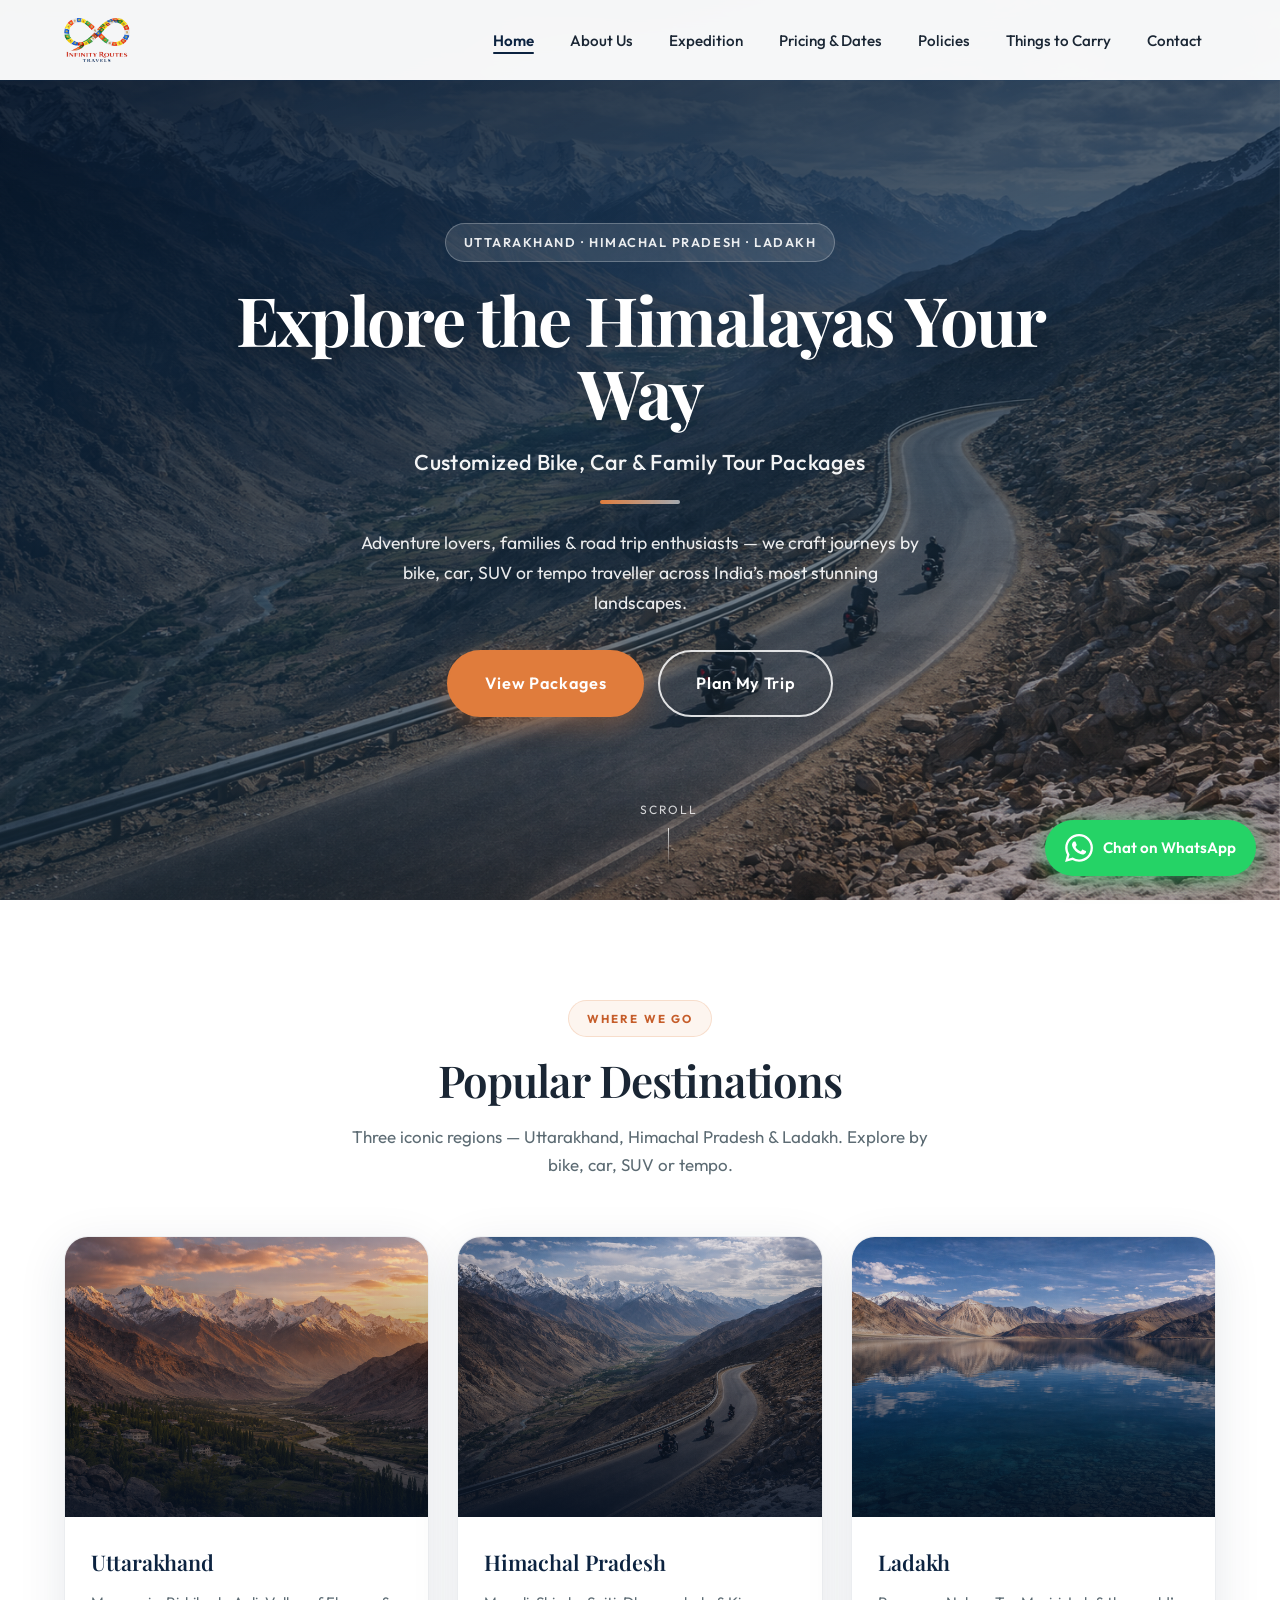
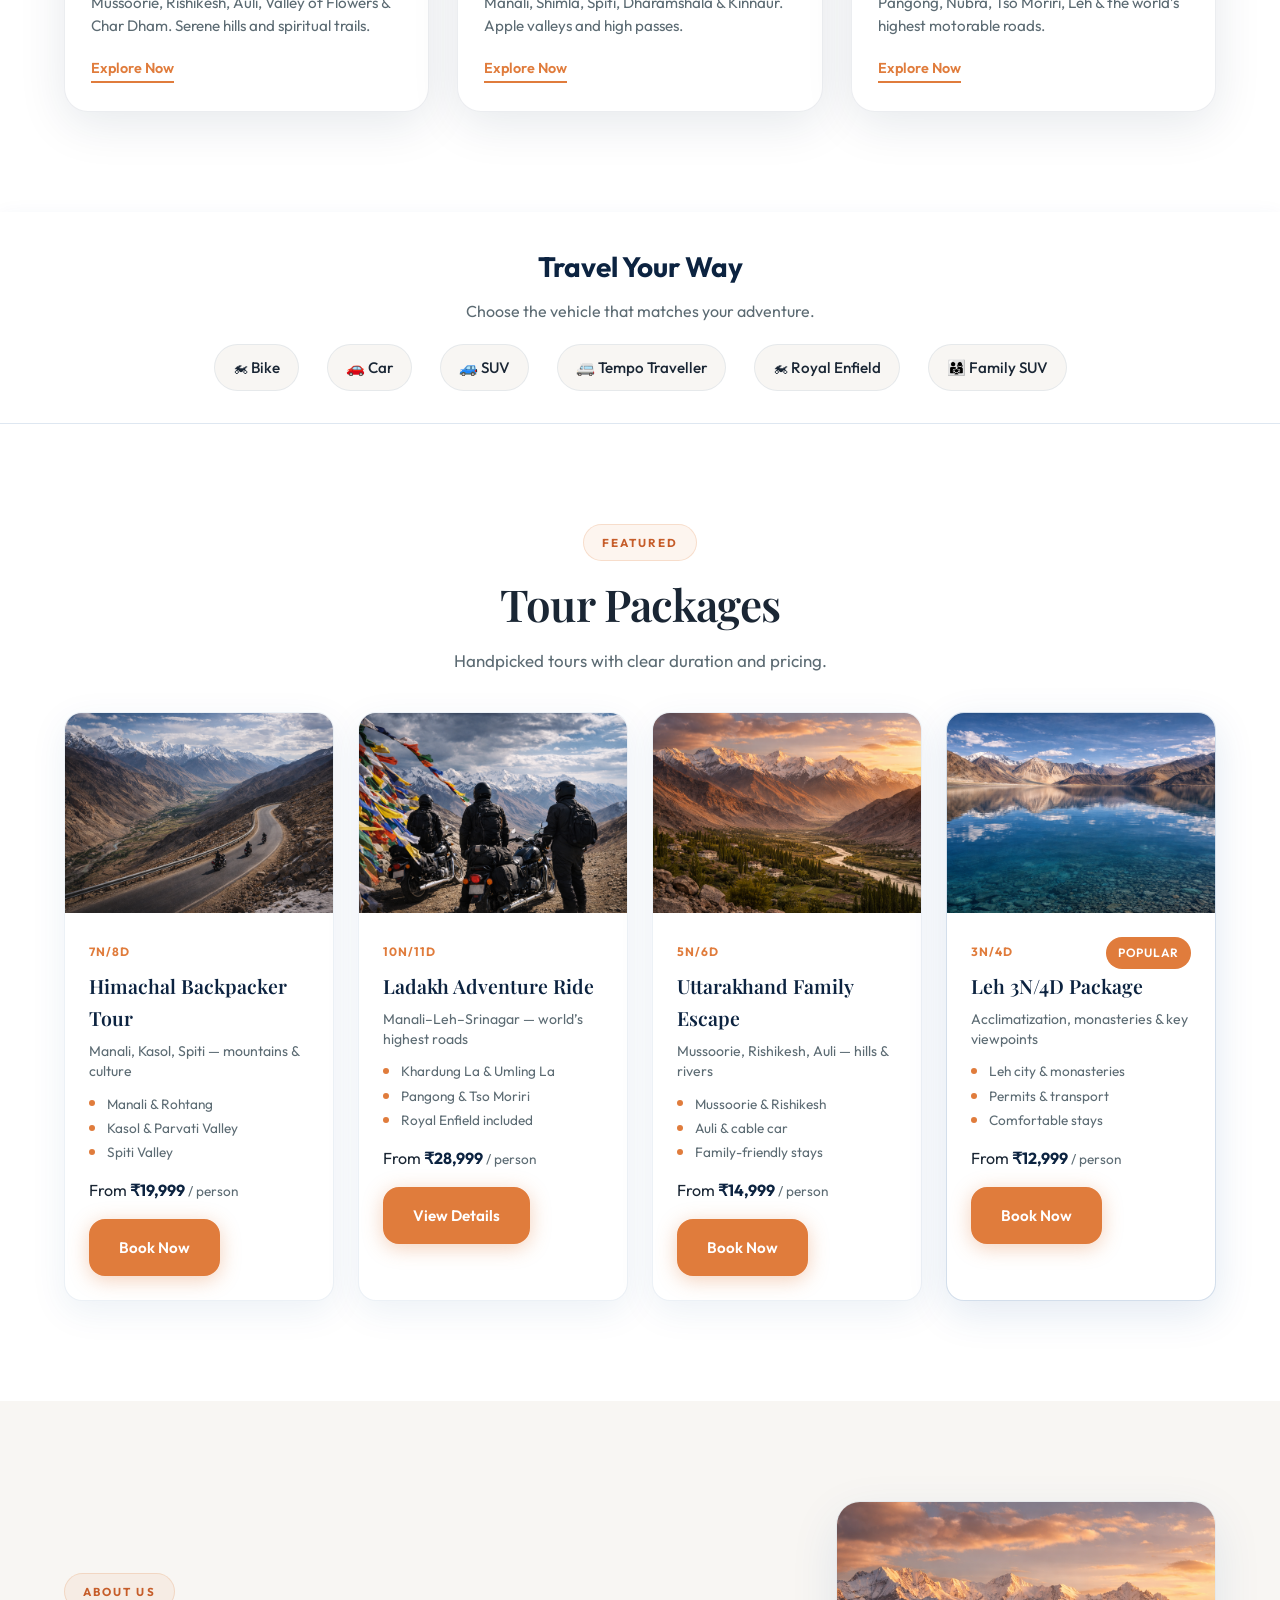
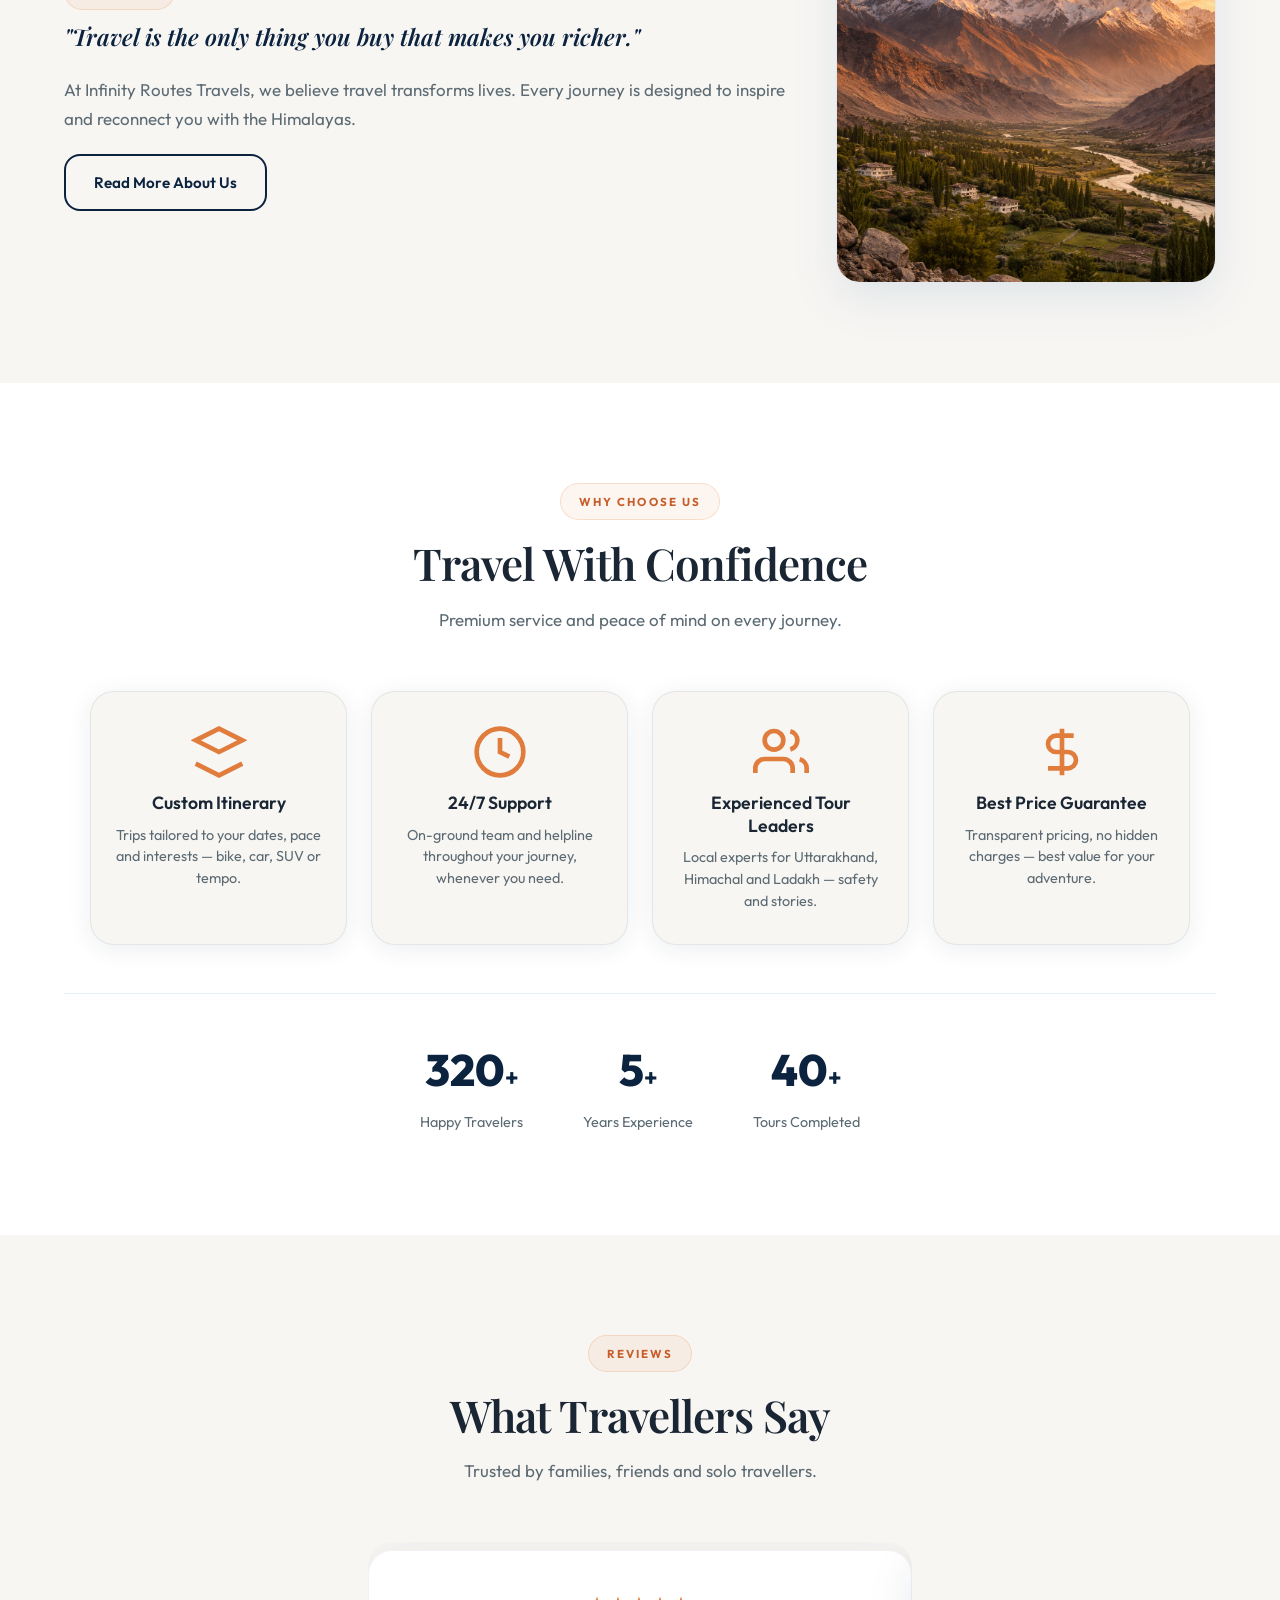
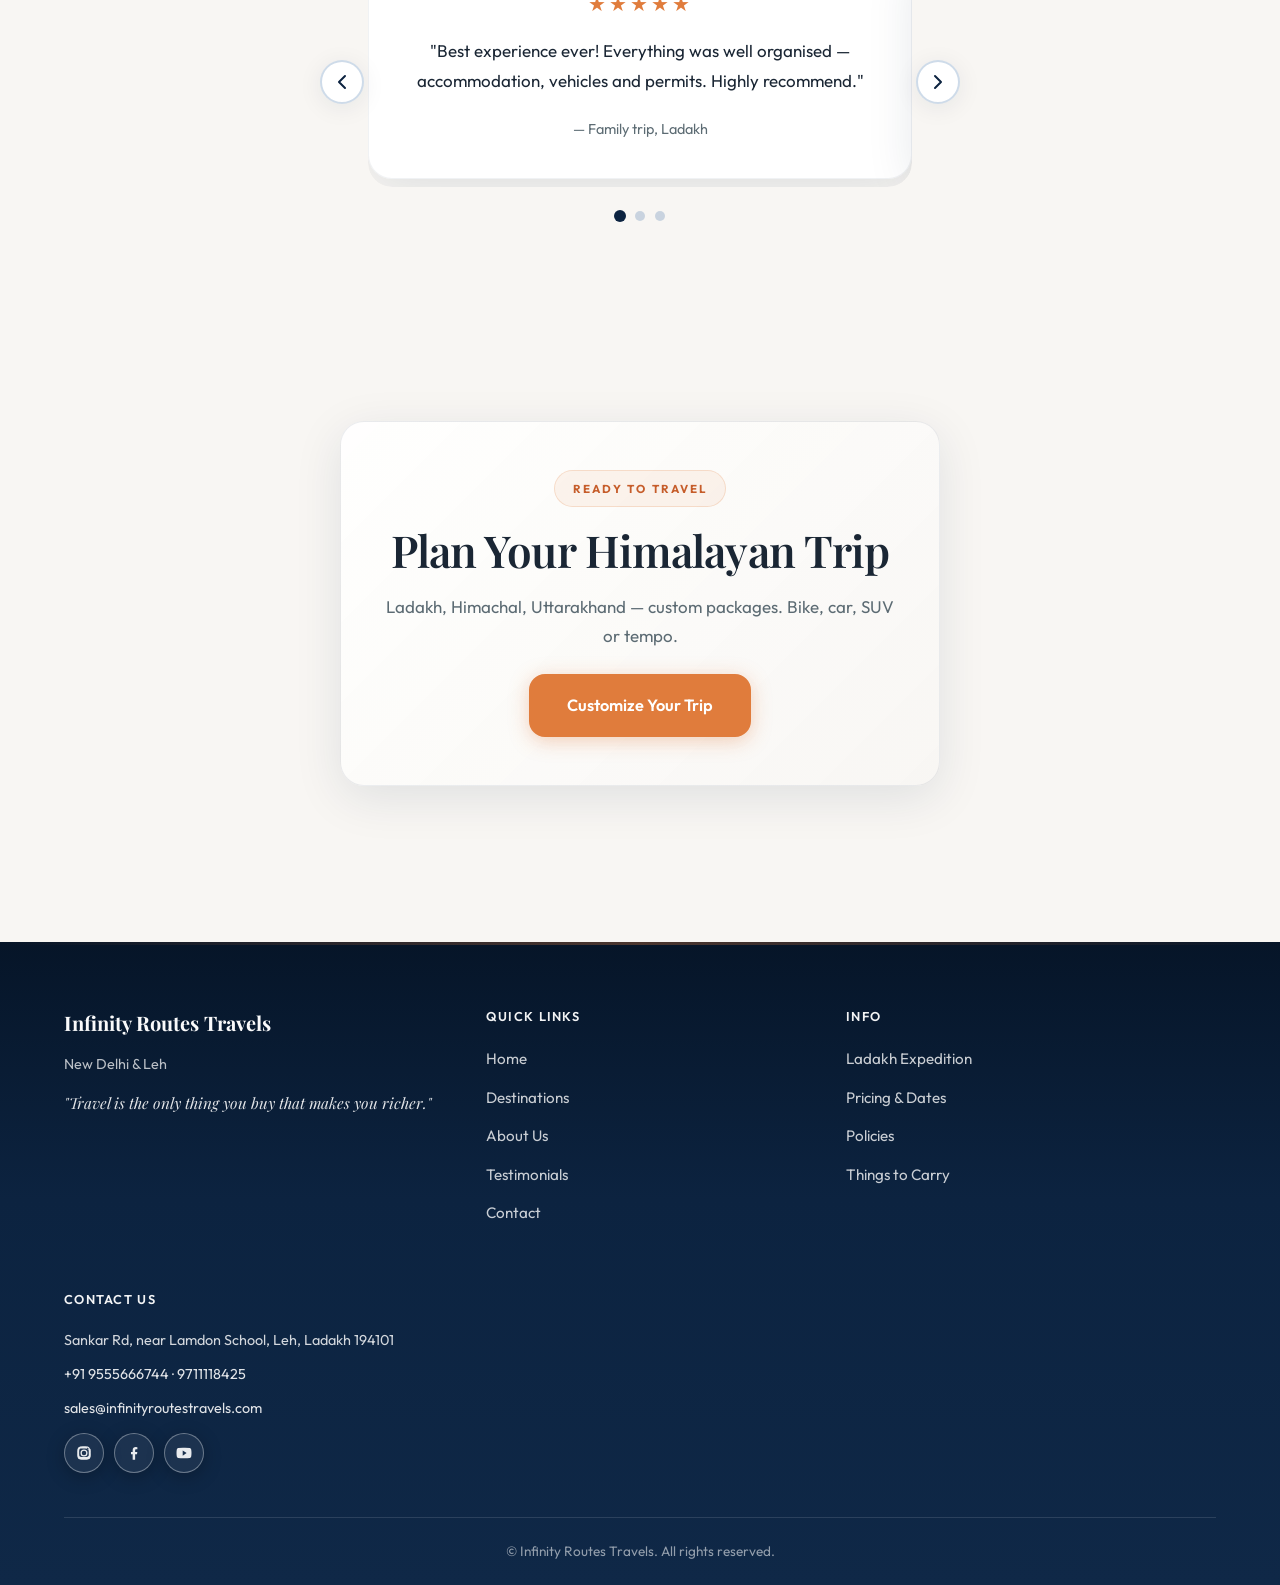
==== index.html @ 4472d58d "commit" ====
<!DOCTYPE html>
<html lang="en">
<head>
  <meta charset="UTF-8" />
  <meta name="viewport" content="width=device-width, initial-scale=1.0" />
  <link rel="icon" href="assets/images Ladakh 2026/logo.png" type="image/png" sizes="32x32" />
  <link rel="icon" href="assets/images Ladakh 2026/logo.png" type="image/png" sizes="16x16" />
  <link rel="apple-touch-icon" href="assets/images Ladakh 2026/favicon.png" />
  <title>Tour & Travel Packages in Uttarakhand, Himachal & Ladakh | Infinity Routes</title>
  <meta name="description" content="Book bike trips, car tours, SUV packages and family tours in Uttarakhand, Himachal and Ladakh at affordable prices." />
  <meta name="keywords" content="Uttarakhand tour packages, Himachal trip, Ladakh bike trip, family tours India" />
  <meta name="author" content="Infinity Routes Travels" />
  <meta property="og:title" content="Infinity Routes – Tour & Travel Packages | Uttarakhand, Himachal, Ladakh" />
  <meta property="og:description" content="Bike trips, car tours & family packages in Uttarakhand, Himachal & Ladakh." />
  <meta property="og:image" content="assets/images Ladakh 2026/Strong Home Hero (Adventure Focused).png" />
  <meta property="og:type" content="website" />
  <link rel="preconnect" href="https://fonts.googleapis.com" />
  <link rel="preconnect" href="https://fonts.gstatic.com" crossorigin />
  <link href="https://fonts.googleapis.com/css2?family=Outfit:wght@300;400;500;600;700&family=Playfair+Display:wght@500;600;700&display=swap" rel="stylesheet" />
  <link rel="stylesheet" href="https://unpkg.com/aos@2.3.1/dist/aos.css" />
  <link rel="stylesheet" href="styles.css" />
</head>
<body>
  <header class="header">
    <nav class="nav container">
      <a href="index.html" class="logo">
        <img src="assets/images Ladakh 2026/logo.png" alt="Infinity Routes Travels" class="logo-img" onerror="this.style.display='none'; this.nextElementSibling.style.display='inline';" />
        <span class="logo-text-fallback" style="display:none;">Infinity Routes Travels</span>
      </a>
      <button class="nav-toggle" aria-label="Toggle menu"><span></span><span></span><span></span></button>
      <ul class="nav-menu">
        <li><a href="index.html" class="active">Home</a></li>
        <li><a href="about.html">About Us</a></li>
        <li><a href="expedition.html">Expedition</a></li>
        <li><a href="pricing-dates.html">Pricing &amp; Dates</a></li>
        <li><a href="policies.html">Policies</a></li>
        <li><a href="things-to-carry.html">Things to Carry</a></li>
        <li><a href="contact.html">Contact</a></li>
      </ul>
    </nav>
  </header>

  <!-- 1. Full-screen Hero (100vh) -->
  <section id="hero" class="hero hero-fullwidth hero-home hero-100vh">
    <div class="hero-bg hero-bg-scenic">
      <img src="assets/images Ladakh 2026/Strong Home Hero (Adventure Focused).png" alt="Explore Uttarakhand, Himachal and Ladakh – mountain road" onerror="this.onerror=null; this.src='assets/images Ladakh 2026/HOME HERO IMAGE (Most Important).png';" />
      <div class="hero-overlay hero-overlay-teal hero-overlay-strong"></div>
    </div>
    <div class="hero-fullwidth-inner container">
      <p class="hero-badge" data-aos="fade-down" data-aos-duration="700">Uttarakhand · Himachal Pradesh · Ladakh</p>
      <h1 class="hero-fullwidth-title" data-aos="fade-up" data-aos-duration="700" data-aos-delay="100">Explore the Himalayas Your Way</h1>
      <p class="hero-fullwidth-subhead" data-aos="fade-up" data-aos-duration="700" data-aos-delay="200">Customized Bike, Car & Family Tour Packages</p>
      <div class="hero-accent-line" aria-hidden="true" data-aos="fade-up" data-aos-duration="700" data-aos-delay="250"></div>
      <p class="hero-fullwidth-desc" data-aos="fade-up" data-aos-duration="700" data-aos-delay="300">Adventure lovers, families & road trip enthusiasts — we craft journeys by bike, car, SUV or tempo traveller across India’s most stunning landscapes.</p>
      <div class="hero-fullwidth-btns" data-aos="fade-up" data-aos-duration="700" data-aos-delay="400">
        <a href="#packages-preview" class="btn-hero-cta btn-hero-glow">View Packages</a>
        <a href="contact.html" class="btn-hero-cta btn-hero-cta-outline">Plan My Trip</a>
      </div>
    </div>
    <div class="hero-scroll" data-aos="fade-up" data-aos-duration="800" data-aos-delay="500" aria-hidden="true">
      <span>Scroll</span>
      <div class="scroll-line"></div>
    </div>
  </section>

  <!-- 2. Popular Destinations (3 large cinematic cards) -->
  <section id="destinations" class="section section-alt popular-destinations">
    <div class="container">
      <div class="section-header" data-aos="fade-up" data-aos-duration="600">
        <span class="section-tag">Where We Go</span>
        <h2 class="section-title">Popular Destinations</h2>
        <p class="section-desc">Three iconic regions — Uttarakhand, Himachal Pradesh & Ladakh. Explore by bike, car, SUV or tempo.</p>
      </div>
      <div class="popular-dest-grid popular-dest-grid-three">
        <a href="contact.html?destination=uttarakhand" class="popular-dest-card popular-dest-card-large" data-aos="fade-up" data-aos-duration="600" data-aos-delay="0">
          <div class="popular-dest-img">
            <img src="assets/images Ladakh 2026/ABOUT.png" alt="Uttarakhand – Mussoorie, Rishikesh, Auli, Valley of Flowers" />
            <div class="popular-dest-overlay"></div>
          </div>
          <div class="popular-dest-body">
            <h3>Uttarakhand</h3>
            <p>Mussoorie, Rishikesh, Auli, Valley of Flowers & Char Dham. Serene hills and spiritual trails.</p>
            <span class="popular-dest-btn">Explore Now</span>
          </div>
        </a>
        <a href="contact.html?destination=himachal" class="popular-dest-card popular-dest-card-large" data-aos="fade-up" data-aos-duration="600" data-aos-delay="80">
          <div class="popular-dest-img">
            <img src="assets/images Ladakh 2026/Strong Home Hero (Adventure Focused).png" alt="Himachal Pradesh – Manali, Shimla, Spiti" />
            <div class="popular-dest-overlay"></div>
          </div>
          <div class="popular-dest-body">
            <h3>Himachal Pradesh</h3>
            <p>Manali, Shimla, Spiti, Dharamshala & Kinnaur. Apple valleys and high passes.</p>
            <span class="popular-dest-btn">Explore Now</span>
          </div>
        </a>
        <a href="contact.html?destination=ladakh" class="popular-dest-card popular-dest-card-large" data-aos="fade-up" data-aos-duration="600" data-aos-delay="160">
          <div class="popular-dest-img">
            <img src="assets/images Ladakh 2026/Pangong Lake.png" alt="Ladakh – Pangong, Nubra, Leh, Khardung La" />
            <div class="popular-dest-overlay"></div>
          </div>
          <div class="popular-dest-body">
            <h3>Ladakh</h3>
            <p>Pangong, Nubra, Tso Moriri, Leh & the world’s highest motorable roads.</p>
            <span class="popular-dest-btn">Explore Now</span>
          </div>
        </a>
      </div>
    </div>
  </section>

  <!-- 3. Travel Your Way (vehicle flexibility) -->
  <section id="travel-your-way" class="section vehicle-bar vehicle-bar-alt">
    <div class="container" data-aos="fade-up" data-aos-duration="600">
      <h2 class="vehicle-bar-heading">Travel Your Way</h2>
      <p class="vehicle-bar-line">Choose the vehicle that matches your adventure.</p>
      <div class="vehicle-icons">
        <span class="vehicle-item">🏍 Bike</span>
        <span class="vehicle-item">🚗 Car</span>
        <span class="vehicle-item">🚙 SUV</span>
        <span class="vehicle-item">🚐 Tempo Traveller</span>
        <span class="vehicle-item">🏍 Royal Enfield</span>
        <span class="vehicle-item">👨‍👩‍👧 Family SUV</span>
      </div>
    </div>
  </section>

  <!-- 4. Featured Packages with pricing -->
  <section id="packages-preview" class="section section-alt featured-packages">
    <div class="container">
      <div class="section-header" data-aos="fade-up" data-aos-duration="600">
        <span class="section-tag">Featured</span>
        <h2 class="section-title">Tour Packages</h2>
        <p class="section-desc">Handpicked tours with clear duration and pricing.</p>
      </div>
      <div class="packages-preview-grid">
        <article class="package-preview-card" data-aos="fade-up" data-aos-duration="600" data-aos-delay="0">
          <div class="package-preview-img"><img src="assets/images Ladakh 2026/Strong Home Hero (Adventure Focused).png" alt="Himachal Backpacker Tour" /></div>
          <div class="package-preview-body">
            <span class="package-preview-duration">7N/8D</span>
            <h3>Himachal Backpacker Tour</h3>
            <p class="package-preview-meta">Manali, Kasol, Spiti — mountains & culture</p>
            <ul class="package-preview-highlights">
              <li>Manali & Rohtang</li>
              <li>Kasol & Parvati Valley</li>
              <li>Spiti Valley</li>
            </ul>
            <p class="package-preview-price">From <strong>₹19,999</strong> <span class="per-person">/ person</span></p>
            <a href="contact.html" class="btn btn-primary btn-sm">Book Now</a>
          </div>
        </article>
        <article class="package-preview-card" data-aos="fade-up" data-aos-duration="600" data-aos-delay="80">
          <div class="package-preview-img"><img src="assets/images Ladakh 2026/Expedition Intro (Close Emotional Shot).png" alt="Ladakh Adventure Ride" /></div>
          <div class="package-preview-body">
            <span class="package-preview-duration">10N/11D</span>
            <h3>Ladakh Adventure Ride</h3>
            <p class="package-preview-meta">Manali–Leh–Srinagar — world’s highest roads</p>
            <ul class="package-preview-highlights">
              <li>Khardung La & Umling La</li>
              <li>Pangong & Tso Moriri</li>
              <li>Royal Enfield included</li>
            </ul>
            <p class="package-preview-price">From <strong>₹28,999</strong> <span class="per-person">/ person</span></p>
            <a href="expedition.html" class="btn btn-primary btn-sm">View Details</a>
          </div>
        </article>
        <article class="package-preview-card" data-aos="fade-up" data-aos-duration="600" data-aos-delay="160">
          <div class="package-preview-img"><img src="assets/images Ladakh 2026/ABOUT.png" alt="Uttarakhand Family Escape" /></div>
          <div class="package-preview-body">
            <span class="package-preview-duration">5N/6D</span>
            <h3>Uttarakhand Family Escape</h3>
            <p class="package-preview-meta">Mussoorie, Rishikesh, Auli — hills & rivers</p>
            <ul class="package-preview-highlights">
              <li>Mussoorie & Rishikesh</li>
              <li>Auli & cable car</li>
              <li>Family-friendly stays</li>
            </ul>
            <p class="package-preview-price">From <strong>₹14,999</strong> <span class="per-person">/ person</span></p>
            <a href="contact.html" class="btn btn-primary btn-sm">Book Now</a>
          </div>
        </article>
        <article class="package-preview-card package-preview-card-featured" data-aos="fade-up" data-aos-duration="600" data-aos-delay="240">
          <div class="package-preview-img"><img src="assets/images Ladakh 2026/Pangong Lake.png" alt="Leh Ladakh 3N/4D" /></div>
          <div class="package-preview-body">
            <span class="package-preview-badge">Popular</span>
            <span class="package-preview-duration">3N/4D</span>
            <h3>Leh 3N/4D Package</h3>
            <p class="package-preview-meta">Acclimatization, monasteries & key viewpoints</p>
            <ul class="package-preview-highlights">
              <li>Leh city & monasteries</li>
              <li>Permits & transport</li>
              <li>Comfortable stays</li>
            </ul>
            <p class="package-preview-price">From <strong>₹12,999</strong> <span class="per-person">/ person</span></p>
            <a href="contact.html" class="btn btn-primary btn-sm">Book Now</a>
          </div>
        </article>
      </div>
    </div>
  </section>

  <!-- About teaser -->
  <section id="about" class="about section reveal about-with-bg">
    <div class="about-bg-img"></div>
    <div class="container about-section-inner">
      <div class="about-teaser-grid" data-aos="fade-up" data-aos-duration="600">
        <div class="about-teaser-content">
          <span class="section-tag">About Us</span>
          <p class="about-quote">"Travel is the only thing you buy that makes you richer."</p>
          <p class="section-desc">At Infinity Routes Travels, we believe travel transforms lives. Every journey is designed to inspire and reconnect you with the Himalayas.</p>
          <a href="about.html" class="btn btn-outline">Read More About Us</a>
        </div>
        <div class="about-teaser-img">
          <img src="assets/images Ladakh 2026/ABOUT.png" alt="Himalayan landscape – Infinity Routes Travels" />
        </div>
      </div>
    </div>
  </section>

  <!-- 5. Why Choose Us + Trust stats -->
  <section id="why-us" class="why-us section section-alt">
    <div class="container">
      <div class="section-header" data-aos="fade-up" data-aos-duration="600">
        <span class="section-tag">Why Choose Us</span>
        <h2 class="section-title">Travel With Confidence</h2>
        <p class="section-desc">Premium service and peace of mind on every journey.</p>
      </div>
      <div class="why-cards-grid">
        <div class="why-card why-card-premium" data-aos="fade-up" data-aos-duration="600" data-aos-delay="0">
          <span class="why-icon" aria-hidden="true"><svg width="28" height="28" viewBox="0 0 24 24" fill="none" stroke="currentColor" stroke-width="2"><path d="M12 2L2 7l10 5 10-5-10-5z"/><path d="M2 17l10 5 10-5"/></svg></span>
          <h3>Custom Itinerary</h3>
          <p>Trips tailored to your dates, pace and interests — bike, car, SUV or tempo.</p>
        </div>
        <div class="why-card why-card-premium" data-aos="fade-up" data-aos-duration="600" data-aos-delay="80">
          <span class="why-icon" aria-hidden="true"><svg width="28" height="28" viewBox="0 0 24 24" fill="none" stroke="currentColor" stroke-width="2"><circle cx="12" cy="12" r="10"/><path d="M12 6v6l4 2"/></svg></span>
          <h3>24/7 Support</h3>
          <p>On-ground team and helpline throughout your journey, whenever you need.</p>
        </div>
        <div class="why-card why-card-premium" data-aos="fade-up" data-aos-duration="600" data-aos-delay="160">
          <span class="why-icon" aria-hidden="true"><svg width="28" height="28" viewBox="0 0 24 24" fill="none" stroke="currentColor" stroke-width="2"><path d="M17 21v-2a4 4 0 0 0-4-4H5a4 4 0 0 0-4 4v2"/><circle cx="9" cy="7" r="4"/><path d="M23 21v-2a4 4 0 0 0-3-3.87"/><path d="M16 3.13a4 4 0 0 1 0 7.75"/></svg></span>
          <h3>Experienced Tour Leaders</h3>
          <p>Local experts for Uttarakhand, Himachal and Ladakh — safety and stories.</p>
        </div>
        <div class="why-card why-card-premium" data-aos="fade-up" data-aos-duration="600" data-aos-delay="240">
          <span class="why-icon" aria-hidden="true"><svg width="28" height="28" viewBox="0 0 24 24" fill="none" stroke="currentColor" stroke-width="2"><path d="M12 2v20M17 5H9.5a3.5 3.5 0 0 0 0 7h5a3.5 3.5 0 0 1 0 7H6"/></svg></span>
          <h3>Best Price Guarantee</h3>
          <p>Transparent pricing, no hidden charges — best value for your adventure.</p>
        </div>
      </div>
      <div class="why-stats" data-aos="fade-up" data-aos-duration="700">
        <div class="why-stat-item">
          <span class="why-stat-num" data-count="500">0</span><span class="why-stat-plus">+</span>
          <span class="why-stat-label">Happy Travelers</span>
        </div>
        <div class="why-stat-item">
          <span class="why-stat-num" data-count="5">0</span><span class="why-stat-plus">+</span>
          <span class="why-stat-label">Years Experience</span>
        </div>
        <div class="why-stat-item">
          <span class="why-stat-num" data-count="100">0</span><span class="why-stat-plus">+</span>
          <span class="why-stat-label">Tours Completed</span>
        </div>
      </div>
    </div>
  </section>

  <!-- 6. Testimonials -->
  <section id="testimonials" class="section">
    <div class="container">
      <div class="section-header" data-aos="fade-up" data-aos-duration="600">
        <span class="section-tag">Reviews</span>
        <h2 class="section-title">What Travellers Say</h2>
        <p class="section-desc">Trusted by families, friends and solo travellers.</p>
      </div>
      <div class="testimonials-slider-wrap" data-aos="fade-up" data-aos-duration="600">
        <div class="testimonials-slider">
          <div class="testimonials-track">
            <div class="testimonial-slide">
              <blockquote class="testimonial-card">
                <div class="testimonial-stars" aria-hidden="true">★★★★★</div>
                <p class="testimonial-text">"Best experience ever! Everything was well organised — accommodation, vehicles and permits. Highly recommend."</p>
                <cite class="testimonial-author">— Family trip, Ladakh</cite>
              </blockquote>
            </div>
            <div class="testimonial-slide">
              <blockquote class="testimonial-card">
                <div class="testimonial-stars" aria-hidden="true">★★★★★</div>
                <p class="testimonial-text">"Did the bike expedition with friends. Safe, professional and the routes were incredible. Will book again for Himachal."</p>
                <cite class="testimonial-author">— Bike tour, 2025</cite>
              </blockquote>
            </div>
            <div class="testimonial-slide">
              <blockquote class="testimonial-card">
                <div class="testimonial-stars" aria-hidden="true">★★★★★</div>
                <p class="testimonial-text">"Customised our Uttarakhand trip with a tempo. Driver and guide were excellent. Infinity Routes made it stress-free."</p>
                <cite class="testimonial-author">— Group tour, Uttarakhand</cite>
              </blockquote>
            </div>
          </div>
        </div>
        <button type="button" class="testimonial-btn testimonial-prev" aria-label="Previous review">
          <svg width="24" height="24" viewBox="0 0 24 24" fill="none" stroke="currentColor" stroke-width="2" stroke-linecap="round" stroke-linejoin="round"><path d="M15 18l-6-6 6-6"/></svg>
        </button>
        <button type="button" class="testimonial-btn testimonial-next" aria-label="Next review">
          <svg width="24" height="24" viewBox="0 0 24 24" fill="none" stroke="currentColor" stroke-width="2" stroke-linecap="round" stroke-linejoin="round"><path d="M9 18l6-6-6-6"/></svg>
        </button>
        <div class="testimonial-dots" role="tablist" aria-label="Review slides">
          <button type="button" class="testimonial-dot active" aria-label="Review 1" data-index="0"></button>
          <button type="button" class="testimonial-dot" aria-label="Review 2" data-index="1"></button>
          <button type="button" class="testimonial-dot" aria-label="Review 3" data-index="2"></button>
        </div>
      </div>
    </div>
  </section>

  <!-- CTA -->
  <section id="cta" class="contact-cta section">
    <div class="container">
      <div class="section-header" data-aos="fade-up" data-aos-duration="600">
        <span class="section-tag">Ready to Travel</span>
        <h2 class="section-title">Plan Your Himalayan Trip</h2>
        <p class="section-desc">Ladakh, Himachal, Uttarakhand — custom packages. Bike, car, SUV or tempo.</p>
        <div class="section-cta-btns">
          <a href="contact.html" class="btn btn-primary">Customize Your Trip</a>
        </div>
      </div>
    </div>
  </section>

  <!-- Footer -->
  <footer class="footer">
    <div class="container">
      <div class="footer-grid">
        <div class="footer-brand">
          <a href="index.html" class="footer-brand-name">Infinity Routes Travels</a>
          <p class="footer-location">New Delhi & Leh</p>
          <p class="footer-quote">"Travel is the only thing you buy that makes you richer."</p>
        </div>
        <div class="footer-links">
          <h4>Quick Links</h4>
          <ul>
            <li><a href="index.html">Home</a></li>
            <li><a href="attractions.html">Destinations</a></li>
            <li><a href="about.html">About Us</a></li>
            <li><a href="index.html#testimonials">Testimonials</a></li>
            <li><a href="contact.html">Contact</a></li>
          </ul>
        </div>
        <div class="footer-links">
          <h4>Info</h4>
          <ul>
            <li><a href="expedition.html">Ladakh Expedition</a></li>
            <li><a href="pricing-dates.html">Pricing & Dates</a></li>
            <li><a href="policies.html">Policies</a></li>
            <li><a href="things-to-carry.html">Things to Carry</a></li>
          </ul>
        </div>
        <div class="footer-contact">
          <h4>Contact Us</h4>
          <p>Sankar Rd, near Lamdon School, Leh, Ladakh 194101</p>
          <p><a href="tel:+919555666744">+91 9555666744</a> · <a href="tel:+919711118425">9711118425</a></p>
          <p><a href="mailto:sales@infinityroutestravels.com">sales@infinityroutestravels.com</a></p>
          <div class="footer-social">
            <a href="https://instagram.com/infinityroutestravels" target="_blank" rel="noopener" aria-label="Instagram">
              <span class="sr-only">Instagram</span>
              <svg viewBox="0 0 24 24" aria-hidden="true">
                <path d="M12 7.3A4.7 4.7 0 1 0 16.7 12 4.71 4.71 0 0 0 12 7.3Zm0 7.7A3 3 0 1 1 15 12a3 3 0 0 1-3 3Zm4.85-7.9a1.1 1.1 0 1 1 1.1-1.1 1.1 1.1 0 0 1-1.1 1.1Zm2.9-1.12A4.58 4.58 0 0 0 17.06 3.2 20.86 20.86 0 0 0 12 3h-.07a20.86 20.86 0 0 0-5.06.2A4.58 4.58 0 0 0 3.25 6.98 20.86 20.86 0 0 0 3 12a20.86 20.86 0 0 0 .2 5.06 4.58 4.58 0 0 0 3.72 3.72A20.86 20.86 0 0 0 11.93 21h.14a20.86 20.86 0 0 0 5.06-.2 4.58 4.58 0 0 0 3.72-3.72A20.86 20.86 0 0 0 21 12a20.86 20.86 0 0 0-.2-5.02Zm-1.8 9.54a2.78 2.78 0 0 1-1.57 1.57 18.9 18.9 0 0 1-4.46.18h-.12a18.9 18.9 0 0 1-4.46-.18 2.78 2.78 0 0 1-1.57-1.57 18.9 18.9 0 0 1-.18-4.46V12a18.9 18.9 0 0 1 .18-4.46 2.78 2.78 0 0 1 1.57-1.57A18.9 18.9 0 0 1 11.93 6h.14a18.9 18.9 0 0 1 4.46.18 2.78 2.78 0 0 1 1.57 1.57A18.9 18.9 0 0 1 18.3 12a18.9 18.9 0 0 1-.18 4.46Z"/>
              </svg>
            </a>
            <a href="https://facebook.com/infinityroutestravels" target="_blank" rel="noopener" aria-label="Facebook">
              <span class="sr-only">Facebook</span>
              <svg viewBox="0 0 24 24" aria-hidden="true">
                <path d="M13.5 21v-7.25H16l.4-3h-2.9V8.4c0-.86.29-1.5 1.57-1.5H16.5V4.2A21.4 21.4 0 0 0 14.3 4c-2.42 0-4.08 1.48-4.08 4.2v2.55H8v3h2.22V21Z"/>
              </svg>
            </a>
            <a href="https://youtube.com/@infinityroutestravels" target="_blank" rel="noopener" aria-label="YouTube">
              <span class="sr-only">YouTube</span>
              <svg viewBox="0 0 24 24" aria-hidden="true">
                <path d="M21.6 7.2a2.58 2.58 0 0 0-1.82-1.82A53.34 53.34 0 0 0 12 5a53.34 53.34 0 0 0-7.78.38A2.58 2.58 0 0 0 2.4 7.2 27.2 27.2 0 0 0 2 12a27.2 27.2 0 0 0 .4 4.8 2.58 2.58 0 0 0 1.82 1.82A53.34 53.34 0 0 0 12 19a53.34 53.34 0 0 0 7.78-.38 2.58 2.58 0 0 0 1.82-1.82A27.2 27.2 0 0 0 22 12a27.2 27.2 0 0 0-.4-4.8ZM10.25 15.5v-7L15.5 12Z"/>
              </svg>
            </a>
          </div>
        </div>
      </div>
      <div class="footer-bottom">
        <p class="footer-copy">&copy; Infinity Routes Travels. All rights reserved.</p>
      </div>
    </div>
  </footer>

  <a href="https://wa.me/919555666744?text=Hi%2C%20I%20would%20like%20to%20enquire%20about%20tour%20packages%20(Uttarakhand%2C%20Himachal%20or%20Ladakh)." target="_blank" rel="noopener" class="whatsapp-float" aria-label="Chat on WhatsApp">
    <svg class="whatsapp-float-icon" viewBox="0 0 24 24" fill="currentColor" aria-hidden="true"><path d="M17.472 14.382c-.297-.149-1.758-.867-2.03-.967-.273-.099-.471-.148-.67.15-.197.297-.767.966-.94 1.164-.173.199-.347.223-.644.075-.297-.15-1.255-.463-2.39-1.475-.883-.788-1.48-1.761-1.653-2.059-.173-.297-.018-.458.13-.606.134-.133.298-.347.446-.52.149-.174.198-.298.298-.497.099-.198.05-.371-.025-.52-.075-.149-.669-1.612-.916-2.207-.242-.579-.487-.5-.669-.51-.173-.008-.371-.01-.57-.01-.198 0-.52.074-.792.372-.272.297-1.04 1.016-1.04 2.479 0 1.462 1.065 2.875 1.213 3.074.149.198 2.096 3.2 5.077 4.487.709.306 1.262.489 1.694.625.712.227 1.36.195 1.871.118.571-.085 1.758-.719 2.006-1.413.248-.694.248-1.289.173-1.413-.074-.124-.272-.198-.57-.347m-5.421 7.403h-.004a9.87 9.87 0 01-5.031-1.378l-.361-.214-3.741.982.998-3.648-.235-.374a9.86 9.86 0 01-1.51-5.26c.001-5.45 4.436-9.884 9.888-9.884 2.64 0 5.122 1.03 6.988 2.898a9.825 9.825 0 012.893 6.994c-.003 5.45-4.437 9.884-9.885 9.884m8.413-18.297A11.815 11.815 0 0012.05 0C5.495 0 .16 5.335.157 11.892c0 2.096.547 4.142 1.588 5.945L.057 24l6.305-1.654a11.882 11.882 0 005.683 1.448h.005c6.554 0 11.89-5.335 11.893-11.893a11.821 11.821 0 00-3.48-8.413z"/></svg>
    <span class="whatsapp-float-text">Chat on WhatsApp</span>
  </a>

  <script src="https://unpkg.com/aos@2.3.1/dist/aos.js"></script>
  <script>
    AOS.init({ once: true, duration: 600, offset: 60 });
  </script>
  <script src="assets/script.js"></script>
  <script>
    (function() {
      var statSection = document.querySelector('.why-stats');
      var statNums = document.querySelectorAll('.why-stat-num');
      var statsDone = false;
      function runCounters() {
        if (!statSection || statsDone) return;
        var rect = statSection.getBoundingClientRect();
        if (rect.top < window.innerHeight * 0.85) {
          statsDone = true;
          statNums.forEach(function(el) {
            var target = parseInt(el.getAttribute('data-count'), 10) || 0;
            var step = Math.max(1, Math.floor(target / 60));
            var current = 0;
            var t = setInterval(function() {
              current += step;
              if (current >= target) { current = target; clearInterval(t); }
              el.textContent = current;
            }, 25);
          });
        }
      }
      window.addEventListener('scroll', runCounters, { passive: true });
      runCounters();
    })();
  </script>
</body>
</html>
---- styles.css ----
/* ============================================
   Infinity Routes Travels – Premium Himalayan Travel
   Luxury adventure: deep mountain blue, sunset orange, off-white
   Glassmorphism, cinematic overlays, high-contrast typography
   ============================================ */

:root {
  /* Primary: deep mountain blue */
  --color-sky: #0c2340;
  --color-sky-light: #1a4a7a;
  --color-sky-dark: #061528;
  /* Accent: warm sunset orange */
  --color-sunset: #e07c3c;
  --color-sunset-light: #f4a261;
  --color-sunset-dark: #c65d2a;
  /* Legacy aliases */
  --color-snow: #f8f6f3;
  --color-stone: #5c6b73;
  --color-earth: #8b7355;
  --color-gold: #d4a84b;
  --color-white: #ffffff;
  --color-text: #1a2634;
  --color-text-muted: #5c6b73;
  /* Off-white background */
  --bg-off-white: #f8f6f3;
  /* Glassmorphism */
  --glass-bg: rgba(255, 255, 255, 0.12);
  --glass-border: rgba(255, 255, 255, 0.2);
  --glass-blur: 16px;
  /* Shadows – soft & premium */
  --shadow-soft: 0 4px 24px rgba(12, 35, 64, 0.08);
  --shadow-card: 0 12px 48px rgba(12, 35, 64, 0.1);
  --shadow-hover: 0 24px 56px rgba(12, 35, 64, 0.14);
  --shadow-glow: 0 0 40px rgba(224, 124, 60, 0.2);
  /* Spacing – premium rhythm */
  --space-section: 100px;
  --space-block: 56px;
  --radius: 16px;
  --radius-lg: 24px;
  --radius-xl: 32px;
  --transition: 0.4s cubic-bezier(0.4, 0, 0.2, 1);
  --transition-bounce: 0.45s cubic-bezier(0.34, 1.56, 0.64, 1);
  --font-sans: 'Outfit', -apple-system, sans-serif;
  --font-display: 'Playfair Display', Georgia, serif;
}

*,
*::before,
*::after {
  box-sizing: border-box;
  margin: 0;
  padding: 0;
}

html {
  scroll-behavior: smooth;
}

body {
  font-family: var(--font-sans);
  font-size: 16px;
  line-height: 1.65;
  color: var(--color-text);
  background: var(--bg-off-white);
  overflow-x: hidden;
  -webkit-font-smoothing: antialiased;
}

img {
  max-width: 100%;
  height: auto;
  display: block;
}

a {
  color: var(--color-sky);
  text-decoration: none;
  transition: color var(--transition);
}
a:hover {
  color: var(--color-sky-light);
}
/* Buttons are <a> tags – override generic a:hover so button text stays visible */
a.btn-primary,
a.btn-primary:hover,
a.btn-primary:focus,
a.btn-primary:active {
  color: #ffffff !important;
}
a.btn-outline,
a.btn-outline:hover,
a.btn-outline:focus,
a.btn-outline:active {
  color: var(--color-sky) !important;
}

.sr-only {
  position: absolute;
  width: 1px;
  height: 1px;
  padding: 0;
  margin: -1px;
  overflow: hidden;
  clip: rect(0, 0, 0, 0);
  white-space: nowrap;
  border: 0;
}
a.btn-outline:hover,
a.btn-outline:focus {
  color: #ffffff !important;
}

.container {
  width: 100%;
  max-width: 1200px;
  margin: 0 auto;
  padding: 0 24px;
}

/* ========== Header & Nav ========== */
.header {
  position: fixed;
  top: 0;
  left: 0;
  right: 0;
  z-index: 1000;
  padding: 18px 0;
  background: rgba(255, 255, 255, 0.96);
  backdrop-filter: blur(16px);
  -webkit-backdrop-filter: blur(16px);
  box-shadow: 0 1px 0 rgba(14, 76, 146, 0.06);
  transition: padding var(--transition), box-shadow var(--transition), background var(--transition);
}

.header.scrolled {
  padding: 12px 0;
  box-shadow: 0 4px 24px rgba(14, 76, 146, 0.08);
}

.nav {
  display: flex;
  align-items: center;
  justify-content: space-between;
}

.logo {
  display: flex;
  align-items: center;
}
.logo-img {
  height: 44px;
  width: auto;
  max-width: 180px;
  object-fit: contain;
  object-position: left center;
  display: block;
  transition: transform var(--transition);
}
.logo:hover .logo-img {
  transform: scale(1.02);
}
/* Logo fallback when logo1.png is missing */
.logo-text-fallback {
  font-family: var(--font-display);
  font-weight: 700;
  font-size: 1.2rem;
  color: var(--color-sky);
  white-space: nowrap;
}
.footer-logo-fallback {
  color: rgba(255, 255, 255, 0.95);
  font-size: 1.1rem;
}
.hero-logo-text-fallback {
  font-family: var(--font-display);
  font-weight: 700;
  font-size: 1.35rem;
  color: #ffffff;
  text-shadow: 0 2px 12px rgba(0,0,0,0.3);
}
.logo-text {
  font-family: var(--font-display);
  font-weight: 700;
  font-size: 1.35rem;
  color: var(--color-sky);
}
.logo-tag {
  font-size: 0.75rem;
  font-weight: 500;
  color: var(--color-stone);
  letter-spacing: 0.08em;
}

.nav-menu {
  display: flex;
  list-style: none;
  gap: 8px;
}
.nav-menu a {
  position: relative;
  z-index: 1;
  font-weight: 500;
  color: var(--color-text);
  font-size: 0.95rem;
  padding: 8px 14px;
  border-radius: 8px;
  transition: color var(--transition), background var(--transition);
}
.nav-menu a::after {
  content: '';
  position: absolute;
  bottom: 4px;
  left: 14px;
  right: 14px;
  height: 2px;
  background: var(--color-sky);
  border-radius: 2px;
  transform: scaleX(0);
  transition: transform var(--transition);
  z-index: -1;
  pointer-events: none;
}
.nav-menu a:hover,
.nav-menu a.active {
  color: var(--color-sky);
}
.nav-menu a:hover::after,
.nav-menu a.active::after {
  transform: scaleX(1);
}
.nav-menu a.active {
  font-weight: 600;
}
.nav-menu a:hover {
  background: rgba(14, 76, 146, 0.06);
}

.nav-toggle {
  display: none;
  flex-direction: column;
  gap: 6px;
  background: none;
  border: none;
  cursor: pointer;
  padding: 8px;
}
.nav-toggle span {
  width: 24px;
  height: 2px;
  background: var(--color-text);
  border-radius: 2px;
  transition: var(--transition);
}

.nav-dropdown { position: relative; }
.nav-dropdown-trigger { display: inline-flex; align-items: center; gap: 4px; }
.nav-arrow { font-size: 0.7em; opacity: 0.8; }
.nav-dropdown-menu {
  position: absolute;
  top: 100%;
  left: 0;
  min-width: 220px;
  margin-top: 4px;
  padding: 12px 0;
  background: var(--color-white);
  border-radius: var(--radius);
  box-shadow: 0 12px 40px rgba(14, 76, 146, 0.15);
  border: 1px solid rgba(14, 76, 146, 0.08);
  list-style: none;
  opacity: 0;
  visibility: hidden;
  transform: translateY(-8px);
  transition: opacity 0.25s ease, visibility 0.25s ease, transform 0.25s ease;
  z-index: 100;
}
.nav-dropdown:hover .nav-dropdown-menu {
  opacity: 1;
  visibility: visible;
  transform: translateY(0);
}
.nav-dropdown-menu a {
  display: block;
  padding: 10px 20px;
  font-size: 0.9rem;
  color: var(--color-text);
}
.nav-dropdown-menu a:hover {
  background: rgba(14, 76, 146, 0.06);
  color: var(--color-sky);
}
.nav-dropdown-menu a::after { display: none; }

/* ========== Buttons ========== */
.btn {
  display: inline-flex;
  align-items: center;
  justify-content: center;
  padding: 14px 28px;
  font-family: var(--font-sans);
  font-weight: 600;
  font-size: 0.95rem;
  border-radius: var(--radius);
  transition: all var(--transition);
  border: 2px solid transparent;
  cursor: pointer;
  min-height: 48px;
  overflow: visible;
  text-decoration: none;
  -webkit-backface-visibility: visible;
  backface-visibility: visible;
}
.btn:focus-visible {
  outline: 2px solid var(--color-sky);
  outline-offset: 2px;
}
.btn-primary {
  background: var(--color-sunset);
  color: var(--color-white) !important;
  border-color: var(--color-sunset);
  box-shadow: 0 4px 20px rgba(224, 124, 60, 0.35);
}
.btn-primary:hover {
  background: var(--color-sunset-light);
  border-color: var(--color-sunset-light);
  color: var(--color-white) !important;
  transform: translateY(-3px);
  box-shadow: 0 10px 28px rgba(224, 124, 60, 0.4);
}
.btn-primary:hover,
a.btn-primary:hover {
  color: #ffffff !important;
}
.btn-primary:active {
  transform: translateY(-1px);
  color: var(--color-white) !important;
}
.btn-secondary {
  background: transparent;
  color: var(--color-white) !important;
  border-color: rgba(255, 255, 255, 0.8);
}
.btn-secondary:hover {
  background: rgba(255, 255, 255, 0.15);
  border-color: var(--color-white);
  color: var(--color-white) !important;
}
.btn-outline {
  background: transparent;
  color: var(--color-sky) !important;
  border-color: var(--color-sky);
}
.btn-outline:hover,
a.btn-outline:hover {
  background: var(--color-sky);
  color: #ffffff !important;
  transform: translateY(-2px);
  box-shadow: 0 6px 20px rgba(14, 76, 146, 0.2);
}
.btn:active,
a.btn:active {
  transform: translateY(0);
}
.btn:active,
a.btn-primary:active {
  color: #ffffff !important;
}
a.btn-outline:active {
  color: #ffffff !important;
}

/* ========== Section common ========== */
.section {
  padding: var(--space-section) 0;
}
.section-alt {
  background: var(--color-white);
  box-shadow: 0 -1px 0 rgba(14, 76, 146, 0.06);
}
.section-header {
  text-align: center;
  max-width: 600px;
  margin: 0 auto 56px;
}
.section-tag {
  display: inline-block;
  font-size: 0.72rem;
  font-weight: 700;
  letter-spacing: 0.18em;
  text-transform: uppercase;
  color: var(--color-sunset-dark);
  margin-bottom: 16px;
  padding: 8px 18px;
  background: rgba(224, 124, 60, 0.08);
  border-radius: 100px;
  border: 1px solid rgba(224, 124, 60, 0.2);
}
.section-title {
  font-family: var(--font-display);
  font-size: clamp(1.9rem, 4.2vw, 2.75rem);
  font-weight: 600;
  color: var(--color-text);
  margin-bottom: 16px;
  line-height: 1.22;
  letter-spacing: -0.02em;
}
.section-desc {
  color: var(--color-text-muted);
  font-size: 1.06rem;
  line-height: 1.7;
}
.section-cta {
  text-align: center;
  margin-top: 24px;
  overflow: visible;
}
.section-cta .btn {
  margin: 0;
}
.section-cta-btns {
  display: flex;
  flex-wrap: wrap;
  gap: 14px;
  justify-content: center;
  margin-top: 24px;
}
.section-cta-btns .btn { margin: 0; }

/* ========== Testimonials Slider ========== */
.testimonials-slider-wrap {
  position: relative;
  max-width: 640px;
  margin: 0 auto;
  padding: 0 48px;
}
.testimonials-slider {
  overflow: hidden;
  border-radius: var(--radius-lg);
}
.testimonials-track {
  display: flex;
  transition: transform 0.5s cubic-bezier(0.4, 0, 0.2, 1);
}
.testimonial-slide {
  flex: 0 0 100%;
  min-width: 0;
  padding: 8px 0;
}
.testimonial-card {
  background: rgba(255, 255, 255, 0.95);
  padding: 36px 32px;
  border-radius: var(--radius-lg);
  box-shadow: var(--shadow-card);
  border: 1px solid rgba(12, 35, 64, 0.06);
  backdrop-filter: blur(12px);
  text-align: center;
  margin: 0;
  transition: box-shadow var(--transition), transform var(--transition);
}
.testimonial-card:hover {
  box-shadow: var(--shadow-hover);
}
.testimonial-stars {
  color: var(--color-sunset);
  font-size: 1.25rem;
  letter-spacing: 3px;
  margin-bottom: 16px;
}
.testimonial-text {
  font-size: 1.06rem;
  line-height: 1.75;
  color: var(--color-text);
  margin-bottom: 20px;
  font-style: normal;
}
.testimonial-author {
  font-size: 0.9rem;
  color: var(--color-text-muted);
  font-style: normal;
}
.testimonial-btn {
  position: absolute;
  top: 50%;
  transform: translateY(-50%);
  width: 44px;
  height: 44px;
  border-radius: 50%;
  border: 2px solid rgba(14, 76, 146, 0.2);
  background: var(--color-white);
  color: var(--color-sky);
  cursor: pointer;
  display: flex;
  align-items: center;
  justify-content: center;
  transition: background var(--transition), border-color var(--transition), color var(--transition);
  z-index: 2;
  box-shadow: var(--shadow-soft);
}
.testimonial-btn:hover {
  background: var(--color-sunset);
  color: var(--color-white);
  border-color: var(--color-sunset);
}
.testimonial-prev { left: 0; }
.testimonial-next { right: 0; }
.testimonial-dots {
  display: flex;
  justify-content: center;
  gap: 10px;
  margin-top: 24px;
}
.testimonial-dot {
  width: 10px;
  height: 10px;
  border-radius: 50%;
  border: none;
  background: rgba(14, 76, 146, 0.2);
  cursor: pointer;
  transition: background var(--transition), transform var(--transition);
}
.testimonial-dot:hover {
  background: rgba(14, 76, 146, 0.4);
}
.testimonial-dot.active {
  background: var(--color-sky);
  transform: scale(1.2);
}
@media (max-width: 640px) {
  .testimonials-slider-wrap { padding: 0 40px; }
  .testimonial-btn { width: 38px; height: 38px; }
  .testimonial-prev { left: 4px; }
  .testimonial-next { right: 4px; }
  .testimonial-card { padding: 24px 20px; }
}

/* ========== Page Hero (inner pages) ========== */
.page-hero {
  padding: 148px 0 88px;
  background: linear-gradient(135deg, var(--color-sky-dark) 0%, var(--color-sky) 50%, var(--color-sky-light) 100%);
  color: var(--color-white);
  text-align: center;
  position: relative;
}
.page-hero .page-title {
  font-family: var(--font-display);
  font-size: clamp(1.85rem, 4vw, 2.6rem);
  font-weight: 600;
  margin-bottom: 10px;
  letter-spacing: -0.02em;
  text-shadow: 0 2px 20px rgba(0, 0, 0, 0.15);
}
.page-hero .page-subtitle {
  font-size: 1.06rem;
  opacity: 0.92;
  max-width: 560px;
  margin: 0 auto;
}
.page-hero-with-bg {
  position: relative;
  overflow: hidden;
}
.page-hero-bg-img {
  position: absolute;
  inset: 0;
  background-size: cover;
  background-position: center;
  opacity: 0.55;
}
.page-hero-with-bg::after {
  content: '';
  position: absolute;
  inset: 0;
  background: linear-gradient(180deg, rgba(10, 37, 64, 0.5) 0%, rgba(14, 76, 146, 0.4) 100%);
  pointer-events: none;
}
.page-hero-with-bg .container {
  position: relative;
  z-index: 1;
}
.contact-visual {
  border-radius: 18px;
  overflow: hidden;
  margin-bottom: 40px;
  box-shadow: 0 10px 40px rgba(14, 76, 146, 0.1);
}
.contact-visual img {
  width: 100%;
  height: 280px;
  object-fit: cover;
  object-position: center 45%;
}
.gallery-grid-sm {
  grid-template-columns: repeat(3, 1fr);
  grid-auto-rows: 180px;
  max-width: 720px;
  margin: 0 auto;
}
.contact-cta .section-cta {
  margin-top: 0;
}
.contact-cta .section-header {
  padding: 48px 36px;
  border-radius: var(--radius-lg);
  background: linear-gradient(135deg, rgba(255, 255, 255, 0.9) 0%, rgba(248, 246, 243, 0.95) 100%);
  border: 1px solid rgba(12, 35, 64, 0.08);
  box-shadow: var(--shadow-card);
}
.contact-cta .btn-primary {
  padding: 16px 36px;
  font-size: 1.02rem;
}

/* ========== Vehicle bar ========== */
.vehicle-bar {
  padding: 32px 0;
  background: var(--color-white);
  border-bottom: 1px solid rgba(14, 76, 146, 0.08);
  box-shadow: 0 4px 20px rgba(14, 76, 146, 0.06);
}
.vehicle-bar-heading {
  text-align: center;
  font-size: clamp(1.4rem, 3vw, 1.75rem);
  font-weight: 700;
  color: var(--color-sky);
  margin: 0 0 8px;
}
.vehicle-bar-line {
  text-align: center;
  font-size: 1rem;
  color: var(--color-text-muted);
  margin: 0 0 20px;
}
.vehicle-bar-tagline {
  text-align: center;
  font-size: 0.9rem;
  color: var(--color-text-muted);
  margin: 0 0 16px;
}
.vehicle-icons {
  display: flex;
  flex-wrap: wrap;
  justify-content: center;
  gap: 16px 28px;
}
.vehicle-item {
  display: inline-flex;
  align-items: center;
  gap: 8px;
  font-size: 0.95rem;
  font-weight: 500;
  color: var(--color-text);
  padding: 10px 18px;
  background: var(--color-snow);
  border-radius: 100px;
  border: 1px solid rgba(14, 76, 146, 0.08);
  transition: transform 0.25s ease, background 0.25s ease, box-shadow 0.25s ease;
}
.vehicle-item:hover {
  transform: translateY(-2px);
  background: rgba(14, 76, 146, 0.06);
  box-shadow: 0 6px 20px rgba(14, 76, 146, 0.1);
}

/* ========== Popular Destinations (3 large cinematic cards) ========== */
.popular-dest-grid {
  display: grid;
  grid-template-columns: repeat(auto-fit, minmax(280px, 1fr));
  gap: 24px;
}
.popular-dest-grid-three {
  grid-template-columns: repeat(3, 1fr);
  gap: 28px;
  max-width: 1200px;
  margin: 0 auto;
}
@media (max-width: 900px) {
  .popular-dest-grid-three {
    grid-template-columns: 1fr;
    gap: 24px;
  }
}
.popular-dest-card {
  display: block;
  background: var(--color-white);
  border-radius: var(--radius-lg);
  overflow: hidden;
  border: 1px solid rgba(12, 35, 64, 0.08);
  box-shadow: var(--shadow-card);
  text-decoration: none;
  color: var(--color-text);
  transition: transform var(--transition-bounce), box-shadow var(--transition);
}
.popular-dest-card:hover {
  transform: translateY(-8px);
  box-shadow: var(--shadow-hover);
  color: var(--color-text);
}
.popular-dest-card-large .popular-dest-img {
  height: 280px;
  position: relative;
}
.popular-dest-overlay {
  position: absolute;
  inset: 0;
  background: linear-gradient(180deg, transparent 0%, rgba(6, 18, 36, 0.4) 50%, rgba(6, 18, 36, 0.85) 100%);
  transition: opacity var(--transition);
  pointer-events: none;
}
.popular-dest-card:hover .popular-dest-overlay {
  opacity: 0.9;
}
.popular-dest-img {
  height: 200px;
  overflow: hidden;
  background: var(--color-snow);
  position: relative;
}
.popular-dest-img img {
  width: 100%;
  height: 100%;
  object-fit: cover;
  object-position: center 45%;
  transition: transform 0.6s ease;
}
.popular-dest-card:hover .popular-dest-img img {
  transform: scale(1.08);
}
.popular-dest-body {
  padding: 28px 24px;
}
.popular-dest-card-large .popular-dest-body {
  padding: 28px 26px;
}
.popular-dest-body h3 {
  font-family: var(--font-display);
  font-size: 1.35rem;
  font-weight: 600;
  color: var(--color-sky);
  margin: 0 0 10px;
}
.popular-dest-body p {
  font-size: 0.95rem;
  color: var(--color-text-muted);
  margin: 0 0 16px;
  line-height: 1.55;
}
.popular-dest-btn {
  display: inline-block;
  font-size: 0.9rem;
  font-weight: 600;
  color: var(--color-sunset);
  border-bottom: 2px solid var(--color-sunset);
  transition: color 0.25s ease, border-color 0.25s ease;
}
.popular-dest-card:hover .popular-dest-btn {
  color: var(--color-sunset-dark);
  border-color: var(--color-sunset-dark);
}
.popular-dest-card-cta {
  background: linear-gradient(135deg, rgba(12, 35, 64, 0.04), rgba(224, 124, 60, 0.03));
  border-color: rgba(12, 35, 64, 0.1);
}

/* ========== Featured Packages (home) ========== */
.featured-packages .section-header { margin-bottom: 36px; }
.packages-preview-grid {
  display: grid;
  grid-template-columns: repeat(auto-fit, minmax(260px, 1fr));
  gap: 24px;
}
.package-preview-card {
  background: var(--color-white);
  border-radius: 18px;
  overflow: hidden;
  border: 1px solid rgba(14, 76, 146, 0.08);
  box-shadow: 0 10px 36px rgba(14, 76, 146, 0.08);
  transition: transform 0.35s ease, box-shadow 0.35s ease;
}
.package-preview-card:hover {
  transform: translateY(-8px);
  box-shadow: 0 24px 56px rgba(14, 76, 146, 0.14);
}
.package-preview-card-featured {
  border-color: rgba(14, 76, 146, 0.18);
  box-shadow: 0 12px 40px rgba(14, 76, 146, 0.12);
}
.package-preview-img {
  height: 200px;
  overflow: hidden;
  background: var(--color-snow);
}
.package-preview-img img {
  width: 100%;
  height: 100%;
  object-fit: cover;
  object-position: center 45%;
  transition: transform 0.5s ease;
}
.package-preview-card:hover .package-preview-img img {
  transform: scale(1.06);
}
.package-preview-body {
  padding: 24px;
  position: relative;
}
.package-preview-badge {
  position: absolute;
  top: 24px;
  right: 24px;
  font-size: 0.75rem;
  font-weight: 600;
  text-transform: uppercase;
  letter-spacing: 0.06em;
  background: var(--color-sunset);
  color: var(--color-white);
  padding: 6px 12px;
  border-radius: 100px;
}
.package-preview-duration {
  display: inline-block;
  font-size: 0.75rem;
  font-weight: 700;
  letter-spacing: 0.08em;
  color: var(--color-sunset);
  margin-bottom: 8px;
}
.package-preview-body h3 {
  font-family: var(--font-display);
  font-size: 1.22rem;
  font-weight: 600;
  color: var(--color-sky);
  margin: 0 0 8px;
}
.package-preview-meta {
  font-size: 0.88rem;
  color: var(--color-text-muted);
  margin: 0 0 12px;
  line-height: 1.4;
}
.package-preview-highlights {
  list-style: none;
  margin: 0 0 14px;
  padding: 0;
  font-size: 0.85rem;
  color: var(--color-text-muted);
  line-height: 1.5;
}
.package-preview-highlights li {
  position: relative;
  padding-left: 18px;
  margin-bottom: 4px;
}
.package-preview-highlights li::before {
  content: '';
  position: absolute;
  left: 0;
  top: 0.5em;
  width: 6px;
  height: 6px;
  border-radius: 50%;
  background: var(--color-sunset);
}
.package-preview-price {
  font-size: 1rem;
  color: var(--color-text);
  margin: 0 0 16px;
}
.package-preview-price strong { color: var(--color-sky); }
.package-preview-price .per-person { font-size: 0.85rem; color: var(--color-text-muted); }
.section-cta {
  text-align: center;
  margin-top: 32px;
}

/* ========== Why Choose Us – stats ========== */
.why-stats {
  display: flex;
  flex-wrap: wrap;
  justify-content: center;
  gap: 40px 60px;
  margin-top: 48px;
  padding-top: 40px;
  border-top: 1px solid rgba(14, 76, 146, 0.1);
}
.why-stat-item {
  text-align: center;
}
.why-stat-num {
  font-size: clamp(2rem, 4vw, 2.75rem);
  font-weight: 800;
  color: var(--color-sky);
  display: inline;
}
.why-stat-plus {
  font-size: 1.5rem;
  font-weight: 700;
  color: var(--color-sky);
}
.why-stat-label {
  display: block;
  font-size: 0.9rem;
  color: var(--color-text-muted);
  margin-top: 4px;
}

/* ========== Newsletter ========== */
.newsletter-section {
  padding: 64px 0;
}
.newsletter-inner {
  max-width: 720px;
  margin: 0 auto;
  display: grid;
  grid-template-columns: 1fr auto;
  gap: 32px;
  align-items: center;
  padding: 40px 36px;
  background: linear-gradient(135deg, rgba(14, 76, 146, 0.08), rgba(14, 76, 146, 0.04));
  border-radius: 20px;
  border: 1px solid rgba(14, 76, 146, 0.1);
}
.newsletter-content .section-tag { margin-bottom: 8px; }
.newsletter-content .section-title { margin-bottom: 8px; }
.newsletter-content .section-desc { margin: 0; }
.newsletter-form {
  display: flex;
  gap: 12px;
  flex-wrap: wrap;
}
.newsletter-form input {
  flex: 1;
  min-width: 200px;
  padding: 14px 20px;
  font-size: 1rem;
  border: 2px solid rgba(14, 76, 146, 0.2);
  border-radius: var(--radius);
  font-family: var(--font-sans);
}
.newsletter-form input:focus {
  outline: none;
  border-color: var(--color-sky);
}
.newsletter-form .btn { flex-shrink: 0; }
@media (max-width: 640px) {
  .newsletter-inner {
    grid-template-columns: 1fr;
    padding: 28px 20px;
  }
  .newsletter-form { flex-direction: column; }
  .newsletter-form input { min-width: 0; }
}

/* ========== Social strip ========== */
.social-strip {
  padding: 40px 0;
  background: var(--color-white);
  border-top: 1px solid rgba(14, 76, 146, 0.08);
}
.social-strip-text {
  text-align: center;
  font-size: 1rem;
  color: var(--color-text-muted);
  margin: 0 0 16px;
}
.social-icons {
  display: flex;
  justify-content: center;
  gap: 24px;
  flex-wrap: wrap;
}
.social-icon {
  display: inline-block;
  padding: 12px 24px;
  font-weight: 600;
  font-size: 0.95rem;
  color: var(--color-sky);
  background: var(--color-snow);
  border-radius: 100px;
  border: 1px solid rgba(14, 76, 146, 0.12);
  transition: background 0.25s ease, color 0.25s ease, transform 0.25s ease;
}
.social-icon:hover {
  background: var(--color-sky);
  color: var(--color-white);
  transform: translateY(-2px);
}

.footer-social {
  display: flex;
  gap: 10px;
  margin-top: 14px;
  flex-wrap: wrap;
}
.footer-social a {
  width: 40px;
  height: 40px;
  border-radius: 999px;
  display: inline-flex;
  align-items: center;
  justify-content: center;
  background: rgba(255,255,255,0.06);
  border: 1px solid rgba(255,255,255,0.35);
  color: transparent;
  box-shadow: 0 4px 18px rgba(0,0,0,0.25);
  transition: background 0.25s ease, border-color 0.25s ease, transform 0.25s ease, box-shadow 0.25s ease;
}
.footer-social a:hover {
  background: #ffffff;
  border-color: #ffffff;
  transform: translateY(-2px);
  box-shadow: 0 8px 24px rgba(0,0,0,0.3);
}
.footer-social a svg {
  width: 18px;
  height: 18px;
  fill: rgba(255,255,255,0.9);
  transition: fill 0.25s ease;
}
.footer-social a:hover svg {
  fill: var(--color-sky);
}

.gallery-section .gallery-grid {
  gap: 20px;
}

/* ========== Hero - Professional UI: Mountains + Dark Overlay + Glass Card + Big Heading + Buttons ========== */
.hero {
  position: relative;
  min-height: 100vh;
  display: flex;
  align-items: center;
  justify-content: center;
  overflow: hidden;
}

.hero-bg {
  position: absolute;
  inset: 0;
}
.hero-bg img {
  width: 100%;
  height: 100%;
  object-fit: cover;
  animation: heroZoom 20s ease-out forwards;
}
.hero-bg-scenic img {
  object-position: center 40%;
}
.hero-home .hero-bg-scenic img {
  object-position: center 35%;
}
@keyframes heroZoom {
  from { transform: scale(1.1); }
  to { transform: scale(1); }
}
/* Cinematic gradient overlay – mountain blue + subtle sunset */
.hero-overlay {
  position: absolute;
  inset: 0;
  background: linear-gradient(120deg, rgba(6, 20, 40, 0.88) 0%, rgba(12, 35, 64, 0.7) 35%, rgba(20, 50, 80, 0.5) 65%, rgba(30, 60, 90, 0.35) 100%);
}
.hero-overlay-teal {
  background: linear-gradient(155deg, rgba(6, 22, 42, 0.9) 0%, rgba(10, 38, 65, 0.75) 30%, rgba(18, 48, 72, 0.5) 60%, rgba(224, 124, 60, 0.08) 100%);
}
.hero-overlay-strong {
  background: linear-gradient(160deg, rgba(4, 18, 36, 0.92) 0%, rgba(8, 32, 56, 0.8) 30%, rgba(14, 45, 70, 0.55) 60%, rgba(224, 124, 60, 0.06) 100%);
}

.hero-inner {
  position: relative;
  z-index: 2;
  display: grid;
  grid-template-columns: 1fr 320px;
  gap: 48px;
  align-items: center;
  padding: 120px 24px 80px;
  max-width: 1200px;
  margin: 0 auto;
}

/* ========== Hero Fullwidth (Home) ========== */
.hero-fullwidth {
  position: relative;
  min-height: 92vh;
  display: flex;
  align-items: center;
  justify-content: center;
  text-align: center;
}
.hero-100vh {
  min-height: 100vh;
}
.btn-hero-glow:hover {
  box-shadow: 0 0 28px rgba(255,255,255,0.4), 0 8px 32px rgba(14, 76, 146, 0.35);
}
.hero-fullwidth-inner {
  position: relative;
  z-index: 2;
  padding: 140px 24px 100px;
  max-width: 900px;
  margin: 0 auto;
}
/* Badge above title – quick scan for duration & route */
.hero-badge {
  display: inline-block;
  font-size: 0.8rem;
  font-weight: 600;
  letter-spacing: 0.12em;
  text-transform: uppercase;
  color: rgba(255,255,255,0.9);
  background: rgba(255,255,255,0.12);
  border: 1px solid rgba(255,255,255,0.25);
  padding: 8px 18px;
  border-radius: 100px;
  margin: 0 0 20px;
  opacity: 0;
  animation: fadeUp 0.7s ease 0.15s forwards;
}
.hero-fullwidth-title {
  font-family: var(--font-display);
  font-size: clamp(2.75rem, 6.5vw, 4.25rem);
  font-weight: 700;
  color: #fff;
  line-height: 1.08;
  margin: 0 0 16px;
  text-shadow: 0 2px 32px rgba(0,0,0,0.4);
  letter-spacing: -0.03em;
  opacity: 0;
  animation: fadeUp 0.8s ease 0.2s forwards;
}
.hero-fullwidth-subhead {
  font-size: clamp(1.05rem, 2.2vw, 1.35rem);
  color: rgba(255,255,255,0.95);
  font-weight: 500;
  letter-spacing: 0.02em;
  margin: 0 0 20px;
  opacity: 0;
  animation: fadeUp 0.8s ease 0.35s forwards;
}
/* Accent line under subhead – sunset accent */
.hero-accent-line {
  width: 80px;
  height: 4px;
  background: linear-gradient(90deg, var(--color-sunset) 0%, rgba(255,255,255,0.6) 100%);
  border-radius: 2px;
  margin: 0 auto 24px;
  opacity: 0;
  animation: fadeUp 0.8s ease 0.4s forwards;
}
.hero-fullwidth-desc {
  font-size: clamp(1rem, 1.4vw, 1.1rem);
  color: rgba(255,255,255,0.9);
  line-height: 1.7;
  margin: 0 0 32px;
  max-width: 560px;
  margin-left: auto;
  margin-right: auto;
  opacity: 0;
  animation: fadeUp 0.7s ease 0.45s forwards;
}
.hero-fullwidth-btns {
  display: flex;
  flex-wrap: wrap;
  gap: 14px;
  justify-content: center;
  opacity: 0;
  animation: fadeUp 0.7s ease 0.55s forwards;
}
.hero-fullwidth-btns .btn-hero-cta { margin: 0; }

.about-quote {
  font-family: var(--font-display);
  font-size: clamp(1.2rem, 2vw, 1.45rem);
  font-weight: 600;
  color: var(--color-sky);
  margin: 0 0 20px;
  font-style: italic;
}

/* Why Choose Us – card grid */
.why-cards-grid {
  display: grid;
  grid-template-columns: repeat(auto-fit, minmax(200px, 1fr));
  gap: 24px;
  max-width: 1100px;
  margin: 0 auto;
}
.why-card {
  background: var(--color-white);
  border-radius: var(--radius-lg);
  padding: 28px 22px;
  text-align: center;
  border: 1px solid rgba(14, 76, 146, 0.08);
  box-shadow: var(--shadow-soft);
  transition: transform var(--transition), box-shadow var(--transition);
}
.why-card:hover {
  transform: translateY(-4px);
  box-shadow: var(--shadow-hover);
}
.why-card .why-icon {
  font-size: 2rem;
  display: block;
  margin-bottom: 12px;
}
.why-card .why-icon svg {
  display: block;
  margin: 0 auto;
  color: var(--color-sunset);
  stroke: var(--color-sunset);
}
.why-card-premium {
  background: var(--color-white);
  border-radius: var(--radius-lg);
  padding: 32px 26px;
  border: 1px solid rgba(12, 35, 64, 0.08);
  box-shadow: var(--shadow-soft);
  backdrop-filter: blur(8px);
}
.why-card-premium:hover {
  box-shadow: var(--shadow-hover);
}
.why-card h3 {
  font-size: 1.05rem;
  font-weight: 600;
  color: var(--color-text);
  margin: 0 0 10px;
  line-height: 1.3;
}
.why-card p {
  font-size: 0.9rem;
  color: var(--color-text-muted);
  margin: 0;
  line-height: 1.55;
}

/* ========== Hero – Ladakh Bike Expeditions (reference image style) ========== */
.hero-bike-banner .hero-bike-inner {
  position: relative;
  z-index: 2;
  display: grid;
  grid-template-columns: 1fr 1fr;
  gap: 56px;
  align-items: center;
  max-width: 1280px;
  margin: 0 auto;
  padding: 130px 32px 90px;
  min-height: 85vh;
}
.hero-bike-left {
  max-width: 560px;
}
.hero-bike-logo {
  margin-bottom: 32px;
}
.hero-bike-logo .hero-logo-img {
  height: 48px;
  width: auto;
  max-width: 220px;
  object-fit: contain;
  filter: drop-shadow(0 2px 8px rgba(0,0,0,0.2));
  opacity: 0;
  animation: fadeUp 0.7s ease 0.1s forwards;
}
.hero-bike-title {
  font-family: var(--font-sans);
  font-size: clamp(3.8rem, 11vw, 6rem);
  font-weight: 800;
  color: #ffffff;
  line-height: 0.95;
  letter-spacing: -0.04em;
  text-transform: uppercase;
  margin: 0 0 4px;
  text-shadow: 0 2px 24px rgba(0,0,0,0.2);
  opacity: 0;
  animation: fadeUp 0.7s ease 0.2s forwards;
}
.hero-bike-subhead {
  font-family: var(--font-sans);
  font-size: clamp(1.05rem, 2vw, 1.25rem);
  font-weight: 600;
  color: rgba(255, 255, 255, 0.9);
  text-transform: uppercase;
  letter-spacing: 0.2em;
  margin: 0;
  opacity: 0;
  animation: fadeUp 0.7s ease 0.3s forwards;
}
.hero-bike-line {
  width: 100%;
  max-width: 420px;
  height: 4px;
  background: linear-gradient(90deg, #2a9d9d 0%, #34b5b5 100%);
  margin: 14px 0 28px;
  border-radius: 2px;
  opacity: 0;
  animation: fadeUp 0.7s ease 0.35s forwards;
}
.hero-bike-desc {
  font-size: clamp(1rem, 1.6vw, 1.12rem);
  color: rgba(255, 255, 255, 0.96);
  line-height: 1.75;
  margin: 0 0 28px;
  max-width: 500px;
  font-weight: 400;
  opacity: 0;
  animation: fadeUp 0.7s ease 0.45s forwards;
}
.btn-hero-cta {
  display: inline-flex;
  align-items: center;
  justify-content: center;
  padding: 18px 36px;
  background: var(--color-sunset);
  border: 2px solid var(--color-sunset);
  font-weight: 600;
  font-size: 1.02rem;
  letter-spacing: 0.04em;
  border-radius: 100px;
  color: #fff !important;
  text-decoration: none;
  transition: background var(--transition), transform var(--transition), box-shadow var(--transition), border-color var(--transition);
  box-shadow: 0 8px 28px rgba(224, 124, 60, 0.35);
  opacity: 0;
  animation: fadeUp 0.8s ease 0.55s forwards;
}
.btn-hero-cta:hover {
  background: var(--color-sunset-light);
  border-color: var(--color-sunset-light);
  transform: translateY(-3px);
  color: #ffffff !important;
  box-shadow: 0 12px 36px rgba(224, 124, 60, 0.45);
}
.btn-hero-cta-outline {
  background: transparent;
  border: 2px solid rgba(255,255,255,0.85);
  color: #fff !important;
  box-shadow: none;
}
.btn-hero-cta-outline:hover {
  background: rgba(255,255,255,0.12);
  border-color: #fff;
  color: #fff !important;
  box-shadow: 0 8px 24px rgba(0,0,0,0.2);
}
.hero-bike-btns {
  display: flex;
  flex-wrap: wrap;
  gap: 14px;
  opacity: 0;
  animation: fadeUp 0.7s ease 0.55s forwards;
}
.hero-bike-btns .btn-hero-cta { margin: 0; }
/* Right side – scenic focal image (Pangong / Ladakh landscape) */
.hero-bike-right {
  display: flex;
  align-items: center;
  justify-content: center;
}
.hero-bike-visual {
  width: 100%;
  max-width: 480px;
  aspect-ratio: 4/5;
  border-radius: 20px;
  background-size: cover;
  background-position: center;
  box-shadow: 0 28px 60px rgba(0,0,0,0.4), 0 0 0 1px rgba(255,255,255,0.08);
  border: 1px solid rgba(255,255,255,0.15);
  opacity: 0;
  animation: fadeUp 0.9s ease 0.4s forwards;
}
@media (max-width: 1024px) {
  .hero-bike-banner .hero-bike-inner {
    grid-template-columns: 1fr;
    gap: 40px;
    padding: 120px 24px 80px;
    min-height: auto;
  }
  .hero-bike-right {
    order: -1;
    justify-content: flex-start;
  }
  .hero-bike-visual {
    max-width: 380px;
    aspect-ratio: 16/10;
  }
}
@media (max-width: 600px) {
  .hero-bike-banner .hero-bike-inner {
    padding: 100px 20px 70px;
  }
  .hero-bike-subhead {
    letter-spacing: 0.12em;
  }
  .hero-bike-line {
    max-width: 100%;
  }
}

/* Glassmorphism card - frosted glass effect */
.hero-glass-card {
  background: rgba(255, 255, 255, 0.1);
  backdrop-filter: blur(24px);
  -webkit-backdrop-filter: blur(24px);
  border: 1px solid rgba(255, 255, 255, 0.2);
  border-radius: var(--radius-xl);
  padding: 52px 44px;
  box-shadow: 0 32px 64px rgba(0, 0, 0, 0.22), 0 0 0 1px rgba(255,255,255,0.05) inset;
  text-align: left;
}

.hero-quote {
  font-family: var(--font-display);
  font-size: clamp(0.95rem, 2vw, 1.1rem);
  color: rgba(255, 255, 255, 0.9);
  font-style: italic;
  margin-bottom: 16px;
  opacity: 0;
  animation: fadeUp 0.8s ease 0.2s forwards;
}
.hero-title {
  font-family: var(--font-display);
  font-size: clamp(2.5rem, 5.5vw, 4rem);
  font-weight: 700;
  color: var(--color-white);
  line-height: 1.1;
  margin-bottom: 16px;
  letter-spacing: -0.02em;
  opacity: 0;
  animation: fadeUp 0.8s ease 0.35s forwards;
}
.hero-subtitle {
  font-size: clamp(1rem, 2vw, 1.2rem);
  color: rgba(255, 255, 255, 0.88);
  line-height: 1.6;
  margin-bottom: 32px;
  max-width: 520px;
  opacity: 0;
  animation: fadeUp 0.8s ease 0.5s forwards;
}
@keyframes fadeUp {
  from {
    opacity: 0;
    transform: translateY(24px);
  }
  to {
    opacity: 1;
    transform: translateY(0);
  }
}

.hero-btns {
  display: flex;
  flex-wrap: wrap;
  gap: 14px;
  opacity: 0;
  animation: fadeUp 0.8s ease 0.65s forwards;
}
.btn-hero-primary {
  background: var(--color-white);
  color: var(--color-sky);
  border: 2px solid var(--color-white);
  padding: 16px 34px;
  font-weight: 600;
  border-radius: var(--radius);
  transition: all var(--transition);
  box-shadow: 0 4px 16px rgba(0, 0, 0, 0.15);
}
.btn-hero-primary:hover {
  background: rgba(255, 255, 255, 0.95);
  transform: translateY(-3px);
  box-shadow: 0 12px 32px rgba(0, 0, 0, 0.2);
}
.btn-hero-secondary {
  background: rgba(255, 255, 255, 0.12);
  color: var(--color-white);
  border: 2px solid rgba(255, 255, 255, 0.6);
  padding: 16px 34px;
  font-weight: 600;
  border-radius: var(--radius);
  transition: all var(--transition);
}
.btn-hero-secondary:hover {
  background: rgba(255, 255, 255, 0.2);
  border-color: var(--color-white);
  transform: translateY(-2px);
}

/* Right side: destination preview cards */
.hero-preview {
  display: flex;
  flex-direction: column;
  gap: 16px;
}
.hero-preview-card {
  display: block;
  border-radius: var(--radius-lg);
  overflow: hidden;
  box-shadow: 0 24px 48px rgba(0, 0, 0, 0.28);
  position: relative;
  border: 1px solid rgba(255, 255, 255, 0.1);
  transition: transform var(--transition), box-shadow var(--transition);
}
.hero-preview-card:hover {
  transform: translateY(-6px);
  box-shadow: 0 32px 56px rgba(0, 0, 0, 0.32);
}
.hero-preview-card img {
  width: 100%;
  height: 180px;
  object-fit: cover;
  display: block;
}
.hero-preview-card-sm img {
  height: 140px;
}
.hero-preview-label {
  position: absolute;
  bottom: 0;
  left: 0;
  right: 0;
  padding: 12px 16px;
  background: linear-gradient(to top, rgba(0,0,0,0.8), transparent);
  color: var(--color-white);
  font-size: 0.9rem;
  font-weight: 500;
}

@media (max-width: 900px) {
  .hero-inner:not(.hero-bike-inner) {
    grid-template-columns: 1fr;
    text-align: center;
  }
  .hero-glass-card {
    text-align: center;
    padding: 36px 24px;
  }
  .hero-subtitle {
    max-width: none;
    margin-left: auto;
    margin-right: auto;
  }
  .hero-btns {
    justify-content: center;
  }
  .hero-preview {
    flex-direction: row;
    justify-content: center;
    max-width: 400px;
    margin: 0 auto;
  }
  .hero-preview-card img {
    height: 140px;
  }
  .hero-preview-card-sm img {
    height: 120px;
  }
}

.hero-scroll {
  position: absolute;
  bottom: 32px;
  left: 50%;
  transform: translateX(-50%);
  display: flex;
  flex-direction: column;
  align-items: center;
  gap: 8px;
  color: rgba(255, 255, 255, 0.8);
  font-size: 0.75rem;
  letter-spacing: 0.15em;
  text-transform: uppercase;
  animation: fadeIn 1s ease 1.2s both;
}
@keyframes fadeIn {
  from { opacity: 0; }
  to { opacity: 1; }
}
.scroll-line {
  width: 1px;
  height: 40px;
  background: linear-gradient(to bottom, rgba(255,255,255,0.8), transparent);
  animation: scrollPulse 2s ease-in-out infinite;
}
@keyframes scrollPulse {
  0%, 100% { opacity: 0.5; transform: scaleY(0.8); }
  50% { opacity: 1; transform: scaleY(1); }
}

/* ========== About ========== */
.about-grid {
  display: grid;
  grid-template-columns: 1fr 380px;
  gap: 48px;
  align-items: start;
}
.about-content p {
  margin-bottom: 16px;
  color: var(--color-text);
}
.about-offerings {
  margin: 12px 0 16px 24px;
  padding: 0;
}
.about-offerings li { margin-bottom: 6px; }
.about-lead {
  font-size: 1.1rem;
  color: var(--color-sky);
  font-weight: 500;
}
.about-card {
  position: sticky;
  top: 100px;
  background: var(--color-white);
  border-radius: var(--radius-lg);
  box-shadow: var(--shadow-card);
  overflow: hidden;
}
.about-card-inner {
  padding: 28px;
  background: linear-gradient(135deg, var(--color-sky) 0%, var(--color-sky-light) 100%);
  color: var(--color-white);
}
.about-card-inner h3 {
  font-family: var(--font-display);
  font-size: 1.25rem;
  margin-bottom: 12px;
}
.about-card-inner p {
  font-size: 0.95rem;
  opacity: 0.95;
  margin: 0;
}
.about-location {
  padding: 24px;
}
.about-location h4 {
  font-size: 0.9rem;
  text-transform: uppercase;
  letter-spacing: 0.08em;
  color: var(--color-sky);
  margin-bottom: 10px;
}
.about-location p {
  margin: 0 0 6px;
  font-size: 0.95rem;
  color: var(--color-text);
}
.about-location em {
  color: var(--color-text-muted);
}

/* ========== Packages ========== */
.packages-grid {
  display: grid;
  grid-template-columns: repeat(auto-fit, minmax(300px, 1fr));
  gap: 28px;
}
.package-card {
  background: var(--color-white);
  border-radius: 18px;
  overflow: hidden;
  box-shadow: 0 10px 40px rgba(14, 76, 146, 0.1);
  border: 1px solid rgba(14, 76, 146, 0.08);
  transition: transform 0.35s ease, box-shadow 0.35s ease, border-color 0.35s ease;
}
.package-card:hover {
  transform: translateY(-8px);
  box-shadow: 0 24px 56px rgba(14, 76, 146, 0.14);
  border-color: rgba(14, 76, 146, 0.12);
}
.package-img {
  position: relative;
  height: 260px;
  overflow: hidden;
  border-radius: 18px 18px 0 0;
}
.package-img img {
  width: 100%;
  height: 100%;
  object-fit: cover;
  object-position: center 45%;
  transition: transform 0.6s ease;
}
.package-card:hover .package-img img {
  transform: scale(1.08);
}
.package-badge {
  position: absolute;
  top: 14px;
  right: 14px;
  padding: 6px 14px;
  font-size: 0.7rem;
  font-weight: 600;
  text-transform: uppercase;
  letter-spacing: 0.06em;
  background: var(--color-sky);
  color: var(--color-white);
  border-radius: 100px;
  box-shadow: 0 4px 12px rgba(14, 76, 146, 0.3);
}
.package-body {
  padding: 26px;
  overflow: visible;
}
.package-body h3 {
  font-family: var(--font-display);
  font-size: 1.25rem;
  margin-bottom: 10px;
  color: var(--color-text);
}
.package-desc {
  font-size: 0.95rem;
  color: var(--color-text-muted);
  margin-bottom: 16px;
  line-height: 1.5;
}
.package-meta {
  display: flex;
  justify-content: space-between;
  font-size: 0.9rem;
  font-weight: 600;
  color: var(--color-sky);
  margin-bottom: 16px;
}
.package-body .btn {
  width: 100%;
}

/* ========== Destinations Covered ========== */
.destinations .section-header .section-desc {
  max-width: 640px;
  margin-left: auto;
  margin-right: auto;
}
.destinations-grid {
  display: grid;
  grid-template-columns: repeat(auto-fill, minmax(160px, 1fr));
  gap: 20px;
  margin-bottom: 40px;
}
.dest-card {
  text-align: center;
  padding: 0;
  background: var(--color-white);
  border-radius: var(--radius-lg);
  border: 1px solid rgba(14, 76, 146, 0.08);
  box-shadow: var(--shadow-soft);
  transition: transform var(--transition), box-shadow var(--transition);
  overflow: hidden;
}
.dest-card:hover {
  transform: translateY(-4px);
  box-shadow: var(--shadow-hover);
}
.dest-card-img {
  height: 120px;
  overflow: hidden;
  background: var(--color-snow);
}
.dest-card-img img {
  width: 100%;
  height: 100%;
  object-fit: cover;
  object-position: center 40%;
  transition: transform 0.4s ease;
}
.dest-card:hover .dest-card-img img {
  transform: scale(1.06);
}
.dest-card .dest-card-img + h4,
.dest-card h4 {
  padding: 14px 12px 0;
  font-size: 1rem;
  font-weight: 600;
  color: var(--color-sky);
  margin: 0 0 4px;
}
.dest-card p {
  padding: 0 12px 16px;
  font-size: 0.8rem;
  color: var(--color-muted);
  margin: 0;
  line-height: 1.35;
}
.dest-icon {
  font-size: 2rem;
  display: block;
  margin-bottom: 10px;
}
.route-plan-bar {
  background: linear-gradient(135deg, rgba(14, 76, 146, 0.06), rgba(10, 69, 69, 0.08));
  border: 1px solid rgba(14, 76, 146, 0.1);
  border-radius: var(--radius-lg);
  padding: 20px 24px;
  text-align: center;
}
.route-plan-label {
  font-size: 0.85rem;
  font-weight: 600;
  color: var(--color-sky);
  text-transform: uppercase;
  letter-spacing: 0.06em;
  margin: 0 0 8px;
}
.route-plan-route {
  font-size: clamp(0.9rem, 1.5vw, 1.05rem);
  color: var(--color-text);
  font-weight: 500;
  margin: 0 0 6px;
  line-height: 1.5;
}
.route-plan-dates {
  font-size: 0.9rem;
  color: var(--color-muted);
  margin: 0;
}

/* Expedition intro image */
.expedition-intro { text-align: center; }
.expedition-intro-img {
  max-width: 1100px;
  margin: 28px auto 0;
  border-radius: var(--radius-lg);
  overflow: hidden;
  box-shadow: 0 20px 60px rgba(14, 76, 146, 0.15);
}
.expedition-intro-img img {
  width: 100%;
  height: auto;
  min-height: 320px;
  object-fit: cover;
  object-position: center 45%;
  display: block;
}

/* Accordion itinerary – clear, inviting, easy to scan */
.itinerary-hint {
  font-size: 1rem;
  color: var(--color-text-muted);
  max-width: 520px;
  margin: 0 auto 28px;
  line-height: 1.6;
}
.accordion-itinerary {
  max-width: 720px;
  margin: 0 auto;
}
.accordion-day {
  border: 1px solid rgba(14, 76, 146, 0.1);
  border-radius: var(--radius-lg);
  margin-bottom: 14px;
  overflow: hidden;
  background: var(--color-white);
  box-shadow: var(--shadow-soft);
  border-left: 4px solid var(--color-sky);
  transition: box-shadow var(--transition), border-left-color var(--transition);
}
.accordion-day:hover {
  box-shadow: var(--shadow-card);
}
.accordion-day[open] {
  border-left-color: var(--color-sky-light);
  box-shadow: var(--shadow-card);
}
.accordion-day summary {
  padding: 20px 24px;
  cursor: pointer;
  list-style: none;
  display: flex;
  align-items: center;
  gap: 16px;
  flex-wrap: wrap;
  transition: background 0.2s ease;
}
.accordion-day summary::-webkit-details-marker { display: none; }
.accordion-day summary::after { display: none; }
.accordion-day summary:hover { background: rgba(14, 76, 146, 0.04); }
.accordion-day .day-num {
  display: inline-flex;
  align-items: center;
  justify-content: center;
  min-width: 72px;
  padding: 8px 12px;
  font-size: 0.85rem;
  font-weight: 700;
  color: var(--color-sky);
  background: rgba(14, 76, 146, 0.08);
  border-radius: 8px;
}
.accordion-day .day-route {
  flex: 1;
  font-weight: 700;
  font-size: 1.05rem;
  color: var(--color-text);
}
.accordion-day .day-toggle {
  font-size: 0.88rem;
  font-weight: 500;
  color: var(--color-sky);
  display: inline-flex;
  align-items: center;
  gap: 6px;
}
.accordion-day .day-toggle::before {
  content: '';
  width: 8px;
  height: 8px;
  border-right: 2px solid var(--color-sky);
  border-bottom: 2px solid var(--color-sky);
  transform: rotate(45deg);
  transition: transform var(--transition);
}
.accordion-day[open] .day-toggle::before {
  transform: rotate(-135deg);
}
.accordion-day[open] .day-toggle { color: var(--color-sky-dark); }
.accordion-body {
  padding: 20px 24px 24px;
  border-top: 1px solid rgba(14, 76, 146, 0.08);
  background: rgba(14, 76, 146, 0.02);
}
.accordion-body p { margin: 0; font-size: 1rem; line-height: 1.7; color: var(--color-text); }
.accordion-body p + p { margin-top: 12px; }
.accordion-body .day-stay {
  margin-top: 16px;
  padding-top: 14px;
  font-size: 0.9rem;
  color: var(--color-text-muted);
  border-top: 1px dashed rgba(14, 76, 146, 0.12);
}
.accordion-body .day-stay strong { color: var(--color-text); }

/* Two column lists (Inclusions / Exclusions) */
.two-col-lists {
  display: grid;
  grid-template-columns: repeat(auto-fit, minmax(260px, 1fr));
  gap: 32px;
  max-width: 700px;
  margin: 0 auto;
}
.col-list h4 {
  font-size: 1rem;
  font-weight: 600;
  color: var(--color-sky);
  margin-bottom: 12px;
}
.col-list ul { list-style: none; padding: 0; margin: 0; }
.col-list li {
  padding: 6px 0;
  padding-left: 24px;
  position: relative;
  font-size: 0.95rem;
  color: var(--color-text);
}
.col-list li::before {
  content: '✓';
  position: absolute;
  left: 0;
  color: var(--color-sky);
  font-weight: 700;
}
.two-col-lists .col-list:last-of-type li::before { content: '✕'; color: var(--color-muted); }

.section-cta .btn + .btn { margin-left: 12px; }

/* Departure dates list */
.departure-dates-list {
  list-style: none;
  padding: 0;
  margin: 0;
  max-width: 400px;
  margin: 0 auto;
  display: grid;
  gap: 10px;
}
.departure-dates-list li {
  padding: 14px 20px;
  background: var(--color-white);
  border-radius: var(--radius);
  border: 1px solid rgba(14, 76, 146, 0.1);
  font-weight: 500;
  color: var(--color-text);
  text-align: center;
}

/* Pricing cards */
.pricing-cards {
  display: grid;
  grid-template-columns: repeat(auto-fit, minmax(240px, 1fr));
  gap: 24px;
  max-width: 1100px;
  margin: 0 auto;
}
.pricing-card {
  background: var(--color-white);
  border-radius: var(--radius-lg);
  padding: 28px 24px;
  text-align: center;
  border: 1px solid rgba(14, 76, 146, 0.1);
  box-shadow: var(--shadow-soft);
  transition: transform var(--transition), box-shadow var(--transition);
}
.pricing-card:hover {
  transform: translateY(-4px);
  box-shadow: var(--shadow-hover);
}
.pricing-card h3 {
  font-size: 1.1rem;
  font-weight: 600;
  color: var(--color-sky);
  margin: 0 0 12px;
}
.pricing-amount {
  font-size: 1.75rem;
  font-weight: 700;
  color: var(--color-text);
  margin: 0;
}
.pricing-per {
  font-size: 0.85rem;
  color: var(--color-muted);
  margin: 0 0 20px;
}
.pricing-includes {
  list-style: none;
  padding: 0;
  margin: 0 0 24px;
  text-align: left;
}
.pricing-includes li {
  padding: 6px 0;
  padding-left: 24px;
  position: relative;
  font-size: 0.9rem;
  color: var(--color-text);
}
.pricing-includes li::before {
  content: '✔';
  position: absolute;
  left: 0;
  color: var(--color-sky);
  font-weight: 700;
}
.pricing-card .btn { width: 100%; }

/* Policy blocks */
.container-narrow { max-width: 720px; margin: 0 auto; }
.policy-block {
  margin-bottom: 40px;
  padding-bottom: 32px;
  border-bottom: 1px solid rgba(14, 76, 146, 0.1);
}
.policy-block:last-child { border-bottom: 0; }
.policy-title {
  font-size: 1.25rem;
  font-weight: 600;
  color: var(--color-sky);
  margin-bottom: 16px;
}
.policy-block ul { padding-left: 24px; margin: 0 0 12px; }
.policy-block li { margin-bottom: 8px; line-height: 1.5; }
.policy-warn {
  margin: 16px 0 0;
  padding: 12px 16px;
  background: rgba(198, 40, 40, 0.08);
  border-radius: var(--radius);
  color: #c62828;
  font-size: 0.95rem;
}

/* Things to carry grid */
.carry-grid {
  display: grid;
  grid-template-columns: repeat(auto-fit, minmax(260px, 1fr));
  gap: 24px;
  max-width: 1100px;
  margin: 0 auto;
}
.carry-card {
  background: var(--color-white);
  border-radius: var(--radius-lg);
  padding: 28px 24px;
  border: 1px solid rgba(14, 76, 146, 0.08);
  box-shadow: var(--shadow-soft);
}
.carry-icon { font-size: 2rem; display: block; margin-bottom: 12px; }
.carry-card h3 {
  font-size: 1.1rem;
  font-weight: 600;
  color: var(--color-sky);
  margin: 0 0 16px;
}
.carry-card ul { padding-left: 20px; margin: 0; }
.carry-card li { margin-bottom: 8px; font-size: 0.95rem; line-height: 1.5; }

/* ========== Attractions ========== */
.attractions-grid {
  display: grid;
  grid-template-columns: repeat(4, 1fr);
  gap: 20px;
}
.attraction-card {
  border-radius: 18px;
  overflow: hidden;
  box-shadow: 0 10px 40px rgba(14, 76, 146, 0.1);
  border: 1px solid rgba(14, 76, 146, 0.06);
  transition: transform 0.35s ease, box-shadow 0.35s ease;
}
.attraction-card:hover {
  transform: translateY(-8px);
  box-shadow: 0 24px 56px rgba(14, 76, 146, 0.14);
}
.attraction-img {
  position: relative;
  aspect-ratio: 4/5;
  overflow: hidden;
}
.attraction-img img {
  width: 100%;
  height: 100%;
  object-fit: cover;
  transition: transform 0.6s ease;
}
.attraction-card:hover .attraction-img img {
  transform: scale(1.08);
}
.attraction-overlay {
  position: absolute;
  inset: 0;
  background: linear-gradient(to top, rgba(14, 76, 146, 0.92) 0%, transparent 55%);
  display: flex;
  flex-direction: column;
  justify-content: flex-end;
  padding: 22px;
  color: var(--color-white);
  opacity: 0;
  transition: opacity var(--transition);
}
.attraction-card:hover .attraction-overlay {
  opacity: 1;
}
.attraction-overlay h3 {
  font-family: var(--font-display);
  font-size: 1.2rem;
  margin-bottom: 6px;
  text-shadow: 0 1px 8px rgba(0, 0, 0, 0.2);
}
.attraction-overlay p {
  font-size: 0.88rem;
  opacity: 0.92;
}

/* ========== Bike CTA ========== */
.bike-cta {
  background: linear-gradient(135deg, var(--color-sky) 0%, var(--color-sky-light) 100%);
  color: var(--color-white);
}
.bike-cta .section-tag {
  color: rgba(255, 255, 255, 0.9);
}
.bike-cta .section-title {
  color: var(--color-white);
}
.bike-cta-inner {
  display: grid;
  grid-template-columns: 1fr 400px;
  gap: 48px;
  align-items: center;
}
.bike-cta-content {
  text-align: left;
}
.bike-cta-content p {
  color: rgba(255, 255, 255, 0.9);
  margin-bottom: 24px;
  font-size: 1.05rem;
}
.bike-cta-btns {
  display: flex;
  flex-wrap: wrap;
  gap: 12px;
}
.bike-cta-btns .btn-secondary {
  background: transparent;
  color: var(--color-white);
  border-color: rgba(255, 255, 255, 0.8);
}
.bike-cta-btns .btn-secondary:hover {
  background: rgba(255, 255, 255, 0.15);
  border-color: var(--color-white);
}
.dest-overview {
  margin: 20px 0 24px;
  padding: 20px;
  background: rgba(255, 255, 255, 0.12);
  border-radius: var(--radius);
}
.dest-overview h4 {
  font-size: 0.95rem;
  text-transform: uppercase;
  letter-spacing: 0.08em;
  color: var(--color-white);
  margin-bottom: 12px;
  opacity: 0.95;
}
.dest-overview ul {
  list-style: none;
  margin: 0;
  padding: 0;
}
.dest-overview li {
  padding: 6px 0;
  font-size: 0.9rem;
  color: rgba(255, 255, 255, 0.95);
  line-height: 1.5;
}
.dest-overview strong {
  color: var(--color-white);
  margin-right: 4px;
}
.bike-cta-content .btn-primary,
.bike-cta-content a.btn-primary {
  background: var(--color-white);
  color: #0e4c92 !important;
  border-color: var(--color-white);
}
.bike-cta-content .btn-primary:hover,
.bike-cta-content a.btn-primary:hover {
  background: #e8eef4;
  color: #0a3d73 !important;
  border-color: #e8eef4;
}
.bike-cta-img {
  border-radius: var(--radius-lg);
  overflow: hidden;
  box-shadow: var(--shadow-card);
}
.bike-cta-img img {
  width: 100%;
  height: 280px;
  object-fit: cover;
}
@media (max-width: 900px) {
  .bike-cta-inner {
    grid-template-columns: 1fr;
  }
  .bike-cta-img {
    order: -1;
    max-height: 240px;
  }
  .bike-cta-img img {
    height: 240px;
  }
}

/* ========== Day-by-Day Itinerary ========== */
.itinerary {
  background: var(--color-white);
}
.itinerary-timeline {
  display: flex;
  flex-direction: column;
  gap: 0;
  max-width: 960px;
  margin: 0 auto;
}
.day-card {
  display: grid;
  grid-template-columns: 100px 200px 1fr;
  gap: 24px;
  align-items: start;
  padding: 28px 0;
  border-bottom: 1px solid rgba(14, 76, 146, 0.1);
  transition: background var(--transition);
}
.day-card:last-of-type {
  border-bottom: none;
}
.day-card:hover {
  background: rgba(14, 76, 146, 0.03);
}
.day-number {
  position: sticky;
  top: 100px;
  flex-shrink: 0;
}
.day-number span {
  display: inline-flex;
  align-items: center;
  justify-content: center;
  width: 72px;
  height: 72px;
  border-radius: 50%;
  background: linear-gradient(135deg, var(--color-sky) 0%, var(--color-sky-light) 100%);
  color: var(--color-white);
  font-weight: 700;
  font-size: 0.9rem;
  line-height: 1.2;
  text-align: center;
  box-shadow: 0 6px 24px rgba(14, 76, 146, 0.3);
}
.day-image {
  flex-shrink: 0;
  border-radius: var(--radius);
  overflow: hidden;
  background: var(--color-snow);
  aspect-ratio: 4/3;
}
.day-image img {
  width: 100%;
  height: 100%;
  object-fit: cover;
  display: block;
}
.day-content {
  padding-top: 4px;
}
.day-title {
  font-family: var(--font-display);
  font-size: 1.35rem;
  font-weight: 600;
  color: var(--color-sky);
  margin-bottom: 12px;
  line-height: 1.3;
}
.day-content p {
  color: var(--color-text);
  font-size: 1rem;
  line-height: 1.65;
  margin-bottom: 12px;
}
.day-content p:last-child {
  margin-bottom: 0;
}
.day-stay {
  font-size: 0.9rem !important;
  color: var(--color-text-muted) !important;
  padding: 10px 14px;
  background: var(--color-snow);
  border-radius: var(--radius);
  border-left: 3px solid var(--color-sky);
}
.departure-dates {
  margin-bottom: 40px;
  padding: 20px 24px;
  background: var(--color-snow);
  border-radius: var(--radius);
  border: 1px solid rgba(14, 76, 146, 0.12);
}
.departure-dates h4 {
  font-size: 0.95rem;
  color: var(--color-sky);
  margin-bottom: 12px;
  text-transform: uppercase;
  letter-spacing: 0.06em;
}
.departure-dates ul {
  list-style: none;
  margin: 0;
  padding: 0;
  display: grid;
  grid-template-columns: repeat(auto-fill, minmax(160px, 1fr));
  gap: 10px;
}
.departure-dates li {
  font-size: 0.95rem;
  color: var(--color-text);
  font-weight: 500;
}
@media (max-width: 640px) {
  .day-card {
    grid-template-columns: 1fr;
    grid-template-rows: auto auto auto;
    gap: 16px;
    padding: 24px 0;
  }
  .day-card .day-number { order: 1; }
  .day-card .day-image { order: 2; max-width: 280px; margin: 0 auto; }
  .day-card .day-content { order: 3; }
  .day-number {
    position: static;
  }
  .day-number span {
    width: 64px;
    height: 64px;
    font-size: 0.85rem;
  }
  .day-title {
    font-size: 1.2rem;
  }
}

/* ========== Trip Info (Things to Carry, Inclusions, etc.) ========== */
.trip-notice {
  padding: 16px 20px;
  border-radius: var(--radius);
  margin-bottom: 20px;
  font-size: 0.95rem;
  line-height: 1.5;
}
.trip-notice-warn {
  background: #fff8e6;
  border-left: 4px solid var(--color-gold);
  color: var(--color-text);
}
.trip-notice-legal {
  background: var(--color-snow);
  border: 1px solid rgba(14, 76, 146, 0.15);
}
.trip-notice-legal h4 {
  font-size: 1rem;
  margin-bottom: 8px;
  color: var(--color-sky);
}
.trip-notice-legal p {
  margin: 0;
  font-size: 0.9rem;
  color: var(--color-text-muted);
}
.trip-grid {
  display: grid;
  grid-template-columns: repeat(auto-fit, minmax(240px, 1fr));
  gap: 24px;
  margin-bottom: 48px;
}
.trip-block {
  background: var(--color-white);
  padding: 24px;
  border-radius: var(--radius);
  box-shadow: var(--shadow-soft);
}
.trip-block h4 {
  font-size: 1rem;
  color: var(--color-sky);
  margin-bottom: 12px;
  text-transform: uppercase;
  letter-spacing: 0.05em;
}
.trip-block ul {
  list-style: none;
  margin: 0;
  padding: 0;
}
.trip-block li {
  padding: 6px 0;
  font-size: 0.95rem;
  color: var(--color-text);
  border-bottom: 1px solid rgba(0,0,0,0.06);
}
.trip-block li:last-child {
  border-bottom: none;
}
.inclusions-list,
.exclusions-list {
  max-width: 640px;
  margin: 0 auto 48px;
}
.inclusions-list ul,
.exclusions-list ul {
  list-style: none;
  margin: 0;
  padding: 0;
}
.inclusions-list li,
.exclusions-list li {
  padding: 10px 0 10px 28px;
  position: relative;
  font-size: 0.95rem;
  color: var(--color-text);
}
.inclusions-list li::before {
  content: "✓";
  position: absolute;
  left: 0;
  color: #2e7d32;
  font-weight: bold;
}
.exclusions-list li::before {
  content: "×";
  position: absolute;
  left: 0;
  color: #c62828;
  font-weight: bold;
}
.budget-cards {
  display: grid;
  grid-template-columns: repeat(4, 1fr);
  gap: 20px;
  margin-bottom: 48px;
}
.budget-card {
  background: linear-gradient(135deg, var(--color-sky) 0%, var(--color-sky-light) 100%);
  color: var(--color-white);
  padding: 24px;
  border-radius: var(--radius-lg);
  text-align: center;
  box-shadow: var(--shadow-soft);
}
.budget-label {
  display: block;
  font-size: 0.9rem;
  opacity: 0.95;
  margin-bottom: 8px;
}
.budget-price {
  display: block;
  font-family: var(--font-display);
  font-size: 1.75rem;
  font-weight: 700;
}
.budget-per {
  display: block;
  font-size: 0.8rem;
  opacity: 0.85;
  margin-top: 4px;
}
.trip-two-col {
  display: grid;
  grid-template-columns: 1fr 1fr;
  gap: 32px;
  margin-bottom: 48px;
}
.trip-policy {
  background: var(--color-snow);
  padding: 24px;
  border-radius: var(--radius);
}
.trip-policy h3 {
  font-size: 1.1rem;
  color: var(--color-sky);
  margin-bottom: 12px;
}
.trip-policy ul {
  margin: 0 0 12px;
  padding-left: 20px;
  font-size: 0.95rem;
  color: var(--color-text);
}
.trip-policy li {
  margin-bottom: 6px;
}
.policy-warn {
  font-size: 0.9rem;
  color: #c62828;
  margin: 0 !important;
}
.trip-remember {
  margin-bottom: 48px;
}
.trip-remember ul {
  margin: 0;
  padding-left: 20px;
  font-size: 0.95rem;
  color: var(--color-text);
  line-height: 1.6;
}
.trip-remember li {
  margin-bottom: 12px;
}
.accommodation-list {
  display: grid;
  grid-template-columns: repeat(auto-fit, minmax(260px, 1fr));
  gap: 12px;
  margin-bottom: 32px;
}
.acc-item {
  padding: 14px 18px;
  background: var(--color-snow);
  border-radius: var(--radius);
  font-size: 0.95rem;
  color: var(--color-text);
}
.acc-item strong {
  color: var(--color-sky);
  margin-right: 8px;
}
@media (max-width: 768px) {
  .budget-cards {
    grid-template-columns: repeat(2, 1fr);
  }
  .trip-two-col {
    grid-template-columns: 1fr;
  }
}
@media (max-width: 480px) {
  .budget-cards {
    grid-template-columns: 1fr;
  }
}

/* ========== Why Choose Us ========== */
.why-grid {
  display: grid;
  grid-template-columns: repeat(4, 1fr);
  gap: 24px;
}
.why-card {
  text-align: center;
  padding: 32px 24px;
  background: var(--color-snow);
  border-radius: var(--radius-lg);
  transition: transform var(--transition), box-shadow var(--transition);
}
.why-card:hover {
  transform: translateY(-6px);
  box-shadow: var(--shadow-soft);
}
.why-icon {
  transition: transform var(--transition-bounce);
}
.why-card:hover .why-icon {
  transform: scale(1.1);
}
.why-icon {
  width: 56px;
  height: 56px;
  margin: 0 auto 20px;
  color: var(--color-sky);
}
.why-icon svg {
  width: 100%;
  height: 100%;
}
.why-card h3 {
  font-size: 1.1rem;
  margin-bottom: 10px;
  color: var(--color-text);
}
.why-card p {
  font-size: 0.9rem;
  color: var(--color-text-muted);
  line-height: 1.5;
}

/* ========== Gallery ========== */
.gallery-grid {
  display: grid;
  grid-template-columns: repeat(4, 1fr);
  grid-auto-rows: 240px;
  gap: 20px;
}
.gallery-item {
  position: relative;
  border-radius: 14px;
  overflow: hidden;
  box-shadow: 0 8px 28px rgba(14, 76, 146, 0.1);
  cursor: pointer;
  transition: transform 0.35s ease, box-shadow 0.35s ease;
}
.gallery-item-wide {
  grid-column: span 2;
}
.gallery-item img {
  width: 100%;
  height: 100%;
  object-fit: cover;
  object-position: center 50%;
  transition: transform 0.5s ease;
}
.gallery-item:hover {
  transform: translateY(-6px);
  box-shadow: 0 20px 48px rgba(14, 76, 146, 0.18);
}
.gallery-item:hover img {
  transform: scale(1.08);
}
.gallery-caption {
  position: absolute;
  bottom: 0;
  left: 0;
  right: 0;
  padding: 18px;
  background: linear-gradient(to top, rgba(0,0,0,0.75), transparent);
  color: var(--color-white);
  font-size: 0.95rem;
  font-weight: 600;
  opacity: 0;
  transform: translateY(10px);
  transition: all 0.35s ease;
}
.gallery-item:hover .gallery-caption {
  opacity: 1;
  transform: translateY(0);
}

/* ========== Contact ========== */
.contact-grid {
  display: grid;
  grid-template-columns: 1fr 1fr;
  gap: 48px;
  align-items: start;
}
.contact-info {
  display: flex;
  flex-direction: column;
  gap: 24px;
}
.contact-block h4 {
  font-size: 0.8rem;
  text-transform: uppercase;
  letter-spacing: 0.1em;
  color: var(--color-sky);
  margin-bottom: 8px;
}
.contact-block p {
  margin: 0 0 4px;
  font-size: 1rem;
  color: var(--color-text);
}
.contact-block a {
  color: var(--color-text);
}
.contact-block a:hover {
  color: var(--color-sky);
}
.whatsapp-link:hover {
  color: #25d366 !important;
}

/* Contact form */
.contact-form-wrap {
  background: var(--color-white);
  padding: 32px;
  border-radius: var(--radius-lg);
  box-shadow: 0 8px 32px rgba(14, 76, 146, 0.08);
  border: 1px solid rgba(14, 76, 146, 0.08);
  overflow: visible;
}
.contact-form-title {
  font-family: var(--font-display);
  font-size: 1.35rem;
  color: var(--color-text);
  margin-bottom: 24px;
}
.contact-form label {
  display: block;
  font-size: 0.9rem;
  font-weight: 500;
  color: var(--color-text);
  margin-bottom: 6px;
}
.contact-form .required {
  color: #c62828;
}
.contact-form input,
.contact-form select,
.contact-form textarea {
  width: 100%;
  padding: 12px 14px;
  font-family: var(--font-sans);
  font-size: 1rem;
  border: 1px solid rgba(14, 76, 146, 0.2);
  border-radius: var(--radius);
  margin-bottom: 16px;
  transition: border-color var(--transition);
}
.contact-form input:focus,
.contact-form select:focus,
.contact-form textarea:focus {
  outline: none;
  border-color: var(--color-sky);
}
.contact-form textarea {
  resize: vertical;
  min-height: 100px;
}
.contact-form .btn-block {
  width: 100%;
  margin-top: 8px;
}
.contact-map {
  grid-column: 1 / -1;
  border-radius: var(--radius-lg);
  overflow: hidden;
  box-shadow: var(--shadow-card);
  min-height: 320px;
}
.contact-map iframe {
  width: 100%;
  height: 360px;
  border: 0;
}
.map-note {
  padding: 12px 16px;
  background: var(--color-snow);
  font-size: 0.9rem;
  color: var(--color-text-muted);
  margin: 0 !important;
}

/* WhatsApp floating button - right side */
.whatsapp-float {
  position: fixed;
  right: 24px;
  bottom: 24px;
  z-index: 999;
  display: flex;
  align-items: center;
  gap: 10px;
  padding: 14px 20px;
  background: #25d366;
  color: #fff;
  text-decoration: none;
  border-radius: 50px;
  box-shadow: 0 4px 20px rgba(37, 211, 102, 0.5);
  transition: transform var(--transition), box-shadow var(--transition);
}
.whatsapp-float:hover {
  color: #fff !important;
  transform: scale(1.05);
  box-shadow: 0 8px 28px rgba(37, 211, 102, 0.6);
}
.whatsapp-float-icon {
  width: 28px;
  height: 28px;
  flex-shrink: 0;
}
.whatsapp-float-text {
  font-weight: 600;
  font-size: 0.95rem;
  white-space: nowrap;
}
@media (max-width: 600px) {
  .whatsapp-float-text {
    display: none;
  }
  .whatsapp-float {
    padding: 16px;
    right: 20px;
    bottom: 20px;
  }
}

/* ========== Footer ========== */
.footer {
  background: linear-gradient(180deg, #061528 0%, #0c2340 40%, #0f2847 100%);
  color: var(--color-white);
  padding: 64px 0 0;
  position: relative;
}
.footer::before {
  content: '';
  position: absolute;
  top: 0;
  left: 0;
  right: 0;
  height: 3px;
  background: linear-gradient(90deg, transparent, rgba(224, 124, 60, 0.4), transparent);
  opacity: 0.8;
}
.footer-grid {
  display: grid;
  grid-template-columns: 1.2fr 1fr 1.2fr;
  gap: 52px;
  padding-bottom: 44px;
  border-bottom: 1px solid rgba(255, 255, 255, 0.12);
}
.footer-brand {
  text-align: left;
}
.footer-brand-name {
  display: inline-block;
  font-family: var(--font-display);
  font-weight: 700;
  font-size: 1.25rem;
  color: rgba(255, 255, 255, 0.98);
  text-decoration: none;
  margin-bottom: 14px;
  transition: opacity var(--transition);
}
.footer-brand-name:hover {
  opacity: 0.9;
  color: #fff;
}
.footer-logo-link {
  display: inline-block;
  margin-bottom: 14px;
  transition: opacity var(--transition);
}
.footer-logo-link:hover {
  opacity: 1;
}
.footer-logo-img {
  height: 42px;
  width: auto;
  max-width: 170px;
  object-fit: contain;
  opacity: 0.95;
  transition: transform var(--transition);
}
.footer-logo-link:hover .footer-logo-img {
  opacity: 1;
  transform: scale(1.02);
}
.footer-location {
  font-size: 0.9rem;
  color: rgba(255, 255, 255, 0.72);
  margin-bottom: 14px;
}
.footer-quote {
  font-family: var(--font-display);
  font-style: italic;
  font-size: 0.96rem;
  color: rgba(255, 255, 255, 0.88);
  margin: 0;
  line-height: 1.55;
}
.footer-links h4,
.footer-contact h4 {
  font-size: 0.8rem;
  text-transform: uppercase;
  letter-spacing: 0.1em;
  color: rgba(255, 255, 255, 0.95);
  margin-bottom: 18px;
  font-weight: 600;
}
.footer-links ul {
  list-style: none;
  margin: 0;
  padding: 0;
}
.footer-links li {
  margin-bottom: 12px;
}
.footer-links a {
  color: rgba(255, 255, 255, 0.78);
  font-size: 0.95rem;
  transition: color var(--transition), padding-left var(--transition);
}
.footer-links a:hover {
  color: var(--color-white);
  padding-left: 4px;
}
.footer-contact p {
  margin: 0 0 12px;
  font-size: 0.9rem;
  color: rgba(255, 255, 255, 0.82);
  line-height: 1.55;
}
.footer-contact a {
  color: rgba(255, 255, 255, 0.88);
  transition: color var(--transition);
}
.footer-contact a:hover {
  color: var(--color-white);
}
.footer-bottom {
  padding: 22px 0;
  text-align: center;
}
.footer-copy {
  font-size: 0.85rem;
  color: rgba(255, 255, 255, 0.55);
  margin: 0;
}
@media (max-width: 900px) {
  .footer-grid {
    grid-template-columns: 1fr 1fr;
  }
}
@media (max-width: 600px) {
  .footer-grid {
    grid-template-columns: 1fr;
    gap: 32px;
    text-align: center;
  }
  .footer-brand {
    text-align: center;
  }
  .footer-links,
  .footer-contact {
    text-align: center;
  }
}

/* ========== Index: About with image ========== */
.about-with-bg {
  position: relative;
  background: var(--color-snow);
}
.about-bg-img {
  position: absolute;
  top: 0;
  left: 0;
  right: 0;
  bottom: 0;
  background: url('https://images.unsplash.com/photo-1506905925346-21bda4d32df4?w=1200&q=60') center/cover no-repeat;
  opacity: 0.06;
  pointer-events: none;
}
.about-section-inner {
  position: relative;
}
.about-teaser-grid {
  display: grid;
  grid-template-columns: 1fr 380px;
  gap: 48px;
  align-items: center;
}
.about-teaser-content .section-tag {
  display: inline-block;
  margin-bottom: 8px;
}
.about-teaser-content .section-title {
  margin-bottom: 16px;
}
.about-teaser-content .section-desc {
  margin-bottom: 20px;
}
.about-teaser-img {
  border-radius: var(--radius-lg);
  overflow: hidden;
  box-shadow: 0 16px 48px rgba(14, 76, 146, 0.1);
  border: 1px solid rgba(14, 76, 146, 0.08);
}
.about-teaser-img img {
  width: 100%;
  height: 380px;
  object-fit: cover;
  object-position: center 40%;
  transition: transform 0.6s ease;
}
.about-with-bg:hover .about-teaser-img img {
  transform: scale(1.04);
}
@media (max-width: 900px) {
  .about-teaser-grid {
    grid-template-columns: 1fr;
  }
  .about-teaser-img {
    max-height: 320px;
  }
  .about-teaser-img img {
    height: 320px;
  }
}

/* ========== Index: Attractions teaser cards ========== */
.attractions-teaser-grid {
  display: grid;
  grid-template-columns: repeat(3, 1fr);
  gap: 20px;
  margin-bottom: 24px;
}
.attraction-teaser-card {
  position: relative;
  border-radius: var(--radius);
  overflow: hidden;
  aspect-ratio: 4/3;
  display: block;
  box-shadow: var(--shadow-soft);
  transition: transform var(--transition);
}
.attraction-teaser-card:hover {
  transform: translateY(-4px);
}
.attraction-teaser-card img {
  width: 100%;
  height: 100%;
  object-fit: cover;
  transition: transform 0.5s ease;
}
.attraction-teaser-card:hover img {
  transform: scale(1.05);
}
.attraction-teaser-card span {
  position: absolute;
  bottom: 0;
  left: 0;
  right: 0;
  padding: 16px;
  background: linear-gradient(to top, rgba(0,0,0,0.75), transparent);
  color: var(--color-white);
  font-weight: 600;
  font-size: 1rem;
}
@media (max-width: 640px) {
  .attractions-teaser-grid {
    grid-template-columns: 1fr;
  }
}

/* ========== Animations – site-wide ========== */
.reveal {
  opacity: 0;
  transform: translateY(32px);
  transition: opacity 0.7s ease, transform 0.7s ease;
}
.reveal.visible {
  opacity: 1;
  transform: translateY(0);
}
.reveal-left {
  opacity: 0;
  transform: translateX(-40px);
  transition: opacity 0.6s ease, transform 0.6s ease;
}
.reveal-left.visible {
  opacity: 1;
  transform: translateX(0);
}
.reveal-scale {
  opacity: 0;
  transform: scale(0.95);
  transition: opacity 0.6s ease, transform 0.6s ease;
}
.reveal-scale.visible {
  opacity: 1;
  transform: scale(1);
}

/* Stagger children when parent gets .visible */
.reveal-stagger .package-card,
.reveal-stagger .why-card {
  opacity: 0;
}
.reveal-stagger.visible .package-card,
.reveal-stagger.visible .why-card {
  animation: fadeInUp 0.6s ease forwards;
}
.reveal-stagger.visible .package-card:nth-child(1) { animation-delay: 0.1s; }
.reveal-stagger.visible .package-card:nth-child(2) { animation-delay: 0.2s; }
.reveal-stagger.visible .package-card:nth-child(3) { animation-delay: 0.3s; }
.reveal-stagger.visible .package-card:nth-child(4) { animation-delay: 0.4s; }
.reveal-stagger.visible .why-card:nth-child(1) { animation-delay: 0.05s; }
.reveal-stagger.visible .why-card:nth-child(2) { animation-delay: 0.15s; }
.reveal-stagger.visible .why-card:nth-child(3) { animation-delay: 0.25s; }
.reveal-stagger.visible .why-card:nth-child(4) { animation-delay: 0.35s; }
@keyframes fadeInUp {
  from {
    opacity: 0;
    transform: translateY(24px);
  }
  to {
    opacity: 1;
    transform: translateY(0);
  }
}

/* Day card – subtle hover (itinerary) */
.itinerary-timeline .day-card:hover {
  transform: translateX(4px);
}

/* Section header – fade in */
.section-header .section-tag {
  display: inline-block;
  animation: fadeIn 0.8s ease;
}
@keyframes fadeIn {
  from { opacity: 0; }
  to { opacity: 1; }
}

/* Page hero – title animation */
.page-hero .page-title {
  animation: slideDown 0.8s ease;
}
.page-hero .page-subtitle {
  animation: slideDown 0.8s ease 0.15s both;
}
@keyframes slideDown {
  from {
    opacity: 0;
    transform: translateY(-20px);
  }
  to {
    opacity: 1;
    transform: translateY(0);
  }
}

/* ========== Responsive ========== */
@media (max-width: 1024px) {
  .about-grid {
    grid-template-columns: 1fr;
  }
  .about-card {
    position: static;
  }
  .attractions-grid {
    grid-template-columns: repeat(2, 1fr);
  }
  .why-grid {
    grid-template-columns: repeat(2, 1fr);
  }
  .gallery-grid {
    grid-template-columns: repeat(2, 1fr);
  }
  .gallery-item-wide {
    grid-column: span 2;
  }
  .contact-grid {
    grid-template-columns: 1fr;
  }
  .contact-form-wrap {
    order: 2;
  }
  .contact-map {
    order: 3;
  }
}

@media (max-width: 768px) {
  .nav-menu {
    position: fixed;
    top: 0;
    right: -100%;
    width: 280px;
    height: 100vh;
    background: var(--color-white);
    flex-direction: column;
    padding: 80px 32px 32px;
    gap: 24px;
    box-shadow: -4px 0 24px rgba(0,0,0,0.08);
    transition: right var(--transition);
  }
  .nav-menu.active {
    right: 0;
  }
  .nav-toggle {
    display: flex;
    z-index: 1001;
  }
  .nav-toggle.active span:nth-child(1) {
    transform: rotate(45deg) translate(6px, 6px);
  }
  .nav-toggle.active span:nth-child(2) {
    opacity: 0;
  }
  .nav-toggle.active span:nth-child(3) {
    transform: rotate(-45deg) translate(6px, -6px);
  }
  .section {
    padding: 56px 0;
  }
  .section-header {
    margin-bottom: 32px;
  }
  .packages-grid {
    grid-template-columns: 1fr;
  }
  .attractions-grid {
    grid-template-columns: 1fr;
  }
  .why-grid {
    grid-template-columns: 1fr;
  }
  .gallery-grid {
    grid-template-columns: 1fr;
    grid-auto-rows: 200px;
  }
  .gallery-item-wide {
    grid-column: span 1;
  }
  .hero-btns {
    flex-direction: column;
  }
  .hero-btns .btn,
  .hero-btns .btn-hero-primary,
  .hero-btns .btn-hero-secondary {
    width: 100%;
    max-width: 280px;
  }
}

@media (max-width: 480px) {
  .container {
    padding: 0 16px;
  }
  .contact-map iframe {
    height: 280px;
  }
}
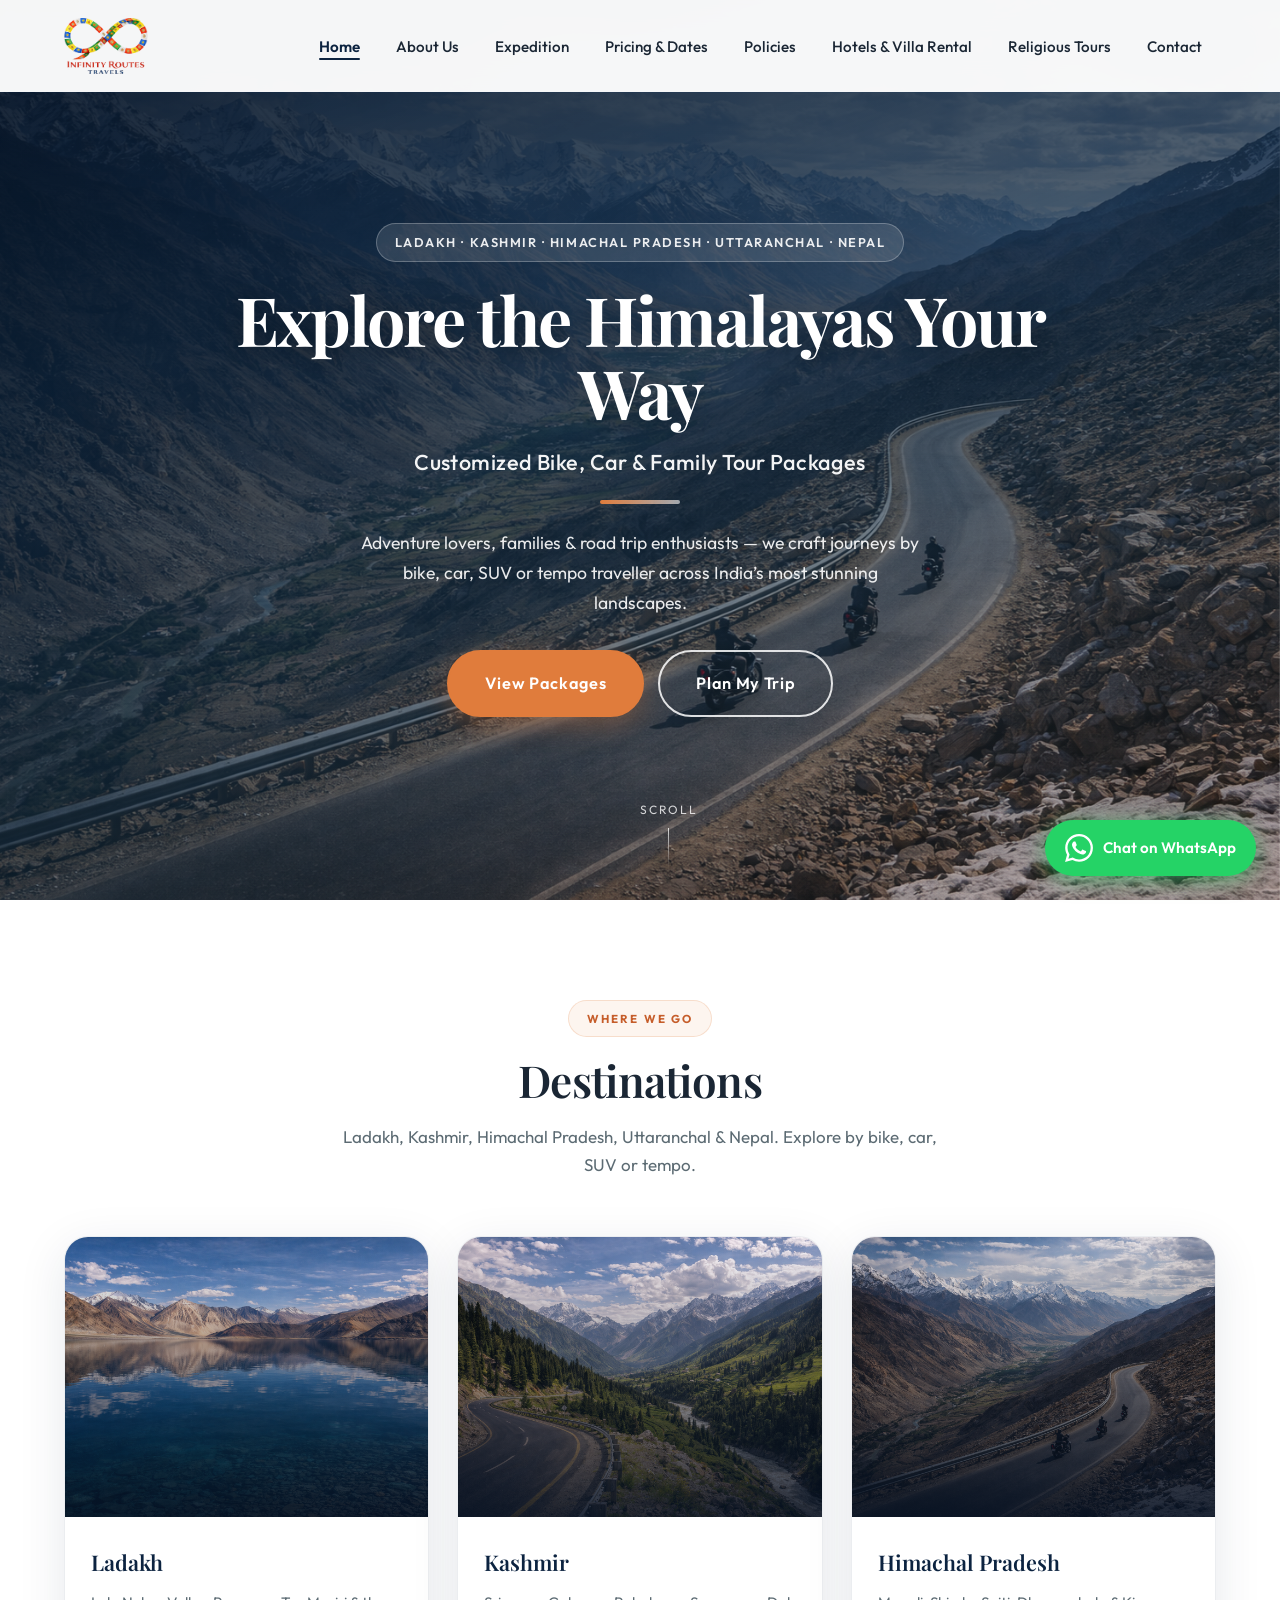
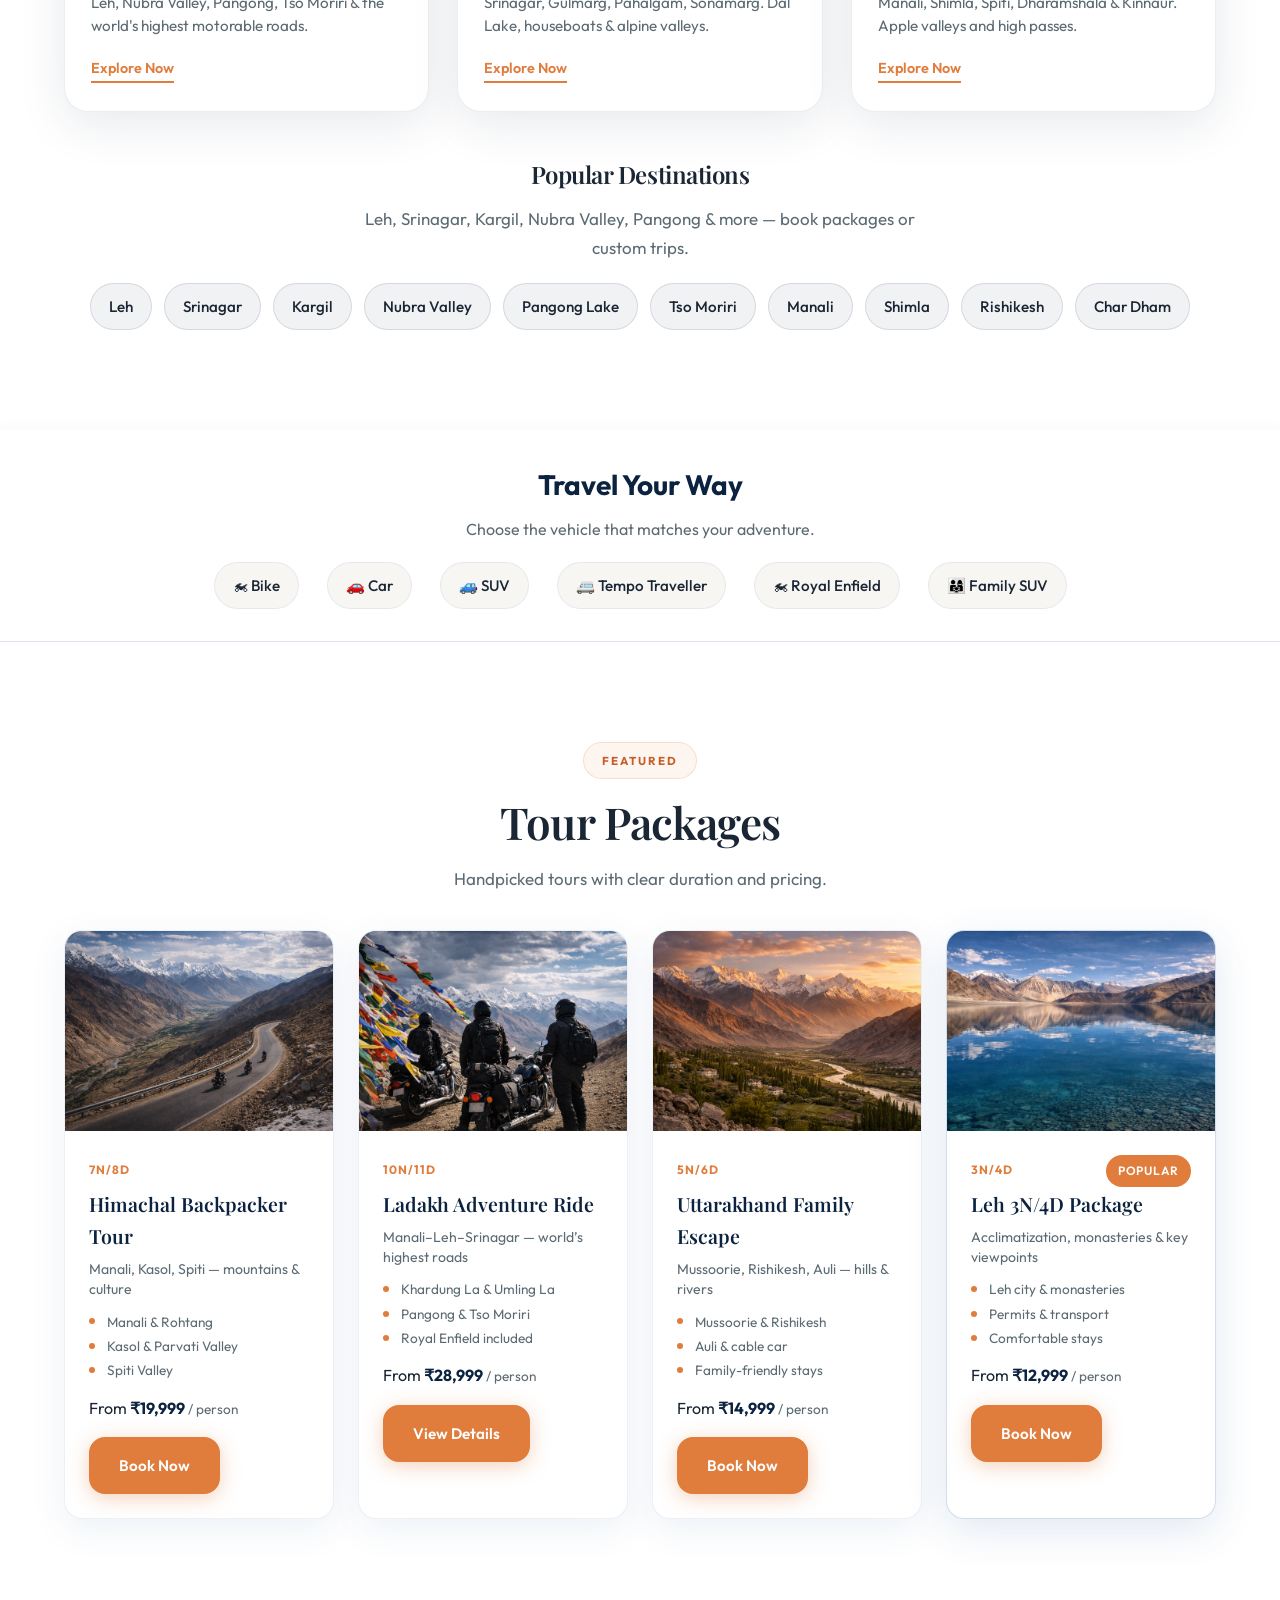
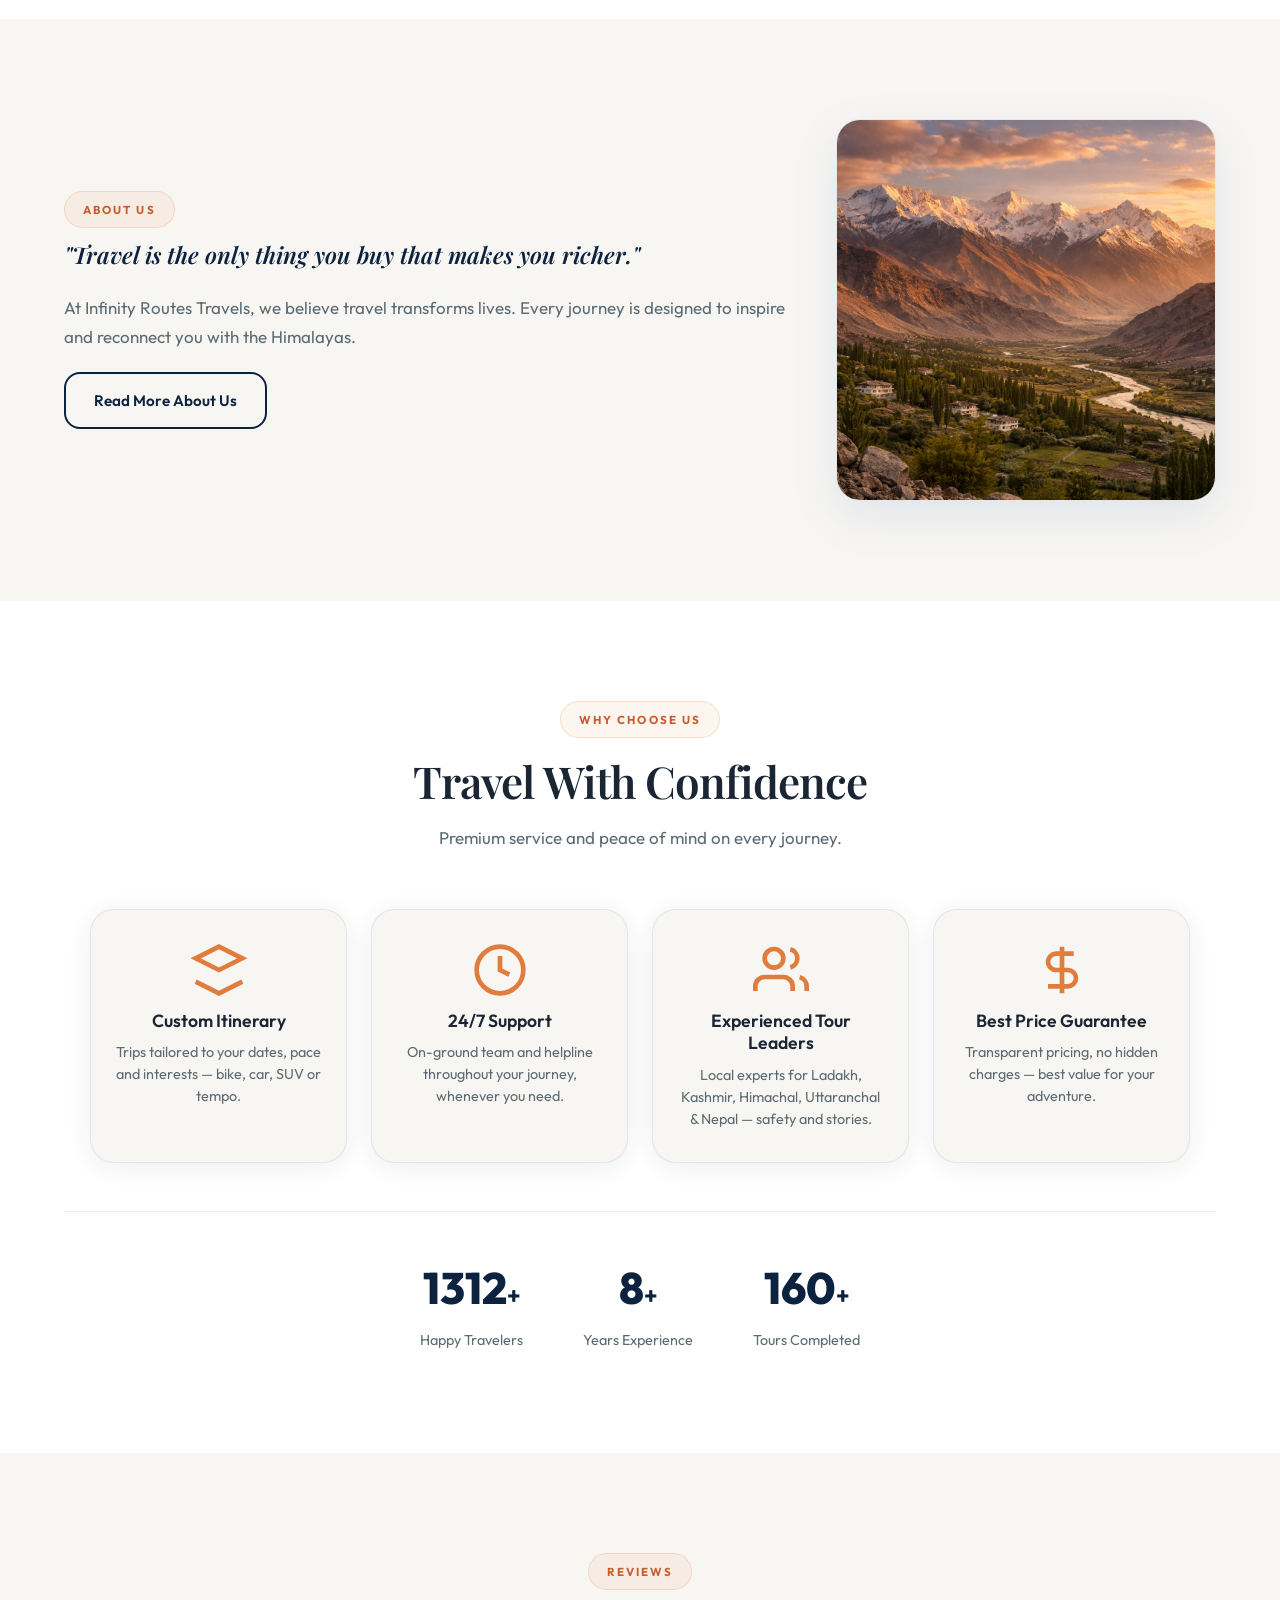
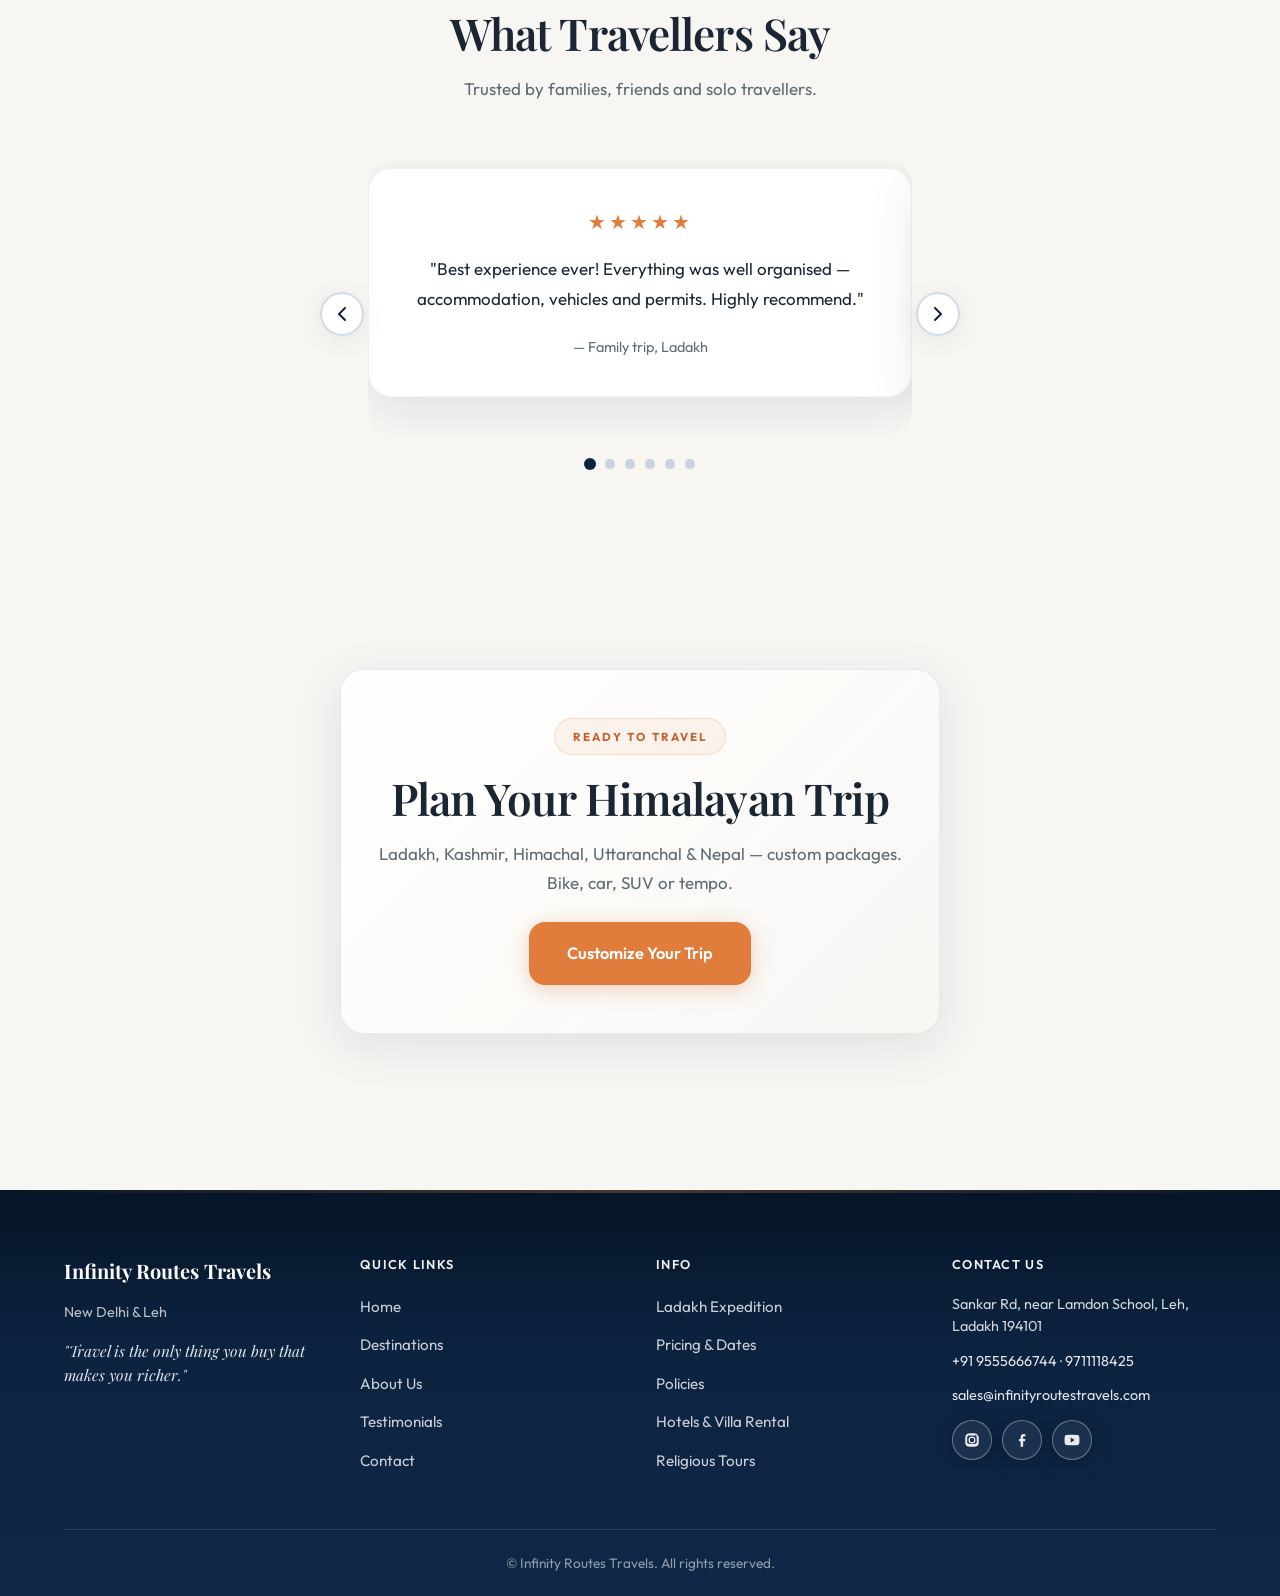
==== commit 663bf289: "commit" ====
--- a/index.html
+++ b/index.html
@@ -6,12 +6,12 @@
   <link rel="icon" href="assets/images Ladakh 2026/logo.png" type="image/png" sizes="32x32" />
   <link rel="icon" href="assets/images Ladakh 2026/logo.png" type="image/png" sizes="16x16" />
   <link rel="apple-touch-icon" href="assets/images Ladakh 2026/favicon.png" />
-  <title>Tour & Travel Packages in Uttarakhand, Himachal & Ladakh | Infinity Routes</title>
-  <meta name="description" content="Book bike trips, car tours, SUV packages and family tours in Uttarakhand, Himachal and Ladakh at affordable prices." />
-  <meta name="keywords" content="Uttarakhand tour packages, Himachal trip, Ladakh bike trip, family tours India" />
+  <title>Tour & Travel Packages in Ladakh, Kashmir, Himachal, Uttaranchal & Nepal | Infinity Routes</title>
+  <meta name="description" content="Book bike trips, car tours, SUV packages and family tours in Ladakh, Kashmir, Himachal Pradesh, Uttaranchal and Nepal at affordable prices." />
+  <meta name="keywords" content="Ladakh tour packages, Kashmir trip, Himachal tour, Uttaranchal, Nepal tour, family tours India" />
   <meta name="author" content="Infinity Routes Travels" />
-  <meta property="og:title" content="Infinity Routes – Tour & Travel Packages | Uttarakhand, Himachal, Ladakh" />
-  <meta property="og:description" content="Bike trips, car tours & family packages in Uttarakhand, Himachal & Ladakh." />
+  <meta property="og:title" content="Infinity Routes – Tour & Travel Packages | Ladakh, Kashmir, Himachal, Uttaranchal, Nepal" />
+  <meta property="og:description" content="Bike trips, car tours & family packages in Ladakh, Kashmir, Himachal, Uttaranchal & Nepal." />
   <meta property="og:image" content="assets/images Ladakh 2026/Strong Home Hero (Adventure Focused).png" />
   <meta property="og:type" content="website" />
   <link rel="preconnect" href="https://fonts.googleapis.com" />
@@ -34,7 +34,8 @@
         <li><a href="expedition.html">Expedition</a></li>
         <li><a href="pricing-dates.html">Pricing &amp; Dates</a></li>
         <li><a href="policies.html">Policies</a></li>
-        <li><a href="things-to-carry.html">Things to Carry</a></li>
+        <li><a href="hotels-villa-rental.html">Hotels &amp; Villa Rental</a></li>
+        <li><a href="religious-tours.html">Religious Tours</a></li>
         <li><a href="contact.html">Contact</a></li>
       </ul>
     </nav>
@@ -47,7 +48,7 @@
       <div class="hero-overlay hero-overlay-teal hero-overlay-strong"></div>
     </div>
     <div class="hero-fullwidth-inner container">
-      <p class="hero-badge" data-aos="fade-down" data-aos-duration="700">Uttarakhand · Himachal Pradesh · Ladakh</p>
+      <p class="hero-badge" data-aos="fade-down" data-aos-duration="700">Ladakh · Kashmir · Himachal Pradesh · Uttaranchal · Nepal</p>
       <h1 class="hero-fullwidth-title" data-aos="fade-up" data-aos-duration="700" data-aos-delay="100">Explore the Himalayas Your Way</h1>
       <p class="hero-fullwidth-subhead" data-aos="fade-up" data-aos-duration="700" data-aos-delay="200">Customized Bike, Car & Family Tour Packages</p>
       <div class="hero-accent-line" aria-hidden="true" data-aos="fade-up" data-aos-duration="700" data-aos-delay="250"></div>
@@ -68,22 +69,33 @@
     <div class="container">
       <div class="section-header" data-aos="fade-up" data-aos-duration="600">
         <span class="section-tag">Where We Go</span>
-        <h2 class="section-title">Popular Destinations</h2>
-        <p class="section-desc">Three iconic regions — Uttarakhand, Himachal Pradesh & Ladakh. Explore by bike, car, SUV or tempo.</p>
+        <h2 class="section-title">Destinations</h2>
+        <p class="section-desc">Ladakh, Kashmir, Himachal Pradesh, Uttaranchal & Nepal. Explore by bike, car, SUV or tempo.</p>
       </div>
       <div class="popular-dest-grid popular-dest-grid-three">
-        <a href="contact.html?destination=uttarakhand" class="popular-dest-card popular-dest-card-large" data-aos="fade-up" data-aos-duration="600" data-aos-delay="0">
+        <a href="contact.html?destination=ladakh" class="popular-dest-card popular-dest-card-large" data-aos="fade-up" data-aos-duration="600" data-aos-delay="0">
           <div class="popular-dest-img">
-            <img src="assets/images Ladakh 2026/ABOUT.png" alt="Uttarakhand – Mussoorie, Rishikesh, Auli, Valley of Flowers" />
+            <img src="assets/images Ladakh 2026/Pangong Lake.png" alt="Ladakh – Leh, Nubra, Pangong" />
             <div class="popular-dest-overlay"></div>
           </div>
           <div class="popular-dest-body">
-            <h3>Uttarakhand</h3>
-            <p>Mussoorie, Rishikesh, Auli, Valley of Flowers & Char Dham. Serene hills and spiritual trails.</p>
+            <h3>Ladakh</h3>
+            <p>Leh, Nubra Valley, Pangong, Tso Moriri & the world's highest motorable roads.</p>
             <span class="popular-dest-btn">Explore Now</span>
           </div>
         </a>
-        <a href="contact.html?destination=himachal" class="popular-dest-card popular-dest-card-large" data-aos="fade-up" data-aos-duration="600" data-aos-delay="80">
+        <a href="contact.html?destination=kashmir" class="popular-dest-card popular-dest-card-large" data-aos="fade-up" data-aos-duration="600" data-aos-delay="80">
+          <div class="popular-dest-img">
+            <img src="assets/images Ladakh 2026/Kargil to Srinagar.png" alt="Kashmir – Srinagar, Gulmarg" />
+            <div class="popular-dest-overlay"></div>
+          </div>
+          <div class="popular-dest-body">
+            <h3>Kashmir</h3>
+            <p>Srinagar, Gulmarg, Pahalgam, Sonamarg. Dal Lake, houseboats & alpine valleys.</p>
+            <span class="popular-dest-btn">Explore Now</span>
+          </div>
+        </a>
+        <a href="contact.html?destination=himachal" class="popular-dest-card popular-dest-card-large" data-aos="fade-up" data-aos-duration="600" data-aos-delay="160">
           <div class="popular-dest-img">
             <img src="assets/images Ladakh 2026/Strong Home Hero (Adventure Focused).png" alt="Himachal Pradesh – Manali, Shimla, Spiti" />
             <div class="popular-dest-overlay"></div>
@@ -94,17 +106,22 @@
             <span class="popular-dest-btn">Explore Now</span>
           </div>
         </a>
-        <a href="contact.html?destination=ladakh" class="popular-dest-card popular-dest-card-large" data-aos="fade-up" data-aos-duration="600" data-aos-delay="160">
-          <div class="popular-dest-img">
-            <img src="assets/images Ladakh 2026/Pangong Lake.png" alt="Ladakh – Pangong, Nubra, Leh, Khardung La" />
-            <div class="popular-dest-overlay"></div>
-          </div>
-          <div class="popular-dest-body">
-            <h3>Ladakh</h3>
-            <p>Pangong, Nubra, Tso Moriri, Leh & the world’s highest motorable roads.</p>
-            <span class="popular-dest-btn">Explore Now</span>
-          </div>
-        </a>
+      </div>
+      <div class="section-header popular-places-header" data-aos="fade-up" data-aos-duration="600">
+        <h2 class="section-title">Popular Destinations</h2>
+        <p class="section-desc">Leh, Srinagar, Kargil, Nubra Valley, Pangong & more — book packages or custom trips.</p>
+      </div>
+      <div class="popular-places-bar" data-aos="fade-up" data-aos-duration="600">
+        <a href="contact.html?place=leh" class="popular-place-chip">Leh</a>
+        <a href="contact.html?place=srinagar" class="popular-place-chip">Srinagar</a>
+        <a href="contact.html?place=kargil" class="popular-place-chip">Kargil</a>
+        <a href="contact.html?place=nubra-valley" class="popular-place-chip">Nubra Valley</a>
+        <a href="contact.html?place=pangong" class="popular-place-chip">Pangong Lake</a>
+        <a href="contact.html?place=tso-moriri" class="popular-place-chip">Tso Moriri</a>
+        <a href="contact.html?place=manali" class="popular-place-chip">Manali</a>
+        <a href="contact.html?place=shimla" class="popular-place-chip">Shimla</a>
+        <a href="contact.html?place=rishikesh" class="popular-place-chip">Rishikesh</a>
+        <a href="contact.html?place=char-dham" class="popular-place-chip">Char Dham</a>
       </div>
     </div>
   </section>
@@ -239,7 +256,7 @@
         <div class="why-card why-card-premium" data-aos="fade-up" data-aos-duration="600" data-aos-delay="160">
           <span class="why-icon" aria-hidden="true"><svg width="28" height="28" viewBox="0 0 24 24" fill="none" stroke="currentColor" stroke-width="2"><path d="M17 21v-2a4 4 0 0 0-4-4H5a4 4 0 0 0-4 4v2"/><circle cx="9" cy="7" r="4"/><path d="M23 21v-2a4 4 0 0 0-3-3.87"/><path d="M16 3.13a4 4 0 0 1 0 7.75"/></svg></span>
           <h3>Experienced Tour Leaders</h3>
-          <p>Local experts for Uttarakhand, Himachal and Ladakh — safety and stories.</p>
+          <p>Local experts for Ladakh, Kashmir, Himachal, Uttaranchal & Nepal — safety and stories.</p>
         </div>
         <div class="why-card why-card-premium" data-aos="fade-up" data-aos-duration="600" data-aos-delay="240">
           <span class="why-icon" aria-hidden="true"><svg width="28" height="28" viewBox="0 0 24 24" fill="none" stroke="currentColor" stroke-width="2"><path d="M12 2v20M17 5H9.5a3.5 3.5 0 0 0 0 7h5a3.5 3.5 0 0 1 0 7H6"/></svg></span>
@@ -249,15 +266,15 @@
       </div>
       <div class="why-stats" data-aos="fade-up" data-aos-duration="700">
         <div class="why-stat-item">
-          <span class="why-stat-num" data-count="500">0</span><span class="why-stat-plus">+</span>
+          <span class="why-stat-num" data-count="2500">0</span><span class="why-stat-plus">+</span>
           <span class="why-stat-label">Happy Travelers</span>
         </div>
         <div class="why-stat-item">
-          <span class="why-stat-num" data-count="5">0</span><span class="why-stat-plus">+</span>
+          <span class="why-stat-num" data-count="8">0</span><span class="why-stat-plus">+</span>
           <span class="why-stat-label">Years Experience</span>
         </div>
         <div class="why-stat-item">
-          <span class="why-stat-num" data-count="100">0</span><span class="why-stat-plus">+</span>
+          <span class="why-stat-num" data-count="350">0</span><span class="why-stat-plus">+</span>
           <span class="why-stat-label">Tours Completed</span>
         </div>
       </div>
@@ -294,6 +311,27 @@
                 <div class="testimonial-stars" aria-hidden="true">★★★★★</div>
                 <p class="testimonial-text">"Customised our Uttarakhand trip with a tempo. Driver and guide were excellent. Infinity Routes made it stress-free."</p>
                 <cite class="testimonial-author">— Group tour, Uttarakhand</cite>
+              </blockquote>
+            </div>
+            <div class="testimonial-slide">
+              <blockquote class="testimonial-card">
+                <div class="testimonial-stars" aria-hidden="true">★★★★★</div>
+                <p class="testimonial-text">"Srinagar and Gulmarg with Infinity Routes was flawless. Houseboat stay and cable car — everything on point. Will return for Ladakh."</p>
+                <cite class="testimonial-author">— Kashmir trip, 2025</cite>
+              </blockquote>
+            </div>
+            <div class="testimonial-slide">
+              <blockquote class="testimonial-card">
+                <div class="testimonial-stars" aria-hidden="true">★★★★★</div>
+                <p class="testimonial-text">"Nubra Valley and Pangong in one trip. The team handled high passes and permits smoothly. Best adventure we've had."</p>
+                <cite class="testimonial-author">— Ladakh bike tour</cite>
+              </blockquote>
+            </div>
+            <div class="testimonial-slide">
+              <blockquote class="testimonial-card">
+                <div class="testimonial-stars" aria-hidden="true">★★★★★</div>
+                <p class="testimonial-text">"Reliable, friendly and professional. From Manali to Leh and back — no hiccups. Strongly recommend for first-time Ladakh travellers."</p>
+                <cite class="testimonial-author">— Manali–Leh, 2025</cite>
               </blockquote>
             </div>
           </div>
@@ -308,6 +346,9 @@
           <button type="button" class="testimonial-dot active" aria-label="Review 1" data-index="0"></button>
           <button type="button" class="testimonial-dot" aria-label="Review 2" data-index="1"></button>
           <button type="button" class="testimonial-dot" aria-label="Review 3" data-index="2"></button>
+          <button type="button" class="testimonial-dot" aria-label="Review 4" data-index="3"></button>
+          <button type="button" class="testimonial-dot" aria-label="Review 5" data-index="4"></button>
+          <button type="button" class="testimonial-dot" aria-label="Review 6" data-index="5"></button>
         </div>
       </div>
     </div>
@@ -319,7 +360,7 @@
       <div class="section-header" data-aos="fade-up" data-aos-duration="600">
         <span class="section-tag">Ready to Travel</span>
         <h2 class="section-title">Plan Your Himalayan Trip</h2>
-        <p class="section-desc">Ladakh, Himachal, Uttarakhand — custom packages. Bike, car, SUV or tempo.</p>
+        <p class="section-desc">Ladakh, Kashmir, Himachal, Uttaranchal & Nepal — custom packages. Bike, car, SUV or tempo.</p>
         <div class="section-cta-btns">
           <a href="contact.html" class="btn btn-primary">Customize Your Trip</a>
         </div>
@@ -352,7 +393,8 @@
             <li><a href="expedition.html">Ladakh Expedition</a></li>
             <li><a href="pricing-dates.html">Pricing & Dates</a></li>
             <li><a href="policies.html">Policies</a></li>
-            <li><a href="things-to-carry.html">Things to Carry</a></li>
+            <li><a href="hotels-villa-rental.html">Hotels &amp; Villa Rental</a></li>
+            <li><a href="religious-tours.html">Religious Tours</a></li>
           </ul>
         </div>
         <div class="footer-contact">
--- a/styles.css
+++ b/styles.css
@@ -148,9 +148,9 @@
   align-items: center;
 }
 .logo-img {
-  height: 44px;
+  height: 56px;
   width: auto;
-  max-width: 180px;
+  max-width: 220px;
   object-fit: contain;
   object-position: left center;
   display: block;
@@ -759,6 +759,32 @@
   background: linear-gradient(135deg, rgba(12, 35, 64, 0.04), rgba(224, 124, 60, 0.03));
   border-color: rgba(12, 35, 64, 0.1);
 }
+.popular-places-header { margin-top: 48px; margin-bottom: 20px; }
+.popular-places-header .section-title { font-size: 1.5rem; }
+.popular-places-bar {
+  display: flex;
+  flex-wrap: wrap;
+  gap: 12px;
+  justify-content: center;
+  align-items: center;
+}
+.popular-place-chip {
+  display: inline-block;
+  padding: 10px 18px;
+  background: rgba(12, 35, 64, 0.06);
+  color: var(--color-navy);
+  border: 1px solid rgba(12, 35, 64, 0.12);
+  border-radius: 999px;
+  font-size: 0.95rem;
+  font-weight: 500;
+  text-decoration: none;
+  transition: background 0.25s ease, border-color 0.25s ease, color 0.25s ease;
+}
+.popular-place-chip:hover {
+  background: var(--color-sunset);
+  border-color: var(--color-sunset);
+  color: var(--color-white);
+}
 
 /* ========== Featured Packages (home) ========== */
 .featured-packages .section-header { margin-bottom: 36px; }
@@ -1812,8 +1838,17 @@
 }
 .route-plan-dates {
   font-size: 0.9rem;
-  color: var(--color-muted);
+  color: var(--color-text-muted);
   margin: 0;
+}
+.route-plan-dates a {
+  color: var(--color-sky);
+  font-weight: 500;
+  text-decoration: underline;
+  text-underline-offset: 3px;
+}
+.route-plan-dates a:hover {
+  color: var(--color-sky-light);
 }
 
 /* Expedition intro image */
@@ -2851,8 +2886,8 @@
 }
 .footer-grid {
   display: grid;
-  grid-template-columns: 1.2fr 1fr 1.2fr;
-  gap: 52px;
+  grid-template-columns: repeat(4, 1fr);
+  gap: 40px 32px;
   padding-bottom: 44px;
   border-bottom: 1px solid rgba(255, 255, 255, 0.12);
 }
@@ -2882,9 +2917,9 @@
   opacity: 1;
 }
 .footer-logo-img {
-  height: 42px;
+  height: 52px;
   width: auto;
-  max-width: 170px;
+  max-width: 200px;
   object-fit: contain;
   opacity: 0.95;
   transition: transform var(--transition);
@@ -2956,7 +2991,8 @@
 }
 @media (max-width: 900px) {
   .footer-grid {
-    grid-template-columns: 1fr 1fr;
+    grid-template-columns: repeat(2, 1fr);
+    gap: 36px 28px;
   }
 }
 @media (max-width: 600px) {
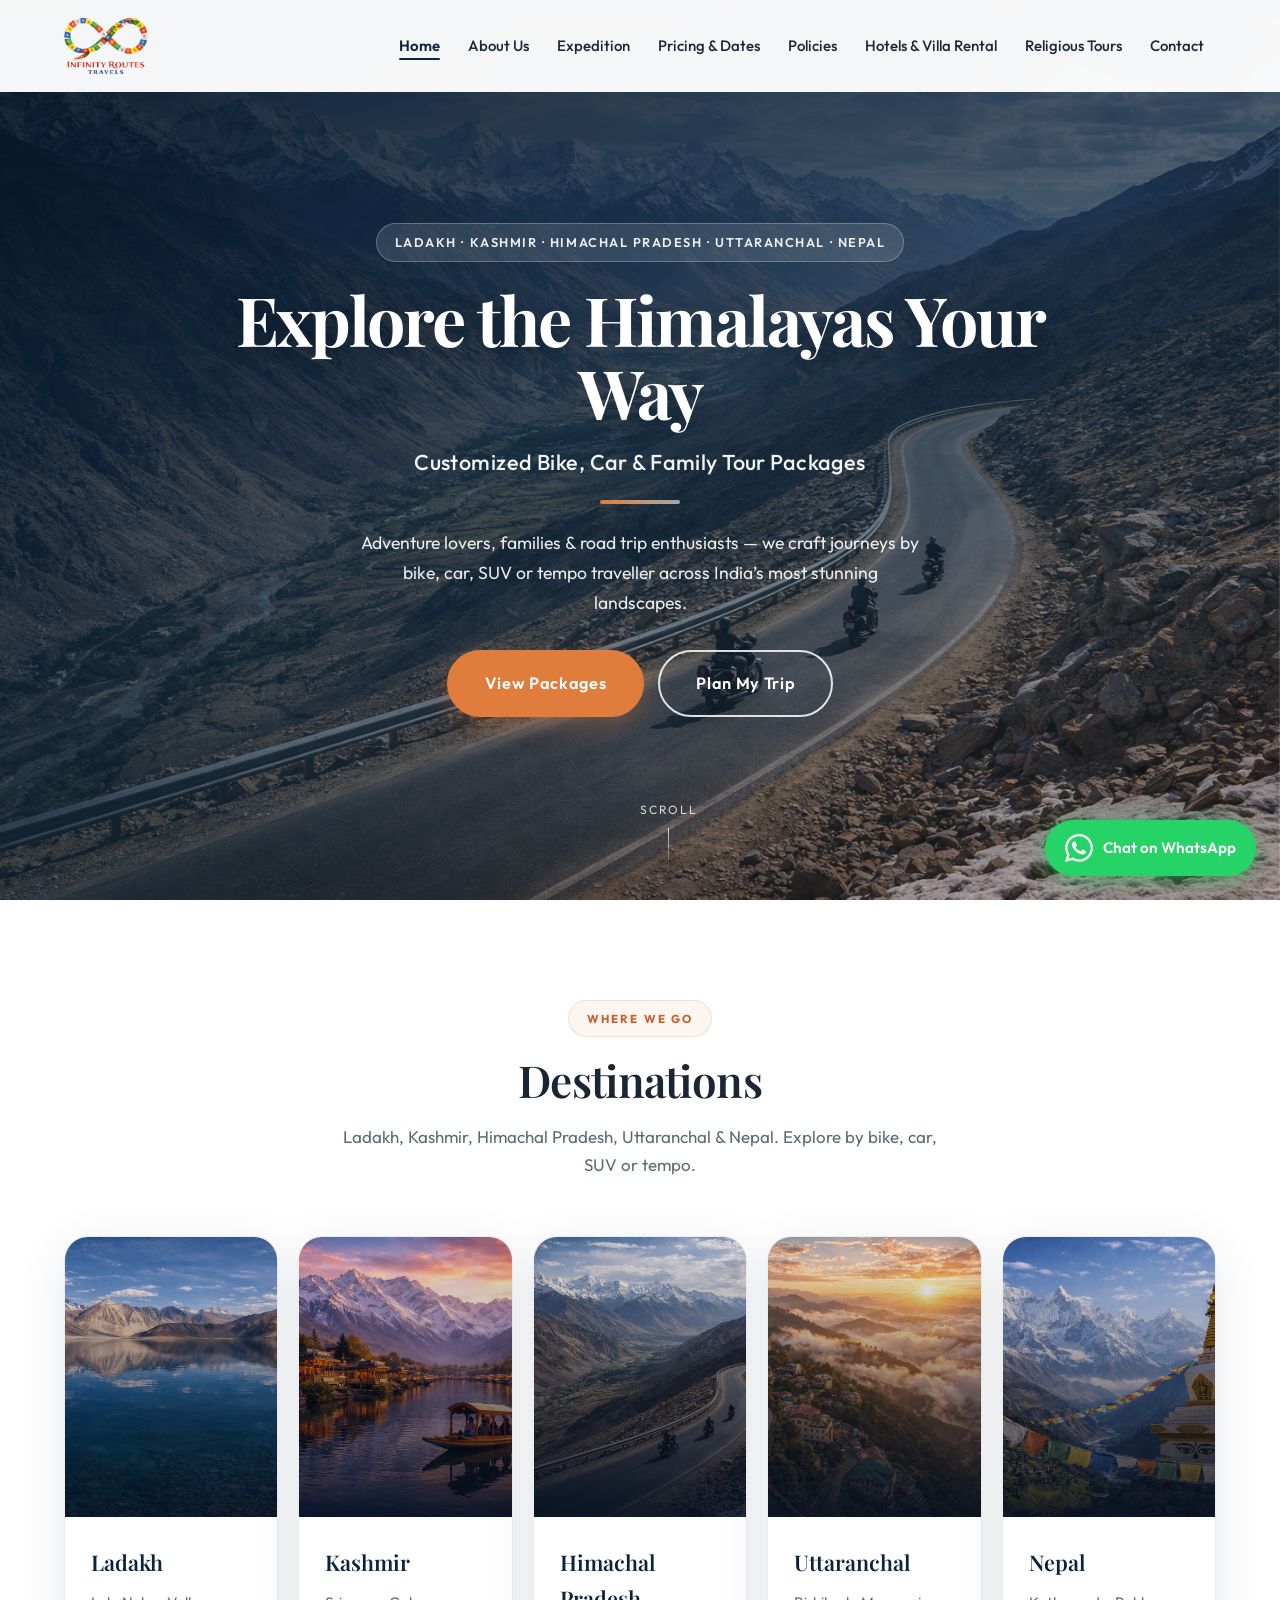
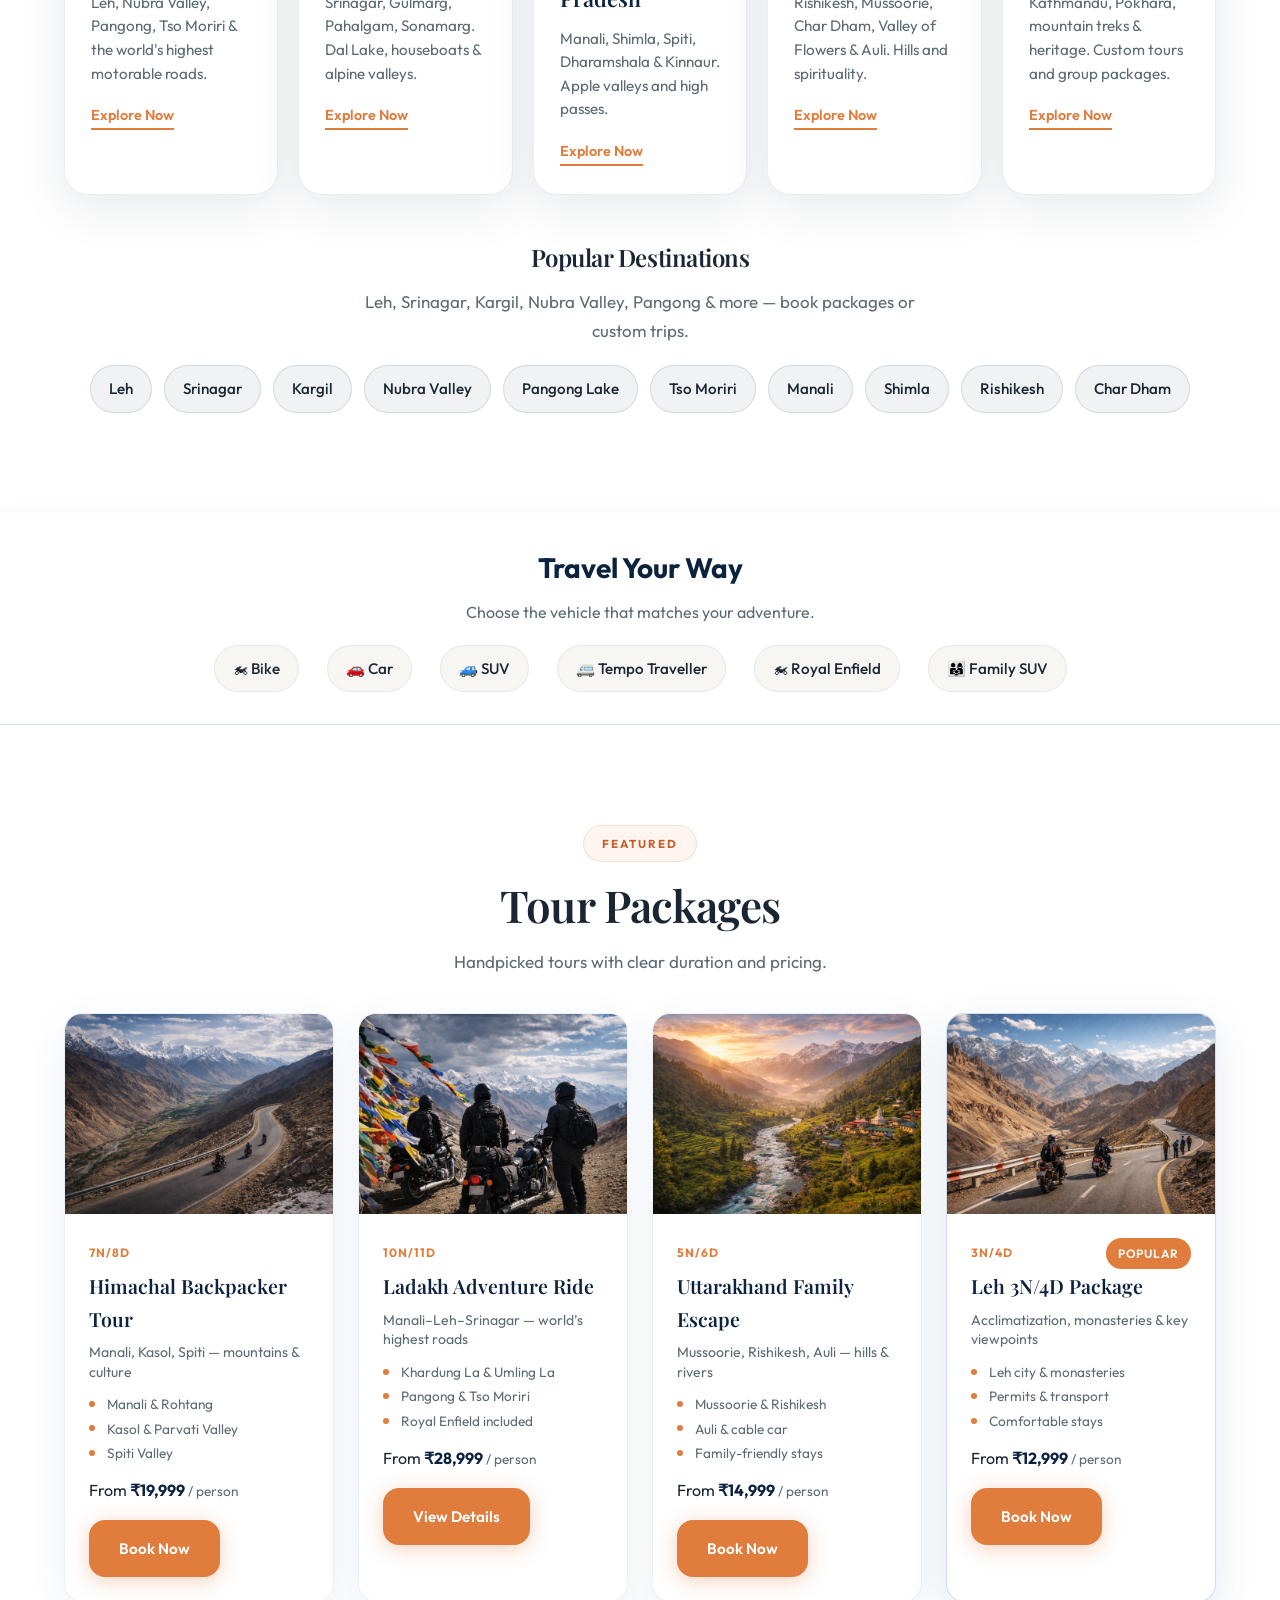
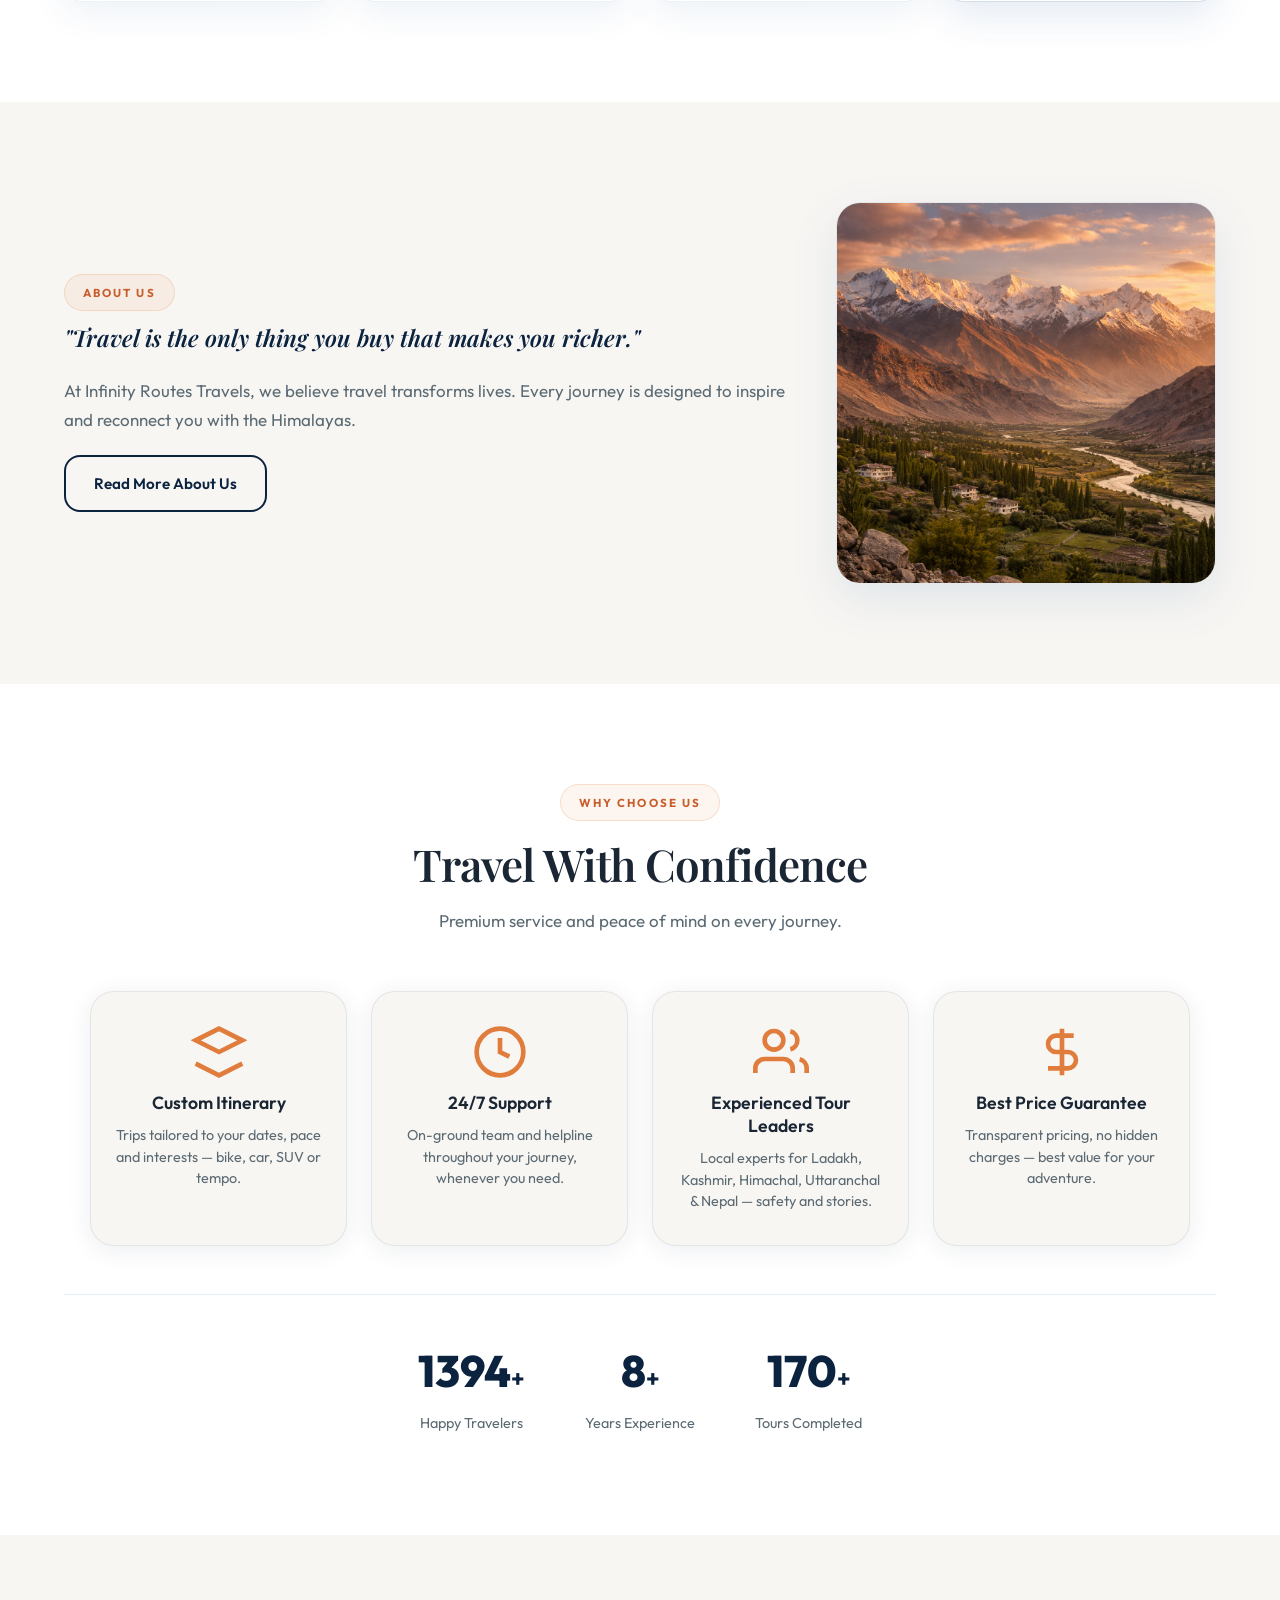
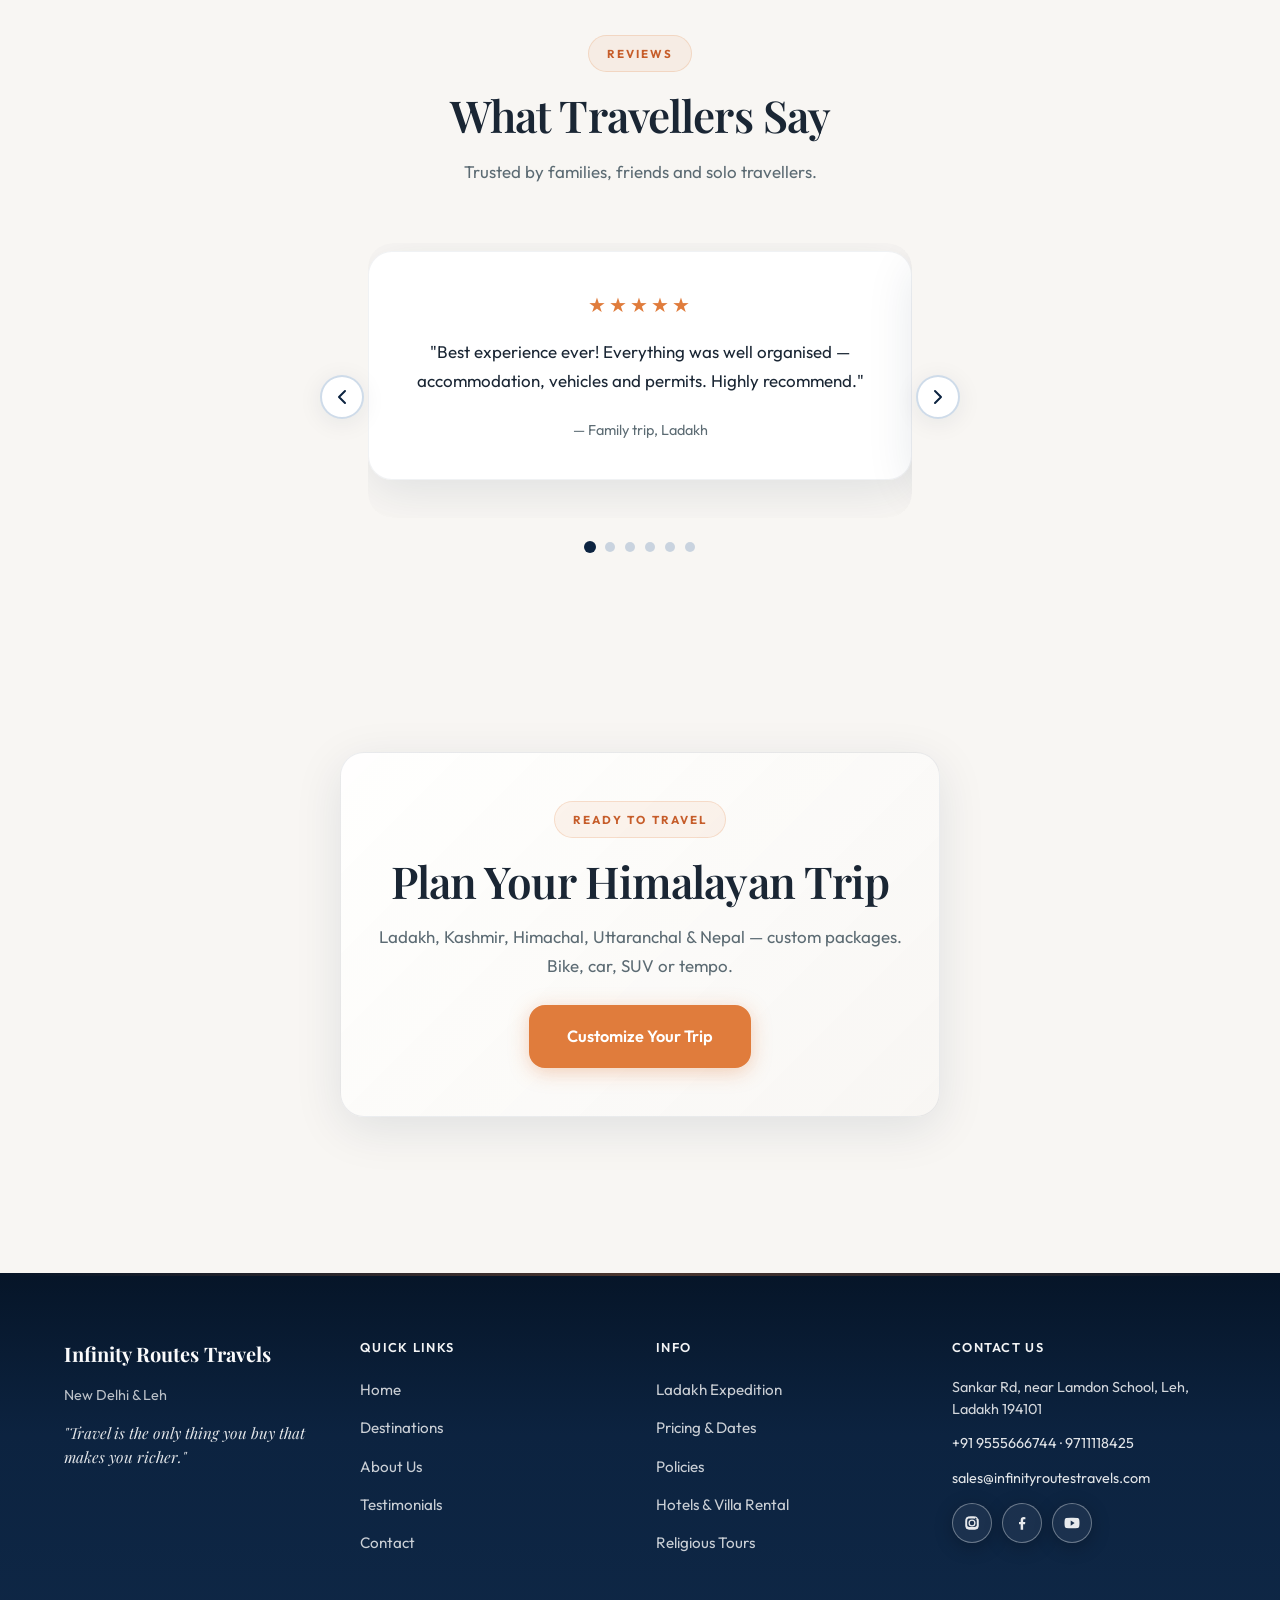
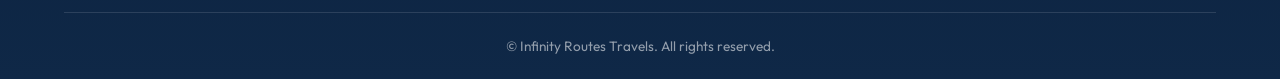
==== commit 61754039: "commit" ====
--- a/index.html
+++ b/index.html
@@ -72,7 +72,7 @@
         <h2 class="section-title">Destinations</h2>
         <p class="section-desc">Ladakh, Kashmir, Himachal Pradesh, Uttaranchal & Nepal. Explore by bike, car, SUV or tempo.</p>
       </div>
-      <div class="popular-dest-grid popular-dest-grid-three">
+      <div class="popular-dest-grid popular-dest-grid-five">
         <a href="contact.html?destination=ladakh" class="popular-dest-card popular-dest-card-large" data-aos="fade-up" data-aos-duration="600" data-aos-delay="0">
           <div class="popular-dest-img">
             <img src="assets/images Ladakh 2026/Pangong Lake.png" alt="Ladakh – Leh, Nubra, Pangong" />
@@ -86,7 +86,7 @@
         </a>
         <a href="contact.html?destination=kashmir" class="popular-dest-card popular-dest-card-large" data-aos="fade-up" data-aos-duration="600" data-aos-delay="80">
           <div class="popular-dest-img">
-            <img src="assets/images Ladakh 2026/Kargil to Srinagar.png" alt="Kashmir – Srinagar, Gulmarg" />
+            <img src="assets/images Ladakh 2026/Kashmir Destination Card.png" alt="Kashmir – Srinagar, Gulmarg" />
             <div class="popular-dest-overlay"></div>
           </div>
           <div class="popular-dest-body">
@@ -103,6 +103,28 @@
           <div class="popular-dest-body">
             <h3>Himachal Pradesh</h3>
             <p>Manali, Shimla, Spiti, Dharamshala & Kinnaur. Apple valleys and high passes.</p>
+            <span class="popular-dest-btn">Explore Now</span>
+          </div>
+        </a>
+        <a href="contact.html?destination=uttaranchal" class="popular-dest-card popular-dest-card-large" data-aos="fade-up" data-aos-duration="600" data-aos-delay="240">
+          <div class="popular-dest-img">
+            <img src="assets/images Ladakh 2026/Uttaranchal Destination Card.png" alt="Uttaranchal – Rishikesh, Char Dham" />
+            <div class="popular-dest-overlay"></div>
+          </div>
+          <div class="popular-dest-body">
+            <h3>Uttaranchal</h3>
+            <p>Rishikesh, Mussoorie, Char Dham, Valley of Flowers & Auli. Hills and spirituality.</p>
+            <span class="popular-dest-btn">Explore Now</span>
+          </div>
+        </a>
+        <a href="contact.html?destination=nepal" class="popular-dest-card popular-dest-card-large" data-aos="fade-up" data-aos-duration="600" data-aos-delay="320">
+          <div class="popular-dest-img">
+            <img src="assets/images Ladakh 2026/Nepal Destination Card.png" alt="Nepal – Himalayas & temples" />
+            <div class="popular-dest-overlay"></div>
+          </div>
+          <div class="popular-dest-body">
+            <h3>Nepal</h3>
+            <p>Kathmandu, Pokhara, mountain treks & heritage. Custom tours and group packages.</p>
             <span class="popular-dest-btn">Explore Now</span>
           </div>
         </a>
@@ -182,7 +204,7 @@
           </div>
         </article>
         <article class="package-preview-card" data-aos="fade-up" data-aos-duration="600" data-aos-delay="160">
-          <div class="package-preview-img"><img src="assets/images Ladakh 2026/ABOUT.png" alt="Uttarakhand Family Escape" /></div>
+          <div class="package-preview-img"><img src="assets/images Ladakh 2026/Uttarakhand Tour.png" alt="Uttarakhand Family Escape" /></div>
           <div class="package-preview-body">
             <span class="package-preview-duration">5N/6D</span>
             <h3>Uttarakhand Family Escape</h3>
@@ -197,7 +219,7 @@
           </div>
         </article>
         <article class="package-preview-card package-preview-card-featured" data-aos="fade-up" data-aos-duration="600" data-aos-delay="240">
-          <div class="package-preview-img"><img src="assets/images Ladakh 2026/Pangong Lake.png" alt="Leh Ladakh 3N/4D" /></div>
+          <div class="package-preview-img"><img src="assets/images Ladakh 2026/Leh – Ladakh Package.png" alt="Leh Ladakh 3N/4D" /></div>
           <div class="package-preview-body">
             <span class="package-preview-badge">Popular</span>
             <span class="package-preview-duration">3N/4D</span>
--- a/styles.css
+++ b/styles.css
@@ -141,15 +141,19 @@
   display: flex;
   align-items: center;
   justify-content: space-between;
+  gap: 24px;
+  min-height: 56px;
 }
 
 .logo {
   display: flex;
   align-items: center;
+  flex-shrink: 0;
 }
 .logo-img {
   height: 56px;
   width: auto;
+  min-height: 44px;
   max-width: 220px;
   object-fit: contain;
   object-position: left center;
@@ -193,25 +197,34 @@
 
 .nav-menu {
   display: flex;
+  align-items: center;
   list-style: none;
-  gap: 8px;
+  gap: 4px;
+  margin: 0;
+  padding: 0;
+}
+.nav-menu li {
+  display: flex;
+  align-items: center;
 }
 .nav-menu a {
   position: relative;
   z-index: 1;
   font-weight: 500;
+  font-size: 0.9375rem;
+  line-height: 1.35;
   color: var(--color-text);
-  font-size: 0.95rem;
-  padding: 8px 14px;
+  padding: 10px 12px;
   border-radius: 8px;
+  white-space: nowrap;
   transition: color var(--transition), background var(--transition);
 }
 .nav-menu a::after {
   content: '';
   position: absolute;
-  bottom: 4px;
-  left: 14px;
-  right: 14px;
+  bottom: 6px;
+  left: 12px;
+  right: 12px;
   height: 2px;
   background: var(--color-sky);
   border-radius: 2px;
@@ -672,8 +685,21 @@
   max-width: 1200px;
   margin: 0 auto;
 }
+.popular-dest-grid-five {
+  grid-template-columns: repeat(5, 1fr);
+  gap: 20px;
+  max-width: 1400px;
+  margin: 0 auto;
+}
+@media (max-width: 1200px) {
+  .popular-dest-grid-five {
+    grid-template-columns: repeat(3, 1fr);
+    gap: 24px;
+  }
+}
 @media (max-width: 900px) {
-  .popular-dest-grid-three {
+  .popular-dest-grid-three,
+  .popular-dest-grid-five {
     grid-template-columns: 1fr;
     gap: 24px;
   }
@@ -2079,7 +2105,7 @@
 }
 .pricing-card .btn { width: 100%; }
 
-/* Policy blocks */
+/* Policy blocks (legacy) */
 .container-narrow { max-width: 720px; margin: 0 auto; }
 .policy-block {
   margin-bottom: 40px;
@@ -2102,6 +2128,139 @@
   border-radius: var(--radius);
   color: #c62828;
   font-size: 0.95rem;
+}
+
+/* ========== Policies page (card-based) ========== */
+.policies-page .container { max-width: 880px; margin: 0 auto; }
+.policies-intro {
+  font-size: 1.05rem;
+  line-height: 1.7;
+  color: var(--color-text-muted);
+  margin-bottom: 48px;
+  text-align: center;
+  padding: 0 16px;
+}
+.policy-cards {
+  display: grid;
+  gap: 28px;
+}
+.policy-card {
+  background: var(--color-white);
+  border-radius: var(--radius-lg);
+  overflow: hidden;
+  border: 1px solid rgba(12, 35, 64, 0.08);
+  box-shadow: var(--shadow-soft);
+  transition: box-shadow var(--transition), border-color var(--transition);
+}
+.policy-card:hover {
+  box-shadow: var(--shadow-card);
+  border-color: rgba(12, 35, 64, 0.12);
+}
+.policy-card-header {
+  display: flex;
+  align-items: center;
+  gap: 16px;
+  padding: 24px 28px 0;
+  margin-bottom: 8px;
+}
+.policy-card-icon {
+  flex-shrink: 0;
+  width: 52px;
+  height: 52px;
+  border-radius: 14px;
+  background: rgba(12, 35, 64, 0.06);
+  color: var(--color-sky);
+  display: flex;
+  align-items: center;
+  justify-content: center;
+}
+.policy-card-icon svg { flex-shrink: 0; width: 28px; height: 28px; }
+.policy-card-icon-excl { color: var(--color-sunset-dark); background: rgba(224, 124, 60, 0.1); }
+.policy-card-title {
+  font-family: var(--font-display);
+  font-size: 1.35rem;
+  font-weight: 600;
+  color: var(--color-sky);
+  margin: 0;
+  letter-spacing: -0.02em;
+}
+.policy-card-body {
+  padding: 0 28px 28px;
+}
+.policy-card-desc {
+  font-size: 0.98rem;
+  color: var(--color-text-muted);
+  margin: 0 0 16px;
+  line-height: 1.6;
+}
+.policy-card ul {
+  list-style: none;
+  padding-left: 0;
+  margin: 0;
+}
+.policy-card ul li {
+  position: relative;
+  padding-left: 28px;
+  margin-bottom: 12px;
+  line-height: 1.6;
+  color: var(--color-text);
+}
+.policy-card ul li::before {
+  content: '';
+  position: absolute;
+  left: 0;
+  top: 0.5em;
+  width: 6px;
+  height: 6px;
+  border-radius: 50%;
+  background: var(--color-sunset);
+}
+.policy-card-included .policy-card-icon { color: #2e7d32; background: rgba(46, 125, 50, 0.1); }
+.policy-card-included ul li::before { background: #2e7d32; }
+.policy-card-excluded ul li::before { background: var(--color-sunset-dark); }
+.policy-card-warning .policy-card-icon { color: #c62828; background: rgba(198, 40, 40, 0.08); }
+.policy-card-warning .policy-card-title { color: #b71c1c; }
+.policy-sublist {
+  margin-top: 10px;
+  margin-bottom: 12px;
+  padding-left: 20px;
+  border-left: 2px solid rgba(12, 35, 64, 0.12);
+}
+.policy-sublist li { margin-bottom: 10px; }
+.policy-note {
+  margin-top: 16px;
+  padding: 14px 18px;
+  background: rgba(12, 35, 64, 0.04);
+  border-radius: var(--radius);
+  font-size: 0.95rem;
+  color: var(--color-text-muted);
+  line-height: 1.6;
+  border-left: 3px solid var(--color-sky);
+}
+.policies-cta {
+  margin-top: 56px;
+  padding: 36px 24px;
+  text-align: center;
+  background: linear-gradient(135deg, rgba(12, 35, 64, 0.03), rgba(224, 124, 60, 0.04));
+  border-radius: var(--radius-lg);
+  border: 1px solid rgba(12, 35, 64, 0.06);
+}
+.policies-cta p {
+  margin: 0 0 20px;
+  font-size: 1.05rem;
+  color: var(--color-text);
+}
+.policies-cta .btn { min-width: 160px; }
+
+@media (max-width: 768px) {
+  .policy-card-header { padding: 20px 20px 0; gap: 14px; }
+  .policy-card-body { padding: 0 20px 24px; }
+  .policy-card-icon { width: 44px; height: 44px; }
+  .policy-card-icon svg { width: 22px; height: 22px; }
+  .policy-card-title { font-size: 1.2rem; }
+  .policy-card ul li { padding-left: 24px; margin-bottom: 10px; }
+  .policies-intro { margin-bottom: 36px; font-size: 1rem; }
+  .policies-cta { margin-top: 40px; padding: 28px 20px; }
 }
 
 /* Things to carry grid */
@@ -3247,10 +3406,20 @@
     height: 100vh;
     background: var(--color-white);
     flex-direction: column;
-    padding: 80px 32px 32px;
-    gap: 24px;
+    align-items: stretch;
+    padding: 80px 24px 32px;
+    gap: 8px;
     box-shadow: -4px 0 24px rgba(0,0,0,0.08);
     transition: right var(--transition);
+  }
+  .nav-menu a {
+    font-size: 1rem;
+    padding: 14px 16px;
+    white-space: normal;
+  }
+  .nav-menu a::after {
+    left: 16px;
+    right: 16px;
   }
   .nav-menu.active {
     right: 0;
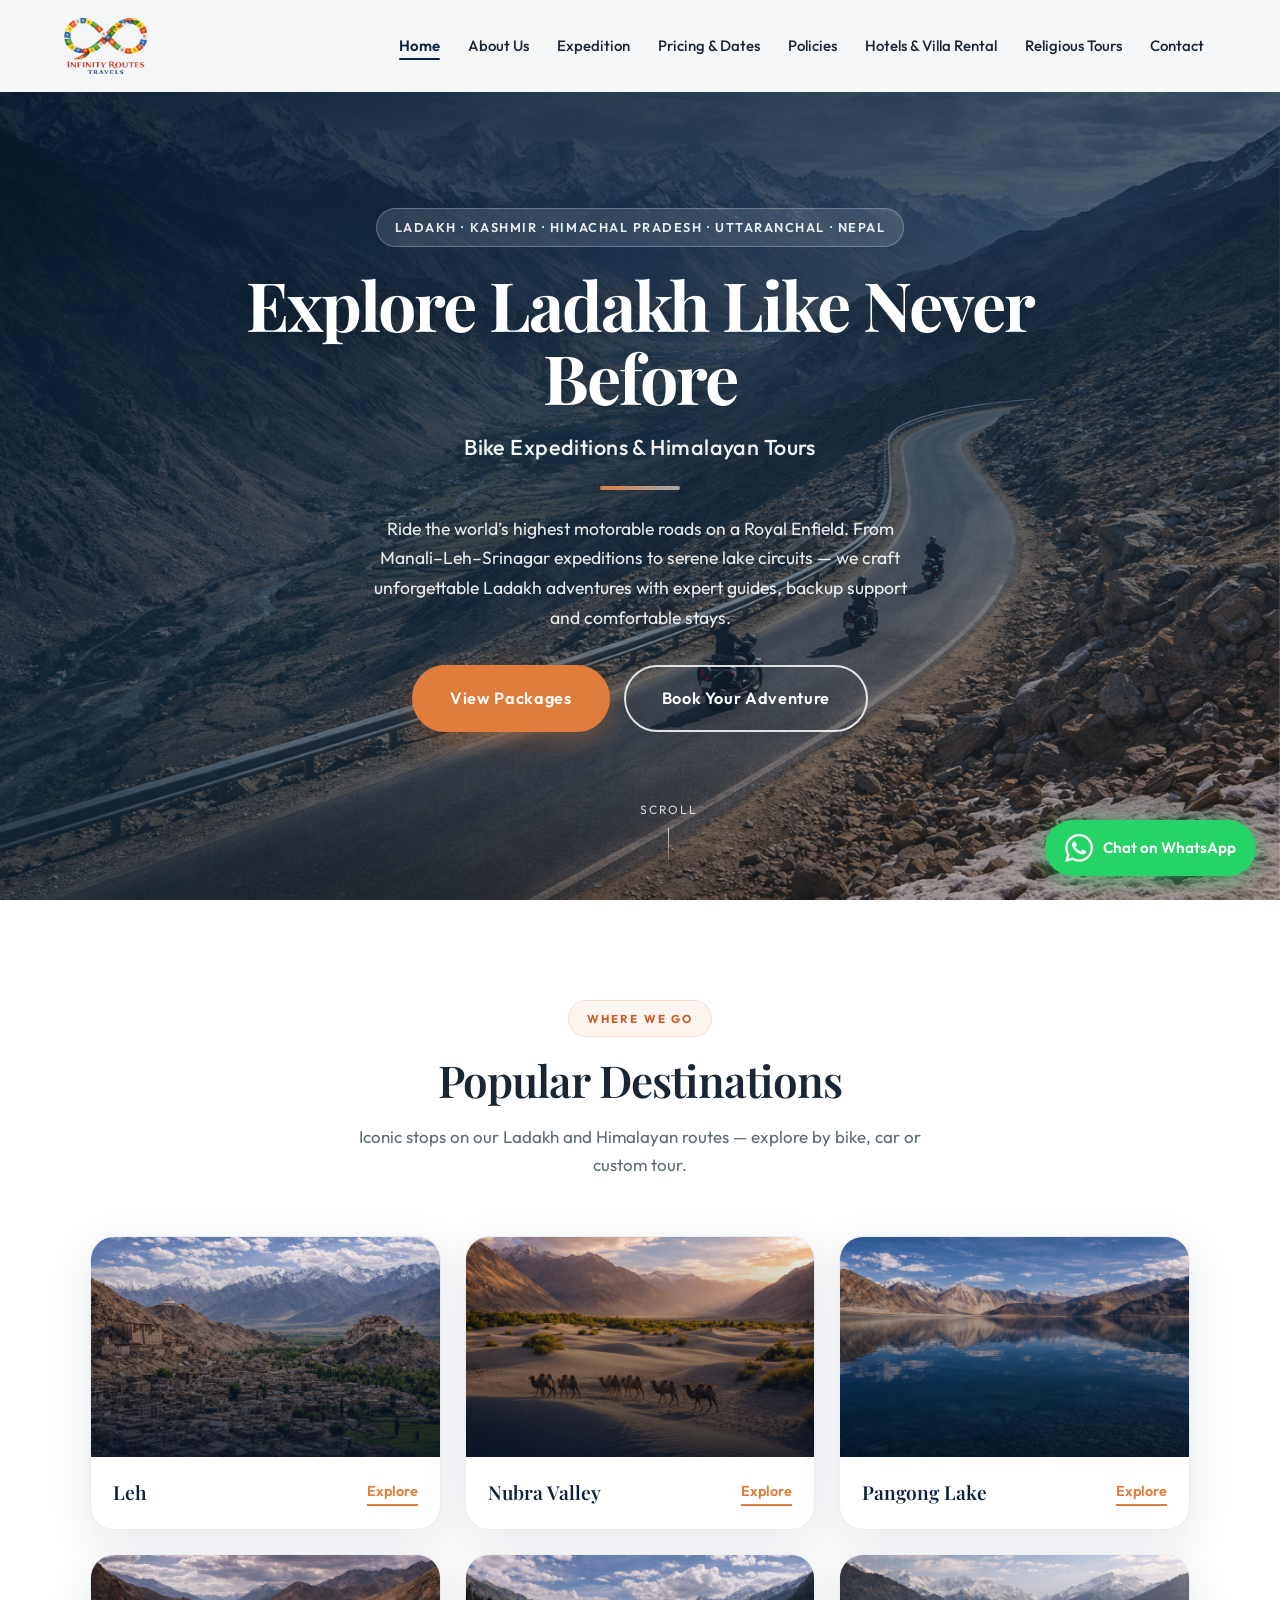
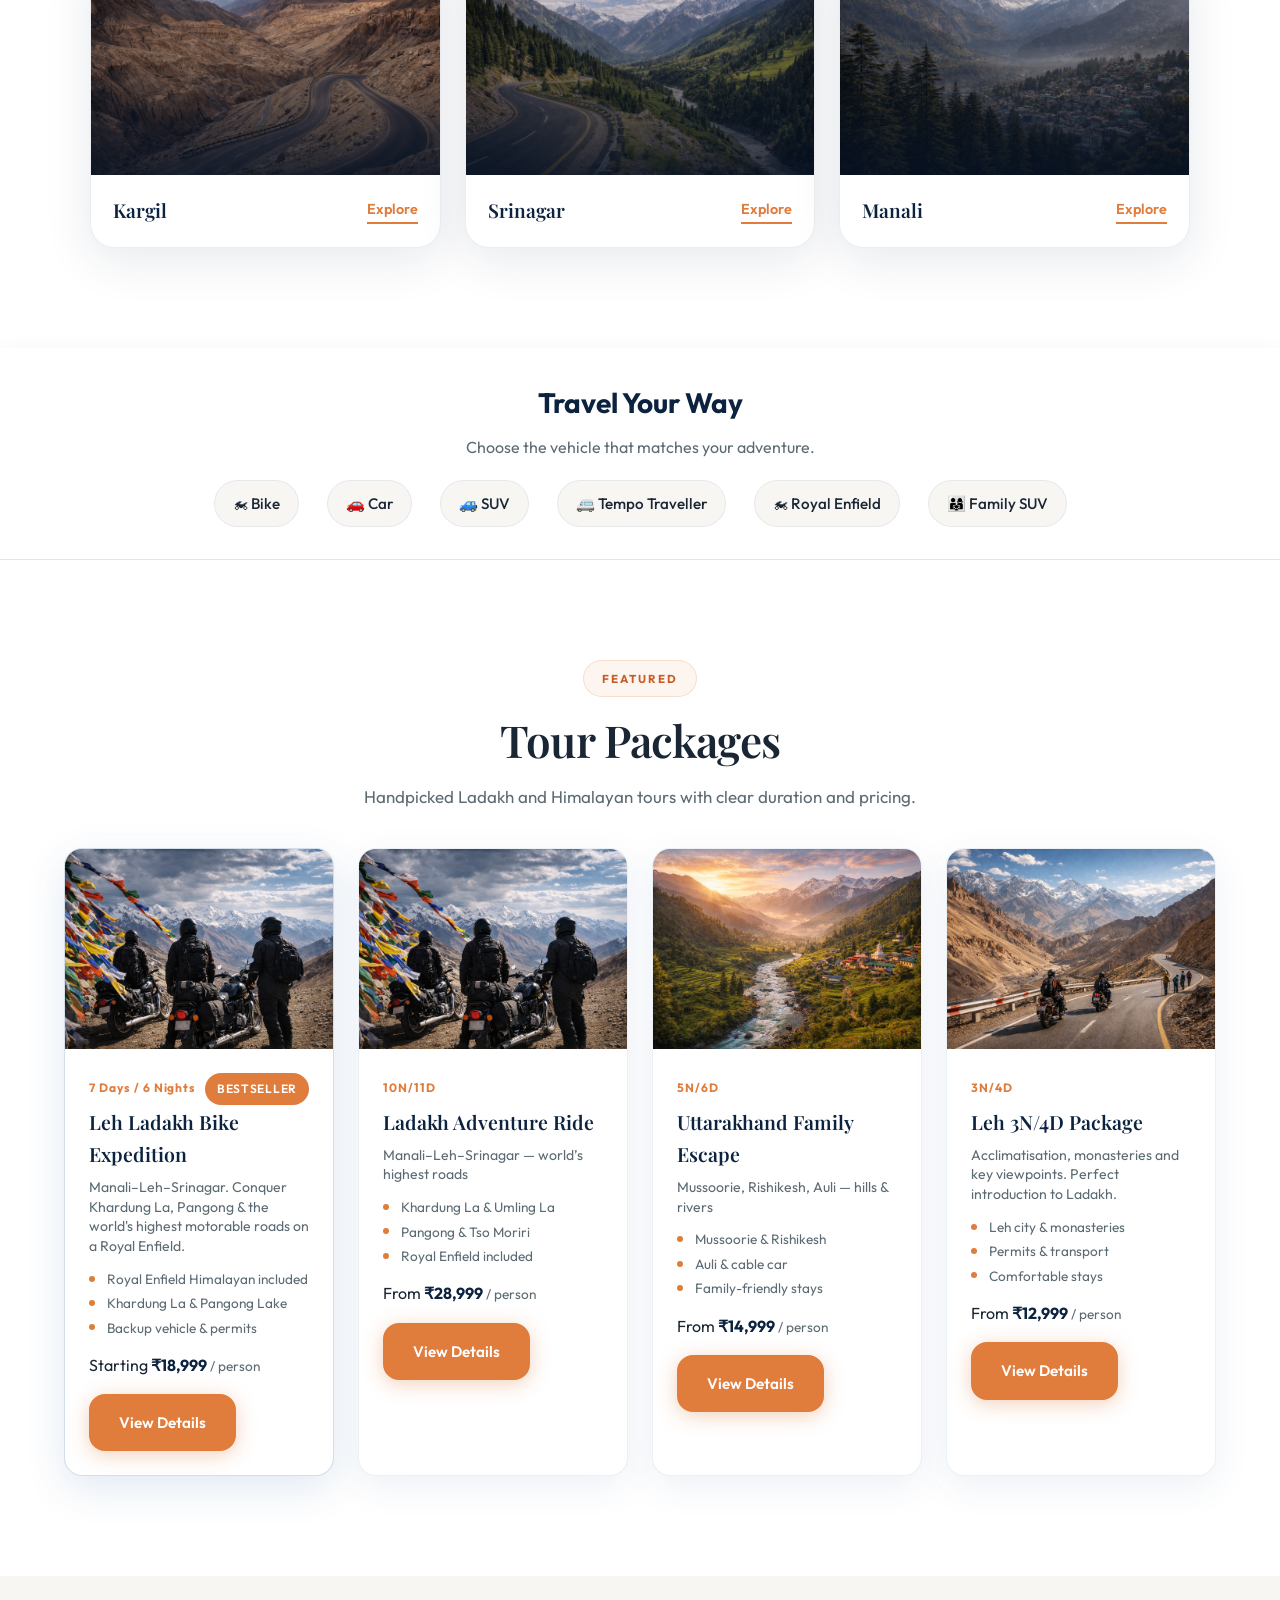
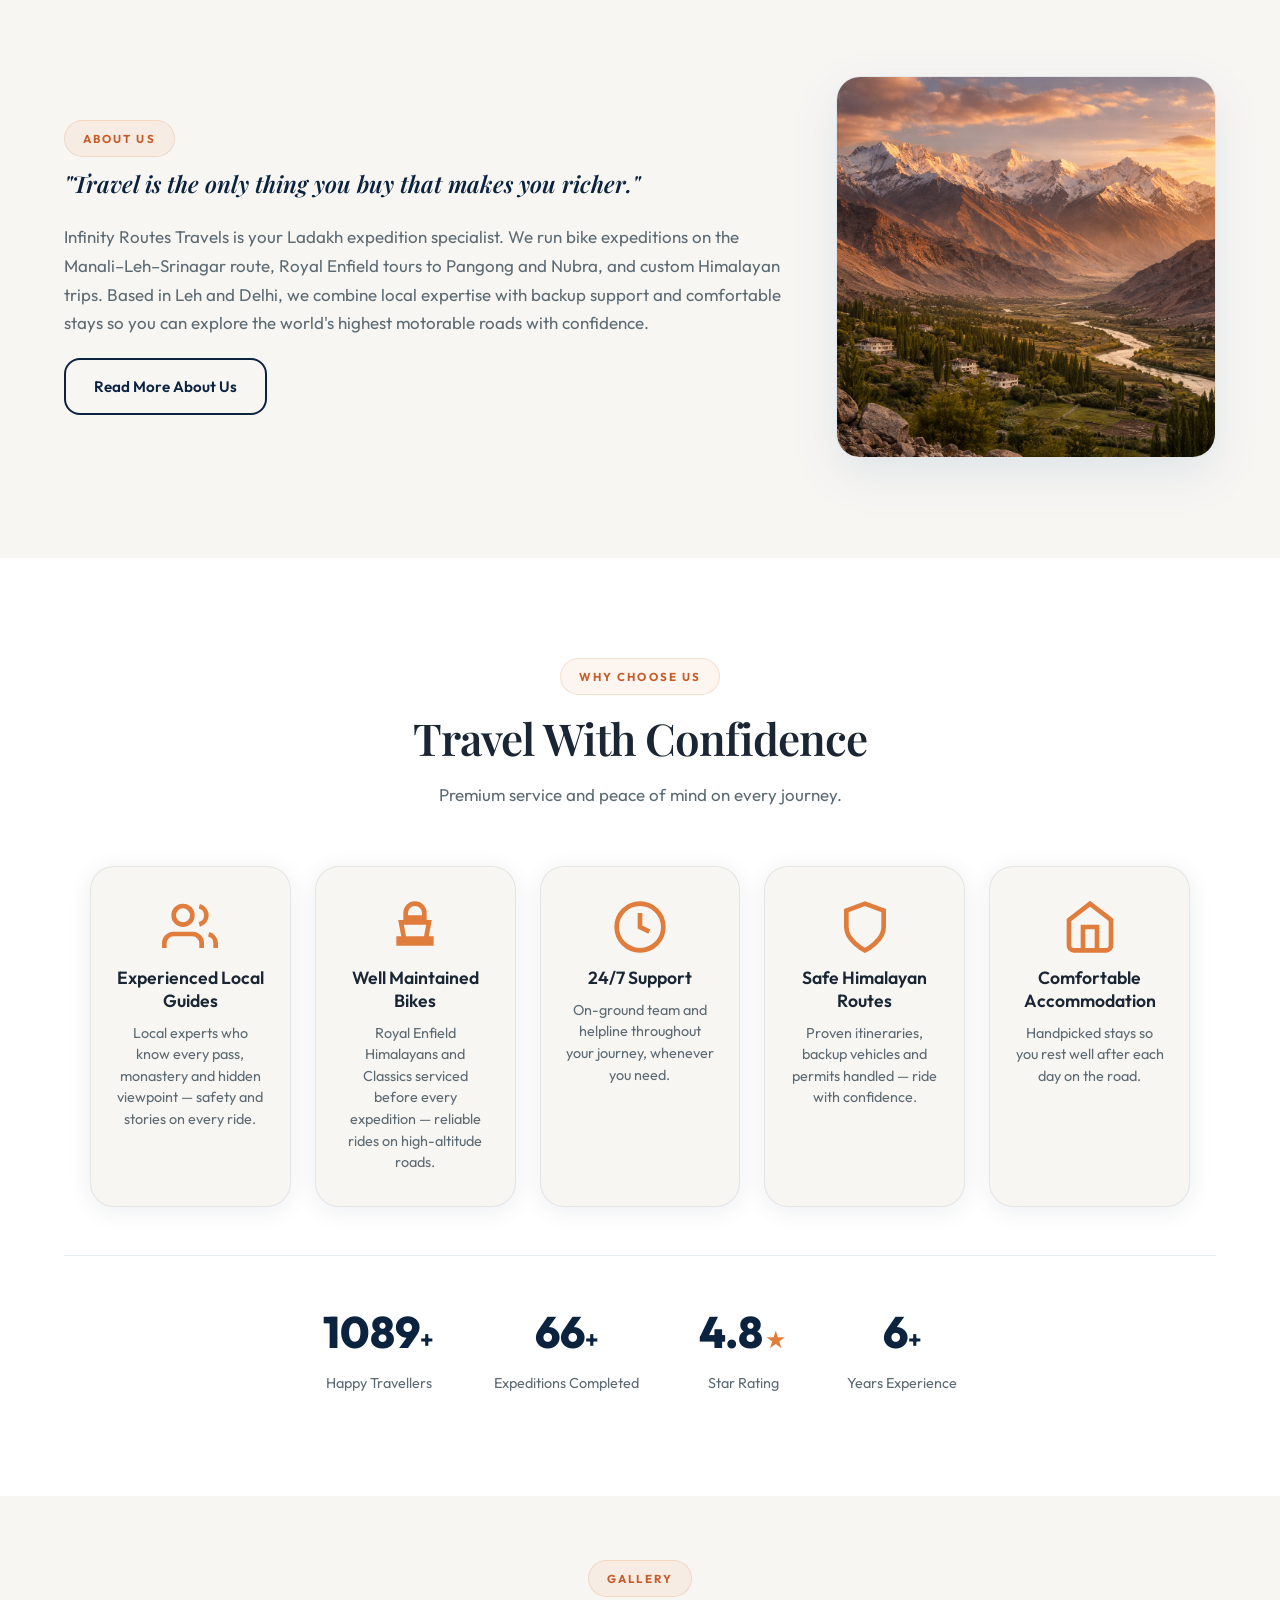
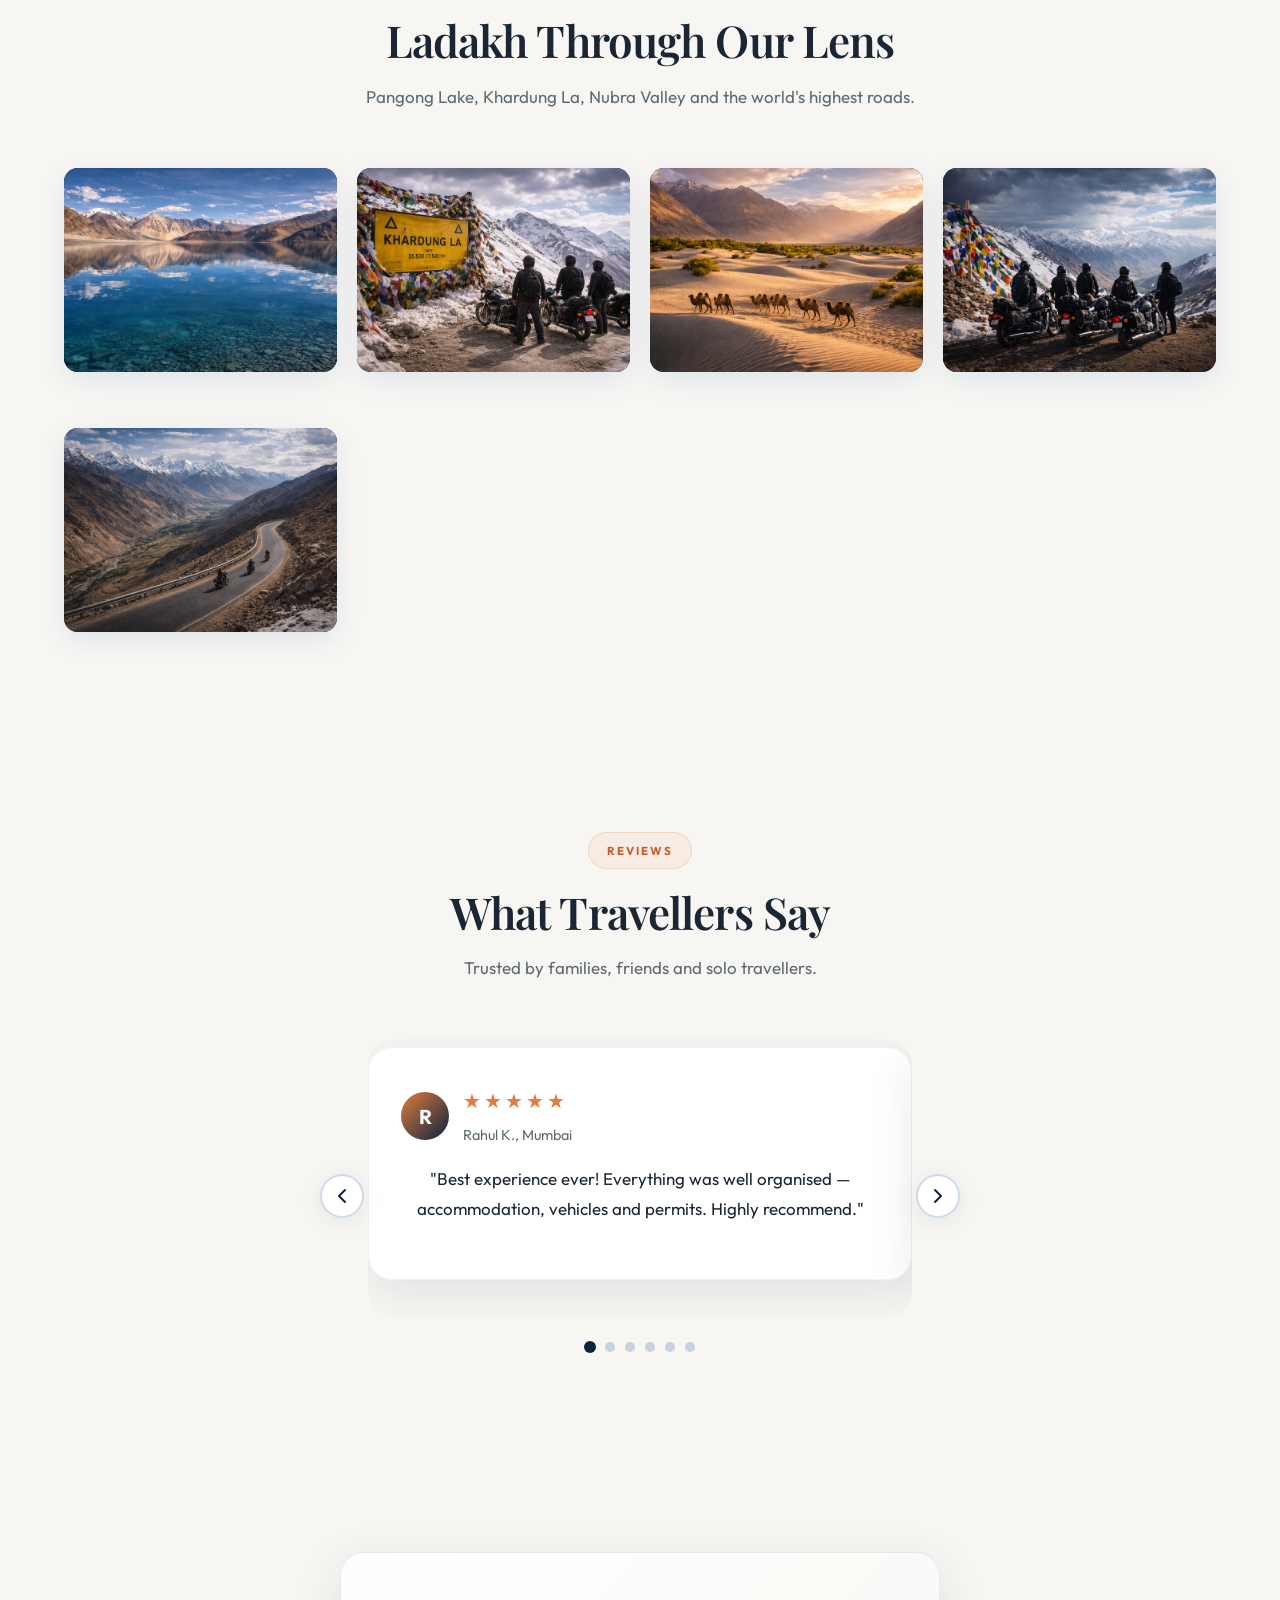
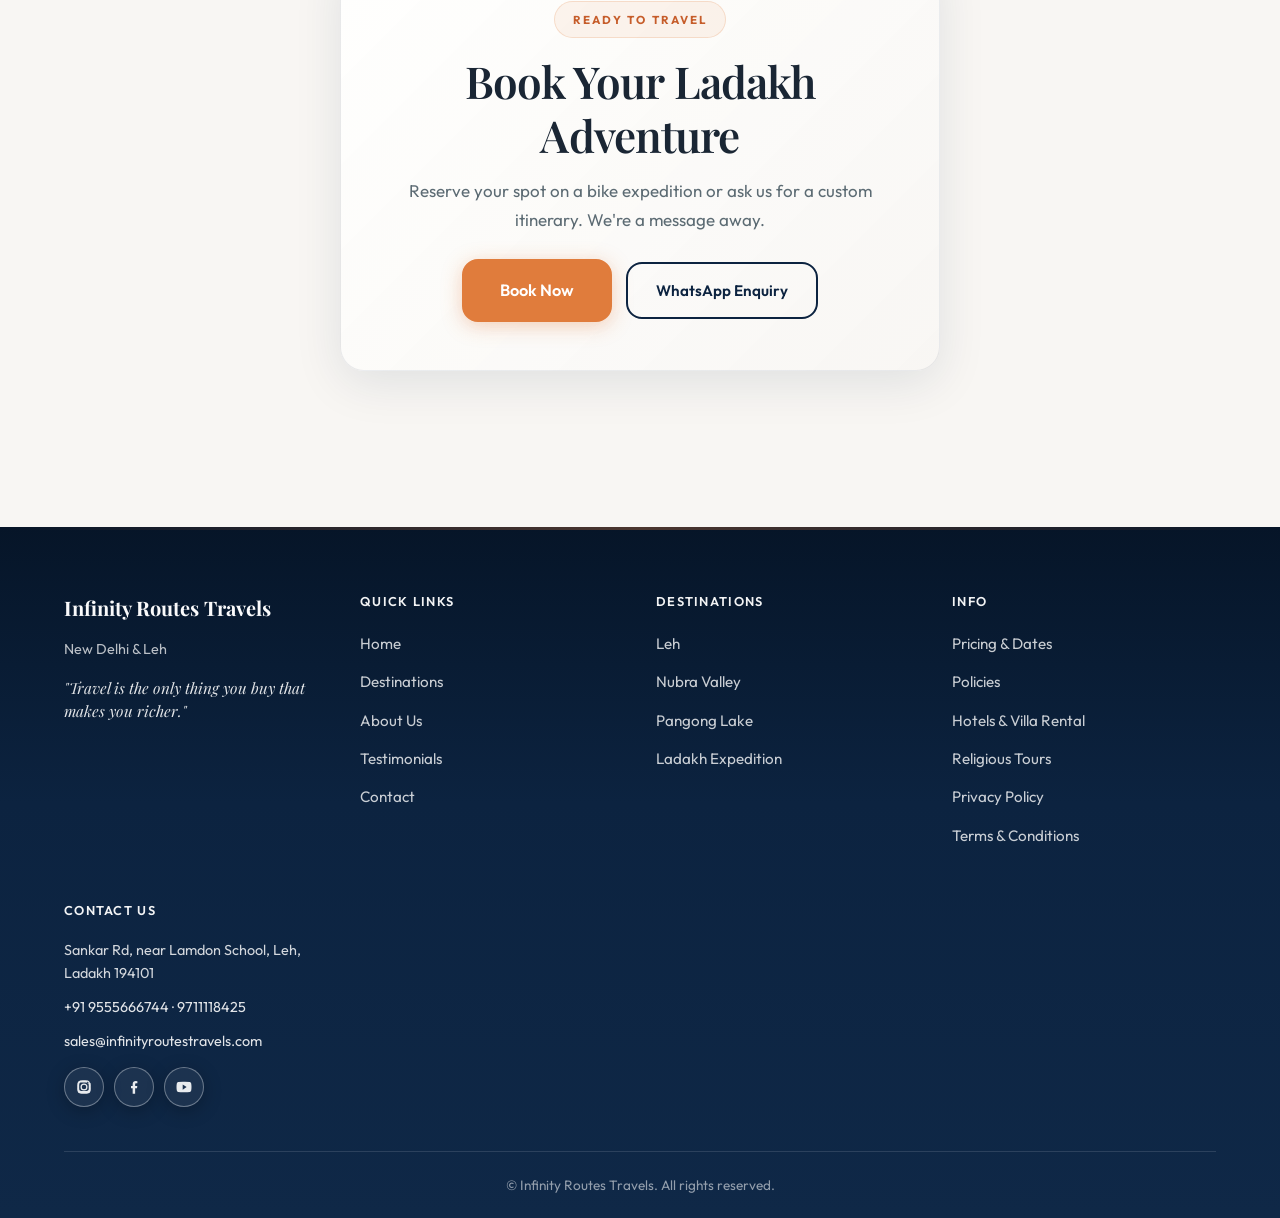
==== commit 92d24566: "commit" ====
--- a/index.html
+++ b/index.html
@@ -49,13 +49,13 @@
     </div>
     <div class="hero-fullwidth-inner container">
       <p class="hero-badge" data-aos="fade-down" data-aos-duration="700">Ladakh · Kashmir · Himachal Pradesh · Uttaranchal · Nepal</p>
-      <h1 class="hero-fullwidth-title" data-aos="fade-up" data-aos-duration="700" data-aos-delay="100">Explore the Himalayas Your Way</h1>
-      <p class="hero-fullwidth-subhead" data-aos="fade-up" data-aos-duration="700" data-aos-delay="200">Customized Bike, Car & Family Tour Packages</p>
+      <h1 class="hero-fullwidth-title" data-aos="fade-up" data-aos-duration="700" data-aos-delay="100">Explore Ladakh Like Never Before</h1>
+      <p class="hero-fullwidth-subhead" data-aos="fade-up" data-aos-duration="700" data-aos-delay="200">Bike Expeditions & Himalayan Tours</p>
       <div class="hero-accent-line" aria-hidden="true" data-aos="fade-up" data-aos-duration="700" data-aos-delay="250"></div>
-      <p class="hero-fullwidth-desc" data-aos="fade-up" data-aos-duration="700" data-aos-delay="300">Adventure lovers, families & road trip enthusiasts — we craft journeys by bike, car, SUV or tempo traveller across India’s most stunning landscapes.</p>
+      <p class="hero-fullwidth-desc" data-aos="fade-up" data-aos-duration="700" data-aos-delay="300">Ride the world’s highest motorable roads on a Royal Enfield. From Manali–Leh–Srinagar expeditions to serene lake circuits — we craft unforgettable Ladakh adventures with expert guides, backup support and comfortable stays.</p>
       <div class="hero-fullwidth-btns" data-aos="fade-up" data-aos-duration="700" data-aos-delay="400">
         <a href="#packages-preview" class="btn-hero-cta btn-hero-glow">View Packages</a>
-        <a href="contact.html" class="btn-hero-cta btn-hero-cta-outline">Plan My Trip</a>
+        <a href="contact.html" class="btn-hero-cta btn-hero-cta-outline">Book Your Adventure</a>
       </div>
     </div>
     <div class="hero-scroll" data-aos="fade-up" data-aos-duration="800" data-aos-delay="500" aria-hidden="true">
@@ -64,86 +64,75 @@
     </div>
   </section>
 
-  <!-- 2. Popular Destinations (3 large cinematic cards) -->
+  <!-- 2. Popular Destinations (6 image cards) -->
   <section id="destinations" class="section section-alt popular-destinations">
     <div class="container">
       <div class="section-header" data-aos="fade-up" data-aos-duration="600">
         <span class="section-tag">Where We Go</span>
-        <h2 class="section-title">Destinations</h2>
-        <p class="section-desc">Ladakh, Kashmir, Himachal Pradesh, Uttaranchal & Nepal. Explore by bike, car, SUV or tempo.</p>
-      </div>
-      <div class="popular-dest-grid popular-dest-grid-five">
-        <a href="contact.html?destination=ladakh" class="popular-dest-card popular-dest-card-large" data-aos="fade-up" data-aos-duration="600" data-aos-delay="0">
+        <h2 class="section-title">Popular Destinations</h2>
+        <p class="section-desc">Iconic stops on our Ladakh and Himalayan routes — explore by bike, car or custom tour.</p>
+      </div>
+      <div class="popular-dest-grid popular-dest-grid-six">
+        <a href="contact.html?place=leh" class="popular-dest-card popular-dest-card-medium" data-aos="fade-up" data-aos-duration="600" data-aos-delay="0">
           <div class="popular-dest-img">
-            <img src="assets/images Ladakh 2026/Pangong Lake.png" alt="Ladakh – Leh, Nubra, Pangong" />
+            <img src="assets/images Ladakh 2026/Leh.png" alt="Leh – monasteries and mountains" loading="lazy" />
             <div class="popular-dest-overlay"></div>
           </div>
           <div class="popular-dest-body">
-            <h3>Ladakh</h3>
-            <p>Leh, Nubra Valley, Pangong, Tso Moriri & the world's highest motorable roads.</p>
-            <span class="popular-dest-btn">Explore Now</span>
+            <h3>Leh</h3>
+            <span class="popular-dest-btn">Explore</span>
           </div>
         </a>
-        <a href="contact.html?destination=kashmir" class="popular-dest-card popular-dest-card-large" data-aos="fade-up" data-aos-duration="600" data-aos-delay="80">
+        <a href="contact.html?place=nubra-valley" class="popular-dest-card popular-dest-card-medium" data-aos="fade-up" data-aos-duration="600" data-aos-delay="60">
           <div class="popular-dest-img">
-            <img src="assets/images Ladakh 2026/Kashmir Destination Card.png" alt="Kashmir – Srinagar, Gulmarg" />
+            <img src="assets/images Ladakh 2026/Nubra Valley.png" alt="Nubra Valley – sand dunes and camels" loading="lazy" />
             <div class="popular-dest-overlay"></div>
           </div>
           <div class="popular-dest-body">
-            <h3>Kashmir</h3>
-            <p>Srinagar, Gulmarg, Pahalgam, Sonamarg. Dal Lake, houseboats & alpine valleys.</p>
-            <span class="popular-dest-btn">Explore Now</span>
+            <h3>Nubra Valley</h3>
+            <span class="popular-dest-btn">Explore</span>
           </div>
         </a>
-        <a href="contact.html?destination=himachal" class="popular-dest-card popular-dest-card-large" data-aos="fade-up" data-aos-duration="600" data-aos-delay="160">
+        <a href="contact.html?place=pangong" class="popular-dest-card popular-dest-card-medium" data-aos="fade-up" data-aos-duration="600" data-aos-delay="120">
           <div class="popular-dest-img">
-            <img src="assets/images Ladakh 2026/Strong Home Hero (Adventure Focused).png" alt="Himachal Pradesh – Manali, Shimla, Spiti" />
+            <img src="assets/images Ladakh 2026/Pangong Lake.png" alt="Pangong Lake – high-altitude blue waters" loading="lazy" />
             <div class="popular-dest-overlay"></div>
           </div>
           <div class="popular-dest-body">
-            <h3>Himachal Pradesh</h3>
-            <p>Manali, Shimla, Spiti, Dharamshala & Kinnaur. Apple valleys and high passes.</p>
-            <span class="popular-dest-btn">Explore Now</span>
+            <h3>Pangong Lake</h3>
+            <span class="popular-dest-btn">Explore</span>
           </div>
         </a>
-        <a href="contact.html?destination=uttaranchal" class="popular-dest-card popular-dest-card-large" data-aos="fade-up" data-aos-duration="600" data-aos-delay="240">
+        <a href="contact.html?place=kargil" class="popular-dest-card popular-dest-card-medium" data-aos="fade-up" data-aos-duration="600" data-aos-delay="180">
           <div class="popular-dest-img">
-            <img src="assets/images Ladakh 2026/Uttaranchal Destination Card.png" alt="Uttaranchal – Rishikesh, Char Dham" />
+            <img src="assets/images Ladakh 2026/Leh to Kargil.png" alt="Kargil – en route to Srinagar" loading="lazy" />
             <div class="popular-dest-overlay"></div>
           </div>
           <div class="popular-dest-body">
-            <h3>Uttaranchal</h3>
-            <p>Rishikesh, Mussoorie, Char Dham, Valley of Flowers & Auli. Hills and spirituality.</p>
-            <span class="popular-dest-btn">Explore Now</span>
+            <h3>Kargil</h3>
+            <span class="popular-dest-btn">Explore</span>
           </div>
         </a>
-        <a href="contact.html?destination=nepal" class="popular-dest-card popular-dest-card-large" data-aos="fade-up" data-aos-duration="600" data-aos-delay="320">
+        <a href="contact.html?place=srinagar" class="popular-dest-card popular-dest-card-medium" data-aos="fade-up" data-aos-duration="600" data-aos-delay="240">
           <div class="popular-dest-img">
-            <img src="assets/images Ladakh 2026/Nepal Destination Card.png" alt="Nepal – Himalayas & temples" />
+            <img src="assets/images Ladakh 2026/Kargil to Srinagar.png" alt="Srinagar – Dal Lake and valleys" loading="lazy" />
             <div class="popular-dest-overlay"></div>
           </div>
           <div class="popular-dest-body">
-            <h3>Nepal</h3>
-            <p>Kathmandu, Pokhara, mountain treks & heritage. Custom tours and group packages.</p>
-            <span class="popular-dest-btn">Explore Now</span>
+            <h3>Srinagar</h3>
+            <span class="popular-dest-btn">Explore</span>
           </div>
         </a>
-      </div>
-      <div class="section-header popular-places-header" data-aos="fade-up" data-aos-duration="600">
-        <h2 class="section-title">Popular Destinations</h2>
-        <p class="section-desc">Leh, Srinagar, Kargil, Nubra Valley, Pangong & more — book packages or custom trips.</p>
-      </div>
-      <div class="popular-places-bar" data-aos="fade-up" data-aos-duration="600">
-        <a href="contact.html?place=leh" class="popular-place-chip">Leh</a>
-        <a href="contact.html?place=srinagar" class="popular-place-chip">Srinagar</a>
-        <a href="contact.html?place=kargil" class="popular-place-chip">Kargil</a>
-        <a href="contact.html?place=nubra-valley" class="popular-place-chip">Nubra Valley</a>
-        <a href="contact.html?place=pangong" class="popular-place-chip">Pangong Lake</a>
-        <a href="contact.html?place=tso-moriri" class="popular-place-chip">Tso Moriri</a>
-        <a href="contact.html?place=manali" class="popular-place-chip">Manali</a>
-        <a href="contact.html?place=shimla" class="popular-place-chip">Shimla</a>
-        <a href="contact.html?place=rishikesh" class="popular-place-chip">Rishikesh</a>
-        <a href="contact.html?place=char-dham" class="popular-place-chip">Char Dham</a>
+        <a href="contact.html?place=manali" class="popular-dest-card popular-dest-card-medium" data-aos="fade-up" data-aos-duration="600" data-aos-delay="300">
+          <div class="popular-dest-img">
+            <img src="assets/images Ladakh 2026/Manali Arrival.png" alt="Manali – gateway to Leh" loading="lazy" />
+            <div class="popular-dest-overlay"></div>
+          </div>
+          <div class="popular-dest-body">
+            <h3>Manali</h3>
+            <span class="popular-dest-btn">Explore</span>
+          </div>
+        </a>
       </div>
     </div>
   </section>
@@ -170,22 +159,23 @@
       <div class="section-header" data-aos="fade-up" data-aos-duration="600">
         <span class="section-tag">Featured</span>
         <h2 class="section-title">Tour Packages</h2>
-        <p class="section-desc">Handpicked tours with clear duration and pricing.</p>
+        <p class="section-desc">Handpicked Ladakh and Himalayan tours with clear duration and pricing.</p>
       </div>
       <div class="packages-preview-grid">
-        <article class="package-preview-card" data-aos="fade-up" data-aos-duration="600" data-aos-delay="0">
-          <div class="package-preview-img"><img src="assets/images Ladakh 2026/Strong Home Hero (Adventure Focused).png" alt="Himachal Backpacker Tour" /></div>
+        <article class="package-preview-card package-preview-card-featured" data-aos="fade-up" data-aos-duration="600" data-aos-delay="0">
+          <div class="package-preview-img"><img src="assets/images Ladakh 2026/Expedition Intro (Close Emotional Shot).png" alt="Leh Ladakh Bike Expedition" loading="lazy" /></div>
           <div class="package-preview-body">
-            <span class="package-preview-duration">7N/8D</span>
-            <h3>Himachal Backpacker Tour</h3>
-            <p class="package-preview-meta">Manali, Kasol, Spiti — mountains & culture</p>
+            <span class="package-preview-badge">Bestseller</span>
+            <span class="package-preview-duration">7 Days / 6 Nights</span>
+            <h3>Leh Ladakh Bike Expedition</h3>
+            <p class="package-preview-meta">Manali–Leh–Srinagar. Conquer Khardung La, Pangong & the world's highest motorable roads on a Royal Enfield.</p>
             <ul class="package-preview-highlights">
-              <li>Manali & Rohtang</li>
-              <li>Kasol & Parvati Valley</li>
-              <li>Spiti Valley</li>
+              <li>Royal Enfield Himalayan included</li>
+              <li>Khardung La & Pangong Lake</li>
+              <li>Backup vehicle & permits</li>
             </ul>
-            <p class="package-preview-price">From <strong>₹19,999</strong> <span class="per-person">/ person</span></p>
-            <a href="contact.html" class="btn btn-primary btn-sm">Book Now</a>
+            <p class="package-preview-price">Starting <strong>₹18,999</strong> <span class="per-person">/ person</span></p>
+            <a href="expedition.html" class="btn btn-primary btn-sm">View Details</a>
           </div>
         </article>
         <article class="package-preview-card" data-aos="fade-up" data-aos-duration="600" data-aos-delay="80">
@@ -215,23 +205,22 @@
               <li>Family-friendly stays</li>
             </ul>
             <p class="package-preview-price">From <strong>₹14,999</strong> <span class="per-person">/ person</span></p>
-            <a href="contact.html" class="btn btn-primary btn-sm">Book Now</a>
+            <a href="contact.html" class="btn btn-primary btn-sm">View Details</a>
           </div>
         </article>
-        <article class="package-preview-card package-preview-card-featured" data-aos="fade-up" data-aos-duration="600" data-aos-delay="240">
-          <div class="package-preview-img"><img src="assets/images Ladakh 2026/Leh – Ladakh Package.png" alt="Leh Ladakh 3N/4D" /></div>
+        <article class="package-preview-card" data-aos="fade-up" data-aos-duration="600" data-aos-delay="240">
+          <div class="package-preview-img"><img src="assets/images Ladakh 2026/Leh – Ladakh Package.png" alt="Leh 3N/4D" loading="lazy" /></div>
           <div class="package-preview-body">
-            <span class="package-preview-badge">Popular</span>
             <span class="package-preview-duration">3N/4D</span>
             <h3>Leh 3N/4D Package</h3>
-            <p class="package-preview-meta">Acclimatization, monasteries & key viewpoints</p>
+            <p class="package-preview-meta">Acclimatisation, monasteries and key viewpoints. Perfect introduction to Ladakh.</p>
             <ul class="package-preview-highlights">
               <li>Leh city & monasteries</li>
               <li>Permits & transport</li>
               <li>Comfortable stays</li>
             </ul>
             <p class="package-preview-price">From <strong>₹12,999</strong> <span class="per-person">/ person</span></p>
-            <a href="contact.html" class="btn btn-primary btn-sm">Book Now</a>
+            <a href="contact.html" class="btn btn-primary btn-sm">View Details</a>
           </div>
         </article>
       </div>
@@ -246,7 +235,7 @@
         <div class="about-teaser-content">
           <span class="section-tag">About Us</span>
           <p class="about-quote">"Travel is the only thing you buy that makes you richer."</p>
-          <p class="section-desc">At Infinity Routes Travels, we believe travel transforms lives. Every journey is designed to inspire and reconnect you with the Himalayas.</p>
+          <p class="section-desc">Infinity Routes Travels is your Ladakh expedition specialist. We run bike expeditions on the Manali–Leh–Srinagar route, Royal Enfield tours to Pangong and Nubra, and custom Himalayan trips. Based in Leh and Delhi, we combine local expertise with backup support and comfortable stays so you can explore the world's highest motorable roads with confidence.</p>
           <a href="about.html" class="btn btn-outline">Read More About Us</a>
         </div>
         <div class="about-teaser-img">
@@ -264,41 +253,68 @@
         <h2 class="section-title">Travel With Confidence</h2>
         <p class="section-desc">Premium service and peace of mind on every journey.</p>
       </div>
-      <div class="why-cards-grid">
+      <div class="why-cards-grid why-cards-grid-five">
         <div class="why-card why-card-premium" data-aos="fade-up" data-aos-duration="600" data-aos-delay="0">
-          <span class="why-icon" aria-hidden="true"><svg width="28" height="28" viewBox="0 0 24 24" fill="none" stroke="currentColor" stroke-width="2"><path d="M12 2L2 7l10 5 10-5-10-5z"/><path d="M2 17l10 5 10-5"/></svg></span>
-          <h3>Custom Itinerary</h3>
-          <p>Trips tailored to your dates, pace and interests — bike, car, SUV or tempo.</p>
+          <span class="why-icon" aria-hidden="true"><svg width="28" height="28" viewBox="0 0 24 24" fill="none" stroke="currentColor" stroke-width="2"><path d="M17 21v-2a4 4 0 0 0-4-4H5a4 4 0 0 0-4 4v2"/><circle cx="9" cy="7" r="4"/><path d="M23 21v-2a4 4 0 0 0-3-3.87"/><path d="M16 3.13a4 4 0 0 1 0 7.75"/></svg></span>
+          <h3>Experienced Local Guides</h3>
+          <p>Local experts who know every pass, monastery and hidden viewpoint — safety and stories on every ride.</p>
         </div>
         <div class="why-card why-card-premium" data-aos="fade-up" data-aos-duration="600" data-aos-delay="80">
+          <span class="why-icon" aria-hidden="true"><svg width="28" height="28" viewBox="0 0 24 24" fill="none" stroke="currentColor" stroke-width="2"><path d="M5 17h14v2H5z"/><path d="M12 2a4 4 0 0 1 4 4v2H8V6a4 4 0 0 1 4-4z"/><path d="M6 10h12l-1.5 8H7.5L6 10z"/></svg></span>
+          <h3>Well Maintained Bikes</h3>
+          <p>Royal Enfield Himalayans and Classics serviced before every expedition — reliable rides on high-altitude roads.</p>
+        </div>
+        <div class="why-card why-card-premium" data-aos="fade-up" data-aos-duration="600" data-aos-delay="160">
           <span class="why-icon" aria-hidden="true"><svg width="28" height="28" viewBox="0 0 24 24" fill="none" stroke="currentColor" stroke-width="2"><circle cx="12" cy="12" r="10"/><path d="M12 6v6l4 2"/></svg></span>
           <h3>24/7 Support</h3>
           <p>On-ground team and helpline throughout your journey, whenever you need.</p>
         </div>
-        <div class="why-card why-card-premium" data-aos="fade-up" data-aos-duration="600" data-aos-delay="160">
-          <span class="why-icon" aria-hidden="true"><svg width="28" height="28" viewBox="0 0 24 24" fill="none" stroke="currentColor" stroke-width="2"><path d="M17 21v-2a4 4 0 0 0-4-4H5a4 4 0 0 0-4 4v2"/><circle cx="9" cy="7" r="4"/><path d="M23 21v-2a4 4 0 0 0-3-3.87"/><path d="M16 3.13a4 4 0 0 1 0 7.75"/></svg></span>
-          <h3>Experienced Tour Leaders</h3>
-          <p>Local experts for Ladakh, Kashmir, Himachal, Uttaranchal & Nepal — safety and stories.</p>
-        </div>
         <div class="why-card why-card-premium" data-aos="fade-up" data-aos-duration="600" data-aos-delay="240">
-          <span class="why-icon" aria-hidden="true"><svg width="28" height="28" viewBox="0 0 24 24" fill="none" stroke="currentColor" stroke-width="2"><path d="M12 2v20M17 5H9.5a3.5 3.5 0 0 0 0 7h5a3.5 3.5 0 0 1 0 7H6"/></svg></span>
-          <h3>Best Price Guarantee</h3>
-          <p>Transparent pricing, no hidden charges — best value for your adventure.</p>
+          <span class="why-icon" aria-hidden="true"><svg width="28" height="28" viewBox="0 0 24 24" fill="none" stroke="currentColor" stroke-width="2"><path d="M12 22s8-4 8-10V5l-8-3-8 3v7c0 6 8 10 8 10z"/></svg></span>
+          <h3>Safe Himalayan Routes</h3>
+          <p>Proven itineraries, backup vehicles and permits handled — ride with confidence.</p>
+        </div>
+        <div class="why-card why-card-premium" data-aos="fade-up" data-aos-duration="600" data-aos-delay="320">
+          <span class="why-icon" aria-hidden="true"><svg width="28" height="28" viewBox="0 0 24 24" fill="none" stroke="currentColor" stroke-width="2"><path d="M3 9l9-7 9 7v11a2 2 0 0 1-2 2H5a2 2 0 0 1-2-2z"/><path d="M9 22V12h6v10"/></svg></span>
+          <h3>Comfortable Accommodation</h3>
+          <p>Handpicked stays so you rest well after each day on the road.</p>
         </div>
       </div>
       <div class="why-stats" data-aos="fade-up" data-aos-duration="700">
         <div class="why-stat-item">
-          <span class="why-stat-num" data-count="2500">0</span><span class="why-stat-plus">+</span>
-          <span class="why-stat-label">Happy Travelers</span>
+          <span class="why-stat-num" data-count="2000">0</span><span class="why-stat-plus">+</span>
+          <span class="why-stat-label">Happy Travellers</span>
         </div>
         <div class="why-stat-item">
-          <span class="why-stat-num" data-count="8">0</span><span class="why-stat-plus">+</span>
+          <span class="why-stat-num" data-count="150">0</span><span class="why-stat-plus">+</span>
+          <span class="why-stat-label">Expeditions Completed</span>
+        </div>
+        <div class="why-stat-item why-stat-star">
+          <span class="why-stat-num">4.8</span><span class="why-stat-star-icon" aria-hidden="true">★</span>
+          <span class="why-stat-label">Star Rating</span>
+        </div>
+        <div class="why-stat-item">
+          <span class="why-stat-num" data-count="6">0</span><span class="why-stat-plus">+</span>
           <span class="why-stat-label">Years Experience</span>
         </div>
-        <div class="why-stat-item">
-          <span class="why-stat-num" data-count="350">0</span><span class="why-stat-plus">+</span>
-          <span class="why-stat-label">Tours Completed</span>
-        </div>
+      </div>
+    </div>
+  </section>
+
+  <!-- Gallery -->
+  <section id="gallery" class="section gallery-section">
+    <div class="container">
+      <div class="section-header" data-aos="fade-up" data-aos-duration="600">
+        <span class="section-tag">Gallery</span>
+        <h2 class="section-title">Ladakh Through Our Lens</h2>
+        <p class="section-desc">Pangong Lake, Khardung La, Nubra Valley and the world's highest roads.</p>
+      </div>
+      <div class="gallery-grid" data-aos="fade-up" data-aos-duration="600">
+        <div class="gallery-item"><img src="assets/images Ladakh 2026/Pangong Lake.png" alt="Pangong Lake, Ladakh" loading="lazy" /></div>
+        <div class="gallery-item"><img src="assets/images Ladakh 2026/Leh to Nubra (Khardung La).png" alt="Khardung La pass" loading="lazy" /></div>
+        <div class="gallery-item"><img src="assets/images Ladakh 2026/Nubra Valley.png" alt="Nubra Valley dunes" loading="lazy" /></div>
+        <div class="gallery-item"><img src="assets/images Ladakh 2026/EXPEDITION INTRO IMAGE (Bikes focus).png" alt="Ladakh bike expedition" loading="lazy" /></div>
+        <div class="gallery-item"><img src="assets/images Ladakh 2026/Strong Home Hero (Adventure Focused).png" alt="Himalayan landscapes" loading="lazy" /></div>
       </div>
     </div>
   </section>
@@ -316,44 +332,74 @@
           <div class="testimonials-track">
             <div class="testimonial-slide">
               <blockquote class="testimonial-card">
-                <div class="testimonial-stars" aria-hidden="true">★★★★★</div>
+                <div class="testimonial-head">
+                  <div class="testimonial-avatar" aria-hidden="true">R</div>
+                  <div>
+                    <div class="testimonial-stars" aria-hidden="true">★★★★★</div>
+                    <cite class="testimonial-author">Rahul K., Mumbai</cite>
+                  </div>
+                </div>
                 <p class="testimonial-text">"Best experience ever! Everything was well organised — accommodation, vehicles and permits. Highly recommend."</p>
-                <cite class="testimonial-author">— Family trip, Ladakh</cite>
               </blockquote>
             </div>
             <div class="testimonial-slide">
               <blockquote class="testimonial-card">
-                <div class="testimonial-stars" aria-hidden="true">★★★★★</div>
+                <div class="testimonial-head">
+                  <div class="testimonial-avatar" aria-hidden="true">P</div>
+                  <div>
+                    <div class="testimonial-stars" aria-hidden="true">★★★★★</div>
+                    <cite class="testimonial-author">Priya S., Bangalore</cite>
+                  </div>
+                </div>
                 <p class="testimonial-text">"Did the bike expedition with friends. Safe, professional and the routes were incredible. Will book again for Himachal."</p>
-                <cite class="testimonial-author">— Bike tour, 2025</cite>
               </blockquote>
             </div>
             <div class="testimonial-slide">
               <blockquote class="testimonial-card">
-                <div class="testimonial-stars" aria-hidden="true">★★★★★</div>
+                <div class="testimonial-head">
+                  <div class="testimonial-avatar" aria-hidden="true">A</div>
+                  <div>
+                    <div class="testimonial-stars" aria-hidden="true">★★★★★</div>
+                    <cite class="testimonial-author">Anil M., Delhi</cite>
+                  </div>
+                </div>
                 <p class="testimonial-text">"Customised our Uttarakhand trip with a tempo. Driver and guide were excellent. Infinity Routes made it stress-free."</p>
-                <cite class="testimonial-author">— Group tour, Uttarakhand</cite>
               </blockquote>
             </div>
             <div class="testimonial-slide">
               <blockquote class="testimonial-card">
-                <div class="testimonial-stars" aria-hidden="true">★★★★★</div>
+                <div class="testimonial-head">
+                  <div class="testimonial-avatar" aria-hidden="true">K</div>
+                  <div>
+                    <div class="testimonial-stars" aria-hidden="true">★★★★★</div>
+                    <cite class="testimonial-author">Kavita R., Pune</cite>
+                  </div>
+                </div>
                 <p class="testimonial-text">"Srinagar and Gulmarg with Infinity Routes was flawless. Houseboat stay and cable car — everything on point. Will return for Ladakh."</p>
-                <cite class="testimonial-author">— Kashmir trip, 2025</cite>
               </blockquote>
             </div>
             <div class="testimonial-slide">
               <blockquote class="testimonial-card">
-                <div class="testimonial-stars" aria-hidden="true">★★★★★</div>
+                <div class="testimonial-head">
+                  <div class="testimonial-avatar" aria-hidden="true">V</div>
+                  <div>
+                    <div class="testimonial-stars" aria-hidden="true">★★★★★</div>
+                    <cite class="testimonial-author">Vikram J., Chennai</cite>
+                  </div>
+                </div>
                 <p class="testimonial-text">"Nubra Valley and Pangong in one trip. The team handled high passes and permits smoothly. Best adventure we've had."</p>
-                <cite class="testimonial-author">— Ladakh bike tour</cite>
               </blockquote>
             </div>
             <div class="testimonial-slide">
               <blockquote class="testimonial-card">
-                <div class="testimonial-stars" aria-hidden="true">★★★★★</div>
+                <div class="testimonial-head">
+                  <div class="testimonial-avatar" aria-hidden="true">S</div>
+                  <div>
+                    <div class="testimonial-stars" aria-hidden="true">★★★★★</div>
+                    <cite class="testimonial-author">Sneha T., Hyderabad</cite>
+                  </div>
+                </div>
                 <p class="testimonial-text">"Reliable, friendly and professional. From Manali to Leh and back — no hiccups. Strongly recommend for first-time Ladakh travellers."</p>
-                <cite class="testimonial-author">— Manali–Leh, 2025</cite>
               </blockquote>
             </div>
           </div>
@@ -381,10 +427,11 @@
     <div class="container">
       <div class="section-header" data-aos="fade-up" data-aos-duration="600">
         <span class="section-tag">Ready to Travel</span>
-        <h2 class="section-title">Plan Your Himalayan Trip</h2>
-        <p class="section-desc">Ladakh, Kashmir, Himachal, Uttaranchal & Nepal — custom packages. Bike, car, SUV or tempo.</p>
-        <div class="section-cta-btns">
-          <a href="contact.html" class="btn btn-primary">Customize Your Trip</a>
+        <h2 class="section-title">Book Your Ladakh Adventure</h2>
+        <p class="section-desc">Reserve your spot on a bike expedition or ask us for a custom itinerary. We're a message away.</p>
+        <div class="section-cta-btns cta-btns-flex">
+          <a href="contact.html" class="btn btn-primary">Book Now</a>
+          <a href="https://wa.me/919555666744?text=Hi%2C%20I%20would%20like%20to%20enquire%20about%20Ladakh%20expedition%20packages." target="_blank" rel="noopener" class="btn btn-outline btn-whatsapp">WhatsApp Enquiry</a>
         </div>
       </div>
     </div>
@@ -410,13 +457,23 @@
           </ul>
         </div>
         <div class="footer-links">
+          <h4>Destinations</h4>
+          <ul>
+            <li><a href="contact.html?place=Leh">Leh</a></li>
+            <li><a href="contact.html?place=Nubra">Nubra Valley</a></li>
+            <li><a href="contact.html?place=Pangong">Pangong Lake</a></li>
+            <li><a href="expedition.html">Ladakh Expedition</a></li>
+          </ul>
+        </div>
+        <div class="footer-links">
           <h4>Info</h4>
           <ul>
-            <li><a href="expedition.html">Ladakh Expedition</a></li>
-            <li><a href="pricing-dates.html">Pricing & Dates</a></li>
+            <li><a href="pricing-dates.html">Pricing &amp; Dates</a></li>
             <li><a href="policies.html">Policies</a></li>
             <li><a href="hotels-villa-rental.html">Hotels &amp; Villa Rental</a></li>
             <li><a href="religious-tours.html">Religious Tours</a></li>
+            <li><a href="privacy-policy.html">Privacy Policy</a></li>
+            <li><a href="terms-and-conditions.html">Terms &amp; Conditions</a></li>
           </ul>
         </div>
         <div class="footer-contact">
@@ -473,7 +530,8 @@
         if (rect.top < window.innerHeight * 0.85) {
           statsDone = true;
           statNums.forEach(function(el) {
-            var target = parseInt(el.getAttribute('data-count'), 10) || 0;
+            var target = parseInt(el.getAttribute('data-count'), 10);
+            if (isNaN(target)) return; /* e.g. 4.8 Star Rating */
             var step = Math.max(1, Math.floor(target / 60));
             var current = 0;
             var t = setInterval(function() {
--- a/styles.css
+++ b/styles.css
@@ -472,6 +472,27 @@
 .testimonial-card:hover {
   box-shadow: var(--shadow-hover);
 }
+.testimonial-head {
+  display: flex;
+  align-items: center;
+  gap: 14px;
+  margin-bottom: 16px;
+  text-align: left;
+}
+.testimonial-avatar {
+  width: 48px;
+  height: 48px;
+  border-radius: 50%;
+  background: linear-gradient(135deg, var(--color-sunset), var(--color-sky));
+  color: var(--color-white);
+  font-size: 1.25rem;
+  font-weight: 700;
+  display: flex;
+  align-items: center;
+  justify-content: center;
+  flex-shrink: 0;
+}
+.testimonial-head .testimonial-stars { margin-bottom: 4px; }
 .testimonial-stars {
   color: var(--color-sunset);
   font-size: 1.25rem;
@@ -697,11 +718,45 @@
     gap: 24px;
   }
 }
+.popular-dest-grid-six {
+  grid-template-columns: repeat(3, 1fr);
+  gap: 24px;
+  max-width: 1100px;
+  margin: 0 auto;
+}
+.popular-dest-card-medium .popular-dest-img {
+  height: 220px;
+  position: relative;
+}
+.popular-dest-card-medium .popular-dest-body {
+  padding: 20px 22px;
+  display: flex;
+  align-items: center;
+  justify-content: space-between;
+  flex-wrap: wrap;
+  gap: 10px;
+}
+.popular-dest-card-medium .popular-dest-body h3 {
+  margin: 0;
+  font-size: 1.2rem;
+}
+.popular-dest-card-medium .popular-dest-body p {
+  display: none;
+}
 @media (max-width: 900px) {
+  .popular-dest-grid-six {
+    grid-template-columns: repeat(2, 1fr);
+    gap: 20px;
+  }
   .popular-dest-grid-three,
   .popular-dest-grid-five {
     grid-template-columns: 1fr;
     gap: 24px;
+  }
+}
+@media (max-width: 600px) {
+  .popular-dest-grid-six {
+    grid-template-columns: 1fr;
   }
 }
 .popular-dest-card {
@@ -953,6 +1008,44 @@
   color: var(--color-text-muted);
   margin-top: 4px;
 }
+.why-stat-star .why-stat-num { margin-right: 2px; }
+.why-stat-star-icon {
+  color: var(--color-sunset);
+  font-size: 1.5rem;
+  display: inline;
+}
+
+/* 5-card grid for Why Choose Us */
+.why-cards-grid-five {
+  grid-template-columns: repeat(auto-fit, minmax(180px, 1fr));
+}
+
+/* ========== Gallery ========== */
+.gallery-section { padding: 64px 0; }
+.gallery-grid {
+  display: grid;
+  grid-template-columns: repeat(auto-fit, minmax(260px, 1fr));
+  gap: 20px;
+  margin-top: 32px;
+}
+.gallery-item {
+  border-radius: var(--radius-lg);
+  overflow: hidden;
+  box-shadow: var(--shadow-soft);
+  aspect-ratio: 4/3;
+  background: var(--color-sky);
+}
+.gallery-item img {
+  width: 100%;
+  height: 100%;
+  object-fit: cover;
+  transition: transform var(--transition);
+}
+.gallery-item:hover img { transform: scale(1.05); }
+
+/* CTA buttons row */
+.cta-btns-flex { flex-direction: row; align-items: center; }
+.btn-whatsapp { display: inline-flex; align-items: center; gap: 8px; }
 
 /* ========== Newsletter ========== */
 .newsletter-section {
@@ -2134,12 +2227,38 @@
 .policies-page .container { max-width: 880px; margin: 0 auto; }
 .policies-intro {
   font-size: 1.05rem;
-  line-height: 1.7;
+  line-height: 1.6;
   color: var(--color-text-muted);
-  margin-bottom: 48px;
+  margin-bottom: 24px;
   text-align: center;
   padding: 0 16px;
 }
+.policies-nav {
+  display: flex;
+  flex-wrap: wrap;
+  justify-content: center;
+  gap: 10px 20px;
+  margin-bottom: 40px;
+  padding: 16px 20px;
+  background: rgba(14, 76, 146, 0.04);
+  border-radius: var(--radius-md);
+  border: 1px solid rgba(14, 76, 146, 0.08);
+}
+.policies-nav a {
+  font-size: 0.9rem;
+  font-weight: 500;
+  color: var(--color-sky);
+  text-decoration: none;
+  padding: 6px 12px;
+  border-radius: 100px;
+  transition: background var(--transition), color var(--transition);
+}
+.policies-nav a:hover {
+  background: rgba(14, 76, 146, 0.1);
+  color: var(--color-sky);
+}
+.policy-list-tight { margin: 0; }
+.policy-list-tight li { margin-bottom: 10px; }
 .policy-cards {
   display: grid;
   gap: 28px;
@@ -2151,6 +2270,7 @@
   border: 1px solid rgba(12, 35, 64, 0.08);
   box-shadow: var(--shadow-soft);
   transition: box-shadow var(--transition), border-color var(--transition);
+  scroll-margin-top: 100px;
 }
 .policy-card:hover {
   box-shadow: var(--shadow-card);
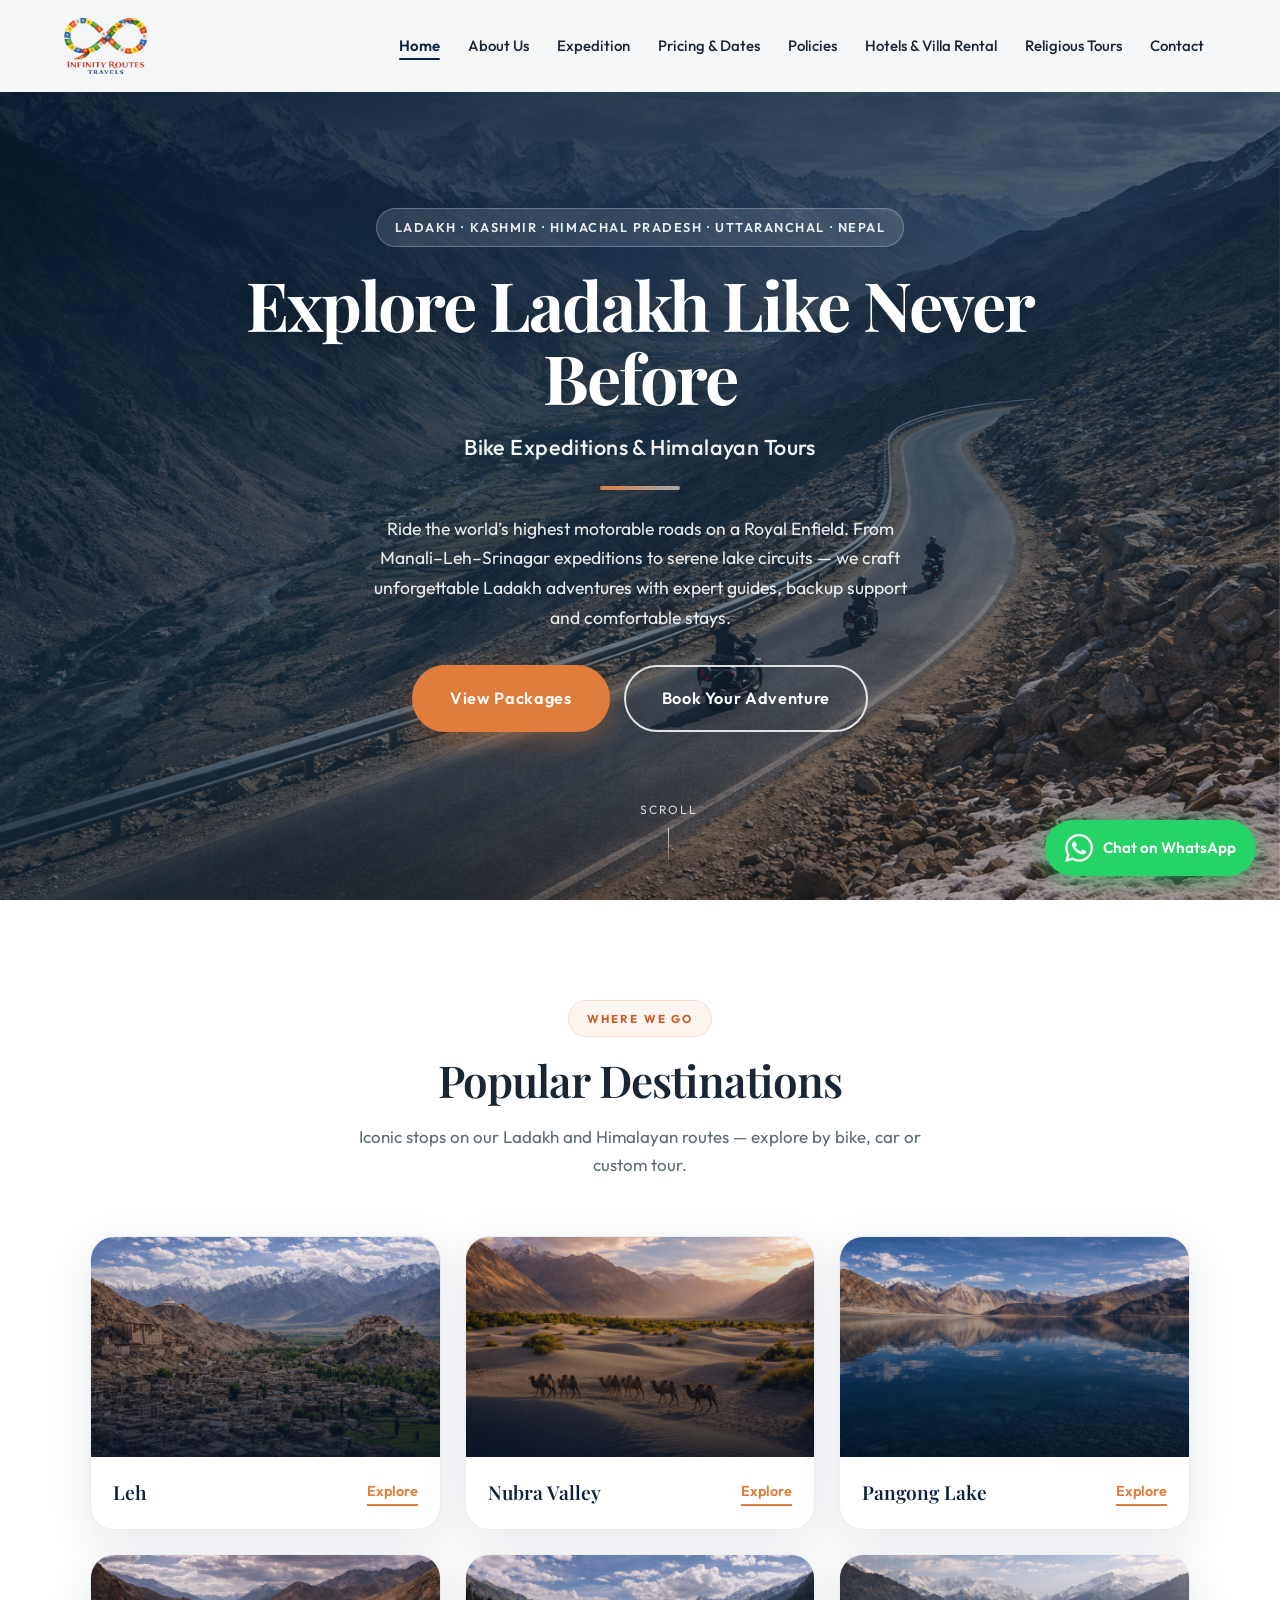
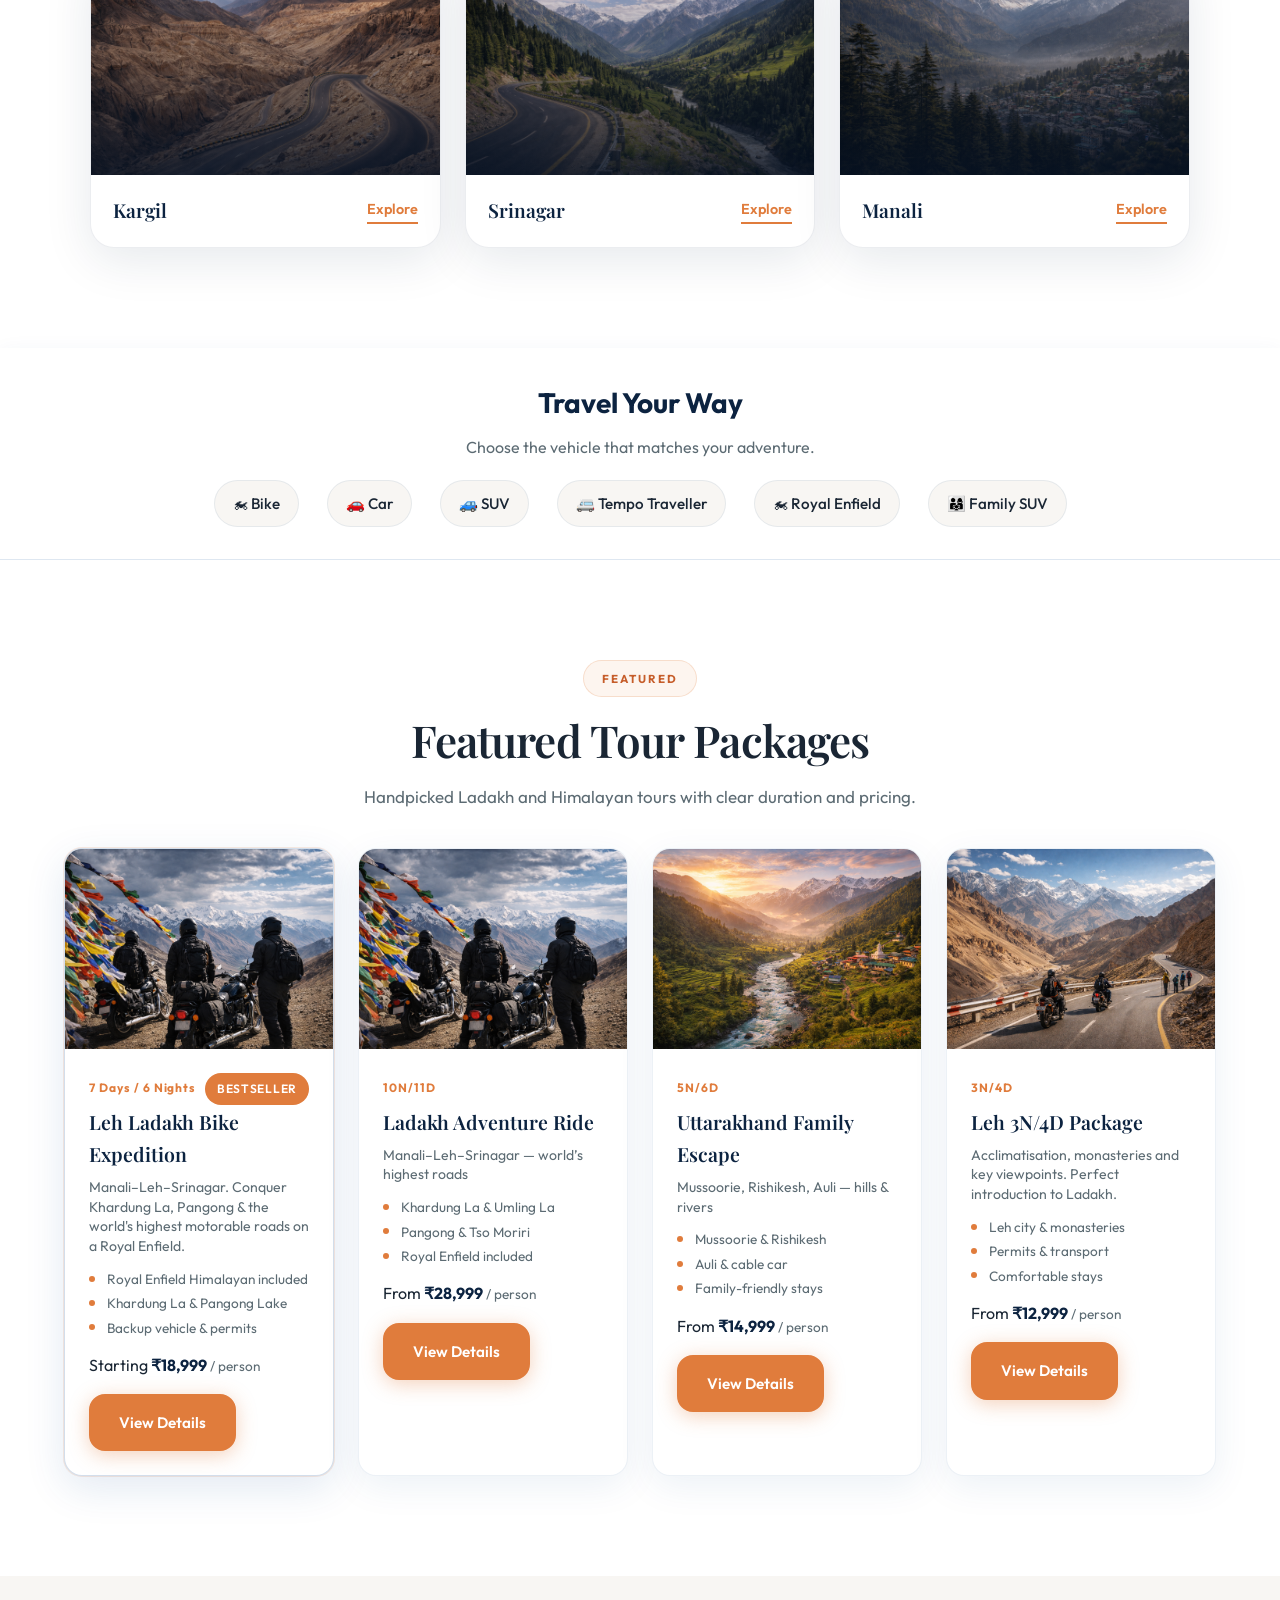
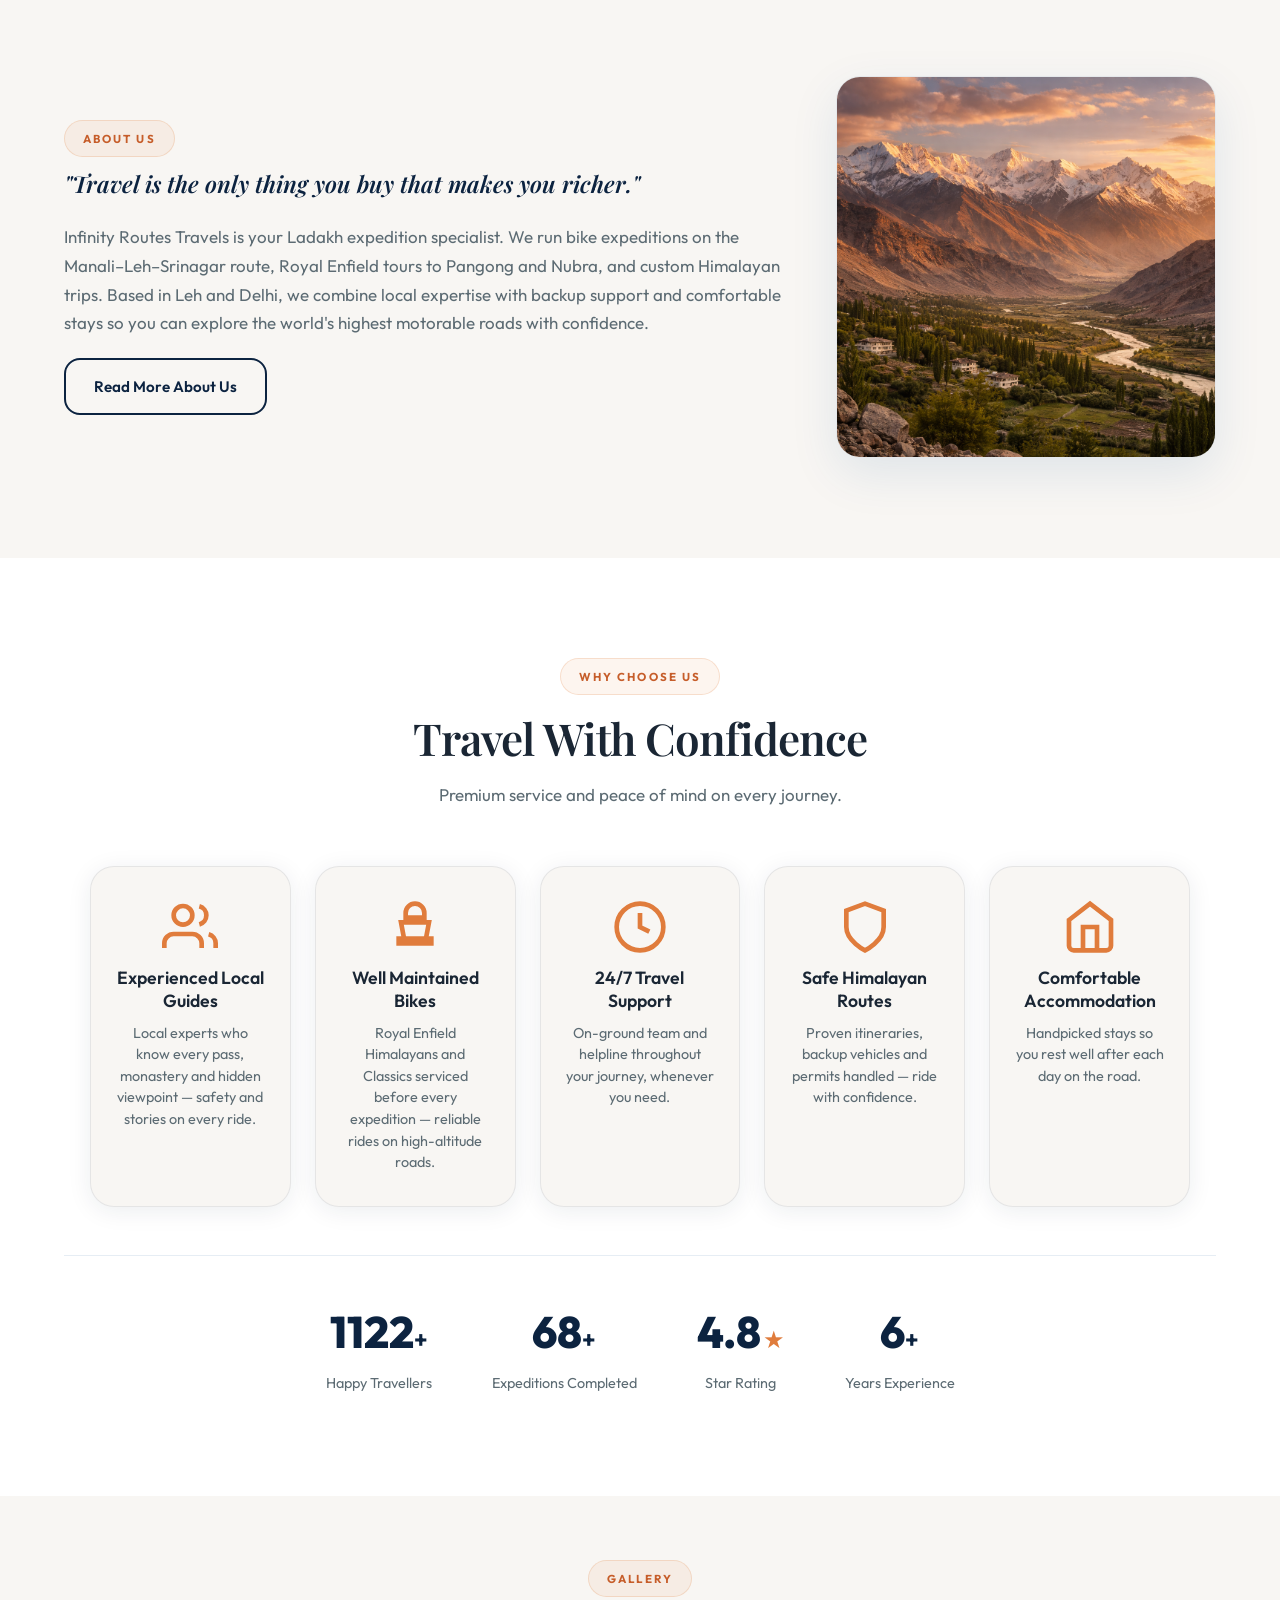
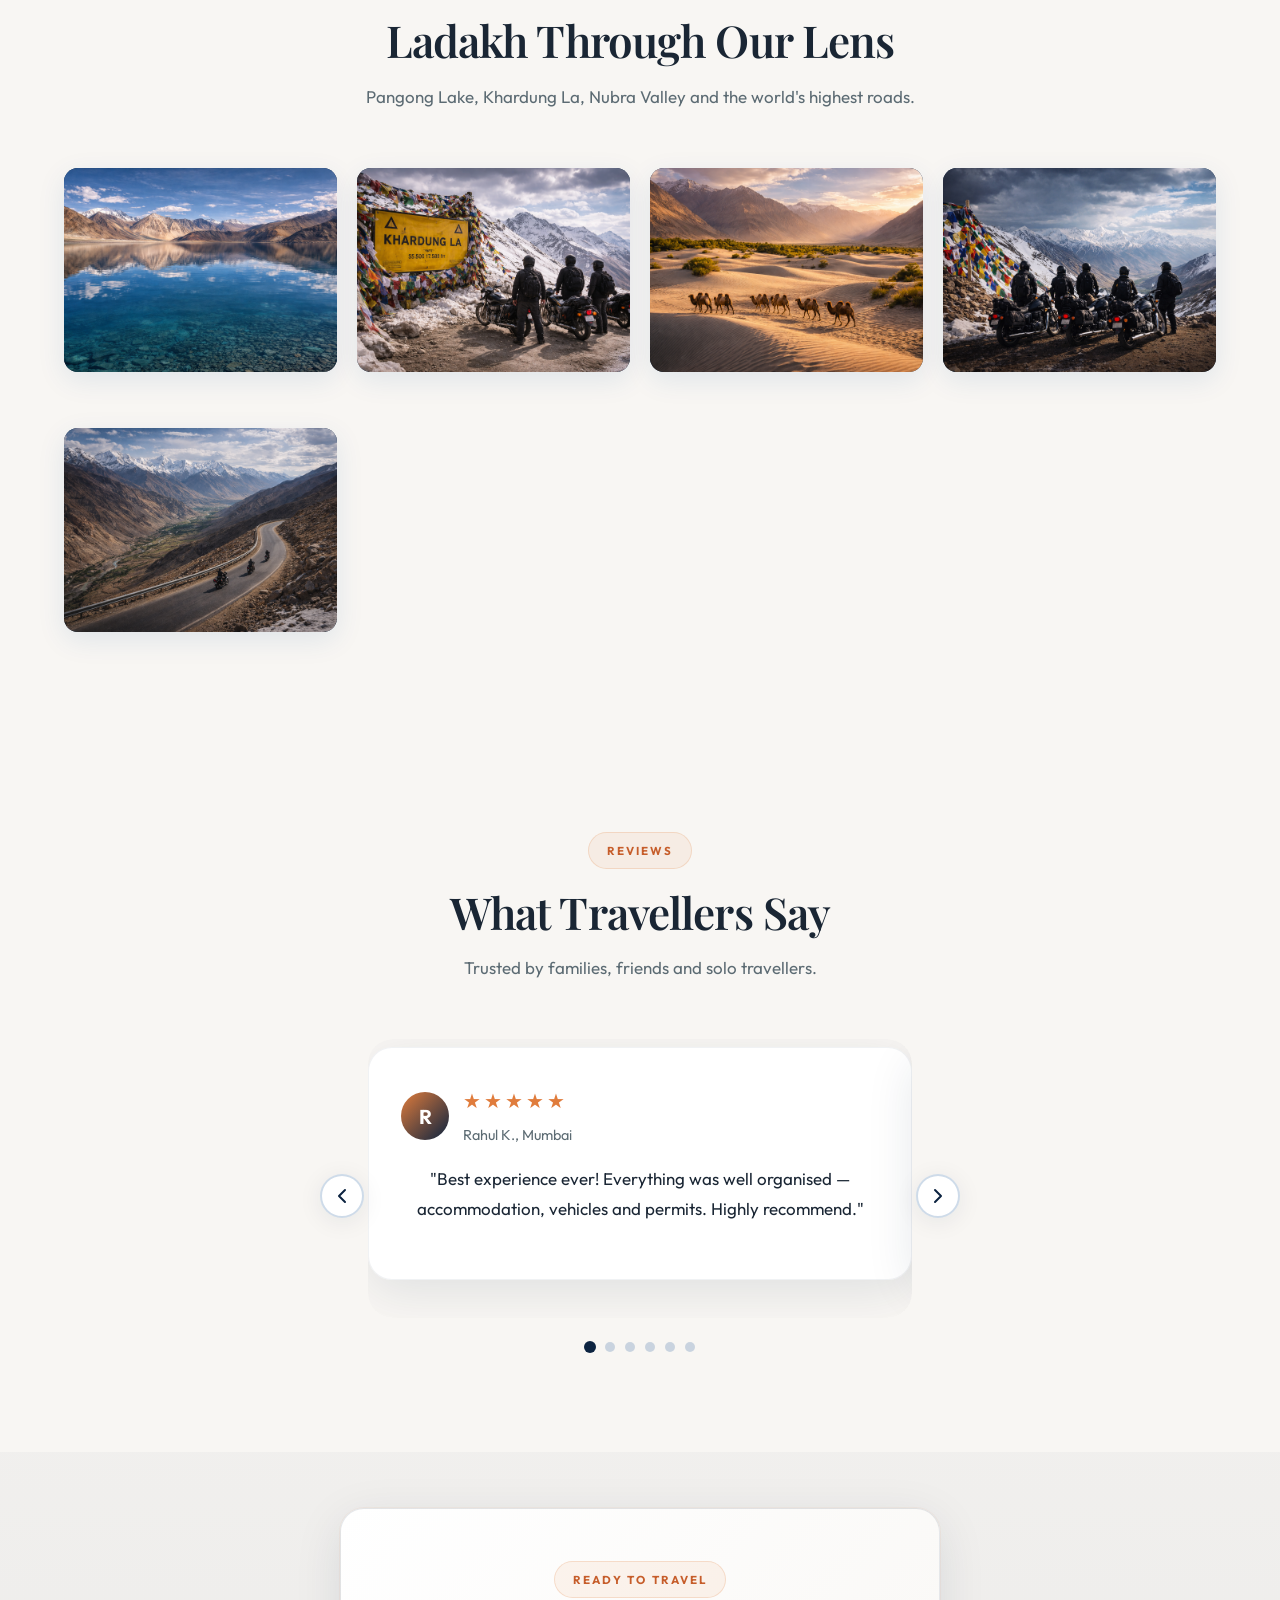
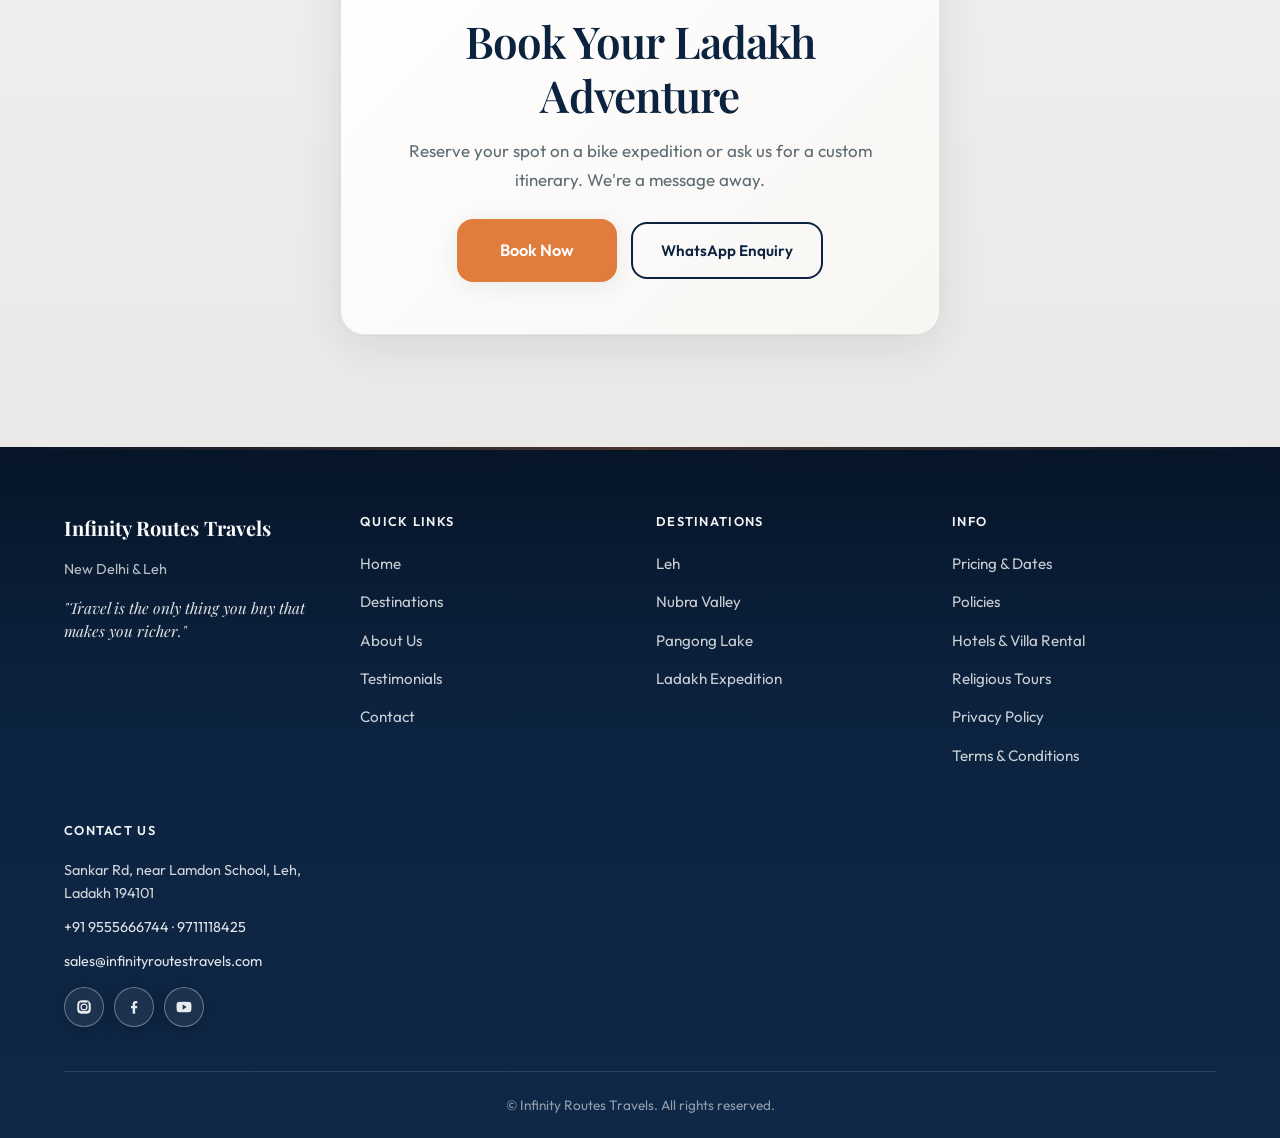
==== commit 311eb57b: "commit" ====
--- a/index.html
+++ b/index.html
@@ -6,12 +6,12 @@
   <link rel="icon" href="assets/images Ladakh 2026/logo.png" type="image/png" sizes="32x32" />
   <link rel="icon" href="assets/images Ladakh 2026/logo.png" type="image/png" sizes="16x16" />
   <link rel="apple-touch-icon" href="assets/images Ladakh 2026/favicon.png" />
-  <title>Tour & Travel Packages in Ladakh, Kashmir, Himachal, Uttaranchal & Nepal | Infinity Routes</title>
-  <meta name="description" content="Book bike trips, car tours, SUV packages and family tours in Ladakh, Kashmir, Himachal Pradesh, Uttaranchal and Nepal at affordable prices." />
-  <meta name="keywords" content="Ladakh tour packages, Kashmir trip, Himachal tour, Uttaranchal, Nepal tour, family tours India" />
+  <title>Explore Ladakh Like Never Before | Ladakh Bike Expeditions & Himalayan Tours – Infinity Routes Travels</title>
+  <meta name="description" content="Premium Ladakh bike expeditions, Manali–Leh–Srinagar tours & Himalayan adventures. Royal Enfield trips, Pangong Lake, Nubra Valley. Book your adventure with Infinity Routes Travels." />
+  <meta name="keywords" content="Ladakh bike expedition, Ladakh tour packages, Manali Leh Srinagar, Pangong Lake, Nubra Valley, Royal Enfield Ladakh, Himalayan tours, Infinity Routes Travels" />
   <meta name="author" content="Infinity Routes Travels" />
-  <meta property="og:title" content="Infinity Routes – Tour & Travel Packages | Ladakh, Kashmir, Himachal, Uttaranchal, Nepal" />
-  <meta property="og:description" content="Bike trips, car tours & family packages in Ladakh, Kashmir, Himachal, Uttaranchal & Nepal." />
+  <meta property="og:title" content="Explore Ladakh Like Never Before | Infinity Routes Travels – Bike Expeditions & Himalayan Tours" />
+  <meta property="og:description" content="Premium Ladakh bike expeditions & Himalayan tours. Royal Enfield trips, expert guides, 24/7 support. Book your Ladakh adventure." />
   <meta property="og:image" content="assets/images Ladakh 2026/Strong Home Hero (Adventure Focused).png" />
   <meta property="og:type" content="website" />
   <link rel="preconnect" href="https://fonts.googleapis.com" />
@@ -158,7 +158,7 @@
     <div class="container">
       <div class="section-header" data-aos="fade-up" data-aos-duration="600">
         <span class="section-tag">Featured</span>
-        <h2 class="section-title">Tour Packages</h2>
+        <h2 class="section-title">Featured Tour Packages</h2>
         <p class="section-desc">Handpicked Ladakh and Himalayan tours with clear duration and pricing.</p>
       </div>
       <div class="packages-preview-grid">
@@ -179,7 +179,7 @@
           </div>
         </article>
         <article class="package-preview-card" data-aos="fade-up" data-aos-duration="600" data-aos-delay="80">
-          <div class="package-preview-img"><img src="assets/images Ladakh 2026/Expedition Intro (Close Emotional Shot).png" alt="Ladakh Adventure Ride" /></div>
+          <div class="package-preview-img"><img src="assets/images Ladakh 2026/Expedition Intro (Close Emotional Shot).png" alt="Ladakh Adventure Ride" loading="lazy" /></div>
           <div class="package-preview-body">
             <span class="package-preview-duration">10N/11D</span>
             <h3>Ladakh Adventure Ride</h3>
@@ -194,7 +194,7 @@
           </div>
         </article>
         <article class="package-preview-card" data-aos="fade-up" data-aos-duration="600" data-aos-delay="160">
-          <div class="package-preview-img"><img src="assets/images Ladakh 2026/Uttarakhand Tour.png" alt="Uttarakhand Family Escape" /></div>
+          <div class="package-preview-img"><img src="assets/images Ladakh 2026/Uttarakhand Tour.png" alt="Uttarakhand Family Escape" loading="lazy" /></div>
           <div class="package-preview-body">
             <span class="package-preview-duration">5N/6D</span>
             <h3>Uttarakhand Family Escape</h3>
@@ -266,7 +266,7 @@
         </div>
         <div class="why-card why-card-premium" data-aos="fade-up" data-aos-duration="600" data-aos-delay="160">
           <span class="why-icon" aria-hidden="true"><svg width="28" height="28" viewBox="0 0 24 24" fill="none" stroke="currentColor" stroke-width="2"><circle cx="12" cy="12" r="10"/><path d="M12 6v6l4 2"/></svg></span>
-          <h3>24/7 Support</h3>
+          <h3>24/7 Travel Support</h3>
           <p>On-ground team and helpline throughout your journey, whenever you need.</p>
         </div>
         <div class="why-card why-card-premium" data-aos="fade-up" data-aos-duration="600" data-aos-delay="240">
--- a/styles.css
+++ b/styles.css
@@ -628,20 +628,28 @@
   max-width: 720px;
   margin: 0 auto;
 }
+.contact-cta {
+  background: linear-gradient(180deg, rgba(12, 35, 64, 0.03) 0%, rgba(12, 35, 64, 0.06) 100%);
+  padding: var(--space-block) 0;
+}
 .contact-cta .section-cta {
   margin-top: 0;
 }
 .contact-cta .section-header {
-  padding: 48px 36px;
+  padding: 52px 40px;
   border-radius: var(--radius-lg);
-  background: linear-gradient(135deg, rgba(255, 255, 255, 0.9) 0%, rgba(248, 246, 243, 0.95) 100%);
-  border: 1px solid rgba(12, 35, 64, 0.08);
-  box-shadow: var(--shadow-card);
-}
+  background: linear-gradient(135deg, rgba(255, 255, 255, 0.98) 0%, rgba(248, 246, 243, 0.98) 100%);
+  border: 1px solid rgba(12, 35, 64, 0.1);
+  box-shadow: var(--shadow-card), 0 0 0 1px rgba(224, 124, 60, 0.06);
+}
+.contact-cta .section-title { color: var(--color-sky); }
 .contact-cta .btn-primary {
   padding: 16px 36px;
   font-size: 1.02rem;
-}
+  box-shadow: var(--shadow-soft);
+}
+.contact-cta .btn-primary:hover { box-shadow: var(--shadow-glow); }
+.cta-btns-flex .btn { min-width: 160px; justify-content: center; }
 
 /* ========== Vehicle bar ========== */
 .vehicle-bar {
@@ -888,7 +896,10 @@
 }
 .package-preview-card-featured {
   border-color: rgba(14, 76, 146, 0.18);
-  box-shadow: 0 12px 40px rgba(14, 76, 146, 0.12);
+  box-shadow: 0 12px 40px rgba(14, 76, 146, 0.12), 0 0 0 1px rgba(224, 124, 60, 0.15);
+}
+.package-preview-card-featured:hover {
+  box-shadow: 0 20px 52px rgba(14, 76, 146, 0.14), 0 0 0 1px rgba(224, 124, 60, 0.2);
 }
 .package-preview-img {
   height: 200px;
@@ -1046,6 +1057,11 @@
 /* CTA buttons row */
 .cta-btns-flex { flex-direction: row; align-items: center; }
 .btn-whatsapp { display: inline-flex; align-items: center; gap: 8px; }
+@media (max-width: 480px) {
+  .cta-btns-flex { flex-direction: column; width: 100%; }
+  .cta-btns-flex .btn { width: 100%; min-width: 0; }
+  .contact-cta .section-header { padding: 36px 24px; }
+}
 
 /* ========== Newsletter ========== */
 .newsletter-section {
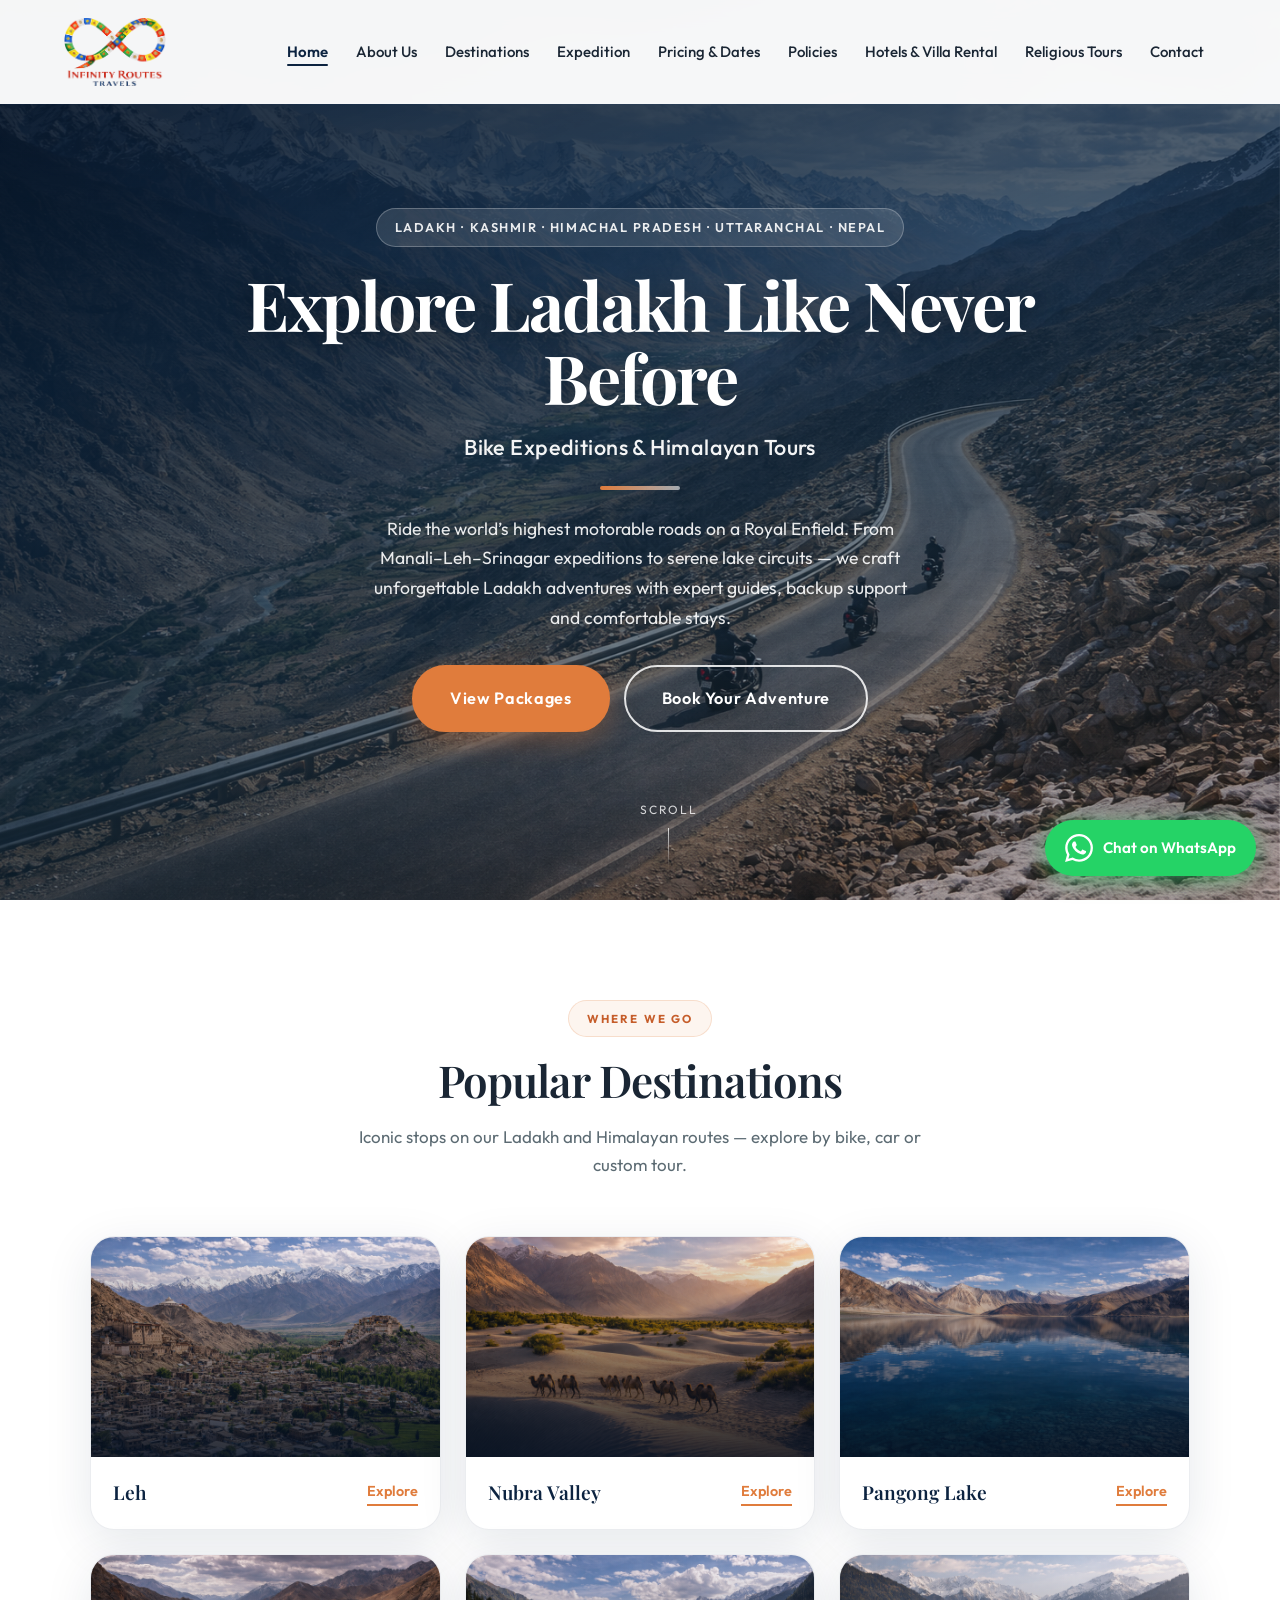
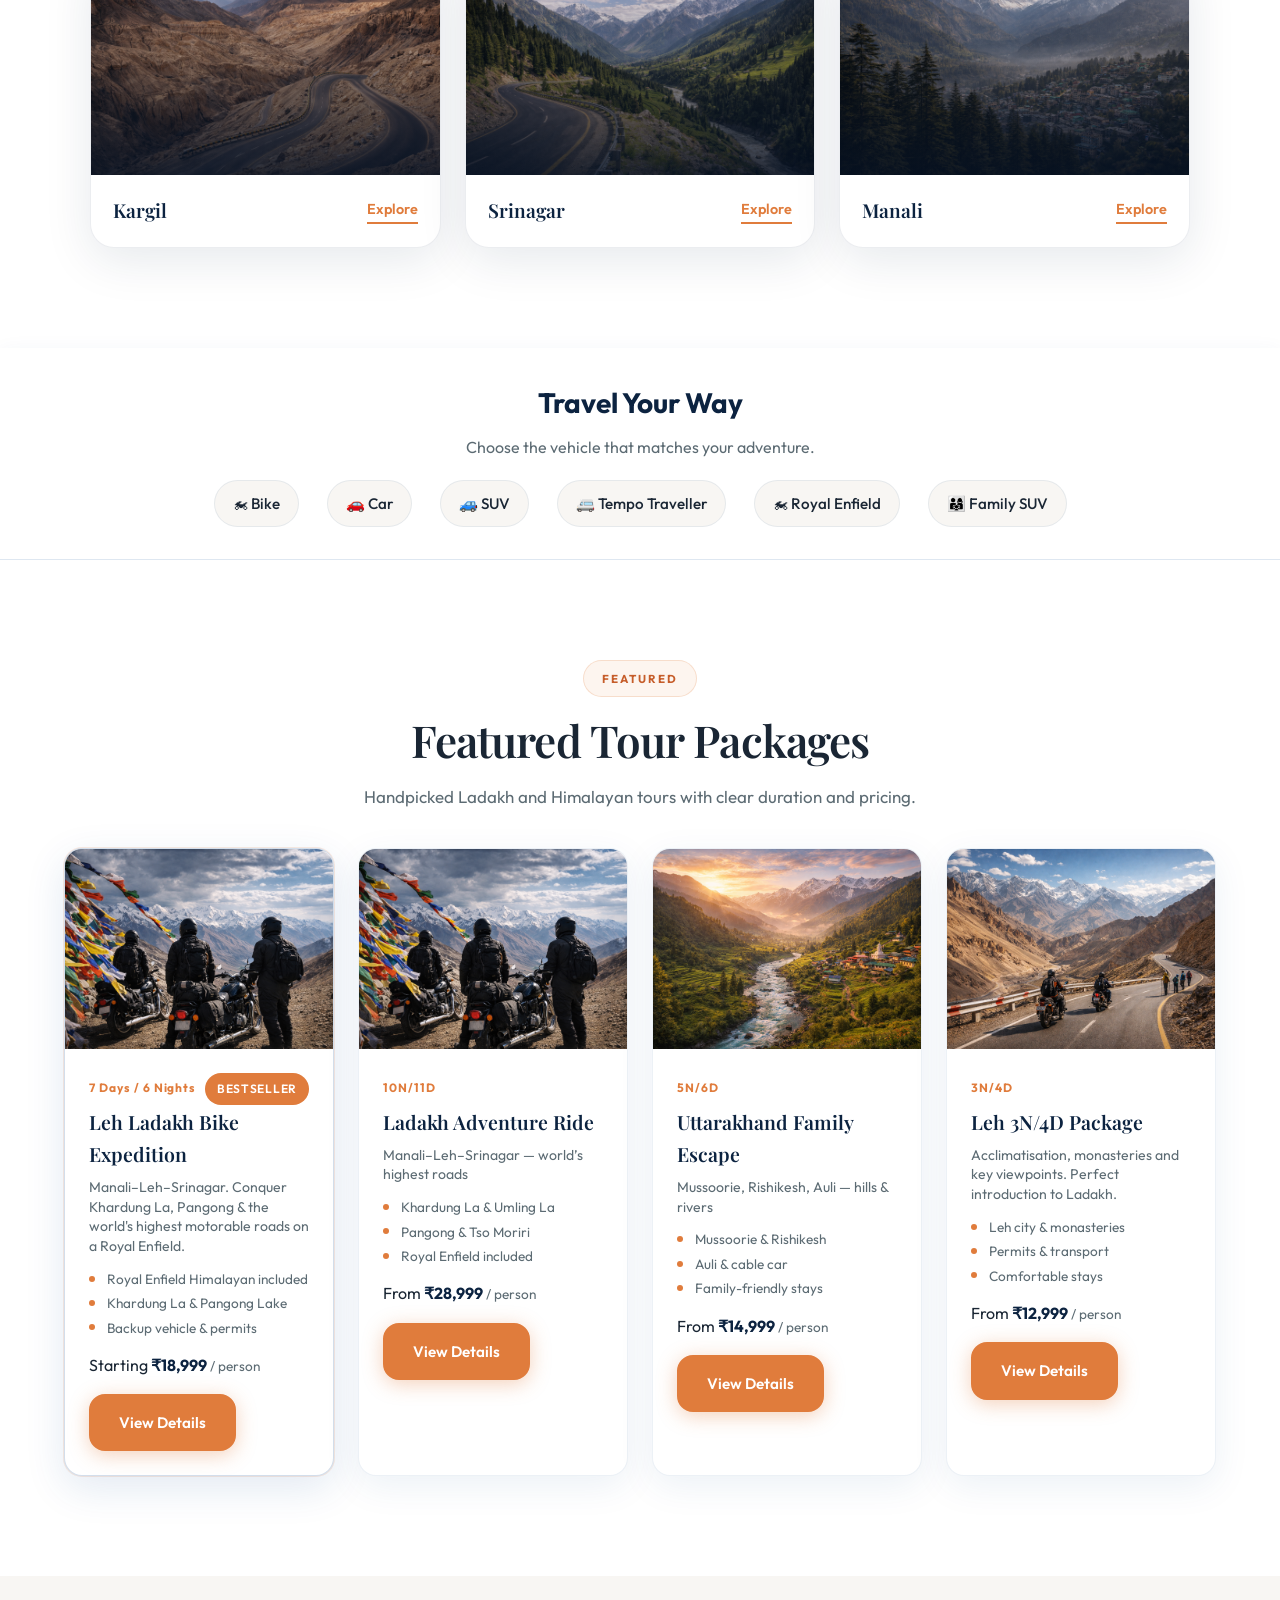
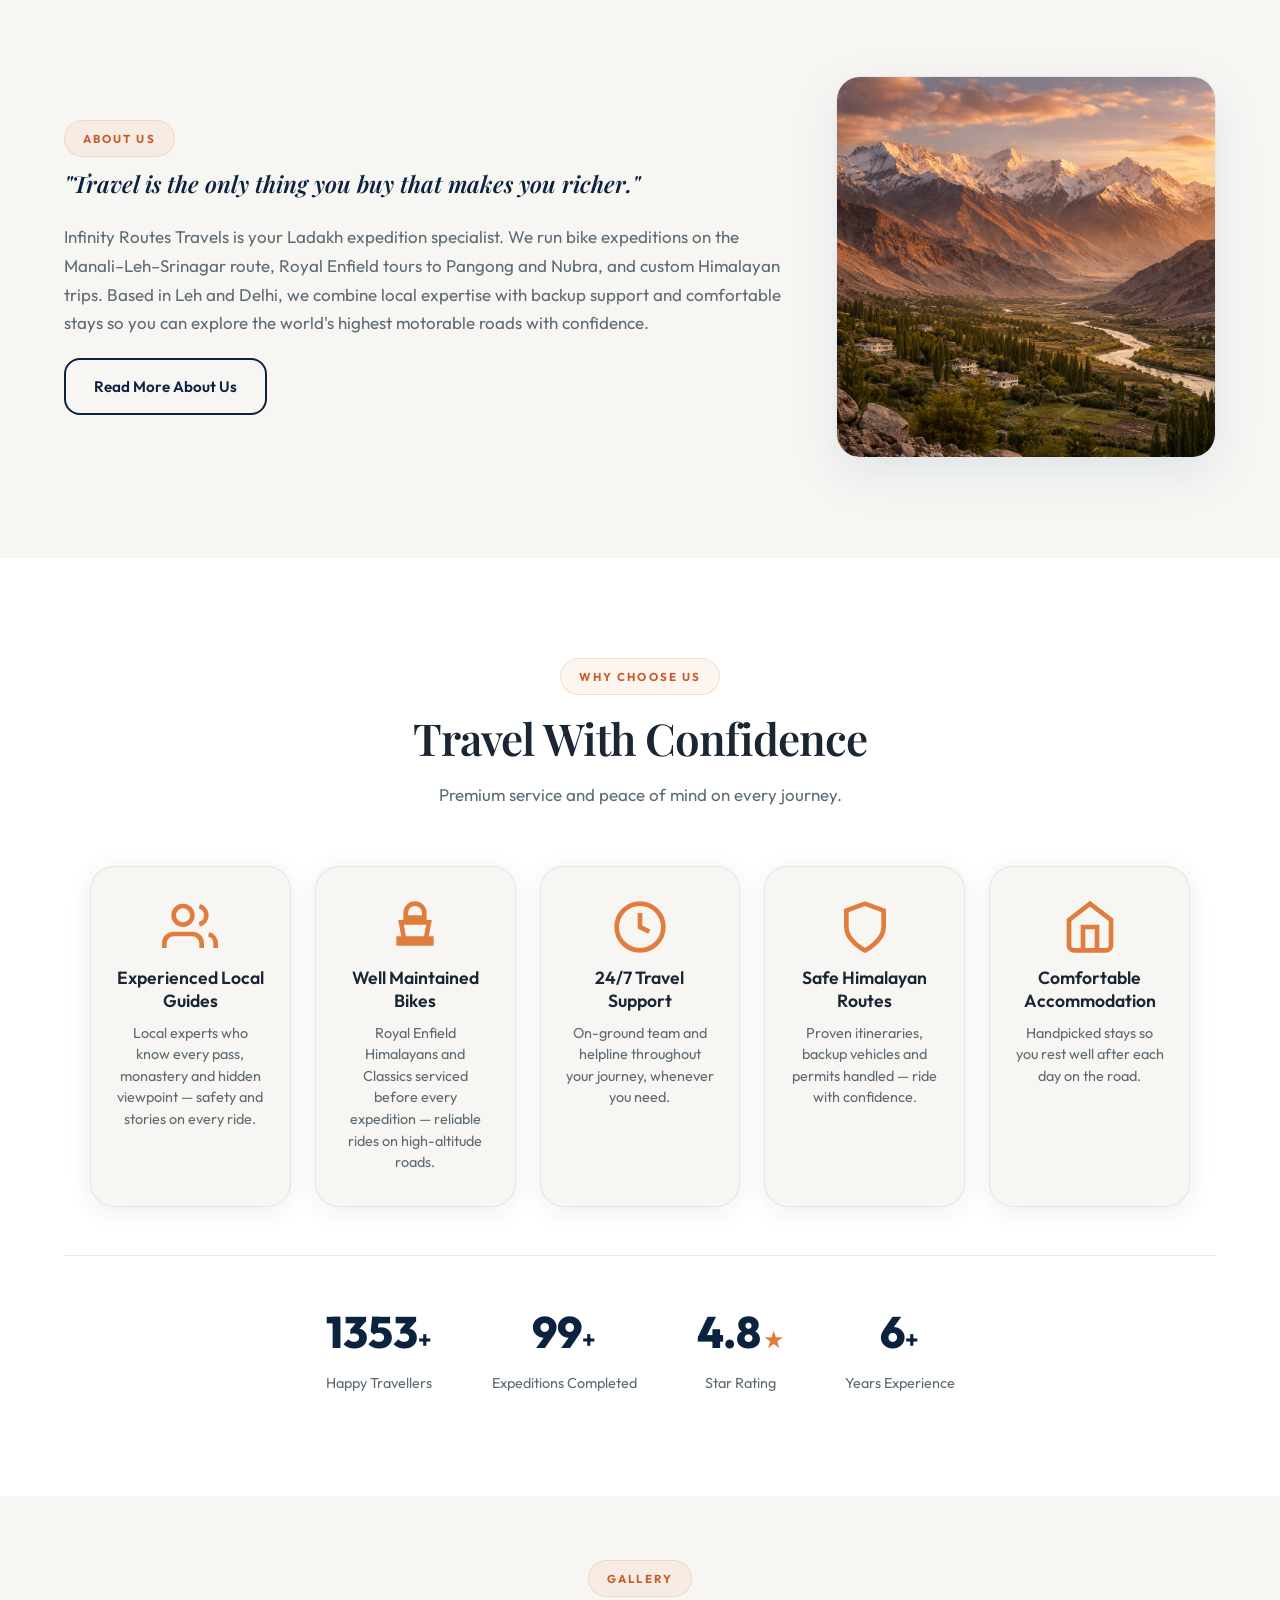
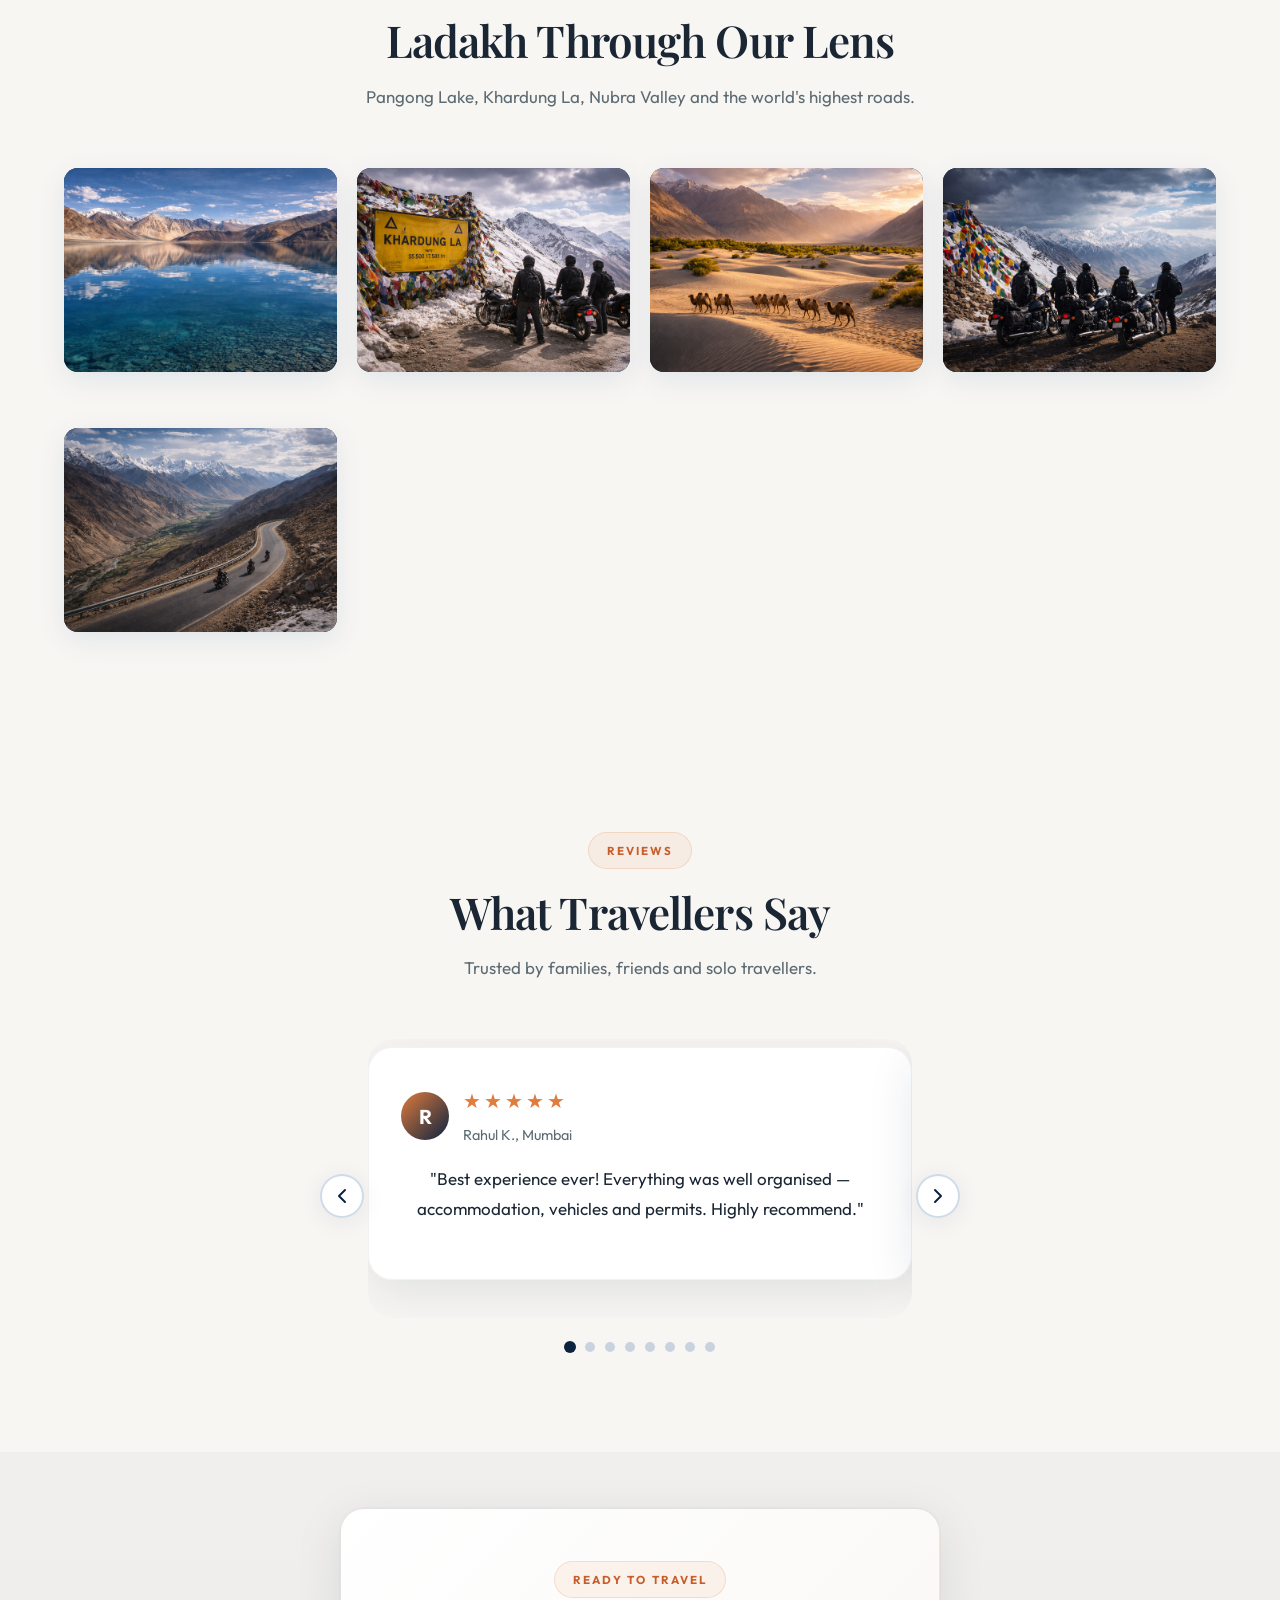
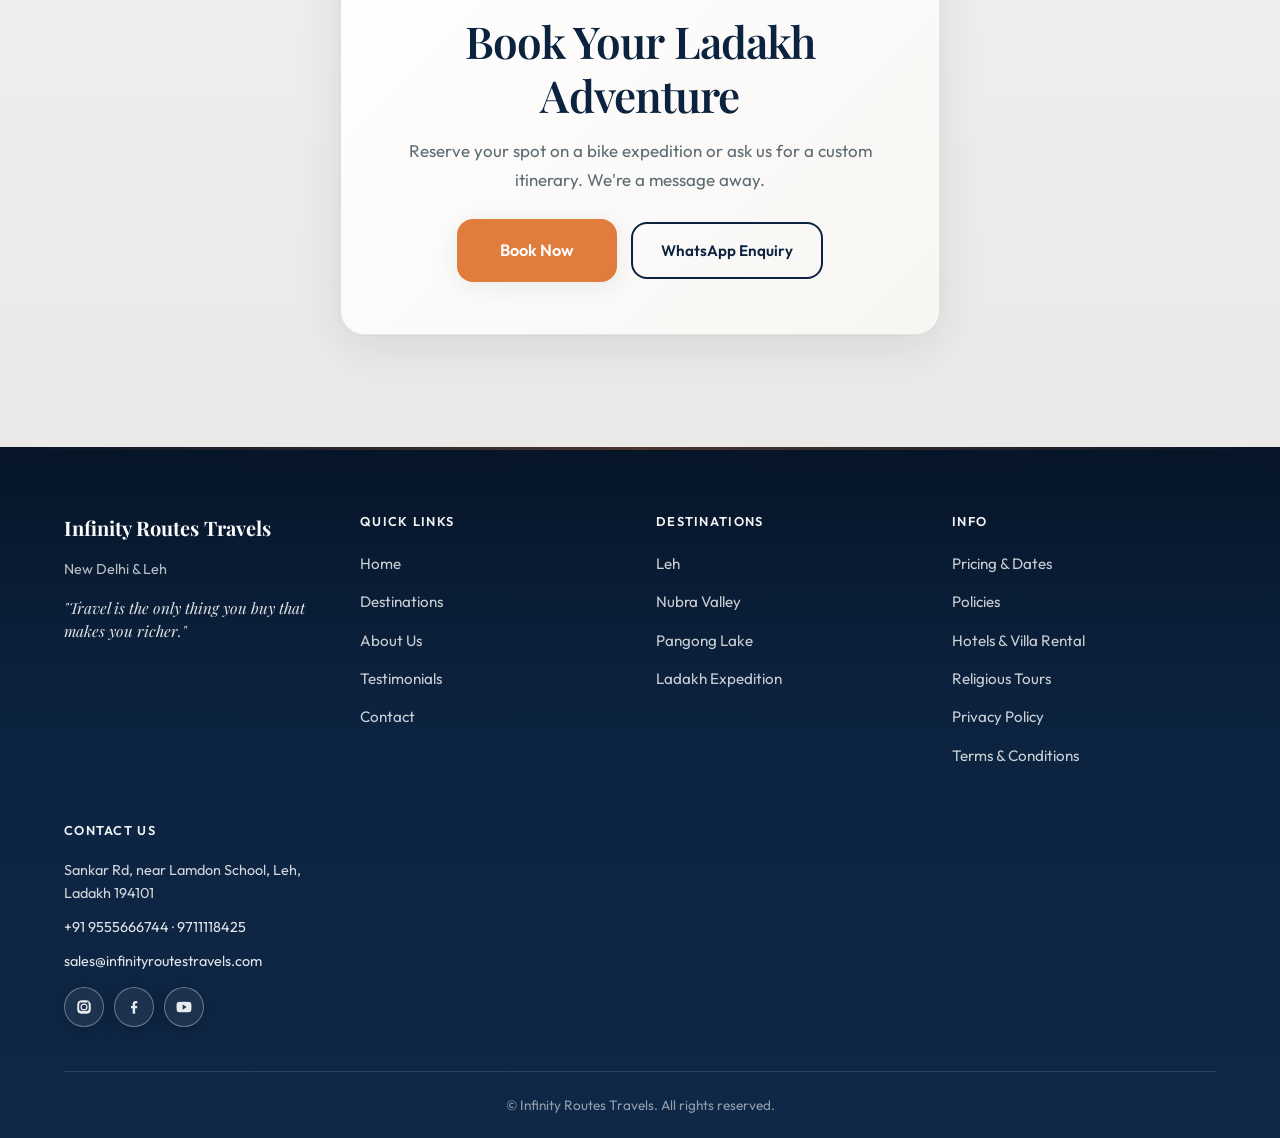
==== commit d5ce64df: "commit" ====
--- a/index.html
+++ b/index.html
@@ -31,6 +31,7 @@
       <ul class="nav-menu">
         <li><a href="index.html" class="active">Home</a></li>
         <li><a href="about.html">About Us</a></li>
+        <li><a href="attractions.html">Destinations</a></li>
         <li><a href="expedition.html">Expedition</a></li>
         <li><a href="pricing-dates.html">Pricing &amp; Dates</a></li>
         <li><a href="policies.html">Policies</a></li>
@@ -73,7 +74,7 @@
         <p class="section-desc">Iconic stops on our Ladakh and Himalayan routes — explore by bike, car or custom tour.</p>
       </div>
       <div class="popular-dest-grid popular-dest-grid-six">
-        <a href="contact.html?place=leh" class="popular-dest-card popular-dest-card-medium" data-aos="fade-up" data-aos-duration="600" data-aos-delay="0">
+        <a href="leh.html" class="popular-dest-card popular-dest-card-medium" data-aos="fade-up" data-aos-duration="600" data-aos-delay="0">
           <div class="popular-dest-img">
             <img src="assets/images Ladakh 2026/Leh.png" alt="Leh – monasteries and mountains" loading="lazy" />
             <div class="popular-dest-overlay"></div>
@@ -83,7 +84,7 @@
             <span class="popular-dest-btn">Explore</span>
           </div>
         </a>
-        <a href="contact.html?place=nubra-valley" class="popular-dest-card popular-dest-card-medium" data-aos="fade-up" data-aos-duration="600" data-aos-delay="60">
+        <a href="nubra-valley.html" class="popular-dest-card popular-dest-card-medium" data-aos="fade-up" data-aos-duration="600" data-aos-delay="60">
           <div class="popular-dest-img">
             <img src="assets/images Ladakh 2026/Nubra Valley.png" alt="Nubra Valley – sand dunes and camels" loading="lazy" />
             <div class="popular-dest-overlay"></div>
@@ -93,7 +94,7 @@
             <span class="popular-dest-btn">Explore</span>
           </div>
         </a>
-        <a href="contact.html?place=pangong" class="popular-dest-card popular-dest-card-medium" data-aos="fade-up" data-aos-duration="600" data-aos-delay="120">
+        <a href="pangong-lake.html" class="popular-dest-card popular-dest-card-medium" data-aos="fade-up" data-aos-duration="600" data-aos-delay="120">
           <div class="popular-dest-img">
             <img src="assets/images Ladakh 2026/Pangong Lake.png" alt="Pangong Lake – high-altitude blue waters" loading="lazy" />
             <div class="popular-dest-overlay"></div>
@@ -282,11 +283,11 @@
       </div>
       <div class="why-stats" data-aos="fade-up" data-aos-duration="700">
         <div class="why-stat-item">
-          <span class="why-stat-num" data-count="2000">0</span><span class="why-stat-plus">+</span>
+          <span class="why-stat-num" data-count="2500">0</span><span class="why-stat-plus">+</span>
           <span class="why-stat-label">Happy Travellers</span>
         </div>
         <div class="why-stat-item">
-          <span class="why-stat-num" data-count="150">0</span><span class="why-stat-plus">+</span>
+          <span class="why-stat-num" data-count="200">0</span><span class="why-stat-plus">+</span>
           <span class="why-stat-label">Expeditions Completed</span>
         </div>
         <div class="why-stat-item why-stat-star">
@@ -400,6 +401,30 @@
                   </div>
                 </div>
                 <p class="testimonial-text">"Reliable, friendly and professional. From Manali to Leh and back — no hiccups. Strongly recommend for first-time Ladakh travellers."</p>
+              </blockquote>
+            </div>
+            <div class="testimonial-slide">
+              <blockquote class="testimonial-card">
+                <div class="testimonial-head">
+                  <div class="testimonial-avatar" aria-hidden="true">M</div>
+                  <div>
+                    <div class="testimonial-stars" aria-hidden="true">★★★★★</div>
+                    <cite class="testimonial-author">Mohit D., Kolkata</cite>
+                  </div>
+                </div>
+                <p class="testimonial-text">"Pangong and Nubra in one trip — seamless permits, great camps. The team felt like family. Already planning our next ride with Infinity Routes."</p>
+              </blockquote>
+            </div>
+            <div class="testimonial-slide">
+              <blockquote class="testimonial-card">
+                <div class="testimonial-head">
+                  <div class="testimonial-avatar" aria-hidden="true">N</div>
+                  <div>
+                    <div class="testimonial-stars" aria-hidden="true">★★★★★</div>
+                    <cite class="testimonial-author">Neha G., Ahmedabad</cite>
+                  </div>
+                </div>
+                <p class="testimonial-text">"First time in Ladakh. Backup vehicle and oxygen gave us confidence. Accommodation was comfortable. Worth every rupee."</p>
               </blockquote>
             </div>
           </div>
@@ -417,6 +442,8 @@
           <button type="button" class="testimonial-dot" aria-label="Review 4" data-index="3"></button>
           <button type="button" class="testimonial-dot" aria-label="Review 5" data-index="4"></button>
           <button type="button" class="testimonial-dot" aria-label="Review 6" data-index="5"></button>
+          <button type="button" class="testimonial-dot" aria-label="Review 7" data-index="6"></button>
+          <button type="button" class="testimonial-dot" aria-label="Review 8" data-index="7"></button>
         </div>
       </div>
     </div>
@@ -459,9 +486,9 @@
         <div class="footer-links">
           <h4>Destinations</h4>
           <ul>
-            <li><a href="contact.html?place=Leh">Leh</a></li>
-            <li><a href="contact.html?place=Nubra">Nubra Valley</a></li>
-            <li><a href="contact.html?place=Pangong">Pangong Lake</a></li>
+            <li><a href="leh.html">Leh</a></li>
+            <li><a href="nubra-valley.html">Nubra Valley</a></li>
+            <li><a href="pangong-lake.html">Pangong Lake</a></li>
             <li><a href="expedition.html">Ladakh Expedition</a></li>
           </ul>
         </div>
--- a/styles.css
+++ b/styles.css
@@ -151,10 +151,10 @@
   flex-shrink: 0;
 }
 .logo-img {
-  height: 56px;
+  height: 68px;
   width: auto;
-  min-height: 44px;
-  max-width: 220px;
+  min-height: 48px;
+  max-width: 260px;
   object-fit: contain;
   object-position: left center;
   display: block;
@@ -588,6 +588,35 @@
   max-width: 560px;
   margin: 0 auto;
 }
+.page-hero-desc {
+  font-size: 0.98rem;
+  opacity: 0.9;
+  max-width: 640px;
+  margin: 16px auto 0;
+  line-height: 1.6;
+}
+.budget-overview,
+.accommodation-note {
+  margin-top: 32px;
+  padding: 24px;
+  background: rgba(14, 76, 146, 0.04);
+  border-radius: var(--radius-md);
+  border: 1px solid rgba(14, 76, 146, 0.08);
+}
+.budget-overview h4,
+.accommodation-note h4 {
+  font-size: 1.1rem;
+  color: var(--color-sky);
+  margin: 0 0 12px;
+}
+.budget-list {
+  list-style: none;
+  padding: 0;
+  margin: 0 0 12px;
+}
+.budget-list li { margin-bottom: 8px; color: var(--color-text); }
+.budget-note { font-size: 0.9rem; color: var(--color-text-muted); margin: 0; }
+.accommodation-note p { margin: 0; font-size: 0.95rem; line-height: 1.6; color: var(--color-text); }
 .page-hero-with-bg {
   position: relative;
   overflow: hidden;
@@ -1764,6 +1793,12 @@
   padding: 0;
 }
 .about-offerings li { margin-bottom: 6px; }
+.about-subhead {
+  font-size: 1.1rem;
+  font-weight: 600;
+  color: var(--color-sky);
+  margin: 24px 0 12px;
+}
 .about-lead {
   font-size: 1.1rem;
   color: var(--color-sky);
@@ -3323,6 +3358,63 @@
 .about-section-inner {
   position: relative;
 }
+/* Destination inner pages (Leh, Nubra, Pangong) */
+.destination-page-grid {
+  display: grid;
+  grid-template-columns: 1fr 380px;
+  gap: 48px;
+  align-items: center;
+}
+.destination-page-content .section-tag { display: inline-block; margin-bottom: 8px; }
+.destination-page-content .section-title { margin-bottom: 16px; }
+.destination-page-content .section-desc { margin-bottom: 20px; }
+.destination-highlights {
+  list-style: none;
+  padding: 0;
+  margin: 0 0 24px;
+}
+.destination-highlights li {
+  position: relative;
+  padding-left: 24px;
+  margin-bottom: 10px;
+  color: var(--color-text);
+}
+.destination-highlights li::before {
+  content: '';
+  position: absolute;
+  left: 0;
+  top: 0.5em;
+  width: 6px;
+  height: 6px;
+  border-radius: 50%;
+  background: var(--color-sunset);
+}
+.destination-page-content .section-cta {
+  display: flex;
+  flex-wrap: wrap;
+  gap: 12px;
+  margin: 0;
+}
+.destination-page-img {
+  border-radius: var(--radius-lg);
+  overflow: hidden;
+  box-shadow: var(--shadow-card);
+}
+.destination-page-img img {
+  width: 100%;
+  height: auto;
+  display: block;
+  object-fit: cover;
+}
+.text-center { text-align: center; }
+@media (max-width: 900px) {
+  .destination-page-grid {
+    grid-template-columns: 1fr;
+  }
+  .destination-page-img { max-height: 320px; }
+  .destination-page-img img { height: 320px; object-fit: cover; }
+}
+
 .about-teaser-grid {
   display: grid;
   grid-template-columns: 1fr 380px;
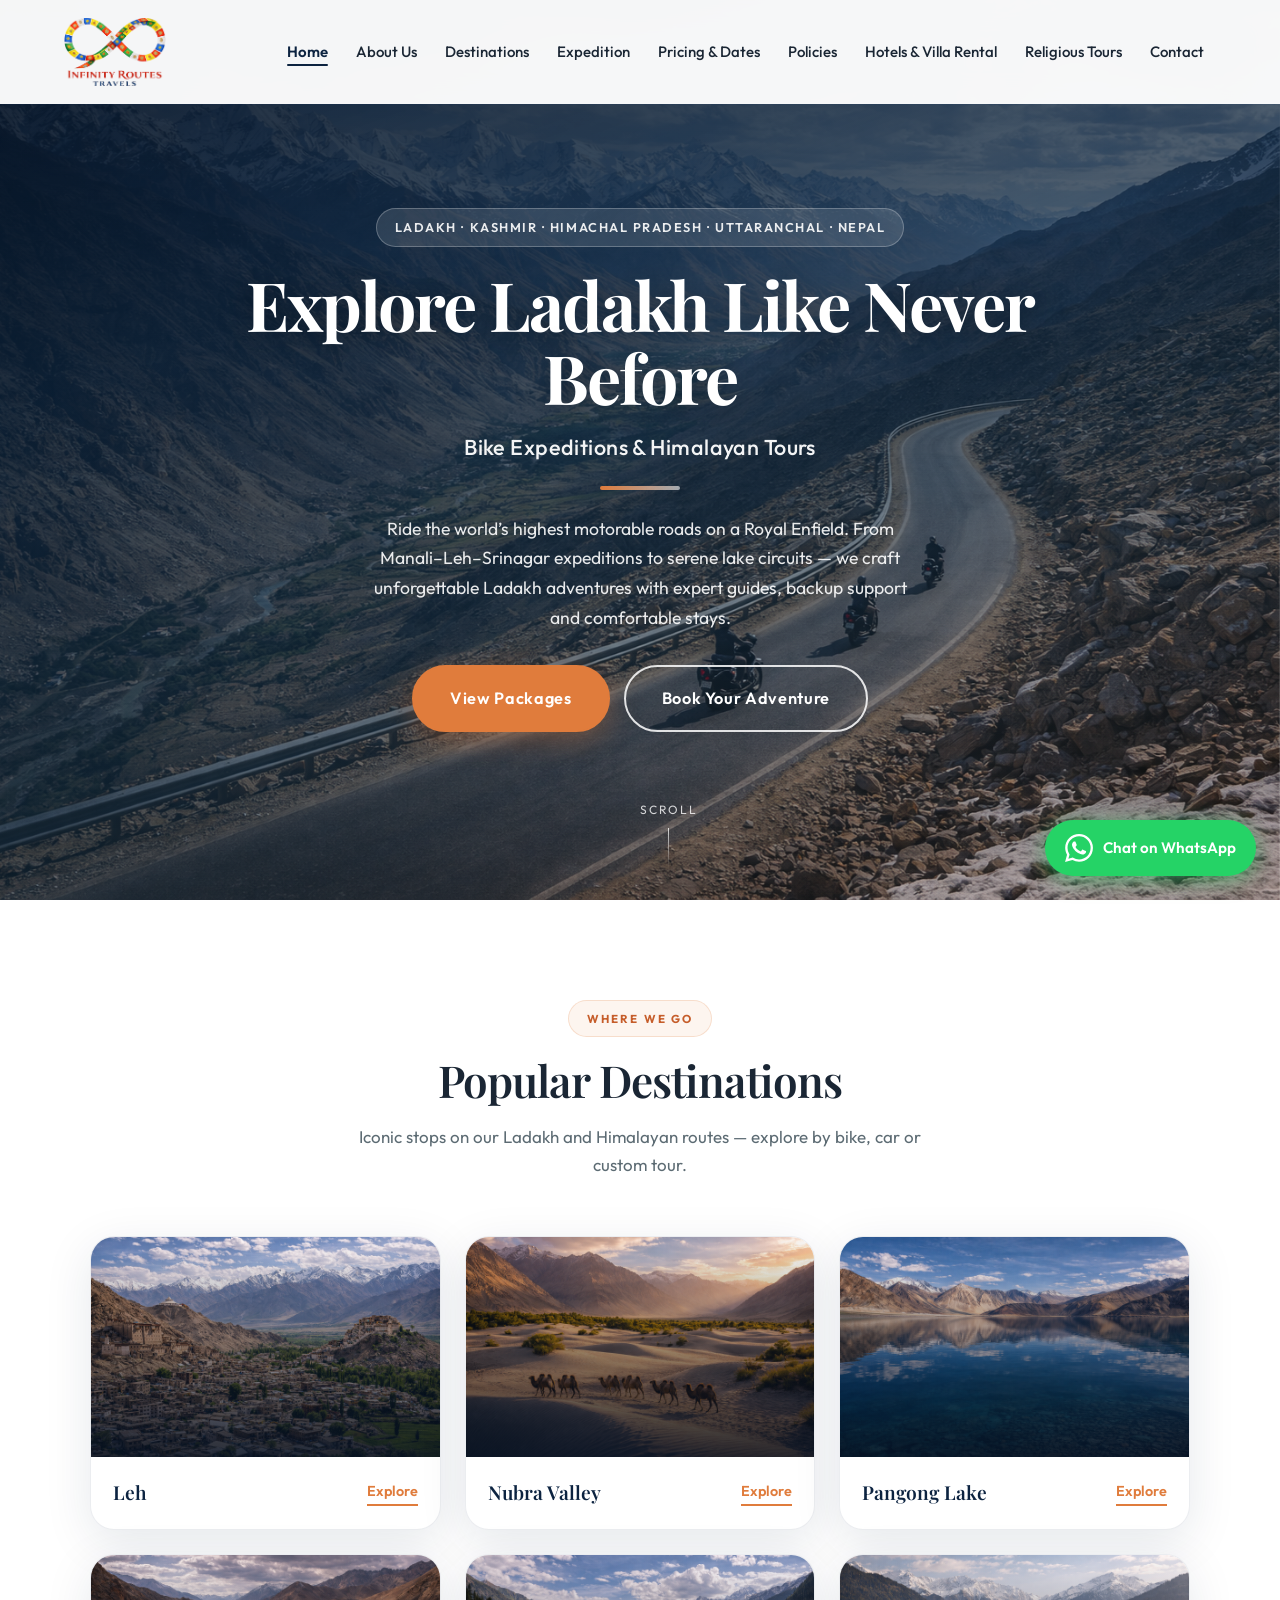
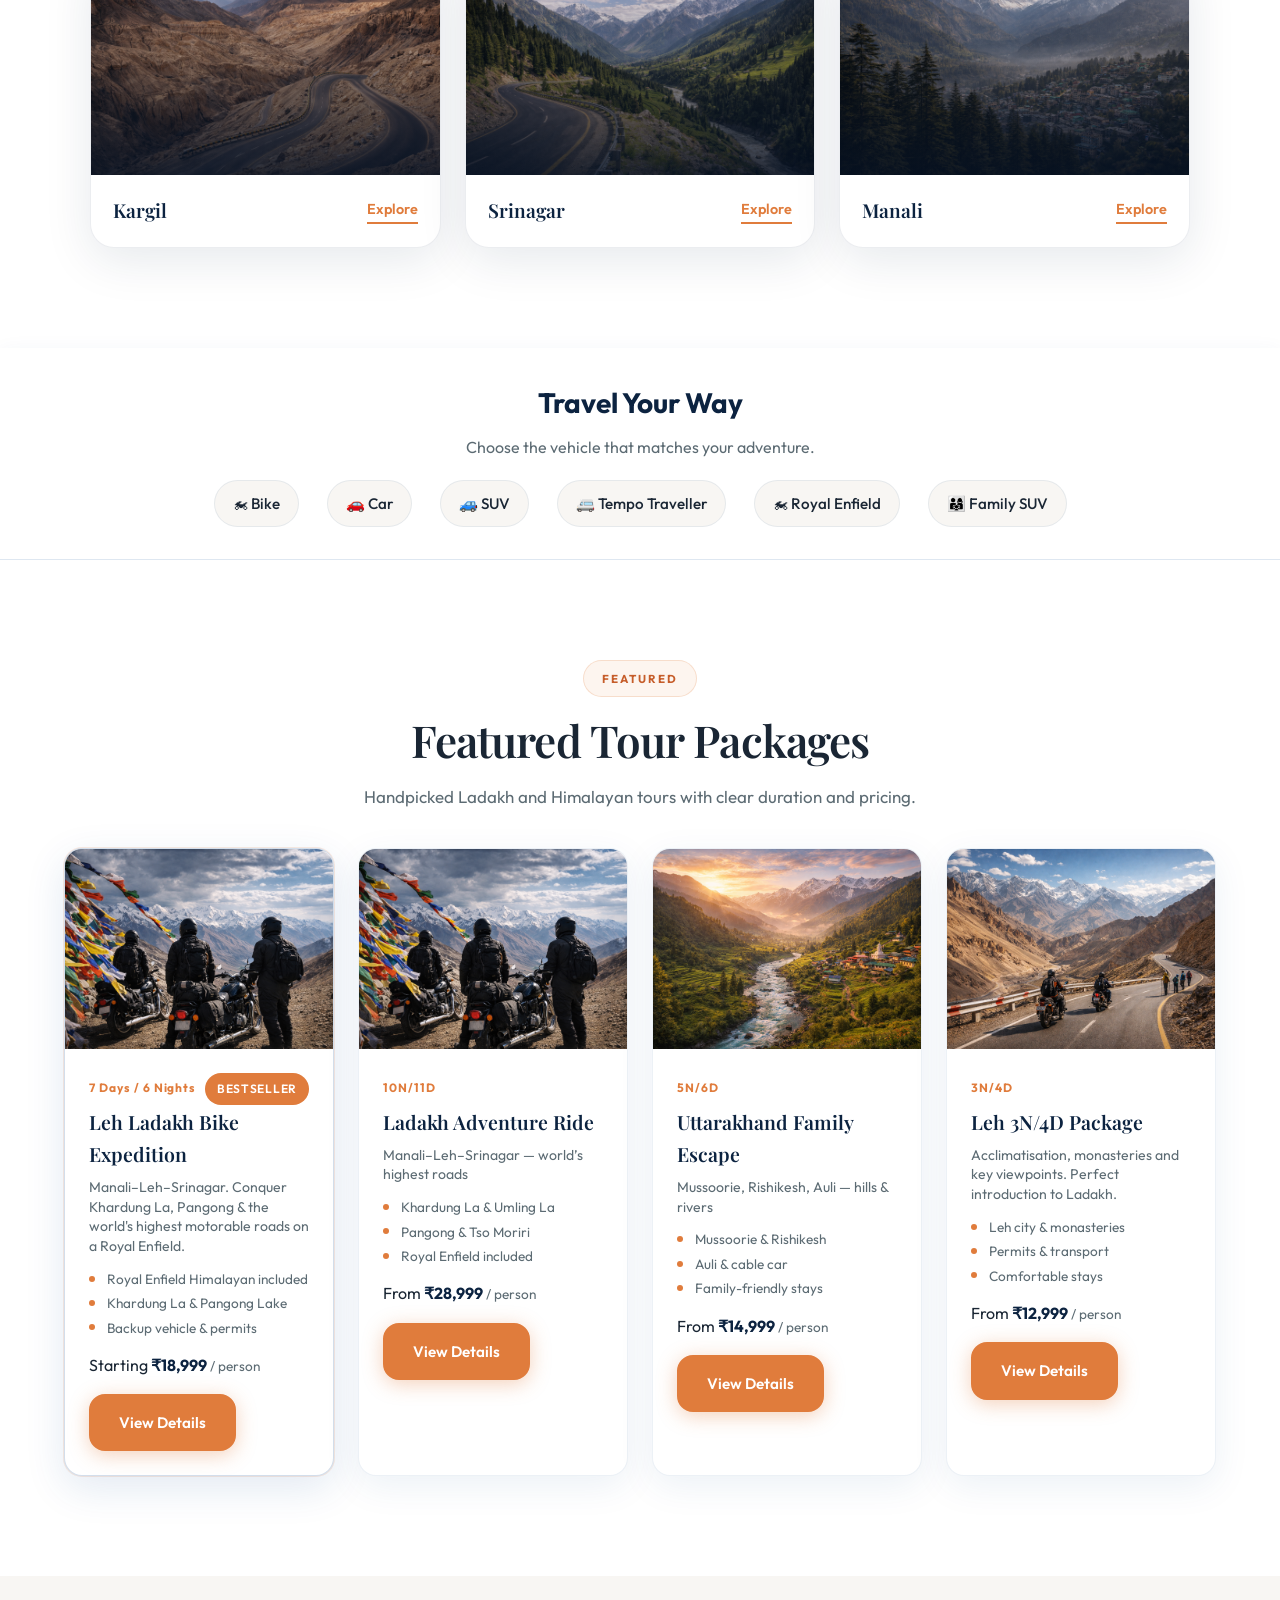
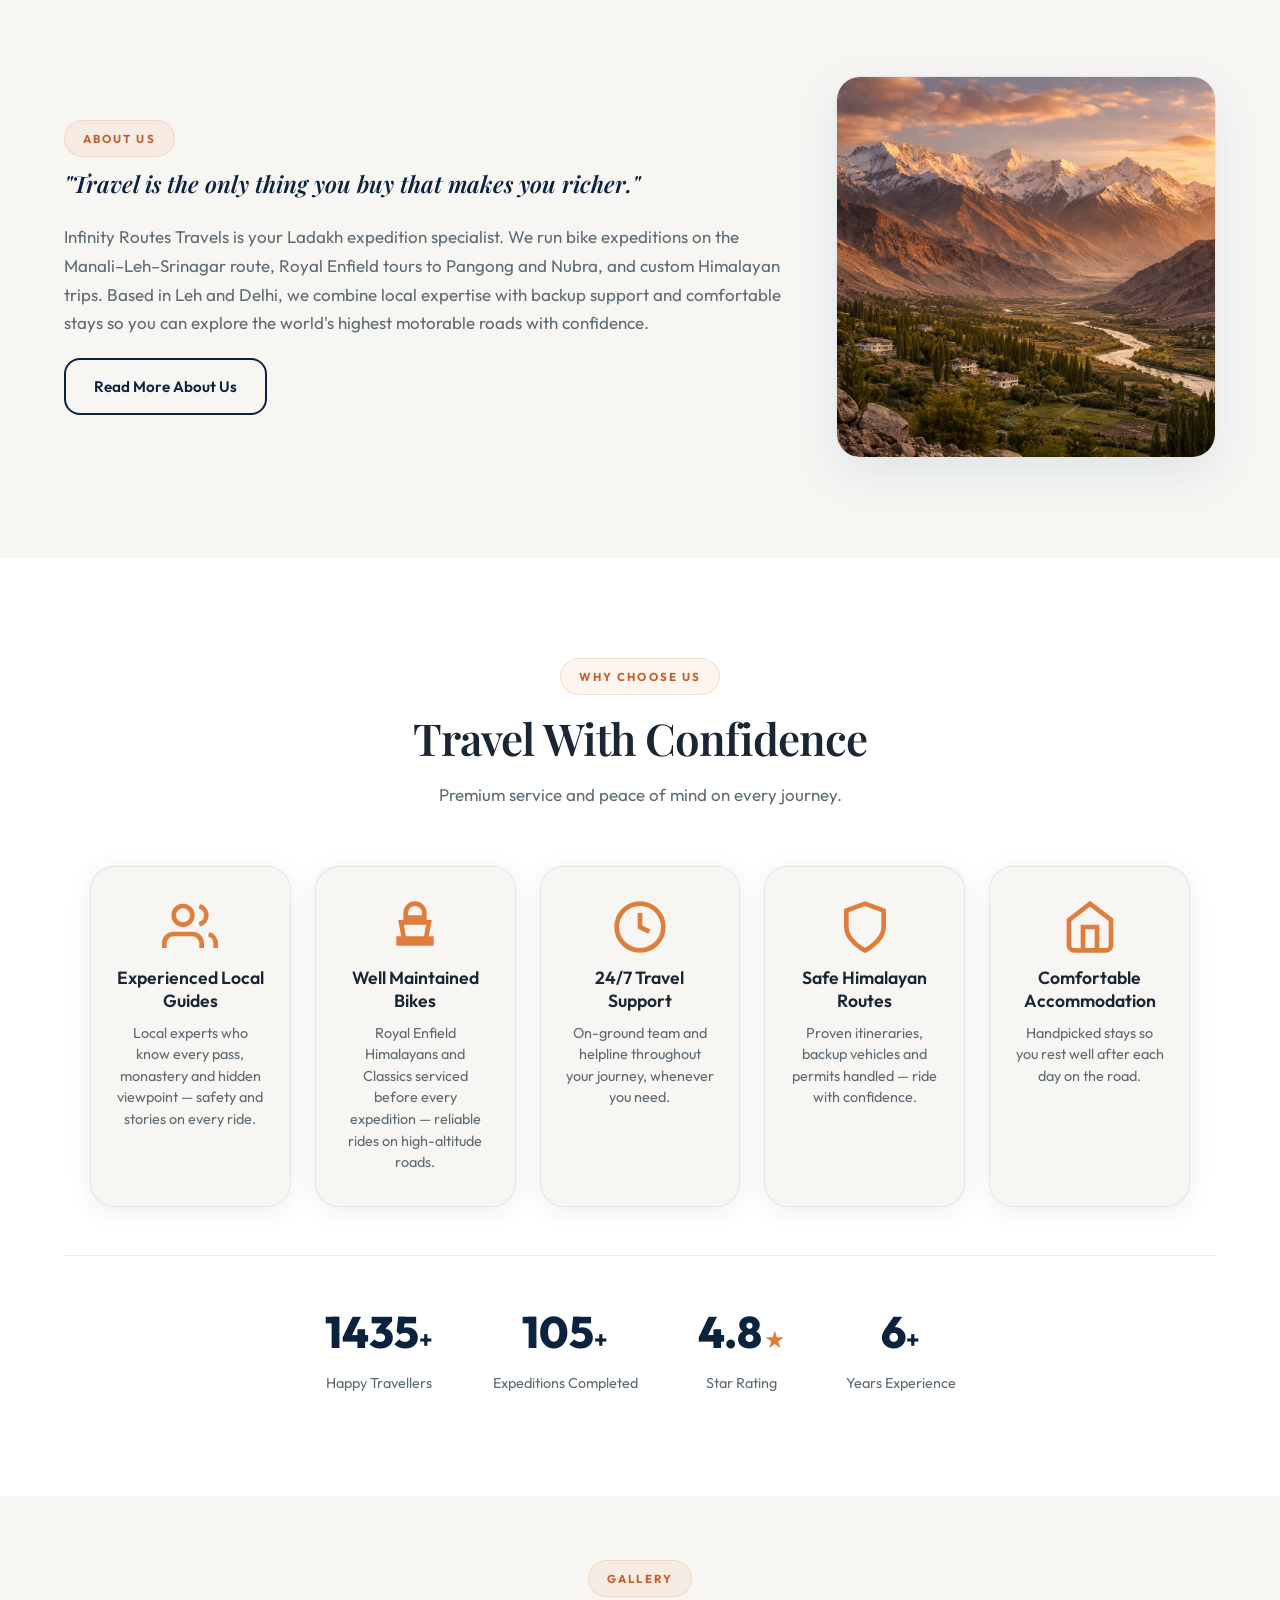
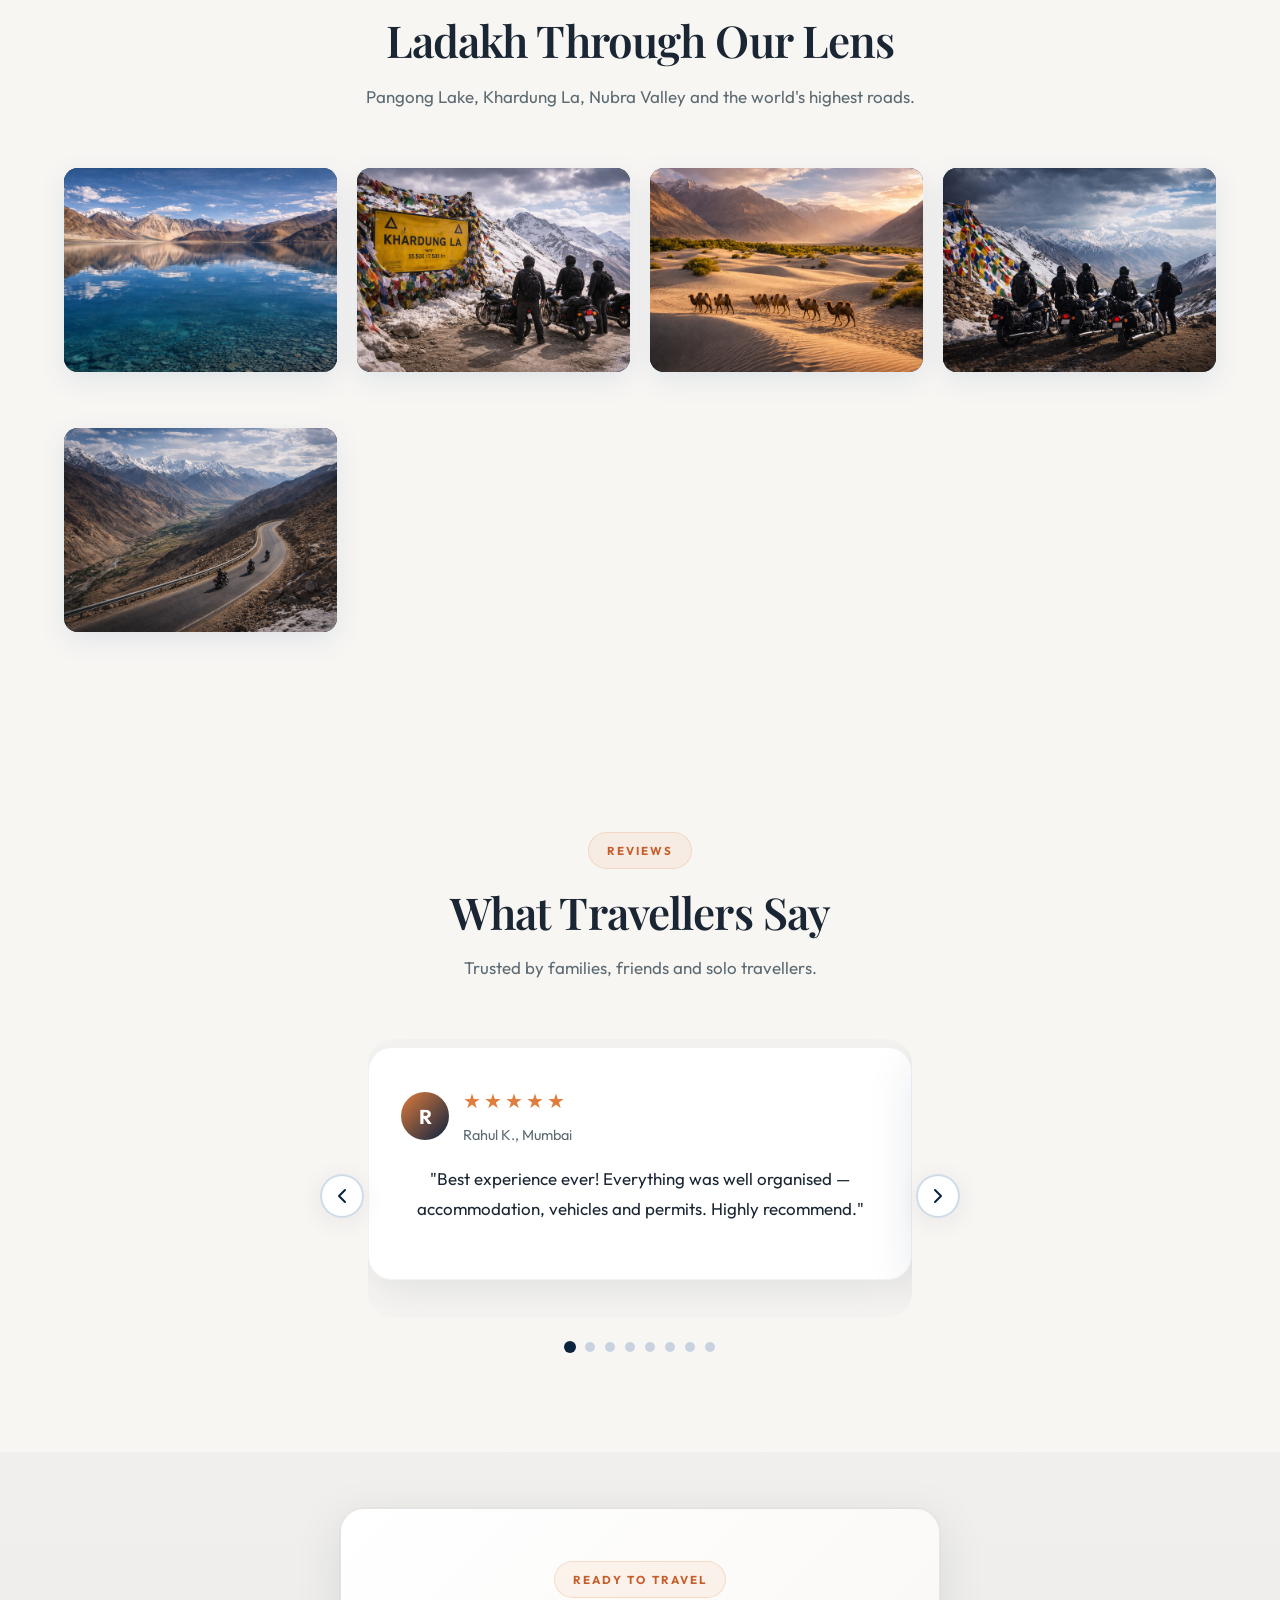
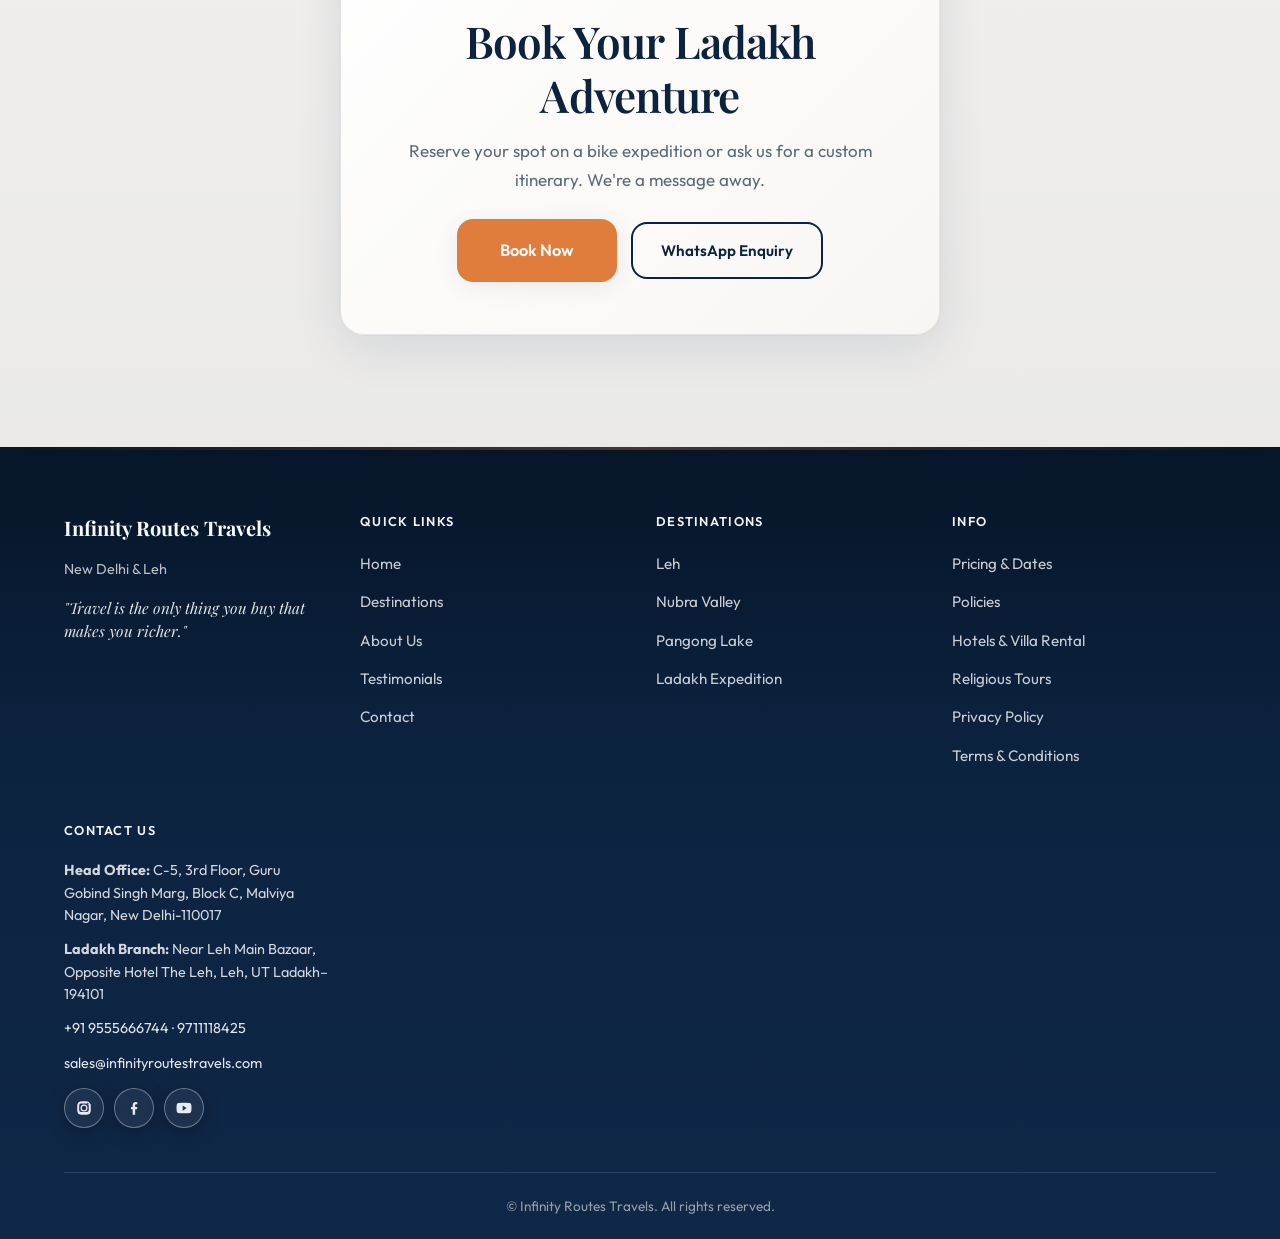
==== commit 5e0a2498: "commit" ====
--- a/index.html
+++ b/index.html
@@ -505,11 +505,12 @@
         </div>
         <div class="footer-contact">
           <h4>Contact Us</h4>
-          <p>Sankar Rd, near Lamdon School, Leh, Ladakh 194101</p>
+          <p><strong>Head Office:</strong> C-5, 3rd Floor, Guru Gobind Singh Marg, Block C, Malviya Nagar, New Delhi-110017</p>
+          <p><strong>Ladakh Branch:</strong> Near Leh Main Bazaar, Opposite Hotel The Leh, Leh, UT Ladakh–194101</p>
           <p><a href="tel:+919555666744">+91 9555666744</a> · <a href="tel:+919711118425">9711118425</a></p>
           <p><a href="mailto:sales@infinityroutestravels.com">sales@infinityroutestravels.com</a></p>
           <div class="footer-social">
-            <a href="https://instagram.com/infinityroutestravels" target="_blank" rel="noopener" aria-label="Instagram">
+            <a href="https://instagram.com/infinityroutes" target="_blank" rel="noopener" aria-label="Instagram @infinityroutes">
               <span class="sr-only">Instagram</span>
               <svg viewBox="0 0 24 24" aria-hidden="true">
                 <path d="M12 7.3A4.7 4.7 0 1 0 16.7 12 4.71 4.71 0 0 0 12 7.3Zm0 7.7A3 3 0 1 1 15 12a3 3 0 0 1-3 3Zm4.85-7.9a1.1 1.1 0 1 1 1.1-1.1 1.1 1.1 0 0 1-1.1 1.1Zm2.9-1.12A4.58 4.58 0 0 0 17.06 3.2 20.86 20.86 0 0 0 12 3h-.07a20.86 20.86 0 0 0-5.06.2A4.58 4.58 0 0 0 3.25 6.98 20.86 20.86 0 0 0 3 12a20.86 20.86 0 0 0 .2 5.06 4.58 4.58 0 0 0 3.72 3.72A20.86 20.86 0 0 0 11.93 21h.14a20.86 20.86 0 0 0 5.06-.2 4.58 4.58 0 0 0 3.72-3.72A20.86 20.86 0 0 0 21 12a20.86 20.86 0 0 0-.2-5.02Zm-1.8 9.54a2.78 2.78 0 0 1-1.57 1.57 18.9 18.9 0 0 1-4.46.18h-.12a18.9 18.9 0 0 1-4.46-.18 2.78 2.78 0 0 1-1.57-1.57 18.9 18.9 0 0 1-.18-4.46V12a18.9 18.9 0 0 1 .18-4.46 2.78 2.78 0 0 1 1.57-1.57A18.9 18.9 0 0 1 11.93 6h.14a18.9 18.9 0 0 1 4.46.18 2.78 2.78 0 0 1 1.57 1.57A18.9 18.9 0 0 1 18.3 12a18.9 18.9 0 0 1-.18 4.46Z"/>
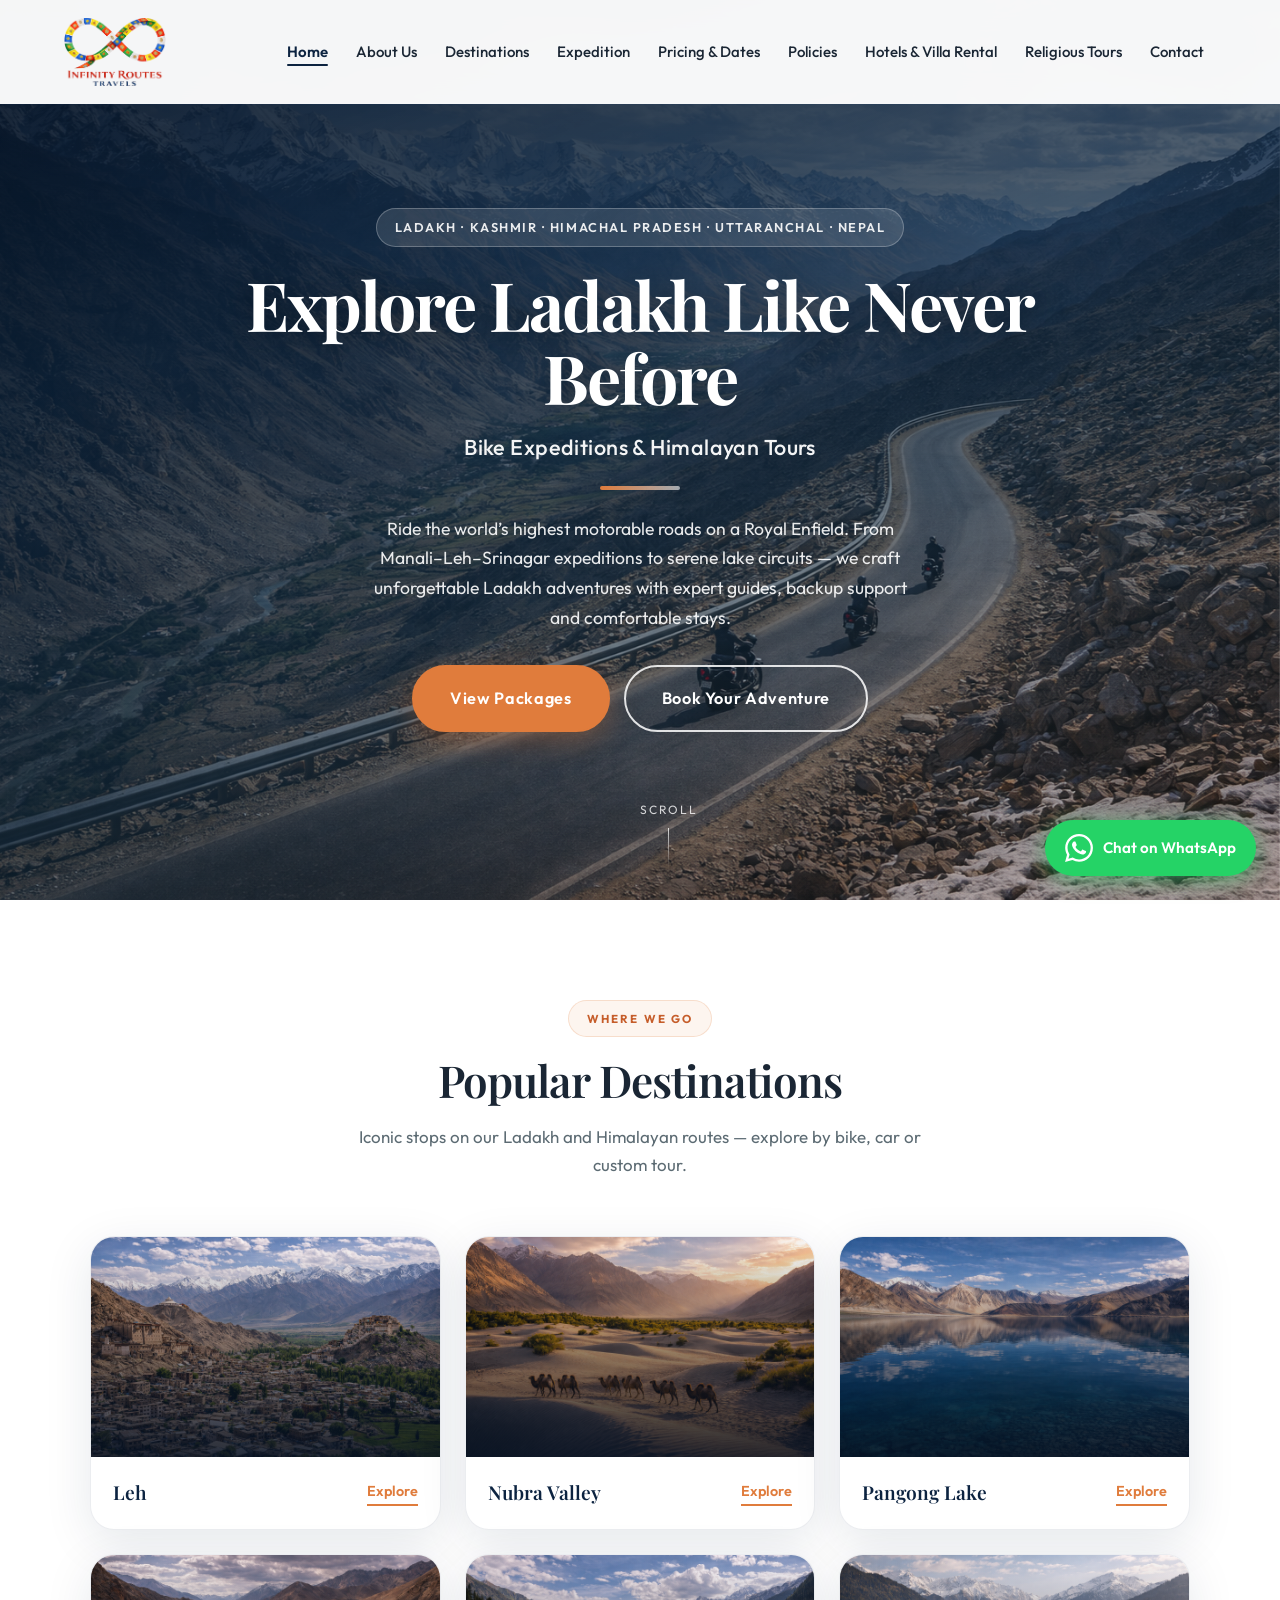
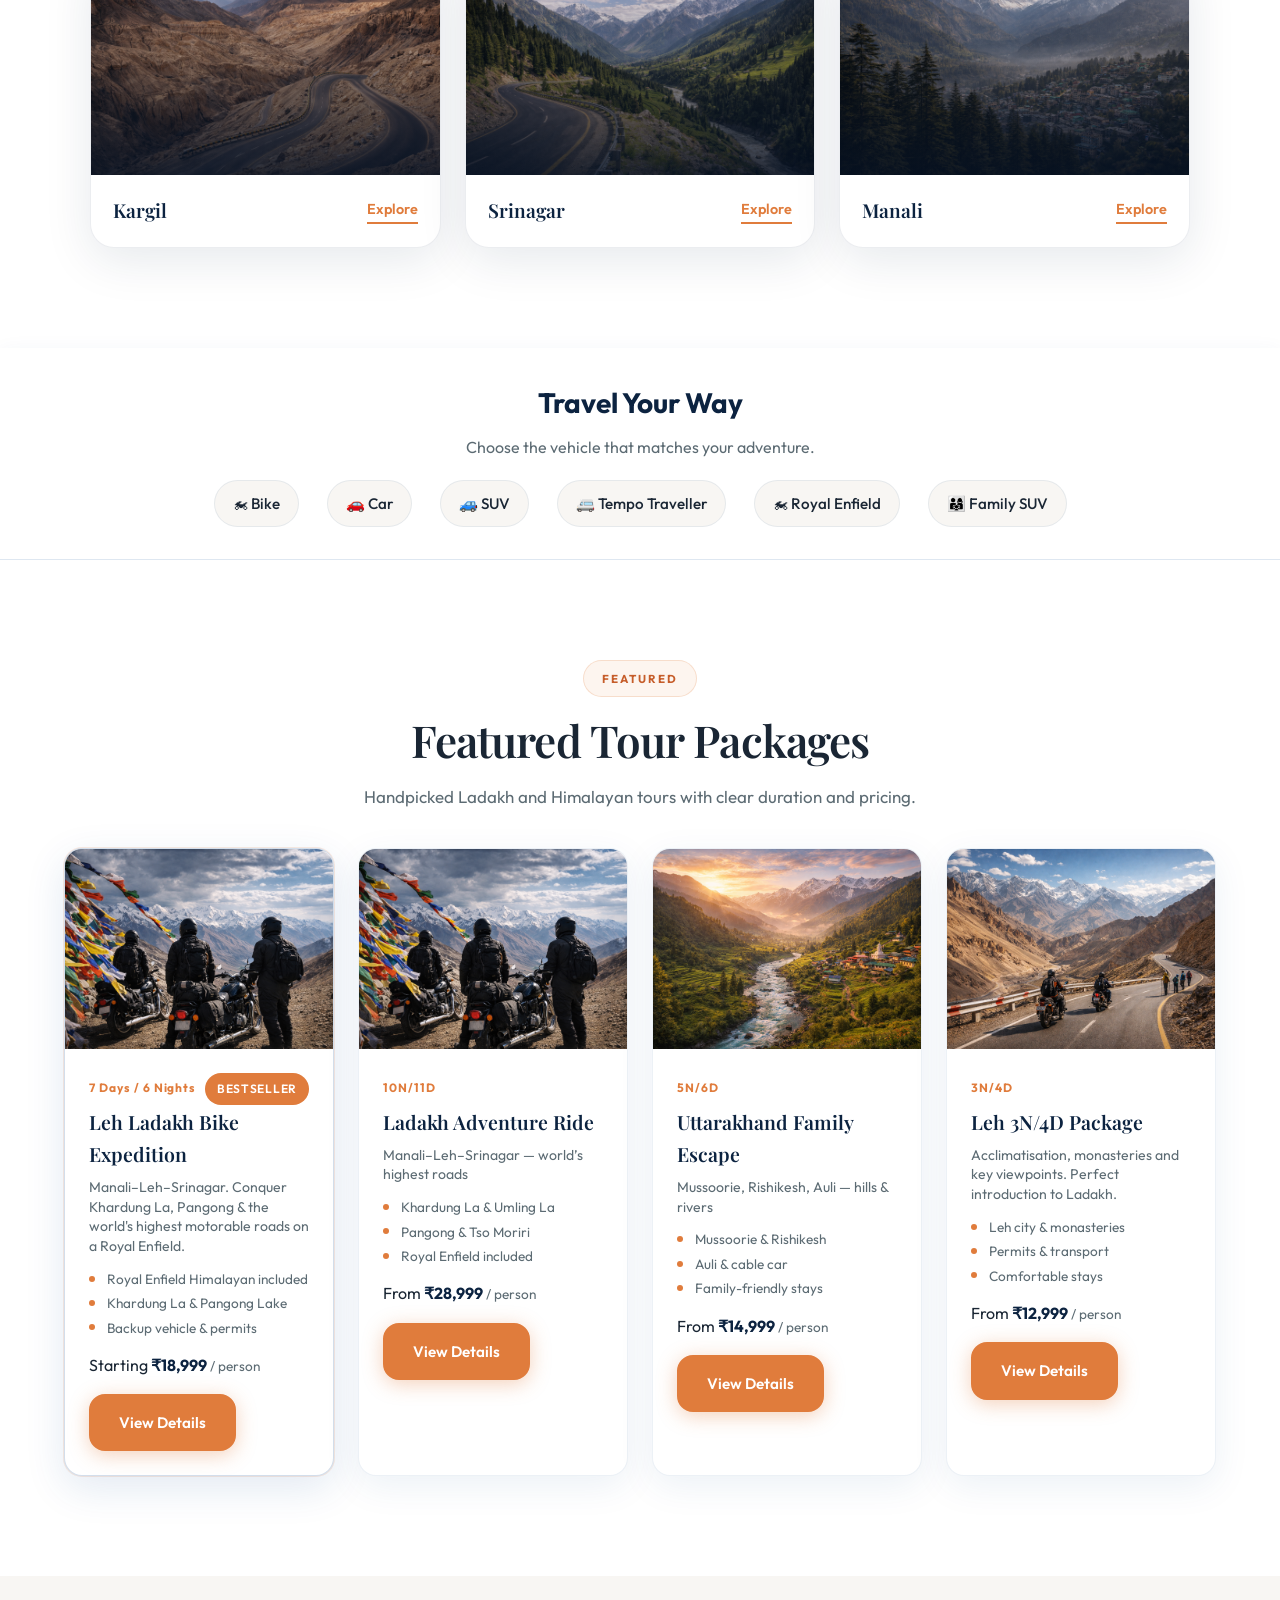
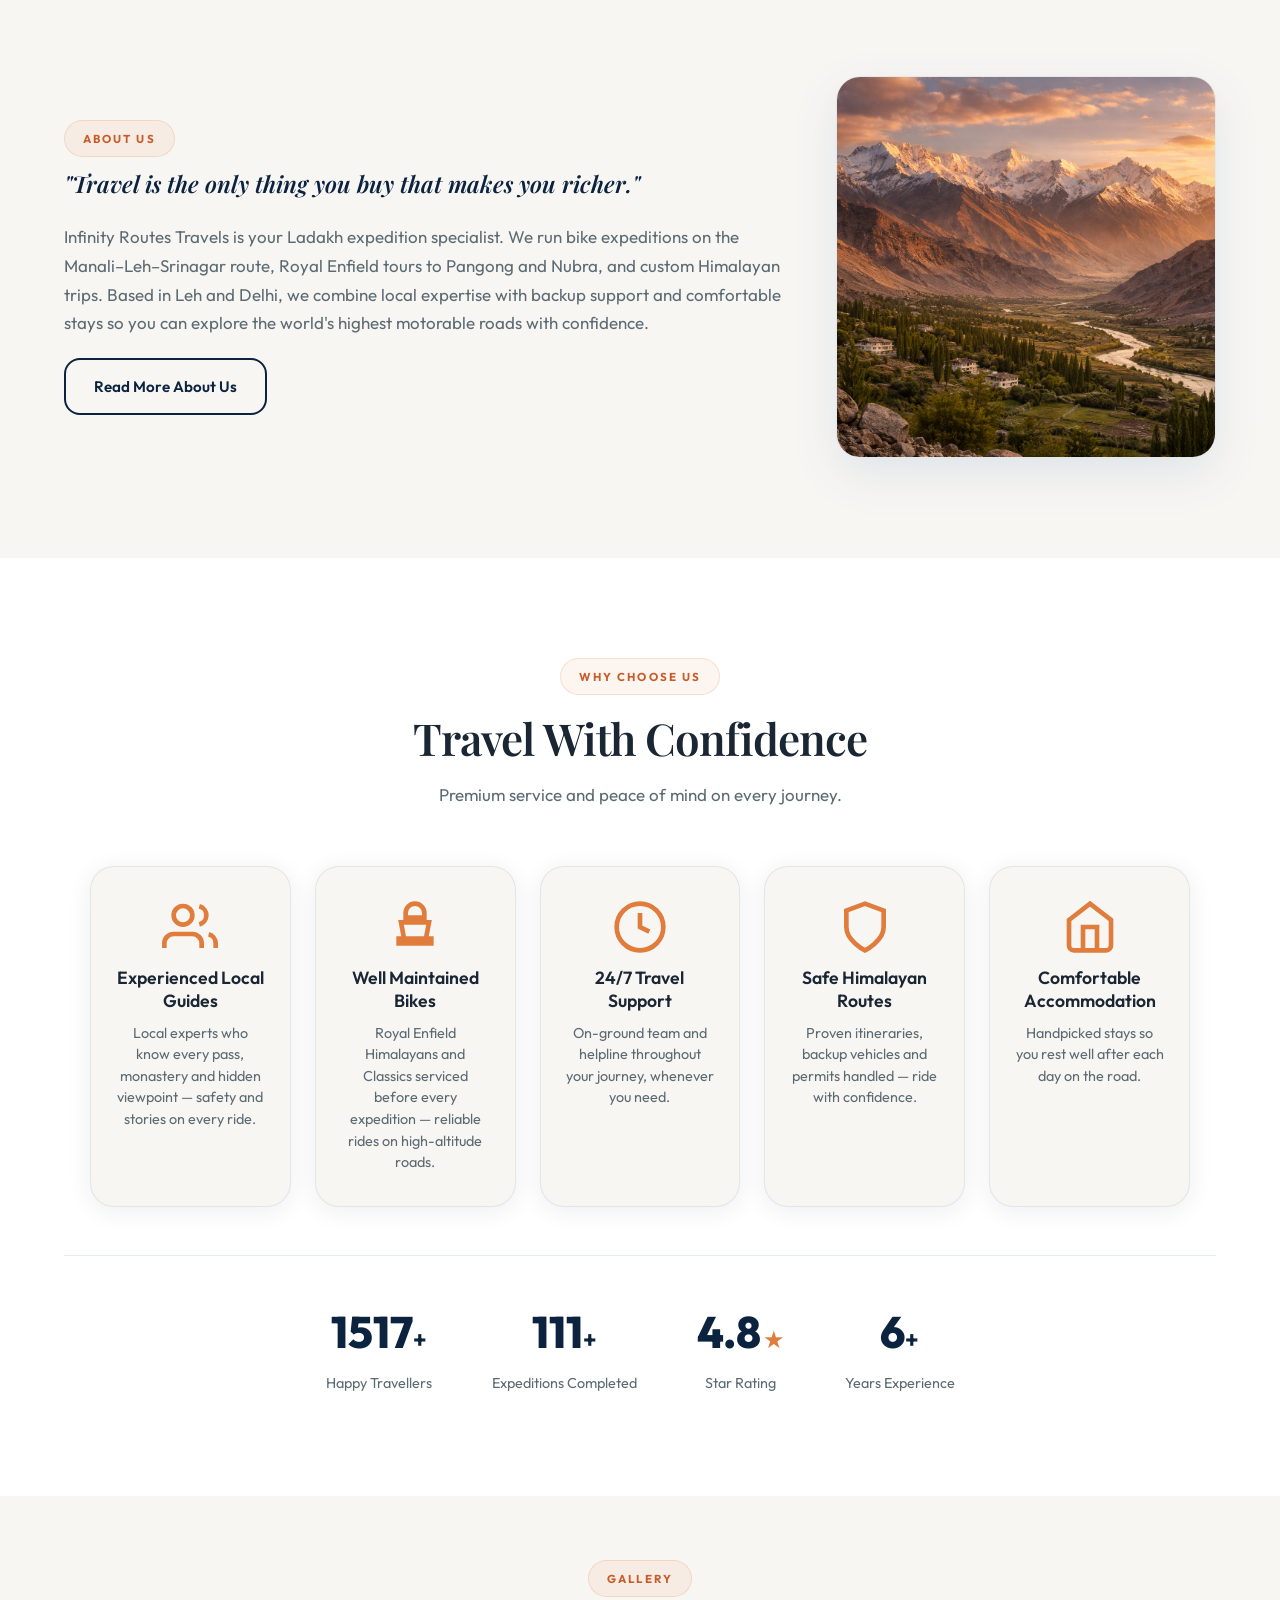
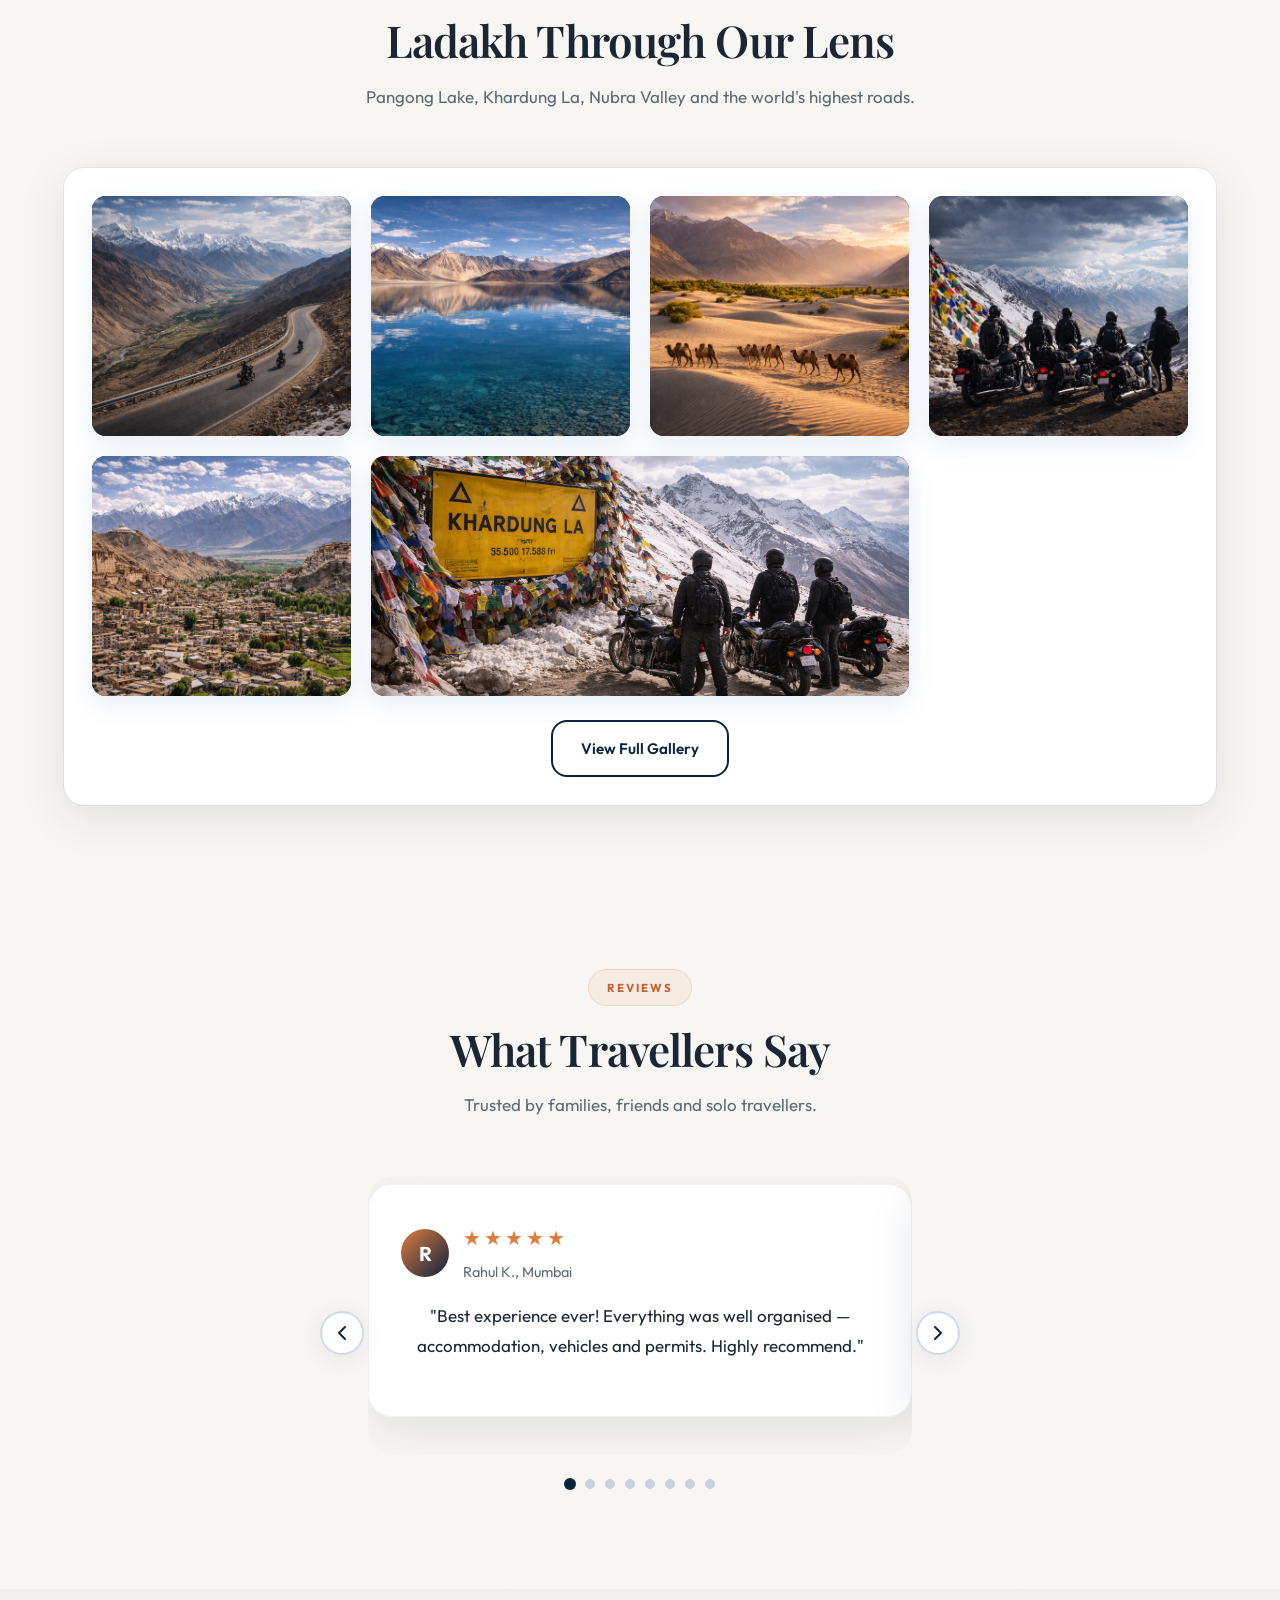
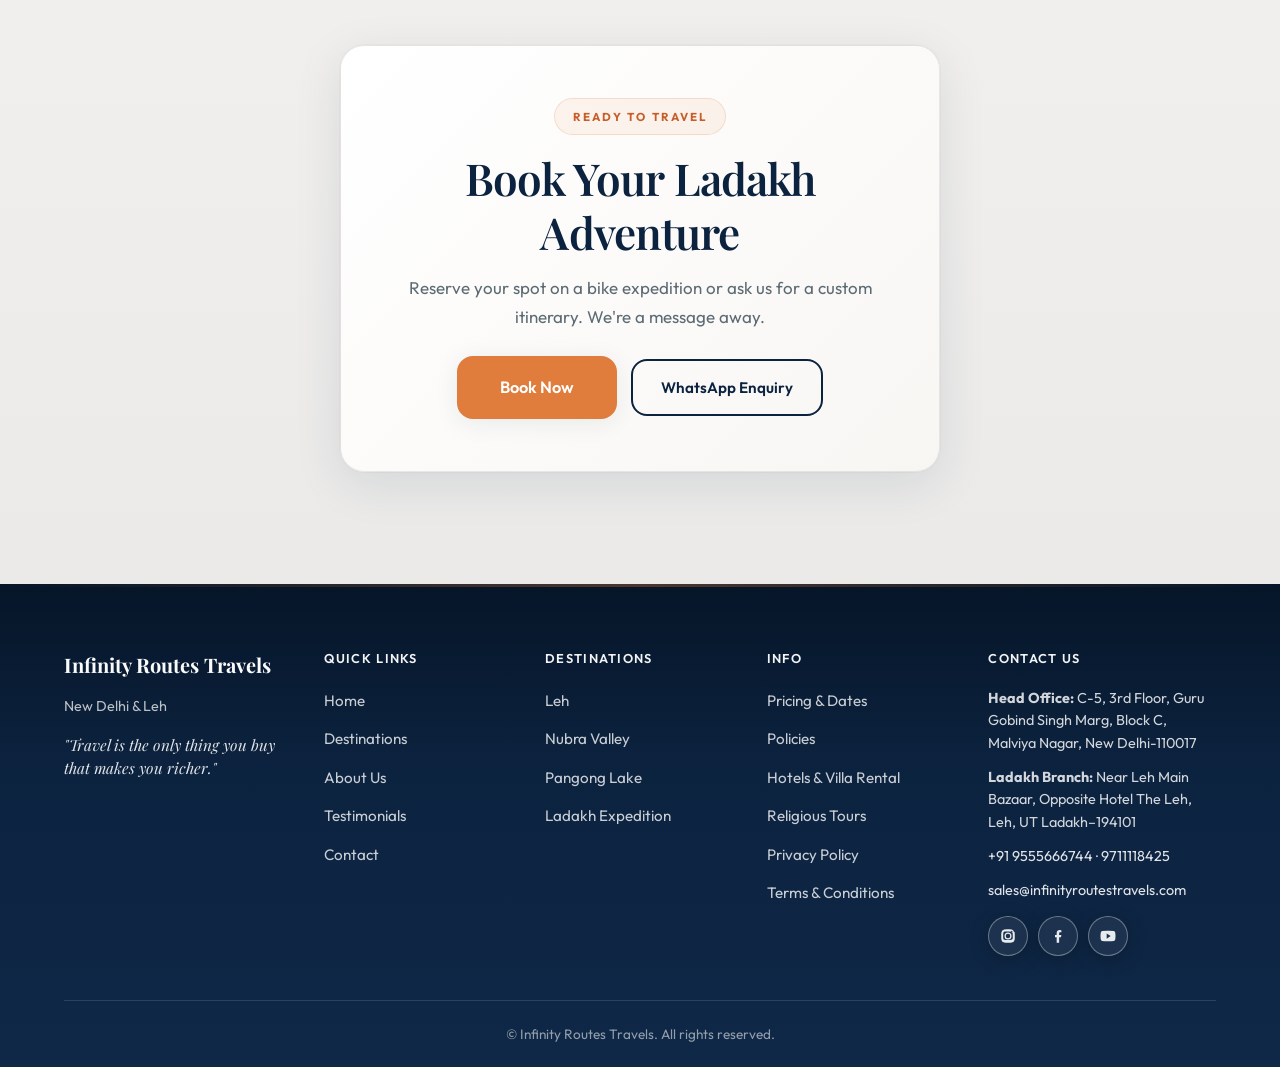
==== commit 31807e4d: "commit" ====
--- a/index.html
+++ b/index.html
@@ -302,7 +302,7 @@
     </div>
   </section>
 
-  <!-- Gallery -->
+  <!-- Gallery (short – full gallery on gallery.html) -->
   <section id="gallery" class="section gallery-section">
     <div class="container">
       <div class="section-header" data-aos="fade-up" data-aos-duration="600">
@@ -310,12 +310,16 @@
         <h2 class="section-title">Ladakh Through Our Lens</h2>
         <p class="section-desc">Pangong Lake, Khardung La, Nubra Valley and the world's highest roads.</p>
       </div>
-      <div class="gallery-grid" data-aos="fade-up" data-aos-duration="600">
-        <div class="gallery-item"><img src="assets/images Ladakh 2026/Pangong Lake.png" alt="Pangong Lake, Ladakh" loading="lazy" /></div>
-        <div class="gallery-item"><img src="assets/images Ladakh 2026/Leh to Nubra (Khardung La).png" alt="Khardung La pass" loading="lazy" /></div>
-        <div class="gallery-item"><img src="assets/images Ladakh 2026/Nubra Valley.png" alt="Nubra Valley dunes" loading="lazy" /></div>
-        <div class="gallery-item"><img src="assets/images Ladakh 2026/EXPEDITION INTRO IMAGE (Bikes focus).png" alt="Ladakh bike expedition" loading="lazy" /></div>
-        <div class="gallery-item"><img src="assets/images Ladakh 2026/Strong Home Hero (Adventure Focused).png" alt="Himalayan landscapes" loading="lazy" /></div>
+      <div class="gallery-home-card" data-aos="fade-up" data-aos-duration="600">
+        <div class="gallery-grid gallery-grid-home">
+          <a href="gallery.html" class="gallery-item"><img src="assets/images Ladakh 2026/Strong Home Hero (Adventure Focused).png" alt="Himalayan valley and road – Ladakh" loading="lazy" /></a>
+          <a href="gallery.html" class="gallery-item"><img src="assets/images Ladakh 2026/Pangong Lake.png" alt="Pangong Tso – blue lake, Ladakh" loading="lazy" /></a>
+          <a href="gallery.html" class="gallery-item"><img src="assets/images Ladakh 2026/Nubra Valley.png" alt="Nubra Valley – sand dunes and camels" loading="lazy" /></a>
+          <a href="gallery.html" class="gallery-item"><img src="assets/images Ladakh 2026/EXPEDITION INTRO IMAGE (Bikes focus).png" alt="Ladakh bike expedition – riders at pass" loading="lazy" /></a>
+          <a href="gallery.html" class="gallery-item"><img src="assets/images Ladakh 2026/Leh.png" alt="Leh – monasteries and culture" loading="lazy" /></a>
+          <a href="gallery.html" class="gallery-item gallery-item-wide"><img src="assets/images Ladakh 2026/Leh to Nubra (Khardung La).png" alt="Khardung La – highest motorable pass" loading="lazy" /></a>
+        </div>
+        <p class="gallery-home-cta"><a href="gallery.html" class="btn btn-outline">View Full Gallery</a></p>
       </div>
     </div>
   </section>
--- a/styles.css
+++ b/styles.css
@@ -1069,11 +1069,18 @@
   margin-top: 32px;
 }
 .gallery-item {
+  display: block;
   border-radius: var(--radius-lg);
   overflow: hidden;
   box-shadow: var(--shadow-soft);
   aspect-ratio: 4/3;
   background: var(--color-sky);
+  text-decoration: none;
+  color: inherit;
+}
+.gallery-section .gallery-grid-sm .gallery-item {
+  height: 100%;
+  min-height: 0;
 }
 .gallery-item img {
   width: 100%;
@@ -1082,6 +1089,157 @@
   transition: transform var(--transition);
 }
 .gallery-item:hover img { transform: scale(1.05); }
+
+/* Home page gallery card: white box, 4+2 layout */
+.gallery-home-card {
+  background: var(--color-white);
+  border-radius: 20px;
+  box-shadow: var(--shadow-card), 0 0 0 1px rgba(12, 35, 64, 0.06);
+  padding: 28px;
+  margin-top: 32px;
+}
+.gallery-grid-home {
+  grid-template-columns: repeat(4, 1fr);
+  grid-auto-rows: 200px;
+  gap: 20px;
+  margin-top: 0;
+}
+.gallery-grid-home .gallery-item {
+  border-radius: 14px;
+  overflow: hidden;
+  height: 100%;
+  min-height: 0;
+  aspect-ratio: auto;
+}
+.gallery-grid-home .gallery-item img {
+  object-position: center;
+}
+.gallery-grid-home .gallery-item-wide {
+  grid-column: span 2;
+}
+.gallery-home-cta {
+  text-align: center;
+  margin: 24px 0 0;
+  padding: 0;
+}
+.gallery-home-cta .btn {
+  min-width: 160px;
+}
+@media (max-width: 900px) {
+  .gallery-grid-home {
+    grid-template-columns: repeat(2, 1fr);
+    grid-auto-rows: 180px;
+  }
+  .gallery-grid-home .gallery-item-wide {
+    grid-column: span 2;
+  }
+}
+@media (max-width: 500px) {
+  .gallery-home-card {
+    padding: 16px;
+    border-radius: 16px;
+  }
+  .gallery-grid-home {
+    grid-template-columns: 1fr;
+    grid-auto-rows: 160px;
+    gap: 12px;
+  }
+  .gallery-grid-home .gallery-item-wide {
+    grid-column: span 1;
+  }
+}
+
+/* Gallery page: card + grid with captions */
+.gallery-page-card {
+  background: var(--color-white);
+  border-radius: 20px;
+  box-shadow: var(--shadow-card), 0 0 0 1px rgba(12, 35, 64, 0.06);
+  padding: 28px;
+  margin-top: 32px;
+}
+.gallery-grid-page {
+  display: grid;
+  grid-template-columns: repeat(4, 1fr);
+  grid-auto-rows: 220px;
+  gap: 20px;
+  margin-top: 0;
+}
+.gallery-grid-page .gallery-item {
+  position: relative;
+  height: 100%;
+  min-height: 0;
+  border-radius: 14px;
+  overflow: hidden;
+  box-shadow: 0 4px 16px rgba(12, 35, 64, 0.08);
+  transition: transform 0.3s ease, box-shadow 0.3s ease;
+}
+.gallery-grid-page .gallery-item:hover {
+  transform: translateY(-4px);
+  box-shadow: 0 12px 32px rgba(12, 35, 64, 0.12);
+}
+.gallery-grid-page .gallery-item img {
+  width: 100%;
+  height: 100%;
+  object-fit: cover;
+  object-position: center;
+  display: block;
+  transition: transform 0.4s ease;
+}
+.gallery-grid-page .gallery-item:hover img {
+  transform: scale(1.05);
+}
+.gallery-grid-page .gallery-item-wide {
+  grid-column: span 2;
+}
+.gallery-grid-page .gallery-item-span-3 {
+  grid-column: span 3;
+}
+.gallery-grid-page .gallery-caption {
+  position: absolute;
+  bottom: 0;
+  left: 0;
+  right: 0;
+  padding: 12px 16px;
+  background: linear-gradient(to top, rgba(0,0,0,0.75), transparent);
+  color: #fff;
+  font-size: 0.95rem;
+  font-weight: 600;
+  opacity: 0.9;
+  transition: opacity 0.3s ease;
+}
+.gallery-grid-page .gallery-item:hover .gallery-caption {
+  opacity: 1;
+}
+.gallery-page-cta {
+  text-align: center;
+  margin: 24px 0 0;
+  padding: 0;
+}
+@media (max-width: 900px) {
+  .gallery-grid-page {
+    grid-template-columns: repeat(2, 1fr);
+    grid-auto-rows: 200px;
+  }
+  .gallery-grid-page .gallery-item-wide,
+  .gallery-grid-page .gallery-item-span-3 {
+    grid-column: span 2;
+  }
+}
+@media (max-width: 500px) {
+  .gallery-page-card {
+    padding: 16px;
+    border-radius: 16px;
+  }
+  .gallery-grid-page {
+    grid-template-columns: 1fr;
+    grid-auto-rows: 180px;
+    gap: 16px;
+  }
+  .gallery-grid-page .gallery-item-wide,
+  .gallery-grid-page .gallery-item-span-3 {
+    grid-column: span 1;
+  }
+}
 
 /* CTA buttons row */
 .cta-btns-flex { flex-direction: row; align-items: center; }
@@ -3216,7 +3374,7 @@
 }
 .footer-grid {
   display: grid;
-  grid-template-columns: repeat(4, 1fr);
+  grid-template-columns: 1.2fr 1fr 1fr 1fr 1.2fr;
   gap: 40px 32px;
   padding-bottom: 44px;
   border-bottom: 1px solid rgba(255, 255, 255, 0.12);
